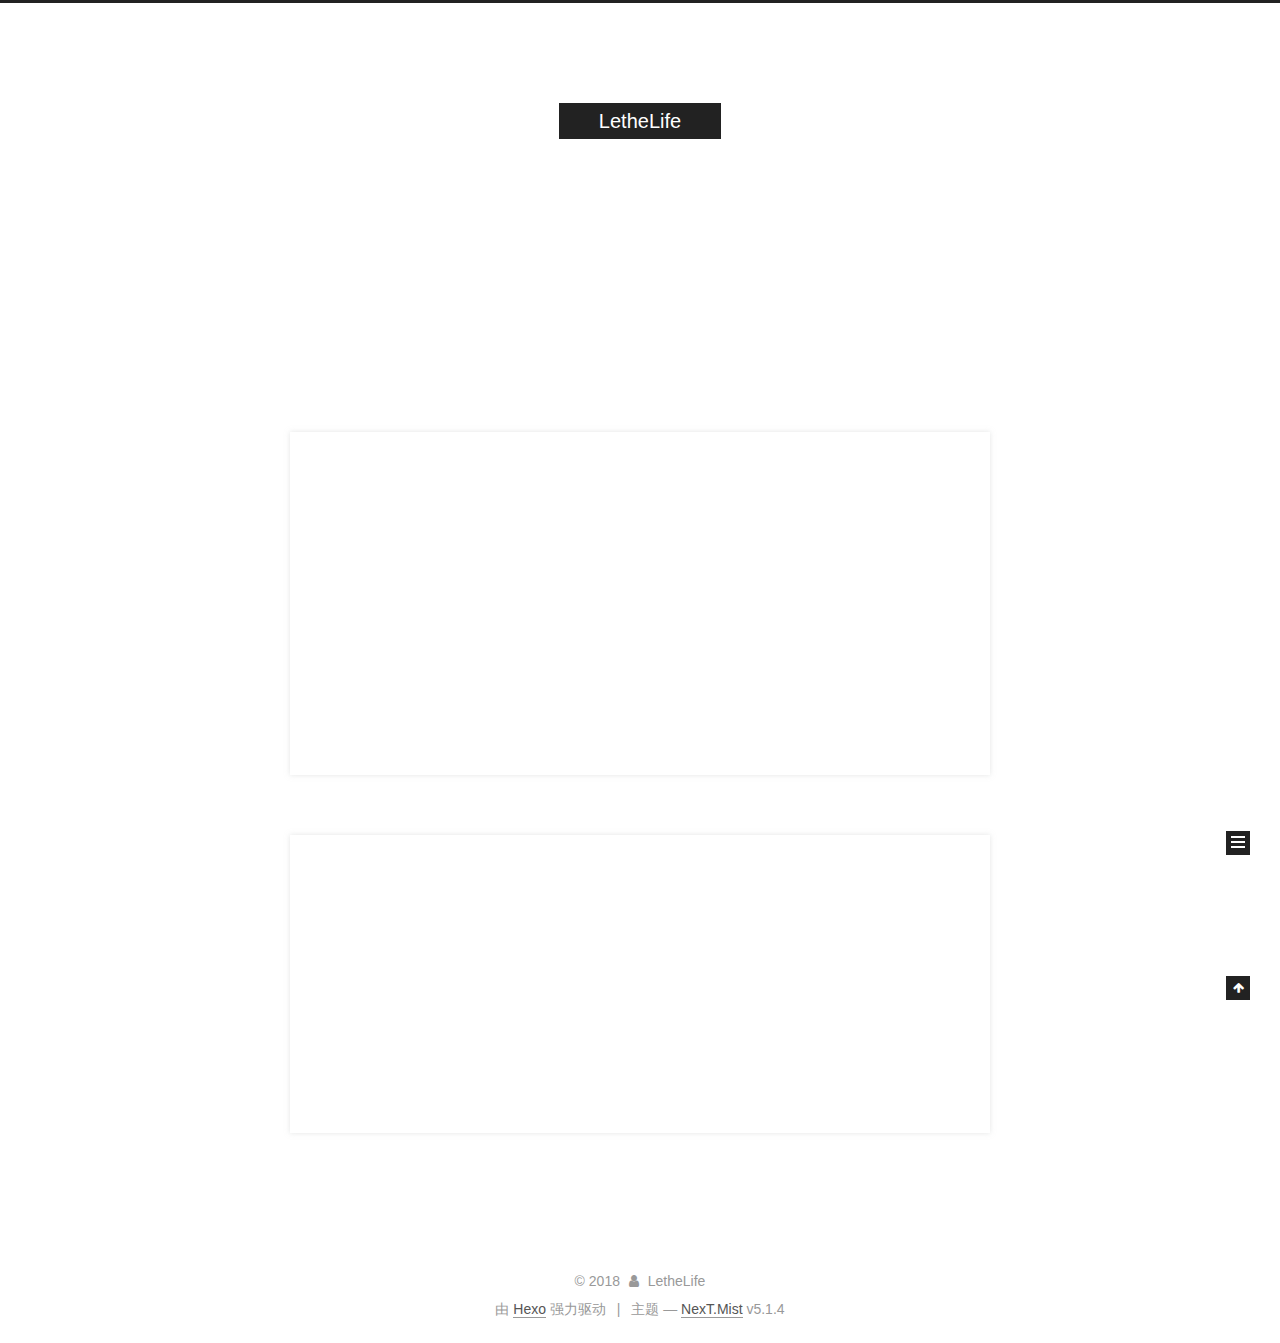
==== index.html @ 77843a6d "Site updated: 2018-02-05 16:29:04" ====
<!DOCTYPE html>



  


<html class="theme-next mist use-motion" lang="zh-Hans">
<head>
  <meta charset="UTF-8"/>
<meta http-equiv="X-UA-Compatible" content="IE=edge" />
<meta name="viewport" content="width=device-width, initial-scale=1, maximum-scale=1"/>
<meta name="theme-color" content="#222">









<meta http-equiv="Cache-Control" content="no-transform" />
<meta http-equiv="Cache-Control" content="no-siteapp" />
















  
  
  <link href="/lib/fancybox/source/jquery.fancybox.css?v=2.1.5" rel="stylesheet" type="text/css" />







<link href="/lib/font-awesome/css/font-awesome.min.css?v=4.6.2" rel="stylesheet" type="text/css" />

<link href="/css/main.css?v=5.1.4" rel="stylesheet" type="text/css" />


  <link rel="apple-touch-icon" sizes="180x180" href="/images/apple-touch-icon-next.png?v=5.1.4">


  <link rel="icon" type="image/png" sizes="32x32" href="/images/favicon-32x32-next.png?v=5.1.4">


  <link rel="icon" type="image/png" sizes="16x16" href="/images/favicon-16x16-next.png?v=5.1.4">


  <link rel="mask-icon" href="/images/logo.svg?v=5.1.4" color="#222">





  <meta name="keywords" content="信息安全, 渗透测试, 逆向工程, python" />










<meta name="description" content="热爱技术，热爱生活的猿。">
<meta property="og:type" content="website">
<meta property="og:title" content="LetheLife">
<meta property="og:url" content="http://yoursite.com/index.html">
<meta property="og:site_name" content="LetheLife">
<meta property="og:description" content="热爱技术，热爱生活的猿。">
<meta property="og:locale" content="zh-Hans">
<meta name="twitter:card" content="summary">
<meta name="twitter:title" content="LetheLife">
<meta name="twitter:description" content="热爱技术，热爱生活的猿。">



<script type="text/javascript" id="hexo.configurations">
  var NexT = window.NexT || {};
  var CONFIG = {
    root: '/',
    scheme: 'Mist',
    version: '5.1.4',
    sidebar: {"display":"always","offset":12,"b2t":false,"scrollpercent":false,"onmobile":false},
    fancybox: true,
    tabs: true,
    motion: {"enable":true,"async":false,"transition":{"post_block":"fadeIn","post_header":"slideDownIn","post_body":"slideDownIn","coll_header":"slideLeftIn","sidebar":"slideUpIn"}},
    duoshuo: {
      userId: '0',
      author: '博主'
    },
    algolia: {
      applicationID: '',
      apiKey: '',
      indexName: '',
      hits: {"per_page":10},
      labels: {"input_placeholder":"Search for Posts","hits_empty":"We didn't find any results for the search: ${query}","hits_stats":"${hits} results found in ${time} ms"}
    }
  };
</script>



  <link rel="canonical" href="http://yoursite.com/"/>





  <title>LetheLife - 一只热带雨林的猿</title>
  








</head>

<body itemscope itemtype="http://schema.org/WebPage" lang="zh-Hans">

  
  

  <div class="container  
  page-home">
    <div class="headband"></div>

    <header id="header" class="header" itemscope itemtype="http://schema.org/WPHeader">
      <div class="header-inner"><div class="site-brand-wrapper">
  <div class="site-meta ">
    

    <div class="custom-logo-site-title">
      <a href="/"  class="brand" rel="start">
        <span class="logo-line-before"><i></i></span>
        <span class="site-title">LetheLife</span>
        <span class="logo-line-after"><i></i></span>
      </a>
    </div>
      
        <p class="site-subtitle">一只热带雨林的猿</p>
      
  </div>

  <div class="site-nav-toggle">
    <button>
      <span class="btn-bar"></span>
      <span class="btn-bar"></span>
      <span class="btn-bar"></span>
    </button>
  </div>
</div>

<nav class="site-nav">
  

  
    <ul id="menu" class="menu">
      
        
        <li class="menu-item menu-item-home">
          <a href="/" rel="section">
            
              <i class="menu-item-icon fa fa-fw fa-home"></i> <br />
            
            首页
          </a>
        </li>
      
        
        <li class="menu-item menu-item-archives">
          <a href="/archives/" rel="section">
            
              <i class="menu-item-icon fa fa-fw fa-archive"></i> <br />
            
            归档
          </a>
        </li>
      

      
    </ul>
  

  
</nav>



 </div>
    </header>

    <main id="main" class="main">
      <div class="main-inner">
        <div class="content-wrap">
          <div id="content" class="content">
            
  <section id="posts" class="posts-expand">
    
      

  

  
  
  

  <article class="post post-type-normal" itemscope itemtype="http://schema.org/Article">
  
  
  
  <div class="post-block">
    <link itemprop="mainEntityOfPage" href="http://yoursite.com/2018/02/05/nihao/">

    <span hidden itemprop="author" itemscope itemtype="http://schema.org/Person">
      <meta itemprop="name" content="LetheLife">
      <meta itemprop="description" content="">
      <meta itemprop="image" content="/images/avatar.jpg">
    </span>

    <span hidden itemprop="publisher" itemscope itemtype="http://schema.org/Organization">
      <meta itemprop="name" content="LetheLife">
    </span>

    
      <header class="post-header">

        
        
          <h1 class="post-title" itemprop="name headline">
                
                <a class="post-title-link" href="/2018/02/05/nihao/" itemprop="url">nihao</a></h1>
        

        <div class="post-meta">
          <span class="post-time">
            
              <span class="post-meta-item-icon">
                <i class="fa fa-calendar-o"></i>
              </span>
              
                <span class="post-meta-item-text">发表于</span>
              
              <time title="创建于" itemprop="dateCreated datePublished" datetime="2018-02-05T02:34:15+08:00">
                2018-02-05
              </time>
            

            

            
          </span>

          

          
            
          

          
          

          

          

          

        </div>
      </header>
    

    
    
    
    <div class="post-body" itemprop="articleBody">

      
      

      
        
          
          
          
          <!--noindex-->
          <div class="post-button text-center">
            <a class="btn" href="/2018/02/05/nihao/#more" rel="contents">
              阅读全文 &raquo;
            </a>
          </div>
          <!--/noindex-->
        
      
    </div>
    
    
    

    

    

    

    <footer class="post-footer">
      

      

      

      
      
        <div class="post-eof"></div>
      
    </footer>
  </div>
  
  
  
  </article>


    
      

  

  
  
  

  <article class="post post-type-normal" itemscope itemtype="http://schema.org/Article">
  
  
  
  <div class="post-block">
    <link itemprop="mainEntityOfPage" href="http://yoursite.com/2018/02/05/hello-world/">

    <span hidden itemprop="author" itemscope itemtype="http://schema.org/Person">
      <meta itemprop="name" content="LetheLife">
      <meta itemprop="description" content="">
      <meta itemprop="image" content="/images/avatar.jpg">
    </span>

    <span hidden itemprop="publisher" itemscope itemtype="http://schema.org/Organization">
      <meta itemprop="name" content="LetheLife">
    </span>

    
      <header class="post-header">

        
        
          <h1 class="post-title" itemprop="name headline">
                
                <a class="post-title-link" href="/2018/02/05/hello-world/" itemprop="url">Hello World</a></h1>
        

        <div class="post-meta">
          <span class="post-time">
            
              <span class="post-meta-item-icon">
                <i class="fa fa-calendar-o"></i>
              </span>
              
                <span class="post-meta-item-text">发表于</span>
              
              <time title="创建于" itemprop="dateCreated datePublished" datetime="2018-02-05T01:29:08+08:00">
                2018-02-05
              </time>
            

            

            
          </span>

          

          
            
          

          
          

          

          

          

        </div>
      </header>
    

    
    
    
    <div class="post-body" itemprop="articleBody">

      
      

      
        
          
          Welcome to Hexo! This is your very first post. Check documentation for more info. If you get any problems when using Hexo, you can find the answer in 
          ...
          <!--noindex-->
          <div class="post-button text-center">
            <a class="btn" href="/2018/02/05/hello-world/#more" rel="contents">
              阅读全文 &raquo;
            </a>
          </div>
          <!--/noindex-->
        
      
    </div>
    
    
    

    

    

    

    <footer class="post-footer">
      

      

      

      
      
        <div class="post-eof"></div>
      
    </footer>
  </div>
  
  
  
  </article>


    
  </section>

  


          </div>
          


          

        </div>
        
          
  
  <div class="sidebar-toggle">
    <div class="sidebar-toggle-line-wrap">
      <span class="sidebar-toggle-line sidebar-toggle-line-first"></span>
      <span class="sidebar-toggle-line sidebar-toggle-line-middle"></span>
      <span class="sidebar-toggle-line sidebar-toggle-line-last"></span>
    </div>
  </div>

  <aside id="sidebar" class="sidebar">
    
    <div class="sidebar-inner">

      

      

      <section class="site-overview-wrap sidebar-panel sidebar-panel-active">
        <div class="site-overview">
          <div class="site-author motion-element" itemprop="author" itemscope itemtype="http://schema.org/Person">
            
              <img class="site-author-image" itemprop="image"
                src="/images/avatar.jpg"
                alt="LetheLife" />
            
              <p class="site-author-name" itemprop="name">LetheLife</p>
              <p class="site-description motion-element" itemprop="description">热爱技术，热爱生活的猿。</p>
          </div>

          <nav class="site-state motion-element">

            
              <div class="site-state-item site-state-posts">
              
                <a href="/archives/">
              
                  <span class="site-state-item-count">2</span>
                  <span class="site-state-item-name">日志</span>
                </a>
              </div>
            

            

            

          </nav>

          

          

          
          

          
          
            <div class="links-of-blogroll motion-element links-of-blogroll-block">
              <div class="links-of-blogroll-title">
                <i class="fa  fa-fw fa-link"></i>
                友情链接
              </div>
              <ul class="links-of-blogroll-list">
                
                  <li class="links-of-blogroll-item">
                    <a href="http://nobgr.me/" title="Nobgr" target="_blank">Nobgr</a>
                  </li>
                
              </ul>
            </div>
          

          

        </div>
      </section>

      

      

    </div>
  </aside>


        
      </div>
    </main>

    <footer id="footer" class="footer">
      <div class="footer-inner">
        <div class="copyright">&copy; <span itemprop="copyrightYear">2018</span>
  <span class="with-love">
    <i class="fa fa-user"></i>
  </span>
  <span class="author" itemprop="copyrightHolder">LetheLife</span>

  
</div>


  <div class="powered-by">由 <a class="theme-link" target="_blank" href="https://hexo.io">Hexo</a> 强力驱动</div>



  <span class="post-meta-divider">|</span>



  <div class="theme-info">主题 &mdash; <a class="theme-link" target="_blank" href="https://github.com/iissnan/hexo-theme-next">NexT.Mist</a> v5.1.4</div>




        







        
      </div>
    </footer>

    
      <div class="back-to-top">
        <i class="fa fa-arrow-up"></i>
        
      </div>
    

    

  </div>

  

<script type="text/javascript">
  if (Object.prototype.toString.call(window.Promise) !== '[object Function]') {
    window.Promise = null;
  }
</script>









  












  
  
    <script type="text/javascript" src="/lib/jquery/index.js?v=2.1.3"></script>
  

  
  
    <script type="text/javascript" src="/lib/fastclick/lib/fastclick.min.js?v=1.0.6"></script>
  

  
  
    <script type="text/javascript" src="/lib/jquery_lazyload/jquery.lazyload.js?v=1.9.7"></script>
  

  
  
    <script type="text/javascript" src="/lib/velocity/velocity.min.js?v=1.2.1"></script>
  

  
  
    <script type="text/javascript" src="/lib/velocity/velocity.ui.min.js?v=1.2.1"></script>
  

  
  
    <script type="text/javascript" src="/lib/fancybox/source/jquery.fancybox.pack.js?v=2.1.5"></script>
  


  


  <script type="text/javascript" src="/js/src/utils.js?v=5.1.4"></script>

  <script type="text/javascript" src="/js/src/motion.js?v=5.1.4"></script>



  
  

  

  


  <script type="text/javascript" src="/js/src/bootstrap.js?v=5.1.4"></script>



  


  




	





  





  












  





  

  

  

  
  

  

  

  

</body>
</html>
---- css/main.css ----
/* normalize.css v3.0.2 | MIT License | git.io/normalize */
html {
  font-family: sans-serif; /* 1 */
  -ms-text-size-adjust: 100%; /* 2 */
  -webkit-text-size-adjust: 100%; /* 2 */
}
body {
  margin: 0;
}
article,
aside,
details,
figcaption,
figure,
footer,
header,
hgroup,
main,
menu,
nav,
section,
summary {
  display: block;
}
audio,
canvas,
progress,
video {
  display: inline-block; /* 1 */
  vertical-align: baseline; /* 2 */
}
audio:not([controls]) {
  display: none;
  height: 0;
}
[hidden],
template {
  display: none;
}
a {
  background-color: transparent;
}
a:active,
a:hover {
  outline: 0;
}
abbr[title] {
  border-bottom: 1px dotted;
}
b,
strong {
  font-weight: bold;
}
dfn {
  font-style: italic;
}
h1 {
  font-size: 2em;
  margin: 0.67em 0;
}
mark {
  background: #ff0;
  color: #000;
}
small {
  font-size: 80%;
}
sub,
sup {
  font-size: 75%;
  line-height: 0;
  position: relative;
  vertical-align: baseline;
}
sup {
  top: -0.5em;
}
sub {
  bottom: -0.25em;
}
img {
  border: 0;
}
svg:not(:root) {
  overflow: hidden;
}
figure {
  margin: 1em 40px;
}
hr {
  -moz-box-sizing: content-box;
  box-sizing: content-box;
  height: 0;
}
pre {
  overflow: auto;
}
code,
kbd,
pre,
samp {
  font-family: monospace, monospace;
  font-size: 1em;
}
button,
input,
optgroup,
select,
textarea {
  color: inherit; /* 1 */
  font: inherit; /* 2 */
  margin: 0; /* 3 */
}
button {
  overflow: visible;
}
button,
select {
  text-transform: none;
}
button,
html input[type="button"],
input[type="reset"],
input[type="submit"] {
  -webkit-appearance: button; /* 2 */
  cursor: pointer; /* 3 */
}
button[disabled],
html input[disabled] {
  cursor: default;
}
button::-moz-focus-inner,
input::-moz-focus-inner {
  border: 0;
  padding: 0;
}
input {
  line-height: normal;
}
input[type="checkbox"],
input[type="radio"] {
  box-sizing: border-box; /* 1 */
  padding: 0; /* 2 */
}
input[type="number"]::-webkit-inner-spin-button,
input[type="number"]::-webkit-outer-spin-button {
  height: auto;
}
input[type="search"] {
  -webkit-appearance: textfield; /* 1 */
  -moz-box-sizing: content-box;
  -webkit-box-sizing: content-box; /* 2 */
  box-sizing: content-box;
}
input[type="search"]::-webkit-search-cancel-button,
input[type="search"]::-webkit-search-decoration {
  -webkit-appearance: none;
}
fieldset {
  border: 1px solid #c0c0c0;
  margin: 0 2px;
  padding: 0.35em 0.625em 0.75em;
}
legend {
  border: 0; /* 1 */
  padding: 0; /* 2 */
}
textarea {
  overflow: auto;
}
optgroup {
  font-weight: bold;
}
table {
  border-collapse: collapse;
  border-spacing: 0;
}
td,
th {
  padding: 0;
}
::selection {
  background: #262a30;
  color: #fff;
}
body {
  position: relative;
  font-family: 'Lato', "PingFang SC", "Microsoft YaHei", sans-serif;
  font-size: 14px;
  line-height: 2;
  color: #555;
  background: #fff;
}
@media (max-width: 767px) {
  body {
    padding-right: 0 !important;
  }
}
@media (min-width: 768px) and (max-width: 991px) {
  body {
    padding-right: 0 !important;
  }
}
@media (min-width: 1600px) {
  body {
    font-size: 16px;
  }
}
h1,
h2,
h3,
h4,
h5,
h6 {
  margin: 0;
  padding: 0;
  font-weight: bold;
  line-height: 1.5;
  font-family: 'Lato', "PingFang SC", "Microsoft YaHei", sans-serif;
}
h2,
h3,
h4,
h5,
h6 {
  margin: 20px 0 15px;
}
h1 {
  font-size: 22px;
}
@media (max-width: 767px) {
  h1 {
    font-size: 18px;
  }
}
h2 {
  font-size: 20px;
}
@media (max-width: 767px) {
  h2 {
    font-size: 16px;
  }
}
h3 {
  font-size: 18px;
}
@media (max-width: 767px) {
  h3 {
    font-size: 14px;
  }
}
h4 {
  font-size: 16px;
}
@media (max-width: 767px) {
  h4 {
    font-size: 12px;
  }
}
h5 {
  font-size: 14px;
}
@media (max-width: 767px) {
  h5 {
    font-size: 10px;
  }
}
h6 {
  font-size: 12px;
}
@media (max-width: 767px) {
  h6 {
    font-size: 8px;
  }
}
p {
  margin: 0 0 20px 0;
}
a {
  color: #555;
  text-decoration: none;
  outline: none;
  border-bottom: 1px solid #999;
  word-wrap: break-word;
}
a:hover {
  color: #222;
  border-bottom-color: #222;
}
blockquote {
  margin: 0;
  padding: 0;
}
img {
  display: block;
  margin: auto;
  max-width: 100%;
  height: auto;
}
hr {
  margin: 40px 0;
  height: 3px;
  border: none;
  background-color: #ddd;
  background-image: repeating-linear-gradient(-45deg, #fff, #fff 4px, transparent 4px, transparent 8px);
}
blockquote {
  padding: 0 15px;
  color: #666;
  border-left: 4px solid #ddd;
}
blockquote cite::before {
  content: "-";
  padding: 0 5px;
}
dt {
  font-weight: 700;
}
dd {
  margin: 0;
  padding: 0;
}
kbd {
  border: 1px solid #ccc;
  border-radius: 0.2em;
  box-shadow: 0.1em 0.1em 0.2em rgba(0,0,0,0.1);
  background-color: #f9f9f9;
  font-family: inherit;
  background-image: -webkit-linear-gradient(top, #eee, #fff, #eee);
  padding: 0.1em 0.3em;
  white-space: nowrap;
}
.text-left {
  text-align: left;
}
.text-center {
  text-align: center;
}
.text-right {
  text-align: right;
}
.text-justify {
  text-align: justify;
}
.text-nowrap {
  white-space: nowrap;
}
.text-lowercase {
  text-transform: lowercase;
}
.text-uppercase {
  text-transform: uppercase;
}
.text-capitalize {
  text-transform: capitalize;
}
.center-block {
  display: block;
  margin-left: auto;
  margin-right: auto;
}
.clearfix:before,
.clearfix:after {
  content: " ";
  display: table;
}
.clearfix:after {
  clear: both;
}
.pullquote {
  width: 45%;
}
.pullquote.left {
  float: left;
  margin-left: 5px;
  margin-right: 10px;
}
.pullquote.right {
  float: right;
  margin-left: 10px;
  margin-right: 5px;
}
.affix.affix.affix {
  position: fixed;
}
.translation {
  margin-top: -20px;
  font-size: 14px;
  color: #999;
}
.scrollbar-measure {
  width: 100px;
  height: 100px;
  overflow: scroll;
  position: absolute;
  top: -9999px;
}
.use-motion .motion-element {
  opacity: 0;
}
table {
  margin: 20px 0;
  width: 100%;
  border-collapse: collapse;
  border-spacing: 0;
  border: 1px solid #ddd;
  font-size: 14px;
  table-layout: fixed;
  word-wrap: break-all;
}
table>tbody>tr:nth-of-type(odd) {
  background-color: #f9f9f9;
}
table>tbody>tr:hover {
  background-color: #f5f5f5;
}
caption,
th,
td {
  padding: 8px;
  text-align: left;
  vertical-align: middle;
  font-weight: normal;
}
th,
td {
  border-bottom: 3px solid #ddd;
  border-right: 1px solid #eee;
}
th {
  padding-bottom: 10px;
  font-weight: 700;
}
td {
  border-bottom-width: 1px;
}
html,
body {
  height: 100%;
}
.container {
  position: relative;
  min-height: 100%;
}
.header-inner {
  margin: 0 auto;
  padding: 100px 0 70px;
  width: 700px;
}
@media (min-width: 1600px) {
  .container .header-inner {
    width: 900px;
  }
}
.main {
  padding-bottom: 150px;
}
.main-inner {
  margin: 0 auto;
  width: 700px;
}
@media (min-width: 1600px) {
  .container .main-inner {
    width: 900px;
  }
}
.footer {
  position: absolute;
  left: 0;
  bottom: 0;
  width: 100%;
  min-height: 50px;
}
.footer-inner {
  box-sizing: border-box;
  margin: 20px auto;
  width: 700px;
}
@media (min-width: 1600px) {
  .container .footer-inner {
    width: 900px;
  }
}
pre,
.highlight {
  overflow: auto;
  margin: 20px 0;
  padding: 0;
  font-size: 13px;
  color: #4d4d4c;
  background: #f7f7f7;
  line-height: 1.6;
}
pre,
code {
  font-family: consolas, Menlo, "PingFang SC", "Microsoft YaHei", monospace;
}
code {
  padding: 2px 4px;
  word-wrap: break-word;
  color: #555;
  background: #eee;
  border-radius: 3px;
  font-size: 13px;
}
pre {
  padding: 10px;
}
pre code {
  padding: 0;
  color: #4d4d4c;
  background: none;
  text-shadow: none;
}
.highlight {
  border-radius: 1px;
}
.highlight pre {
  border: none;
  margin: 0;
  padding: 10px 0;
}
.highlight table {
  margin: 0;
  width: auto;
  border: none;
}
.highlight td {
  border: none;
  padding: 0;
}
.highlight figcaption {
  font-size: 1em;
  color: #4d4d4c;
  line-height: 1em;
  margin-bottom: 1em;
}
.highlight figcaption:before,
.highlight figcaption:after {
  content: " ";
  display: table;
}
.highlight figcaption:after {
  clear: both;
}
.highlight figcaption a {
  float: right;
  color: #4d4d4c;
}
.highlight figcaption a:hover {
  border-bottom-color: #4d4d4c;
}
.highlight .gutter pre {
  padding-left: 10px;
  padding-right: 10px;
  color: #869194;
  text-align: right;
  background-color: #eff2f3;
}
.highlight .code pre {
  width: 100%;
  padding-left: 10px;
  padding-right: 10px;
  background-color: #f7f7f7;
}
.highlight .line {
  height: 20px;
}
.gutter {
  -webkit-user-select: none;
  -moz-user-select: none;
  -ms-user-select: none;
  user-select: none;
}
.gist table {
  width: auto;
}
.gist table td {
  border: none;
}
pre .deletion {
  background: #fdd;
}
pre .addition {
  background: #dfd;
}
pre .meta {
  color: #8959a8;
}
pre .comment {
  color: #8e908c;
}
pre .variable,
pre .attribute,
pre .tag,
pre .regexp,
pre .ruby .constant,
pre .xml .tag .title,
pre .xml .pi,
pre .xml .doctype,
pre .html .doctype,
pre .css .id,
pre .css .class,
pre .css .pseudo {
  color: #c82829;
}
pre .number,
pre .preprocessor,
pre .built_in,
pre .literal,
pre .params,
pre .constant,
pre .command {
  color: #f5871f;
}
pre .ruby .class .title,
pre .css .rules .attribute,
pre .string,
pre .value,
pre .inheritance,
pre .header,
pre .ruby .symbol,
pre .xml .cdata,
pre .special,
pre .number,
pre .formula {
  color: #718c00;
}
pre .title,
pre .css .hexcolor {
  color: #3e999f;
}
pre .function,
pre .python .decorator,
pre .python .title,
pre .ruby .function .title,
pre .ruby .title .keyword,
pre .perl .sub,
pre .javascript .title,
pre .coffeescript .title {
  color: #4271ae;
}
pre .keyword,
pre .javascript .function {
  color: #8959a8;
}
.full-image.full-image.full-image.full-image {
  border: none;
  max-width: 100%;
  width: auto;
  margin: 20px auto 25px;
}
@media (min-width: 992px) {
  .full-image.full-image.full-image.full-image {
    max-width: none;
    width: 110%;
    margin: 25px -5%;
  }
}
.blockquote-center,
.page-home .post-type-quote blockquote,
.page-post-detail .post-type-quote blockquote {
  position: relative;
  margin: 40px 0;
  padding: 0;
  border-left: none;
  text-align: center;
}
.blockquote-center::before,
.page-home .post-type-quote blockquote::before,
.page-post-detail .post-type-quote blockquote::before,
.blockquote-center::after,
.page-home .post-type-quote blockquote::after,
.page-post-detail .post-type-quote blockquote::after {
  position: absolute;
  content: ' ';
  display: block;
  width: 100%;
  height: 24px;
  opacity: 0.2;
  background-repeat: no-repeat;
  background-position: 0 -6px;
  background-size: 22px 22px;
}
.blockquote-center::before,
.page-home .post-type-quote blockquote::before,
.page-post-detail .post-type-quote blockquote::before {
  top: -20px;
  background-image: url("../images/quote-l.svg");
  border-top: 1px solid #ccc;
}
.blockquote-center::after,
.page-home .post-type-quote blockquote::after,
.page-post-detail .post-type-quote blockquote::after {
  bottom: -20px;
  background-image: url("../images/quote-r.svg");
  border-bottom: 1px solid #ccc;
  background-position: 100% 8px;
}
.blockquote-center p,
.page-home .post-type-quote blockquote p,
.page-post-detail .post-type-quote blockquote p,
.blockquote-center div,
.page-home .post-type-quote blockquote div,
.page-post-detail .post-type-quote blockquote div {
  text-align: center;
}
.post .post-body .group-picture img {
  box-sizing: border-box;
  padding: 0 3px;
  border: none;
}
.post .group-picture-row {
  overflow: hidden;
  margin-top: 6px;
}
.post .group-picture-row:first-child {
  margin-top: 0;
}
.post .group-picture-column {
  float: left;
}
.page-post-detail .post-body .group-picture-column {
  float: none;
  margin-top: 10px;
  width: auto !important;
}
.page-post-detail .post-body .group-picture-column img {
  margin: 0 auto;
}
.page-archive .group-picture-container {
  overflow: hidden;
}
.page-archive .group-picture-row {
  float: left;
}
.page-archive .group-picture-row:first-child {
  margin-top: 6px;
}
.page-archive .group-picture-column {
  max-width: 150px;
  max-height: 150px;
}
.post-body .note {
  position: relative;
  padding: 15px;
  margin-bottom: 20px;
  border: 1px solid #eee;
  border-left-width: 5px;
  border-radius: 3px;
}
.post-body .note h2,
.post-body .note h3,
.post-body .note h4,
.post-body .note h5,
.post-body .note h6 {
  margin-top: 0;
  margin-bottom: 0;
  border-bottom: initial;
  padding-top: 0 !important;
}
.post-body .note p:first-child,
.post-body .note ul:first-child,
.post-body .note ol:first-child,
.post-body .note table:first-child,
.post-body .note pre:first-child,
.post-body .note blockquote:first-child {
  margin-top: 0;
}
.post-body .note p:last-child,
.post-body .note ul:last-child,
.post-body .note ol:last-child,
.post-body .note table:last-child,
.post-body .note pre:last-child,
.post-body .note blockquote:last-child {
  margin-bottom: 0;
}
.post-body .note.default {
  border-left-color: #777;
}
.post-body .note.default h2,
.post-body .note.default h3,
.post-body .note.default h4,
.post-body .note.default h5,
.post-body .note.default h6 {
  color: #777;
}
.post-body .note.primary {
  border-left-color: #6f42c1;
}
.post-body .note.primary h2,
.post-body .note.primary h3,
.post-body .note.primary h4,
.post-body .note.primary h5,
.post-body .note.primary h6 {
  color: #6f42c1;
}
.post-body .note.info {
  border-left-color: #428bca;
}
.post-body .note.info h2,
.post-body .note.info h3,
.post-body .note.info h4,
.post-body .note.info h5,
.post-body .note.info h6 {
  color: #428bca;
}
.post-body .note.success {
  border-left-color: #5cb85c;
}
.post-body .note.success h2,
.post-body .note.success h3,
.post-body .note.success h4,
.post-body .note.success h5,
.post-body .note.success h6 {
  color: #5cb85c;
}
.post-body .note.warning {
  border-left-color: #f0ad4e;
}
.post-body .note.warning h2,
.post-body .note.warning h3,
.post-body .note.warning h4,
.post-body .note.warning h5,
.post-body .note.warning h6 {
  color: #f0ad4e;
}
.post-body .note.danger {
  border-left-color: #d9534f;
}
.post-body .note.danger h2,
.post-body .note.danger h3,
.post-body .note.danger h4,
.post-body .note.danger h5,
.post-body .note.danger h6 {
  color: #d9534f;
}
.post-body .label {
  display: inline;
  padding: 0 2px;
  white-space: nowrap;
}
.post-body .label.default {
  background-color: #f0f0f0;
}
.post-body .label.primary {
  background-color: #efe6f7;
}
.post-body .label.info {
  background-color: #e5f2f8;
}
.post-body .label.success {
  background-color: #e7f4e9;
}
.post-body .label.warning {
  background-color: #fcf6e1;
}
.post-body .label.danger {
  background-color: #fae8eb;
}
.post-body .tabs {
  position: relative;
  display: block;
  margin-bottom: 20px;
  padding-top: 10px;
}
.post-body .tabs ul.nav-tabs {
  margin: 0;
  padding: 0;
  display: flex;
  margin-bottom: -1px;
}
@media (max-width: 413px) {
  .post-body .tabs ul.nav-tabs {
    display: block;
    margin-bottom: 5px;
  }
}
.post-body .tabs ul.nav-tabs li.tab {
  list-style-type: none !important;
  margin: 0 0.25em 0 0;
  border-top: 3px solid transparent;
  border-left: 1px solid transparent;
  border-right: 1px solid transparent;
}
@media (max-width: 413px) {
  .post-body .tabs ul.nav-tabs li.tab {
    margin: initial;
    border-top: 1px solid transparent;
    border-left: 3px solid transparent;
    border-right: 1px solid transparent;
    border-bottom: 1px solid transparent;
  }
}
.post-body .tabs ul.nav-tabs li.tab a {
  outline: 0;
  border-bottom: initial;
  display: block;
  line-height: 1.8em;
  padding: 0.25em 0.75em;
  transition-duration: 0.2s;
  transition-timing-function: ease-out;
  transition-delay: 0s;
}
.post-body .tabs ul.nav-tabs li.tab a i {
  width: 1.285714285714286em;
}
.post-body .tabs ul.nav-tabs li.tab.active {
  border-top: 3px solid #fc6423;
  border-left: 1px solid #ddd;
  border-right: 1px solid #ddd;
  background-color: #fff;
}
@media (max-width: 413px) {
  .post-body .tabs ul.nav-tabs li.tab.active {
    border-top: 1px solid #ddd;
    border-left: 3px solid #fc6423;
    border-right: 1px solid #ddd;
    border-bottom: 1px solid #ddd;
  }
}
.post-body .tabs ul.nav-tabs li.tab.active a {
  cursor: default;
  color: #555;
}
.post-body .tabs .tab-content {
  background-color: #fff;
}
.post-body .tabs .tab-content .tab-pane {
  border: 1px solid #ddd;
  padding: 20px 20px 0 20px;
}
.post-body .tabs .tab-content .tab-pane:not(.active) {
  display: none !important;
}
.post-body .tabs .tab-content .tab-pane.active {
  display: block !important;
}
.btn {
  display: inline-block;
  padding: 0 20px;
  font-size: 14px;
  color: #fff;
  background: #222;
  border: 2px solid #222;
  text-decoration: none;
  border-radius: 0;
  transition-property: background-color;
  transition-duration: 0.2s;
  transition-timing-function: ease-in-out;
  transition-delay: 0s;
  line-height: 2;
}
.btn:hover {
  border-color: #222;
  color: #222;
  background: #fff;
}
.btn +.btn {
  margin: 0 0 8px 8px;
}
.btn .fa-fw {
  width: 1.285714285714286em;
  text-align: left;
}
.btn-bar {
  display: block;
  width: 22px;
  height: 2px;
  background: #555;
  border-radius: 1px;
}
.btn-bar+.btn-bar {
  margin-top: 4px;
}
.pagination {
  margin: 120px 0 40px;
  text-align: center;
  border-top: 1px solid #eee;
}
.page-number-basic,
.pagination .prev,
.pagination .next,
.pagination .page-number,
.pagination .space {
  display: inline-block;
  position: relative;
  top: -1px;
  margin: 0 10px;
  padding: 0 11px;
}
@media (max-width: 767px) {
  .page-number-basic,
  .pagination .prev,
  .pagination .next,
  .pagination .page-number,
  .pagination .space {
    margin: 0 5px;
  }
}
.pagination .prev,
.pagination .next,
.pagination .page-number {
  border-bottom: 0;
  border-top: 1px solid #eee;
  transition-property: border-color;
  transition-duration: 0.2s;
  transition-timing-function: ease-in-out;
  transition-delay: 0s;
}
.pagination .prev:hover,
.pagination .next:hover,
.pagination .page-number:hover {
  border-top-color: #222;
}
.pagination .space {
  padding: 0;
  margin: 0;
}
.pagination .prev {
  margin-left: 0;
}
.pagination .next {
  margin-right: 0;
}
.pagination .page-number.current {
  color: #fff;
  background: #ccc;
  border-top-color: #ccc;
}
@media (max-width: 767px) {
  .pagination {
    border-top: none;
  }
  .pagination .prev,
  .pagination .next,
  .pagination .page-number {
    margin-bottom: 10px;
    border-top: 0;
    border-bottom: 1px solid #eee;
    padding: 0 10px;
  }
  .pagination .prev:hover,
  .pagination .next:hover,
  .pagination .page-number:hover {
    border-bottom-color: #222;
  }
}
.comments {
  margin: 60px 20px 0;
}
.tag-cloud {
  text-align: center;
}
.tag-cloud a {
  display: inline-block;
  margin: 10px;
}
.back-to-top {
  box-sizing: border-box;
  position: fixed;
  bottom: -100px;
  right: 30px;
  z-index: 1050;
  padding: 0 6px;
  width: 24px;
  background: #222;
  font-size: 12px;
  opacity: 1;
  color: #fff;
  cursor: pointer;
  text-align: center;
  -webkit-transform: translateZ(0);
  transition-property: bottom;
  transition-duration: 0.2s;
  transition-timing-function: ease-in-out;
  transition-delay: 0s;
}
@media (min-width: 768px) and (max-width: 991px) {
  .back-to-top {
    display: none !important;
  }
}
@media (max-width: 767px) {
  .back-to-top {
    display: none !important;
  }
}
.back-to-top.back-to-top-on {
  bottom: 19px;
}
.header {
  background: transparent;
}
.header-inner {
  position: relative;
}
.headband {
  height: 3px;
  background: #222;
}
.site-meta {
  margin: 0;
  text-align: center;
}
@media (max-width: 767px) {
  .site-meta {
    text-align: center;
  }
}
.brand {
  position: relative;
  display: inline-block;
  padding: 0 40px;
  color: #fff;
  background: #222;
  border-bottom: none;
}
.brand:hover {
  color: #fff;
}
.logo {
  display: inline-block;
  margin-right: 5px;
  line-height: 36px;
  vertical-align: top;
}
.site-title {
  display: inline-block;
  vertical-align: top;
  line-height: 36px;
  font-size: 20px;
  font-weight: normal;
  font-family: 'Lato', "PingFang SC", "Microsoft YaHei", sans-serif;
}
.site-subtitle {
  margin-top: 10px;
  font-size: 13px;
  color: #999;
}
.use-motion .brand {
  opacity: 0;
}
.use-motion .logo,
.use-motion .site-title,
.use-motion .site-subtitle {
  opacity: 0;
  position: relative;
  top: -10px;
}
.site-nav-toggle {
  display: none;
  position: absolute;
  top: 10px;
  left: 10px;
}
@media (max-width: 767px) {
  .site-nav-toggle {
    display: block;
  }
}
.site-nav-toggle button {
  margin-top: 2px;
  padding: 9px 10px;
  background: transparent;
  border: none;
}
@media (max-width: 767px) {
  .site-nav {
    display: none;
    margin: 0 -10px;
    padding: 0 10px;
    clear: both;
    border-top: 1px solid #ddd;
  }
}
@media (min-width: 768px) and (max-width: 991px) {
  .site-nav {
    display: block !important;
  }
}
@media (min-width: 992px) {
  .site-nav {
    display: block !important;
  }
}
.menu {
  margin-top: 20px;
  padding-left: 0;
  text-align: center;
}
.menu .menu-item {
  display: inline-block;
  margin: 0 10px;
  list-style: none;
}
@media screen and (max-width: 767px) {
  .menu .menu-item {
    margin-top: 10px;
  }
}
.menu .menu-item a {
  display: block;
  font-size: 13px;
  line-height: inherit;
  border-bottom: 1px solid transparent;
  transition-property: border-color;
  transition-duration: 0.2s;
  transition-timing-function: ease-in-out;
  transition-delay: 0s;
}
.menu .menu-item a:hover {
  border-bottom-color: #222;
}
.menu .menu-item .fa {
  margin-right: 5px;
}
.use-motion .menu-item {
  opacity: 0;
}
.post-body {
  font-family: 'Lato', "PingFang SC", "Microsoft YaHei", sans-serif;
}
@media (max-width: 767px) {
  .post-body {
    word-break: break-word;
  }
}
.post-body .fancybox img {
  display: block !important;
  margin: 0 auto;
  cursor: pointer;
  cursor: zoom-in;
  cursor: -webkit-zoom-in;
}
.post-body .image-caption,
.post-body .figure .caption {
  margin: -20px auto 15px;
  text-align: center;
  font-size: 14px;
  color: #999;
  font-weight: bold;
  line-height: 1;
}
.post-sticky-flag {
  display: inline-block;
  font-size: 16px;
  -ms-transform: rotate(30deg);
  -webkit-transform: rotate(30deg);
  -moz-transform: rotate(30deg);
  -ms-transform: rotate(30deg);
  -o-transform: rotate(30deg);
  transform: rotate(30deg);
}
.use-motion .post-block,
.use-motion .pagination,
.use-motion .comments {
  opacity: 0;
}
.use-motion .post-header {
  opacity: 0;
}
.use-motion .post-body {
  opacity: 0;
}
.use-motion .collection-title {
  opacity: 0;
}
.posts-expand {
  padding-top: 40px;
}
@media (max-width: 767px) {
  .posts-expand {
    margin: 0 20px;
  }
  .post-body pre .gutter pre {
    padding-right: 10px;
  }
  .post-body .highlight {
    margin-left: 0px;
    margin-right: 0px;
    padding: 0;
  }
  .post-body .highlight .gutter pre {
    padding-right: 10px;
  }
}
@media (min-width: 992px) {
  .posts-expand .post-body {
    text-align: justify;
  }
}
.posts-expand .post-body h2,
.posts-expand .post-body h3,
.posts-expand .post-body h4,
.posts-expand .post-body h5,
.posts-expand .post-body h6 {
  padding-top: 10px;
}
.posts-expand .post-body h2 .header-anchor,
.posts-expand .post-body h3 .header-anchor,
.posts-expand .post-body h4 .header-anchor,
.posts-expand .post-body h5 .header-anchor,
.posts-expand .post-body h6 .header-anchor {
  float: right;
  margin-left: 10px;
  color: #ccc;
  border-bottom-style: none;
  visibility: hidden;
}
.posts-expand .post-body h2 .header-anchor:hover,
.posts-expand .post-body h3 .header-anchor:hover,
.posts-expand .post-body h4 .header-anchor:hover,
.posts-expand .post-body h5 .header-anchor:hover,
.posts-expand .post-body h6 .header-anchor:hover {
  color: inherit;
}
.posts-expand .post-body h2:hover .header-anchor,
.posts-expand .post-body h3:hover .header-anchor,
.posts-expand .post-body h4:hover .header-anchor,
.posts-expand .post-body h5:hover .header-anchor,
.posts-expand .post-body h6:hover .header-anchor {
  visibility: visible;
}
.posts-expand .post-body ul li {
  list-style: circle;
}
.posts-expand .post-body img {
  box-sizing: border-box;
  margin: auto;
  padding: 3px;
  border: 1px solid #ddd;
}
.posts-expand .post-body .fancybox img {
  margin: 0 auto 25px;
}
@media (max-width: 767px) {
  .posts-collapse {
    margin: 0 20px;
  }
  .posts-collapse .post-title,
  .posts-collapse .post-meta {
    display: block;
    width: auto;
    text-align: left;
  }
}
.posts-collapse {
  position: relative;
  z-index: 1010;
  margin-left: 55px;
}
.posts-collapse::after {
  content: " ";
  position: absolute;
  top: 20px;
  left: 0;
  margin-left: -2px;
  width: 4px;
  height: 100%;
  background: #f5f5f5;
  z-index: -1;
}
@media (max-width: 767px) {
  .posts-collapse {
    margin: 0 20px;
  }
}
.posts-collapse .collection-title {
  position: relative;
  margin: 60px 0;
}
.posts-collapse .collection-title h1,
.posts-collapse .collection-title h2 {
  margin-left: 20px;
}
.posts-collapse .collection-title small {
  color: #bbb;
  margin-left: 5px;
}
.posts-collapse .collection-title::before {
  content: " ";
  position: absolute;
  left: 0;
  top: 50%;
  margin-left: -4px;
  margin-top: -4px;
  width: 8px;
  height: 8px;
  background: #bbb;
  border-radius: 50%;
}
.posts-collapse .post {
  margin: 30px 0;
}
.posts-collapse .post-header {
  position: relative;
  transition-duration: 0.2s;
  transition-timing-function: ease-in-out;
  transition-delay: 0s;
  transition-property: border;
  border-bottom: 1px dashed #ccc;
}
.posts-collapse .post-header::before {
  content: " ";
  position: absolute;
  left: 0;
  top: 12px;
  width: 6px;
  height: 6px;
  margin-left: -4px;
  background: #bbb;
  border-radius: 50%;
  border: 1px solid #fff;
  transition-duration: 0.2s;
  transition-timing-function: ease-in-out;
  transition-delay: 0s;
  transition-property: background;
}
.posts-collapse .post-header:hover {
  border-bottom-color: #666;
}
.posts-collapse .post-header:hover::before {
  background: #222;
}
.posts-collapse .post-meta {
  position: absolute;
  font-size: 12px;
  left: 20px;
  top: 5px;
}
.posts-collapse .post-comments-count {
  display: none;
}
.posts-collapse .post-title {
  margin-left: 60px;
  font-size: 16px;
  font-weight: normal;
  line-height: inherit;
}
.posts-collapse .post-title::after {
  margin-left: 3px;
  opacity: 0.6;
}
.posts-collapse .post-title a {
  color: #666;
  border-bottom: none;
}
.page-home .post-type-quote .post-header,
.page-post-detail .post-type-quote .post-header,
.page-home .post-type-quote .post-tags,
.page-post-detail .post-type-quote .post-tags {
  display: none;
}
.posts-expand .post-title {
  text-align: center;
  word-break: break-word;
  font-weight: 400;
}
.posts-expand .post-title-link {
  display: inline-block;
  position: relative;
  color: #555;
  border-bottom: none;
  line-height: 1.2;
  vertical-align: top;
}
.posts-expand .post-title-link::before {
  content: "";
  position: absolute;
  width: 100%;
  height: 2px;
  bottom: 0;
  left: 0;
  background-color: #000;
  visibility: hidden;
  -webkit-transform: scaleX(0);
  -moz-transform: scaleX(0);
  -ms-transform: scaleX(0);
  -o-transform: scaleX(0);
  transform: scaleX(0);
  transition-duration: 0.2s;
  transition-timing-function: ease-in-out;
  transition-delay: 0s;
}
.posts-expand .post-title-link:hover::before {
  visibility: visible;
  -webkit-transform: scaleX(1);
  -moz-transform: scaleX(1);
  -ms-transform: scaleX(1);
  -o-transform: scaleX(1);
  transform: scaleX(1);
}
.posts-expand .post-title-link .fa {
  font-size: 16px;
}
.posts-expand .post-meta {
  margin: 3px 0 60px 0;
  color: #999;
  font-family: 'Lato', "PingFang SC", "Microsoft YaHei", sans-serif;
  font-size: 12px;
  text-align: center;
}
.posts-expand .post-meta .post-category-list {
  display: inline-block;
  margin: 0;
  padding: 3px;
}
.posts-expand .post-meta .post-category-list-link {
  color: #999;
}
.posts-expand .post-meta .post-description {
  font-size: 14px;
  margin-top: 2px;
}
.post-meta-divider {
  margin: 0 0.5em;
}
.post-meta-item-icon {
  margin-right: 3px;
}
@media (min-width: 768px) and (max-width: 991px) {
  .post-meta-item-icon {
    display: inline-block;
  }
}
@media (max-width: 767px) {
  .post-meta-item-icon {
    display: inline-block;
  }
}
@media (min-width: 768px) and (max-width: 991px) {
  .post-meta-item-text {
    display: none;
  }
}
@media (max-width: 767px) {
  .post-meta-item-text {
    display: none;
  }
}
@media (max-width: 767px) {
  .posts-expand .post-comments-count {
    display: none;
  }
}
.post-button {
  margin-top: 40px;
}
.posts-expand .post-tags {
  margin-top: 40px;
  text-align: center;
}
.posts-expand .post-tags a {
  display: inline-block;
  margin-right: 10px;
  font-size: 13px;
}
.post-nav {
  display: table;
  margin-top: 15px;
  width: 100%;
  border-top: 1px solid #eee;
}
.post-nav-divider {
  display: table-cell;
  width: 10%;
}
.post-nav-item {
  display: table-cell;
  padding: 10px 0 0 0;
  width: 45%;
  vertical-align: top;
}
.post-nav-item a {
  position: relative;
  display: block;
  line-height: 25px;
  font-size: 14px;
  color: #555;
  border-bottom: none;
}
.post-nav-item a:hover {
  color: #222;
  border-bottom: none;
}
.post-nav-item a:active {
  top: 2px;
}
.post-nav-item .fa {
  position: absolute;
  top: 8px;
  left: 0;
  font-size: 12px;
}
.post-nav-next a {
  padding-left: 15px;
}
.post-nav-prev {
  text-align: right;
}
.post-nav-prev a {
  padding-right: 15px;
}
.post-nav-prev .fa {
  right: 0;
  left: auto;
}
.posts-expand .post-eof {
  display: block;
  margin: 80px auto 60px;
  width: 8%;
  height: 1px;
  background: #ccc;
  text-align: center;
}
.post:last-child .post-eof.post-eof.post-eof {
  display: none;
}
.post-gallery {
  display: table;
  table-layout: fixed;
  width: 100%;
  border-collapse: separate;
}
.post-gallery-row {
  display: table-row;
}
.post-gallery .post-gallery-img {
  display: table-cell;
  text-align: center;
  vertical-align: middle;
  border: none;
}
.post-gallery .post-gallery-img img {
  max-width: 100%;
  max-height: 100%;
  border: none;
}
.fancybox-close,
.fancybox-close:hover {
  border: none;
}
.rtl.post-body p,
.rtl.post-body a,
.rtl.post-body h1,
.rtl.post-body h2,
.rtl.post-body h3,
.rtl.post-body h4,
.rtl.post-body h5,
.rtl.post-body h6,
.rtl.post-body li,
.rtl.post-body ul,
.rtl.post-body ol {
  direction: rtl;
  font-family: UKIJ Ekran;
}
.rtl.post-title {
  font-family: UKIJ Ekran;
}
.sidebar {
  position: fixed;
  right: 0;
  top: 0;
  bottom: 0;
  width: 0;
  z-index: 1040;
  box-shadow: inset 0 2px 6px #000;
  background: #222;
  -webkit-transform: translateZ(0);
}
.sidebar a {
  color: #999;
  border-bottom-color: #555;
}
.sidebar a:hover {
  color: #eee;
}
@media (min-width: 768px) and (max-width: 991px) {
  .sidebar {
    display: none !important;
  }
}
@media (max-width: 767px) {
  .sidebar {
    display: none !important;
  }
}
.sidebar-inner {
  position: relative;
  padding: 20px 10px;
  color: #999;
  text-align: center;
}
.site-overview-wrap {
  overflow: hidden;
}
.site-overview {
  overflow-y: auto;
  overflow-x: hidden;
}
.sidebar-toggle {
  position: fixed;
  right: 30px;
  bottom: 45px;
  width: 14px;
  height: 14px;
  padding: 5px;
  background: #222;
  line-height: 0;
  z-index: 1050;
  cursor: pointer;
  -webkit-transform: translateZ(0);
}
@media (min-width: 768px) and (max-width: 991px) {
  .sidebar-toggle {
    display: none !important;
  }
}
@media (max-width: 767px) {
  .sidebar-toggle {
    display: none !important;
  }
}
.sidebar-toggle-line {
  position: relative;
  display: inline-block;
  vertical-align: top;
  height: 2px;
  width: 100%;
  background: #fff;
  margin-top: 3px;
}
.sidebar-toggle-line:first-child {
  margin-top: 0;
}
.site-author-image {
  display: block;
  margin: 0 auto;
  padding: 2px;
  max-width: 96px;
  height: auto;
  border: 2px solid #333;
}
.site-author-name {
  margin: 5px 0 0;
  text-align: center;
  color: #f5f5f5;
  font-weight: normal;
}
.site-description {
  margin-top: 5px;
  text-align: center;
  font-size: 14px;
  color: #999;
}
.site-author-image {
  display: block;
  margin: 0 auto;
  padding: 2px;
  max-width: 96px;
  height: auto;
  border: 2px solid #333;
/* 头像圆形 */
  border-radius: 80px;
  -webkit-border-radius: 80px;
  -moz-border-radius: 80px;
  box-shadow: inset 0 -1px 0 #333 sf;
/* 设置循环动画 [animation: (play)动画名称 (2s)动画播放时长单位秒或微秒 (ase-out)动画播放的速度曲线为以低速结束 
    (1s)等待1秒然后开始动画 (1)动画播放次数(infinite为循环播放) ]*/
/* 鼠标经过头像旋转360度 */
  -webkit-transition: -webkit-transform 1s ease-out;
  -moz-transition: -moz-transform 1s ease-out;
  transition: transform 1s ease-out;
}
img:hover {
/* 鼠标经过停止头像旋转 
  -webkit-animation-play-state:paused;
  animation-play-state:paused;*/
/* 鼠标经过头像旋转360度 */
  -webkit-transform: rotateZ(360deg);
  -moz-transform: rotateZ(360deg);
  -webkit-transform: rotateZ(360deg);
  -moz-transform: rotateZ(360deg);
  -ms-transform: rotateZ(360deg);
  -o-transform: rotateZ(360deg);
  transform: rotateZ(360deg);
}
@-webkit-keyframes play {
  0% {
    -webkit-transform: rotateZ(0deg);
  }
  100% {
    -webkit-transform: rotateZ(-360deg);
  }
}
@-moz-keyframes play {
  0% {
    -moz-transform: rotateZ(0deg);
  }
  100% {
    -moz-transform: rotateZ(-360deg);
  }
}
@-moz-keyframes play {
  0% {
    -webkit-transform: rotateZ(0deg);
    -moz-transform: rotateZ(0deg);
    -ms-transform: rotateZ(0deg);
    -o-transform: rotateZ(0deg);
    transform: rotateZ(0deg);
  }
  100% {
    -webkit-transform: rotateZ(-360deg);
    -moz-transform: rotateZ(-360deg);
    -ms-transform: rotateZ(-360deg);
    -o-transform: rotateZ(-360deg);
    transform: rotateZ(-360deg);
  }
}
@-webkit-keyframes play {
  0% {
    -webkit-transform: rotateZ(0deg);
    -moz-transform: rotateZ(0deg);
    -ms-transform: rotateZ(0deg);
    -o-transform: rotateZ(0deg);
    transform: rotateZ(0deg);
  }
  100% {
    -webkit-transform: rotateZ(-360deg);
    -moz-transform: rotateZ(-360deg);
    -ms-transform: rotateZ(-360deg);
    -o-transform: rotateZ(-360deg);
    transform: rotateZ(-360deg);
  }
}
@-o-keyframes play {
  0% {
    -webkit-transform: rotateZ(0deg);
    -moz-transform: rotateZ(0deg);
    -ms-transform: rotateZ(0deg);
    -o-transform: rotateZ(0deg);
    transform: rotateZ(0deg);
  }
  100% {
    -webkit-transform: rotateZ(-360deg);
    -moz-transform: rotateZ(-360deg);
    -ms-transform: rotateZ(-360deg);
    -o-transform: rotateZ(-360deg);
    transform: rotateZ(-360deg);
  }
}
@keyframes play {
  0% {
    -webkit-transform: rotateZ(0deg);
    -moz-transform: rotateZ(0deg);
    -ms-transform: rotateZ(0deg);
    -o-transform: rotateZ(0deg);
    transform: rotateZ(0deg);
  }
  100% {
    -webkit-transform: rotateZ(-360deg);
    -moz-transform: rotateZ(-360deg);
    -ms-transform: rotateZ(-360deg);
    -o-transform: rotateZ(-360deg);
    transform: rotateZ(-360deg);
  }
}
.site-state {
  overflow: hidden;
  line-height: 1.4;
  white-space: nowrap;
  text-align: center;
}
.site-state-item {
  display: inline-block;
  padding: 0 15px;
  border-left: 1px solid #333;
}
.site-state-item:first-child {
  border-left: none;
}
.site-state-item a {
  border-bottom: none;
}
.site-state-item-count {
  display: block;
  text-align: center;
  color: inherit;
  font-weight: 600;
  font-size: 18px;
}
.site-state-item-name {
  font-size: 13px;
  color: inherit;
}
.feed-link {
  margin-top: 20px;
}
.feed-link a {
  display: inline-block;
  padding: 0 15px;
  color: #fc6423;
  border: 1px solid #fc6423;
  border-radius: 4px;
}
.feed-link a i {
  color: #fc6423;
  font-size: 14px;
}
.feed-link a:hover {
  color: #fff;
  background: #fc6423;
}
.feed-link a:hover i {
  color: #fff;
}
.links-of-author {
  margin-top: 20px;
}
.links-of-author a {
  display: inline-block;
  vertical-align: middle;
  margin-right: 10px;
  margin-bottom: 10px;
  border-bottom-color: #555;
  font-size: 13px;
}
.links-of-author a:before {
  display: inline-block;
  vertical-align: middle;
  margin-right: 3px;
  content: " ";
  width: 4px;
  height: 4px;
  border-radius: 50%;
  background: #deffc4;
}
.links-of-blogroll {
  font-size: 13px;
}
.links-of-blogroll-title {
  margin-top: 20px;
  font-size: 14px;
  font-weight: 600;
}
.links-of-blogroll-list {
  margin: 0;
  padding: 0;
  list-style: none;
}
.links-of-blogroll-item {
  padding: 2px 10px;
}
.links-of-blogroll-item a {
  max-width: 280px;
  box-sizing: border-box;
  display: inline-block;
  overflow: hidden;
  white-space: nowrap;
  text-overflow: ellipsis;
}
.sidebar-nav {
  margin: 0 0 20px;
  padding-left: 0;
}
.sidebar-nav li {
  display: inline-block;
  cursor: pointer;
  border-bottom: 1px solid transparent;
  font-size: 14px;
  color: #555;
}
.sidebar-nav li:hover {
  color: #f5f5f5;
}
.page-post-detail .sidebar-nav-toc {
  padding: 0 5px;
}
.page-post-detail .sidebar-nav-overview {
  margin-left: 10px;
}
.sidebar-nav .sidebar-nav-active {
  color: #87daff;
  border-bottom-color: #87daff;
}
.sidebar-nav .sidebar-nav-active:hover {
  color: #87daff;
}
.sidebar-panel {
  display: none;
}
.sidebar-panel-active {
  display: block;
}
.post-toc-empty {
  font-size: 14px;
  color: #666;
}
.post-toc-wrap {
  overflow: hidden;
}
.post-toc {
  overflow: auto;
}
.post-toc ol {
  margin: 0;
  padding: 0 2px 5px 10px;
  text-align: left;
  list-style: none;
  font-size: 14px;
}
.post-toc ol > ol {
  padding-left: 0;
}
.post-toc ol a {
  transition-duration: 0.2s;
  transition-timing-function: ease-in-out;
  transition-delay: 0s;
  transition-property: all;
  color: #999;
  border-bottom-color: #555;
}
.post-toc ol a:hover {
  color: #ccc;
  border-bottom-color: #ccc;
}
.post-toc .nav-item {
  overflow: hidden;
  text-overflow: ellipsis;
  text-align: justify;
  white-space: nowrap;
  line-height: 1.8;
}
.post-toc .nav .nav-child {
  display: none;
}
.post-toc .nav .active > .nav-child {
  display: block;
}
.post-toc .nav .active-current > .nav-child {
  display: block;
}
.post-toc .nav .active-current > .nav-child > .nav-item {
  display: block;
}
.post-toc .nav .active > a {
  color: #87daff;
  border-bottom-color: #87daff;
}
.post-toc .nav .active-current > a {
  color: #87daff;
}
.post-toc .nav .active-current > a:hover {
  color: #87daff;
}
.footer {
  font-size: 14px;
  color: #999;
}
.footer img {
  border: none;
}
.footer-inner {
  text-align: center;
}
.with-love {
  display: inline-block;
  margin: 0 5px;
}
.powered-by,
.theme-info {
  display: inline-block;
}
.cc-license {
  margin-top: 10px;
  text-align: center;
}
.cc-license .cc-opacity {
  opacity: 0.7;
  border-bottom: none;
}
.cc-license .cc-opacity:hover {
  opacity: 0.9;
}
.cc-license img {
  display: inline-block;
}
.theme-next #ds-thread #ds-reset {
  color: #555;
}
.theme-next #ds-thread #ds-reset .ds-replybox {
  margin-bottom: 30px;
}
.theme-next #ds-thread #ds-reset .ds-replybox .ds-avatar,
.theme-next #ds-reset .ds-avatar img {
  box-shadow: none;
}
.theme-next #ds-thread #ds-reset .ds-textarea-wrapper {
  border-color: #c7d4e1;
  background: none;
  border-top-right-radius: 3px;
  border-top-left-radius: 3px;
}
.theme-next #ds-thread #ds-reset .ds-textarea-wrapper textarea {
  height: 60px;
}
.theme-next #ds-reset .ds-rounded-top {
  border-radius: 0;
}
.theme-next #ds-thread #ds-reset .ds-post-toolbar {
  box-sizing: border-box;
  border: 1px solid #c7d4e1;
  background: #f6f8fa;
}
.theme-next #ds-thread #ds-reset .ds-post-options {
  height: 40px;
  border: none;
  background: none;
}
.theme-next #ds-thread #ds-reset .ds-toolbar-buttons {
  top: 11px;
}
.theme-next #ds-thread #ds-reset .ds-sync {
  top: 5px;
}
.theme-next #ds-thread #ds-reset .ds-post-button {
  top: 4px;
  right: 5px;
  width: 90px;
  height: 30px;
  border: 1px solid #c5ced7;
  border-radius: 3px;
  background-image: linear-gradient(#fbfbfc, #f5f7f9);
  color: #60676d;
}
.theme-next #ds-thread #ds-reset .ds-post-button:hover {
  background-position: 0 -30px;
  color: #60676d;
}
.theme-next #ds-thread #ds-reset .ds-comments-info {
  padding: 10px 0;
}
.theme-next #ds-thread #ds-reset .ds-sort {
  display: none;
}
.theme-next #ds-thread #ds-reset li.ds-tab a.ds-current {
  border: none;
  background: #f6f8fa;
  color: #60676d;
}
.theme-next #ds-thread #ds-reset li.ds-tab a.ds-current:hover {
  background-color: #e9f0f7;
  color: #60676d;
}
.theme-next #ds-thread #ds-reset li.ds-tab a {
  border-radius: 2px;
  padding: 5px;
}
.theme-next #ds-thread #ds-reset .ds-login-buttons p {
  color: #999;
  line-height: 36px;
}
.theme-next #ds-thread #ds-reset .ds-login-buttons .ds-service-list li {
  height: 28px;
}
.theme-next #ds-thread #ds-reset .ds-service-list a {
  background: none;
  padding: 5px;
  border: 1px solid;
  border-radius: 3px;
  text-align: center;
}
.theme-next #ds-thread #ds-reset .ds-service-list a:hover {
  color: #fff;
  background: #666;
}
.theme-next #ds-thread #ds-reset .ds-service-list .ds-weibo {
  color: #fc9b00;
  border-color: #fc9b00;
}
.theme-next #ds-thread #ds-reset .ds-service-list .ds-weibo:hover {
  background: #fc9b00;
}
.theme-next #ds-thread #ds-reset .ds-service-list .ds-qq {
  color: #60a3ec;
  border-color: #60a3ec;
}
.theme-next #ds-thread #ds-reset .ds-service-list .ds-qq:hover {
  background: #60a3ec;
}
.theme-next #ds-thread #ds-reset .ds-service-list .ds-renren {
  color: #2e7ac4;
  border-color: #2e7ac4;
}
.theme-next #ds-thread #ds-reset .ds-service-list .ds-renren:hover {
  background: #2e7ac4;
}
.theme-next #ds-thread #ds-reset .ds-service-list .ds-douban {
  color: #37994c;
  border-color: #37994c;
}
.theme-next #ds-thread #ds-reset .ds-service-list .ds-douban:hover {
  background: #37994c;
}
.theme-next #ds-thread #ds-reset .ds-service-list .ds-kaixin {
  color: #fef20d;
  border-color: #fef20d;
}
.theme-next #ds-thread #ds-reset .ds-service-list .ds-kaixin:hover {
  background: #fef20d;
}
.theme-next #ds-thread #ds-reset .ds-service-list .ds-netease {
  color: #f00;
  border-color: #f00;
}
.theme-next #ds-thread #ds-reset .ds-service-list .ds-netease:hover {
  background: #f00;
}
.theme-next #ds-thread #ds-reset .ds-service-list .ds-sohu {
  color: #ffcb05;
  border-color: #ffcb05;
}
.theme-next #ds-thread #ds-reset .ds-service-list .ds-sohu:hover {
  background: #ffcb05;
}
.theme-next #ds-thread #ds-reset .ds-service-list .ds-baidu {
  color: #2831e0;
  border-color: #2831e0;
}
.theme-next #ds-thread #ds-reset .ds-service-list .ds-baidu:hover {
  background: #2831e0;
}
.theme-next #ds-thread #ds-reset .ds-service-list .ds-google {
  color: #166bec;
  border-color: #166bec;
}
.theme-next #ds-thread #ds-reset .ds-service-list .ds-google:hover {
  background: #166bec;
}
.theme-next #ds-thread #ds-reset .ds-service-list .ds-weixin {
  color: #00ce0d;
  border-color: #00ce0d;
}
.theme-next #ds-thread #ds-reset .ds-service-list .ds-weixin:hover {
  background: #00ce0d;
}
.theme-next #ds-thread #ds-reset .ds-service-list .ds-more-services {
  border: none;
}
.theme-next #ds-thread #ds-reset .ds-service-list .ds-more-services:hover {
  background: none;
}
.theme-next #ds-reset .duoshuo-ua-admin {
  display: inline-block;
  color: #f00;
}
.theme-next #ds-reset .duoshuo-ua-platform,
.theme-next #ds-reset .duoshuo-ua-browser {
  color: #ccc;
}
.theme-next #ds-reset .duoshuo-ua-platform .fa,
.theme-next #ds-reset .duoshuo-ua-browser .fa {
  display: inline-block;
  margin-right: 3px;
}
.theme-next #ds-reset .duoshuo-ua-separator {
  display: inline-block;
  margin-left: 5px;
}
.theme-next .this_ua {
  background-color: #ccc !important;
  border-radius: 4px;
  padding: 0 5px !important;
  margin: 1px 1px !important;
  border: 1px solid #bbb !important;
  color: #fff;
  display: inline-block !important;
}
.theme-next .this_ua.admin {
  background-color: #d9534f !important;
  border-color: #d9534f !important;
}
.theme-next .this_ua.platform.iOS,
.theme-next .this_ua.platform.Mac,
.theme-next .this_ua.platform.Windows {
  background-color: #39b3d7 !important;
  border-color: #46b8da !important;
}
.theme-next .this_ua.platform.Linux {
  background-color: #3a3a3a !important;
  border-color: #1f1f1f !important;
}
.theme-next .this_ua.platform.Android {
  background-color: #00c47d !important;
  border-color: #01b171 !important;
}
.theme-next .this_ua.browser.Mobile,
.theme-next .this_ua.browser.Chrome {
  background-color: #5cb85c !important;
  border-color: #4cae4c !important;
}
.theme-next .this_ua.browser.Firefox {
  background-color: #f0ad4e !important;
  border-color: #eea236 !important;
}
.theme-next .this_ua.browser.Maxthon,
.theme-next .this_ua.browser.IE {
  background-color: #428bca !important;
  border-color: #357ebd !important;
}
.theme-next .this_ua.browser.baidu,
.theme-next .this_ua.browser.UCBrowser,
.theme-next .this_ua.browser.Opera {
  background-color: #d9534f !important;
  border-color: #d43f3a !important;
}
.theme-next .this_ua.browser.Android,
.theme-next .this_ua.browser.QQBrowser {
  background-color: #78ace9 !important;
  border-color: #4cae4c !important;
}
.post-spread {
  margin-top: 20px;
  text-align: center;
}
.jiathis_style {
  display: inline-block;
}
.jiathis_style a {
  border: none;
}
.fa {
  font-family: FontAwesome !important;
}
.post-spread {
  margin-top: 20px;
  text-align: center;
}
.bdshare-slide-button-box a {
  border: none;
}
.bdsharebuttonbox {
  display: inline-block;
}
.bdsharebuttonbox a {
  border: none;
}
.local-search-pop-overlay {
  position: fixed;
  width: 100%;
  height: 100%;
  top: 0;
  left: 0;
  z-index: 2080;
  background-color: rgba(0,0,0,0.3);
}
.local-search-popup {
  display: none;
  position: fixed;
  top: 10%;
  left: 50%;
  margin-left: -350px;
  width: 700px;
  height: 80%;
  padding: 0;
  background: #fff;
  color: #333;
  z-index: 9999;
  border-radius: 5px;
}
@media (max-width: 767px) {
  .local-search-popup {
    padding: 0;
    top: 0;
    left: 0;
    margin: 0;
    width: 100%;
    height: 100%;
    border-radius: 0;
  }
}
.local-search-popup ul.search-result-list {
  padding: 0;
  margin: 0 5px;
}
.local-search-popup p.search-result {
  border-bottom: 1px dashed #ccc;
  padding: 5px 0;
}
.local-search-popup a.search-result-title {
  font-weight: bold;
  font-size: 16px;
}
.local-search-popup .search-keyword {
  border-bottom: 1px dashed #f00;
  font-weight: bold;
  color: #f00;
}
.local-search-popup .local-search-header {
  padding: 5px;
  height: 36px;
  background: #f5f5f5;
  border-top-left-radius: 5px;
  border-top-right-radius: 5px;
}
.local-search-popup #local-search-result {
  overflow: auto;
  position: relative;
  padding: 5px 25px;
  height: calc(100% - 55px);
}
.local-search-popup .local-search-input-wrapper {
  display: inline-block;
  width: calc(100% - 90px);
  height: 36px;
  line-height: 36px;
  padding: 0 5px;
}
.local-search-popup .local-search-input-wrapper input {
  padding: 8px 0;
  height: 20px;
  display: block;
  width: 100%;
  outline: none;
  border: none;
  background: transparent;
  vertical-align: middle;
}
.local-search-popup .search-icon,
.local-search-popup .popup-btn-close {
  display: inline-block;
  font-size: 18px;
  color: #999;
  height: 36px;
  width: 18px;
  padding-left: 10px;
  padding-right: 10px;
}
.local-search-popup .search-icon {
  float: left;
}
.local-search-popup .popup-btn-close {
  border-left: 1px solid #eee;
  float: right;
  cursor: pointer;
}
.local-search-popup #no-result {
  position: absolute;
  left: 50%;
  top: 50%;
  -webkit-transform: translate(-50%, -50%);
  -webkit-transform: translate(-50%, -50%);
  -moz-transform: translate(-50%, -50%);
  -ms-transform: translate(-50%, -50%);
  -o-transform: translate(-50%, -50%);
  transform: translate(-50%, -50%);
  color: #ccc;
}
.site-uv,
.site-pv,
.page-pv {
  display: inline-block;
}
.site-uv .busuanzi-value,
.site-pv .busuanzi-value,
.page-pv .busuanzi-value {
  margin: 0 5px;
}
.site-uv {
  margin-right: 10px;
}
.site-uv::after {
  content: "|";
  padding-left: 10px;
}
.page-archive .archive-page-counter {
  position: relative;
  top: 3px;
  left: 20px;
}
@media (max-width: 767px) {
  .page-archive .archive-page-counter {
    top: 5px;
  }
}
.page-archive .posts-collapse .archive-move-on {
  position: absolute;
  top: 11px;
  left: 0;
  margin-left: -6px;
  width: 10px;
  height: 10px;
  opacity: 0.5;
  background: #555;
  border: 1px solid #fff;
  border-radius: 50%;
}
.category-all-page .category-all-title {
  text-align: center;
}
.category-all-page .category-all {
  margin-top: 20px;
}
.category-all-page .category-list {
  margin: 0;
  padding: 0;
  list-style: none;
}
.category-all-page .category-list-item {
  margin: 5px 10px;
}
.category-all-page .category-list-count {
  color: #bbb;
}
.category-all-page .category-list-count:before {
  display: inline;
  content: " (";
}
.category-all-page .category-list-count:after {
  display: inline;
  content: ") ";
}
.category-all-page .category-list-child {
  padding-left: 10px;
}
#schedule ul#event-list {
  padding-left: 30px;
}
#schedule ul#event-list hr {
  margin: 20px 0 45px 0 !important;
  background: #222;
}
#schedule ul#event-list hr:after {
  display: inline-block;
  content: 'NOW';
  background: #222;
  color: #fff;
  font-weight: bold;
  text-align: right;
  padding: 0 5px;
}
#schedule ul#event-list li.event {
  margin: 20px 0px;
  background: #f9f9f9;
  padding-left: 10px;
  min-height: 40px;
}
#schedule ul#event-list li.event h2.event-summary {
  margin: 0;
  padding-bottom: 3px;
}
#schedule ul#event-list li.event h2.event-summary:before {
  display: inline-block;
  font-family: FontAwesome;
  font-size: 8px;
  content: '\f111';
  vertical-align: middle;
  margin-right: 25px;
  color: #bbb;
}
#schedule ul#event-list li.event span.event-relative-time {
  display: inline-block;
  font-size: 12px;
  font-weight: 400;
  padding-left: 12px;
  color: #bbb;
}
#schedule ul#event-list li.event span.event-details {
  display: block;
  color: #bbb;
  margin-left: 56px;
  padding-top: 3px;
  padding-bottom: 6px;
  text-indent: -24px;
  line-height: 18px;
}
#schedule ul#event-list li.event span.event-details:before {
  text-indent: 0;
  display: inline-block;
  width: 14px;
  font-family: FontAwesome;
  text-align: center;
  margin-right: 9px;
  color: #bbb;
}
#schedule ul#event-list li.event span.event-details.event-location:before {
  content: '\f041';
}
#schedule ul#event-list li.event span.event-details.event-duration:before {
  content: '\f017';
}
#schedule ul#event-list li.event-past {
  background: #fcfcfc;
}
#schedule ul#event-list li.event-past > * {
  opacity: 0.6;
}
#schedule ul#event-list li.event-past h2.event-summary {
  color: #bbb;
}
#schedule ul#event-list li.event-past h2.event-summary:before {
  color: #dfdfdf;
}
#schedule ul#event-list li.event-now {
  background: #222;
  color: #fff;
  padding: 15px 0 15px 10px;
}
#schedule ul#event-list li.event-now h2.event-summary:before {
  -webkit-transform: scale(1.2);
  -moz-transform: scale(1.2);
  -ms-transform: scale(1.2);
  -o-transform: scale(1.2);
  transform: scale(1.2);
  color: #fff;
  animation: dot-flash 1s alternate infinite ease-in-out;
}
#schedule ul#event-list li.event-now * {
  color: #fff !important;
}
@-moz-keyframes dot-flash {
  from {
    opacity: 1;
    -webkit-transform: scale(1.1);
    -moz-transform: scale(1.1);
    -ms-transform: scale(1.1);
    -o-transform: scale(1.1);
    transform: scale(1.1);
  }
  to {
    opacity: 0;
    -webkit-transform: scale(1);
    -moz-transform: scale(1);
    -ms-transform: scale(1);
    -o-transform: scale(1);
    transform: scale(1);
  }
}
@-webkit-keyframes dot-flash {
  from {
    opacity: 1;
    -webkit-transform: scale(1.1);
    -moz-transform: scale(1.1);
    -ms-transform: scale(1.1);
    -o-transform: scale(1.1);
    transform: scale(1.1);
  }
  to {
    opacity: 0;
    -webkit-transform: scale(1);
    -moz-transform: scale(1);
    -ms-transform: scale(1);
    -o-transform: scale(1);
    transform: scale(1);
  }
}
@-o-keyframes dot-flash {
  from {
    opacity: 1;
    -webkit-transform: scale(1.1);
    -moz-transform: scale(1.1);
    -ms-transform: scale(1.1);
    -o-transform: scale(1.1);
    transform: scale(1.1);
  }
  to {
    opacity: 0;
    -webkit-transform: scale(1);
    -moz-transform: scale(1);
    -ms-transform: scale(1);
    -o-transform: scale(1);
    transform: scale(1);
  }
}
@keyframes dot-flash {
  from {
    opacity: 1;
    -webkit-transform: scale(1.1);
    -moz-transform: scale(1.1);
    -ms-transform: scale(1.1);
    -o-transform: scale(1.1);
    transform: scale(1.1);
  }
  to {
    opacity: 0;
    -webkit-transform: scale(1);
    -moz-transform: scale(1);
    -ms-transform: scale(1);
    -o-transform: scale(1);
    transform: scale(1);
  }
}
.page-post-detail .sidebar-toggle-line {
  background: #87daff;
}
.page-post-detail .comments {
  overflow: hidden;
}
@media (max-width: 767px) {
  .header-inner,
  .container .main-inner,
  .footer-inner {
    width: auto;
  }
}
embed {
  display: block;
  margin: 0px auto 25px auto;
}
.custom-logo .site-meta-headline {
  text-align: center;
}
.custom-logo .brand {
  background: none;
}
.custom-logo .site-title {
  margin: 10px auto 0;
  font-size: 24px;
  color: #222;
}
.custom-logo .site-title a {
  border: none;
}
.custom-logo-image {
  margin: 0 auto;
  padding: 5px;
  max-width: 150px;
  background: #fff;
}
@media (max-width: 767px) {
  .site-nav {
    position: absolute;
    left: 0;
    top: 52px;
    margin: 0;
    width: 100%;
    padding: 0;
    background: #fff;
    border-bottom: 1px solid #ddd;
    z-index: 1030;
  }
}
@media (max-width: 767px) {
  .menu {
    text-align: left;
  }
}
@media (max-width: 767px) {
  .menu .menu-item {
    display: block;
    margin: 0 10px;
    vertical-align: top;
  }
}
@media (max-width: 767px) {
  .menu .menu-item br {
    display: none;
  }
}
@media (max-width: 767px) {
  .menu .menu-item a {
    padding: 5px 10px;
  }
}
.menu .menu-item .fa {
  margin-right: 0;
}
.site-search form {
  display: none;
}
.links-of-blogroll-inline .links-of-blogroll-item {
  display: inline-block;
}
.post {
  margin-top: 60px;
  margin-bottom: 60px;
  padding: 25px;
  -webkit-box-shadow: 0 0 5px rgba(202,203,203,0.5);
  -moz-box-shadow: 0 0 5px rgba(202,203,204,0.5);
}
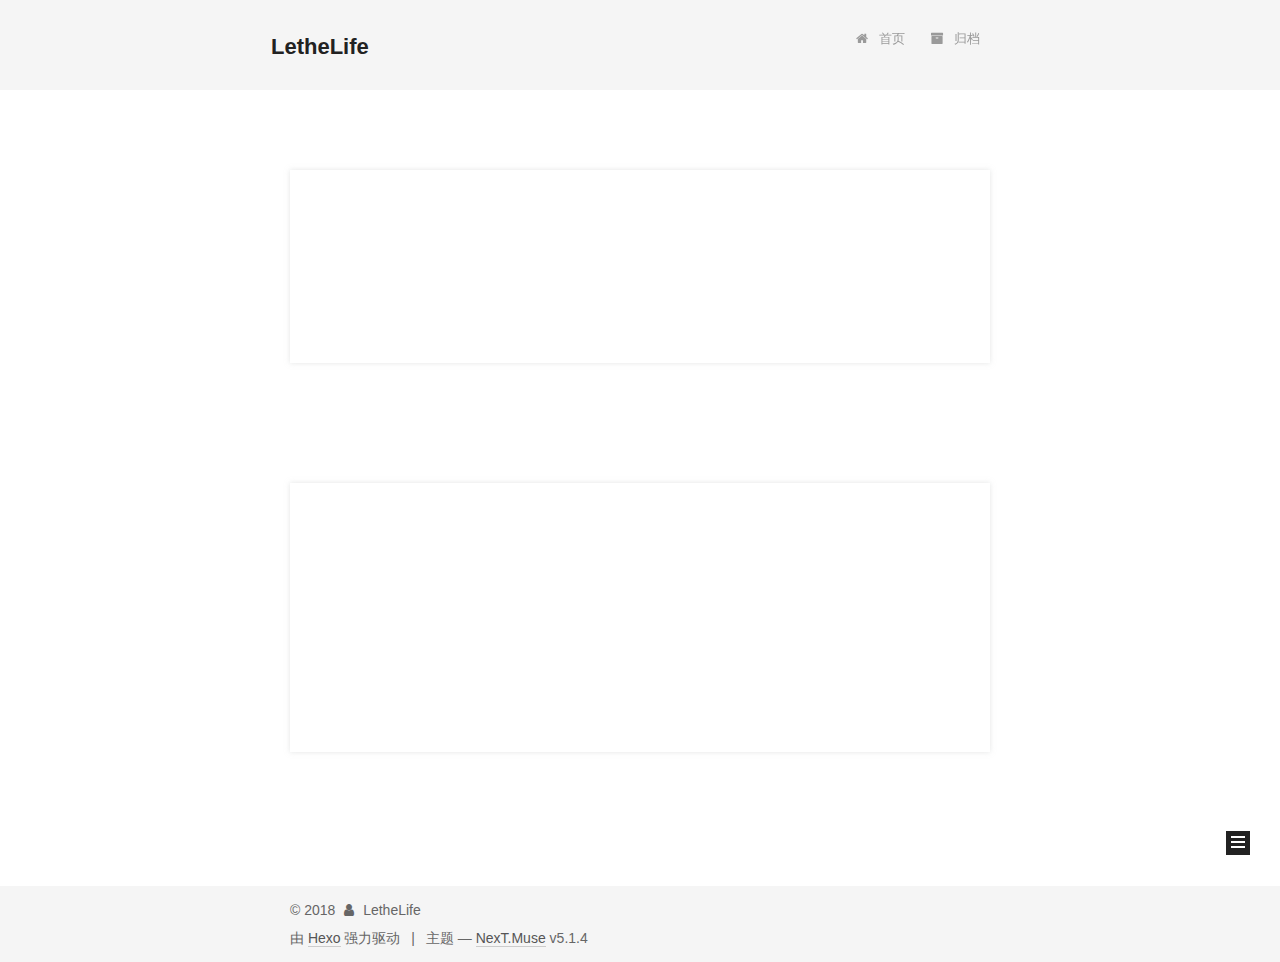
==== commit fd00ad19: "Site updated: 2018-02-05 17:03:55" ====
--- a/index.html
+++ b/index.html
@@ -5,7 +5,7 @@
   
 
 
-<html class="theme-next mist use-motion" lang="zh-Hans">
+<html class="theme-next muse use-motion" lang="zh-Hans">
 <head>
   <meta charset="UTF-8"/>
 <meta http-equiv="X-UA-Compatible" content="IE=edge" />
@@ -96,7 +96,7 @@
   var NexT = window.NexT || {};
   var CONFIG = {
     root: '/',
-    scheme: 'Mist',
+    scheme: 'Muse',
     version: '5.1.4',
     sidebar: {"display":"always","offset":12,"b2t":false,"scrollpercent":false,"onmobile":false},
     fancybox: true,
@@ -592,7 +592,7 @@
 
 
 
-  <div class="theme-info">主题 &mdash; <a class="theme-link" target="_blank" href="https://github.com/iissnan/hexo-theme-next">NexT.Mist</a> v5.1.4</div>
+  <div class="theme-info">主题 &mdash; <a class="theme-link" target="_blank" href="https://github.com/iissnan/hexo-theme-next">NexT.Muse</a> v5.1.4</div>
 
 
 
--- a/css/main.css
+++ b/css/main.css
@@ -226,51 +226,51 @@
   margin: 20px 0 15px;
 }
 h1 {
+  font-size: 24px;
+}
+@media (max-width: 767px) {
+  h1 {
+    font-size: 20px;
+  }
+}
+h2 {
   font-size: 22px;
 }
 @media (max-width: 767px) {
-  h1 {
+  h2 {
     font-size: 18px;
   }
 }
-h2 {
+h3 {
   font-size: 20px;
 }
 @media (max-width: 767px) {
-  h2 {
+  h3 {
     font-size: 16px;
   }
 }
-h3 {
+h4 {
   font-size: 18px;
 }
 @media (max-width: 767px) {
-  h3 {
+  h4 {
     font-size: 14px;
   }
 }
-h4 {
+h5 {
   font-size: 16px;
 }
 @media (max-width: 767px) {
-  h4 {
+  h5 {
     font-size: 12px;
   }
 }
-h5 {
+h6 {
   font-size: 14px;
 }
 @media (max-width: 767px) {
-  h5 {
+  h6 {
     font-size: 10px;
-  }
-}
-h6 {
-  font-size: 12px;
-}
-@media (max-width: 767px) {
-  h6 {
-    font-size: 8px;
   }
 }
 p {
@@ -940,8 +940,8 @@
   display: inline-block;
   padding: 0 20px;
   font-size: 14px;
-  color: #fff;
-  background: #222;
+  color: #555;
+  background: transparent;
   border: 2px solid #222;
   text-decoration: none;
   border-radius: 0;
@@ -1101,7 +1101,7 @@
 }
 .site-meta {
   margin: 0;
-  text-align: center;
+  text-align: left;
 }
 @media (max-width: 767px) {
   .site-meta {
@@ -1112,12 +1112,12 @@
   position: relative;
   display: inline-block;
   padding: 0 40px;
-  color: #fff;
+  color: #222;
   background: #222;
   border-bottom: none;
 }
 .brand:hover {
-  color: #fff;
+  color: #222;
 }
 .logo {
   display: inline-block;
@@ -1348,7 +1348,7 @@
 .posts-collapse {
   position: relative;
   z-index: 1010;
-  margin-left: 55px;
+  margin-left: 0;
 }
 .posts-collapse::after {
   content: " ";
@@ -1934,7 +1934,7 @@
   width: 4px;
   height: 4px;
   border-radius: 50%;
-  background: #deffc4;
+  background: #ff0613;
 }
 .links-of-blogroll {
   font-size: 13px;
@@ -2697,80 +2697,324 @@
 .page-post-detail .comments {
   overflow: hidden;
 }
-@media (max-width: 767px) {
-  .header-inner,
-  .container .main-inner,
+h1,
+h2,
+h3,
+h4,
+h5,
+h6 {
+  margin: 20px 0 10px;
+}
+p {
+  margin: 0 0 25px 0;
+}
+a {
+  border-bottom-color: #ccc;
+}
+hr {
+  margin: 20px 0;
+  height: 2px;
+}
+.main-inner {
+  margin-top: 80px;
+}
+.header {
+  background: #f5f5f5;
+}
+.header-inner {
+  padding: 25px 0 20px;
+}
+.header-inner:before,
+.header-inner:after {
+  content: " ";
+  display: table;
+}
+.header-inner:after {
+  clear: both;
+}
+@media (max-width: 767px) {
+  .header-inner {
+    width: auto;
+    margin-bottom: 50px;
+    padding: 10px;
+  }
+}
+.site-meta {
+  float: left;
+  margin-left: -20px;
+  line-height: normal;
+}
+@media (max-width: 767px) {
+  .site-meta {
+    margin-left: 10px;
+  }
+}
+.site-meta .brand {
+  padding: 2px 1px;
+  background: none;
+}
+@media (max-width: 767px) {
+  .site-meta .brand {
+    display: block;
+  }
+}
+.site-meta .logo {
+  display: none;
+}
+.site-meta .site-title {
+  font-size: 22px;
+  font-weight: bolder;
+}
+@media (max-width: 767px) {
+  .site-meta .site-title {
+    line-height: 34px;
+  }
+}
+.logo-line-before,
+.logo-line-after {
+  display: block;
+  overflow: hidden;
+  margin: 0 auto;
+  width: 75%;
+}
+@media (max-width: 767px) {
+  .logo-line-before,
+  .logo-line-after {
+    display: none;
+  }
+}
+.logo-line-before i,
+.logo-line-after i {
+  position: relative;
+  display: block;
+  height: 2px;
+  background: #222;
+}
+@media (max-width: 767px) {
+  .logo-line-before i,
+  .logo-line-after i {
+    height: 3px;
+  }
+}
+.use-motion .logo-line-before i {
+  left: -100%;
+}
+.use-motion .logo-line-after i {
+  right: -100%;
+}
+.site-subtitle {
+  display: none;
+}
+.site-nav-toggle {
+  position: static;
+  float: right;
+}
+.menu {
+  float: right;
+  margin: 8px 0 0 0;
+}
+@media (max-width: 767px) {
+  .menu {
+    margin: 20px 0 0 0;
+    padding: 0;
+  }
+}
+.menu br {
+  display: none;
+}
+.menu .menu-item {
+  margin: 0;
+}
+@media (max-width: 767px) {
+  .menu .menu-item {
+    display: block;
+  }
+}
+.menu .menu-item a {
+  padding: 0 10px;
+  background: none;
+  border: none;
+  border-radius: 2px;
+  transition-property: background;
+}
+@media (max-width: 767px) {
+  .menu .menu-item a {
+    text-align: left;
+  }
+}
+.menu .menu-item a:hover {
+  background: #e1e1e1;
+}
+.menu a::before {
+  display: none;
+}
+@media (max-width: 767px) {
+  .menu a::before {
+    display: block;
+  }
+}
+@media (max-width: 767px) {
+  .menu {
+    float: none;
+  }
+}
+.site-search form {
+  display: none;
+}
+.posts-expand {
+  padding-top: 0;
+}
+.posts-expand .post-title,
+.posts-expand .post-meta {
+  text-align: left;
+}
+@media (max-width: 767px) {
+  .posts-expand .post-title,
+  .posts-expand .post-meta {
+    text-align: center;
+  }
+}
+.posts-expand .post-eof {
+  display: none;
+}
+.posts-expand .post {
+  margin-top: 120px;
+}
+.posts-expand .post:first-child {
+  margin-top: 0;
+}
+.posts-expand .post-meta {
+  margin-top: 5px;
+  margin-bottom: 20px;
+}
+.posts-expand .post-title {
+  position: relative;
+  font-size: 26px;
+  font-weight: 400;
+}
+@media (max-width: 767px) {
+  .posts-expand .post-title {
+    font-size: 22px;
+  }
+}
+@media (min-width: 1600px) {
+  .posts-expand .post-title {
+    font-size: 26px;
+  }
+}
+.posts-expand .post-title:hover:before {
+  background: #222;
+}
+@media (max-width: 767px) {
+  .posts-expand .post-body {
+    font-size: 12px;
+  }
+}
+.posts-expand .post-body img {
+  margin: 0;
+}
+.posts-expand .post-tags {
+  text-align: left;
+}
+.posts-expand .post-tags a {
+  padding: 1px 5px;
+  background: #f5f5f5;
+  border-bottom: none;
+}
+.posts-expand .post-tags a:hover {
+  background: #ccc;
+}
+.posts-expand .post-nav {
+  margin-top: 40px;
+}
+.post-button {
+  margin-top: 20px;
+  text-align: left;
+}
+.post-button a {
+  padding: 0;
+  font-size: 14px;
+  background: none;
+  border: none;
+  border-bottom: 2px solid #666;
+  transition-property: border;
+}
+@media (max-width: 767px) {
+  .post-button a {
+    font-size: 12px;
+  }
+}
+@media (min-width: 1600px) {
+  .post-button a {
+    font-size: 16px;
+  }
+}
+.post-button a:hover {
+  border-bottom-color: #222;
+}
+.links-of-blogroll-inline .links-of-blogroll-item {
+  display: inline-block;
+}
+.btn {
+  padding: 0 10px;
+  border-width: 2px;
+  border-radius: 0;
+}
+.headband {
+  display: none;
+}
+.site-search {
+  position: relative;
+  float: right;
+  margin-top: 5px;
+  padding-top: 3px;
+}
+@media (max-width: 767px) {
+  .site-search {
+    float: none;
+    padding: 0 10px;
+  }
+}
+@media (max-width: 767px) {
+  .container .main-inner {
+    width: auto;
+  }
+}
+.page-post-detail .post-title,
+.page-post-detail .post-meta {
+  text-align: center;
+}
+.page-post-detail .post-title:before {
+  display: none;
+}
+.page-post-detail .post-meta {
+  margin-bottom: 60px;
+}
+.pagination {
+  margin: 120px 0 0;
+  text-align: left;
+}
+@media (max-width: 767px) {
+  .pagination {
+    margin: 80px 10px 0;
+    text-align: center;
+  }
+}
+.footer {
+  margin-top: 80px;
+  padding: 10px 0;
+  background: #f5f5f5;
+  color: #666;
+}
+.footer-inner {
+  margin: 0 auto;
+  text-align: left;
+}
+@media (max-width: 767px) {
   .footer-inner {
     width: auto;
-  }
-}
-embed {
-  display: block;
-  margin: 0px auto 25px auto;
-}
-.custom-logo .site-meta-headline {
-  text-align: center;
-}
-.custom-logo .brand {
-  background: none;
-}
-.custom-logo .site-title {
-  margin: 10px auto 0;
-  font-size: 24px;
-  color: #222;
-}
-.custom-logo .site-title a {
-  border: none;
-}
-.custom-logo-image {
-  margin: 0 auto;
-  padding: 5px;
-  max-width: 150px;
-  background: #fff;
-}
-@media (max-width: 767px) {
-  .site-nav {
-    position: absolute;
-    left: 0;
-    top: 52px;
-    margin: 0;
-    width: 100%;
-    padding: 0;
-    background: #fff;
-    border-bottom: 1px solid #ddd;
-    z-index: 1030;
-  }
-}
-@media (max-width: 767px) {
-  .menu {
-    text-align: left;
-  }
-}
-@media (max-width: 767px) {
-  .menu .menu-item {
-    display: block;
-    margin: 0 10px;
-    vertical-align: top;
-  }
-}
-@media (max-width: 767px) {
-  .menu .menu-item br {
-    display: none;
-  }
-}
-@media (max-width: 767px) {
-  .menu .menu-item a {
-    padding: 5px 10px;
-  }
-}
-.menu .menu-item .fa {
-  margin-right: 0;
-}
-.site-search form {
-  display: none;
-}
-.links-of-blogroll-inline .links-of-blogroll-item {
-  display: inline-block;
+    text-align: center;
+  }
 }
 .post {
   margin-top: 60px;
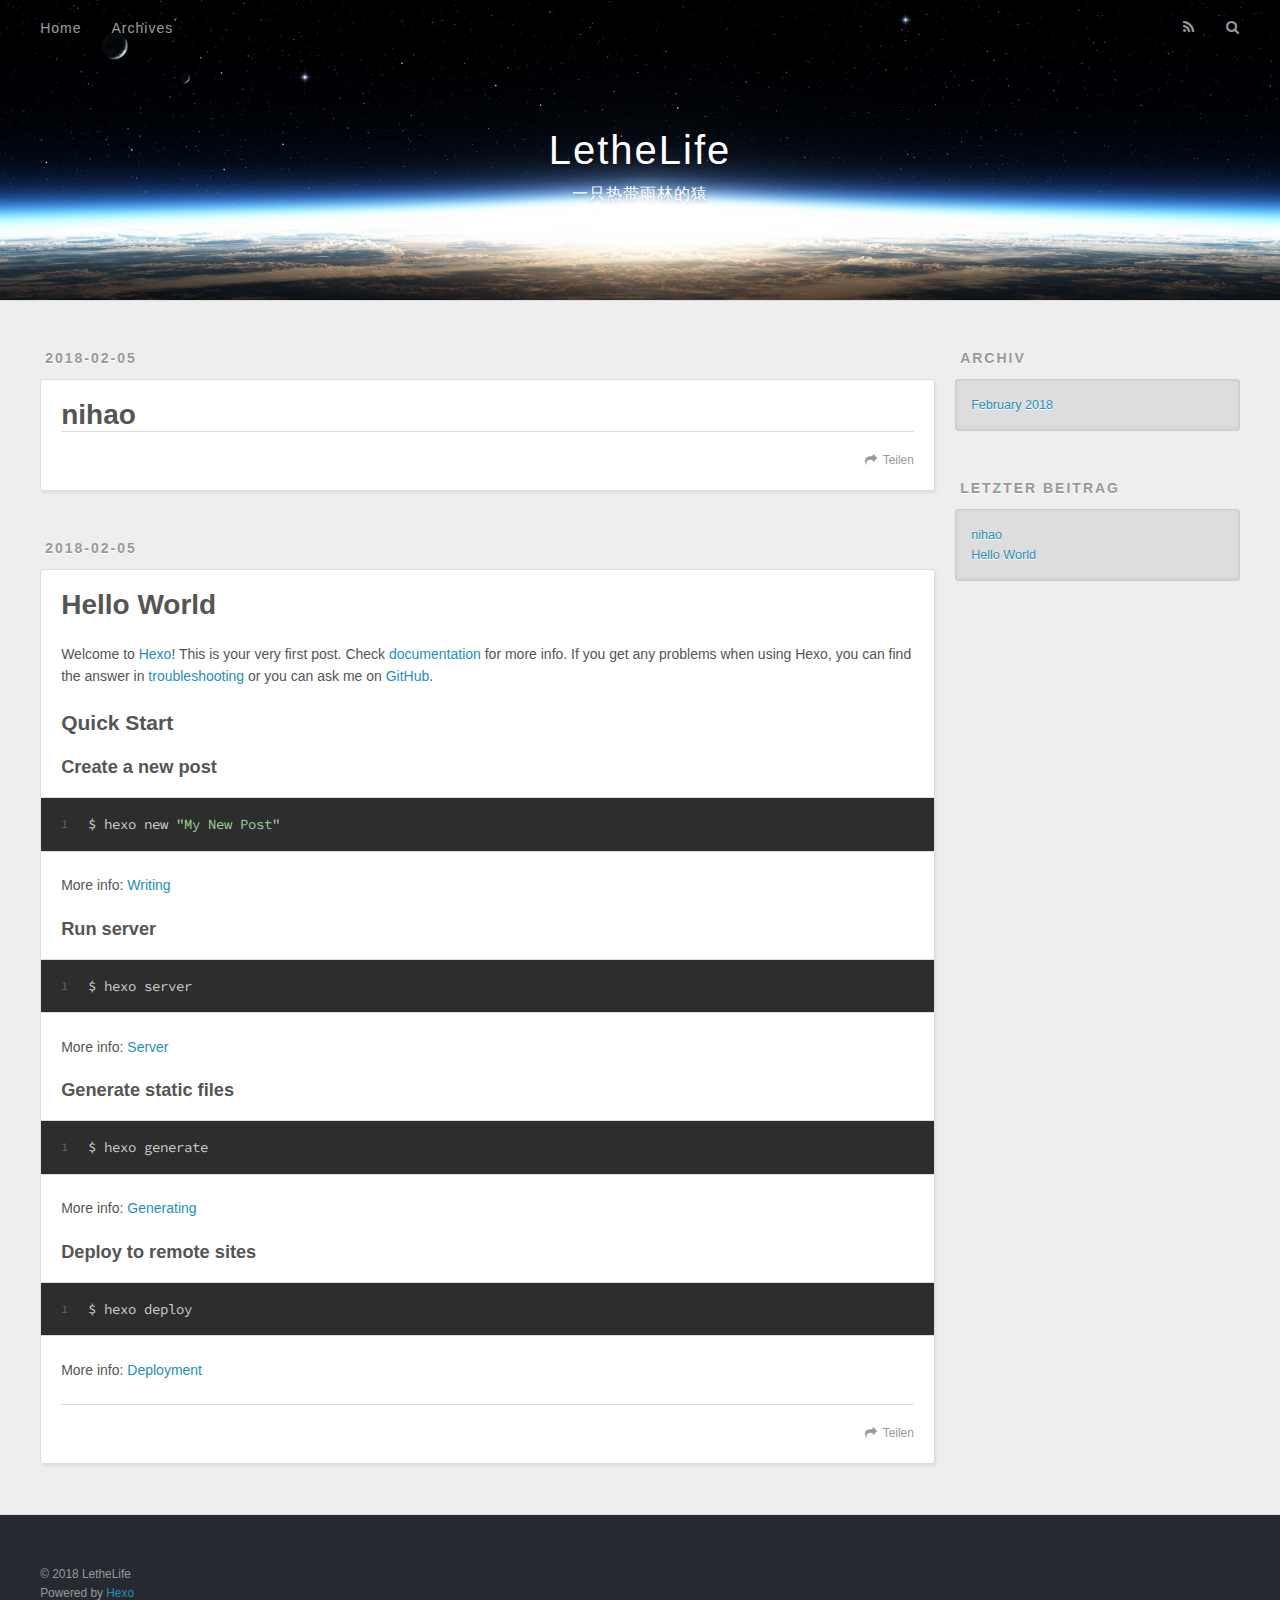
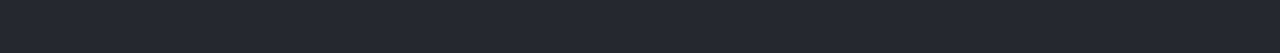
==== commit 81663f0f: "Site updated: 2018-02-05 17:06:37" ====
--- a/index.html
+++ b/index.html
@@ -1,85 +1,13 @@
 <!DOCTYPE html>
-
-
-
-  
-
-
-<html class="theme-next muse use-motion" lang="zh-Hans">
+<html>
 <head>
-  <meta charset="UTF-8"/>
-<meta http-equiv="X-UA-Compatible" content="IE=edge" />
-<meta name="viewport" content="width=device-width, initial-scale=1, maximum-scale=1"/>
-<meta name="theme-color" content="#222">
-
-
-
-
-
-
-
-
-
-<meta http-equiv="Cache-Control" content="no-transform" />
-<meta http-equiv="Cache-Control" content="no-siteapp" />
-
-
-
-
-
-
-
-
-
-
-
-
-
-
-
-
-  
-  
-  <link href="/lib/fancybox/source/jquery.fancybox.css?v=2.1.5" rel="stylesheet" type="text/css" />
-
-
-
-
-
-
-
-<link href="/lib/font-awesome/css/font-awesome.min.css?v=4.6.2" rel="stylesheet" type="text/css" />
-
-<link href="/css/main.css?v=5.1.4" rel="stylesheet" type="text/css" />
-
-
-  <link rel="apple-touch-icon" sizes="180x180" href="/images/apple-touch-icon-next.png?v=5.1.4">
-
-
-  <link rel="icon" type="image/png" sizes="32x32" href="/images/favicon-32x32-next.png?v=5.1.4">
-
-
-  <link rel="icon" type="image/png" sizes="16x16" href="/images/favicon-16x16-next.png?v=5.1.4">
-
-
-  <link rel="mask-icon" href="/images/logo.svg?v=5.1.4" color="#222">
-
-
-
-
-
-  <meta name="keywords" content="信息安全, 渗透测试, 逆向工程, python" />
-
-
-
-
-
-
-
-
-
-
-<meta name="description" content="热爱技术，热爱生活的猿。">
+  <meta charset="utf-8">
+  
+
+  
+  <title>LetheLife</title>
+  <meta name="viewport" content="width=device-width, initial-scale=1, maximum-scale=1">
+  <meta name="description" content="热爱技术，热爱生活的猿。">
 <meta property="og:type" content="website">
 <meta property="og:title" content="LetheLife">
 <meta property="og:url" content="http://yoursite.com/index.html">
@@ -89,671 +17,215 @@
 <meta name="twitter:card" content="summary">
 <meta name="twitter:title" content="LetheLife">
 <meta name="twitter:description" content="热爱技术，热爱生活的猿。">
-
-
-
-<script type="text/javascript" id="hexo.configurations">
-  var NexT = window.NexT || {};
-  var CONFIG = {
-    root: '/',
-    scheme: 'Muse',
-    version: '5.1.4',
-    sidebar: {"display":"always","offset":12,"b2t":false,"scrollpercent":false,"onmobile":false},
-    fancybox: true,
-    tabs: true,
-    motion: {"enable":true,"async":false,"transition":{"post_block":"fadeIn","post_header":"slideDownIn","post_body":"slideDownIn","coll_header":"slideLeftIn","sidebar":"slideUpIn"}},
-    duoshuo: {
-      userId: '0',
-      author: '博主'
-    },
-    algolia: {
-      applicationID: '',
-      apiKey: '',
-      indexName: '',
-      hits: {"per_page":10},
-      labels: {"input_placeholder":"Search for Posts","hits_empty":"We didn't find any results for the search: ${query}","hits_stats":"${hits} results found in ${time} ms"}
-    }
-  };
-</script>
-
-
-
-  <link rel="canonical" href="http://yoursite.com/"/>
-
-
-
-
-
-  <title>LetheLife - 一只热带雨林的猿</title>
-  
-
-
-
-
-
-
-
-
+  
+    <link rel="alternate" href="/atom.xml" title="LetheLife" type="application/atom+xml">
+  
+  
+    <link rel="icon" href="/favicon.png">
+  
+  
+    <link href="//fonts.googleapis.com/css?family=Source+Code+Pro" rel="stylesheet" type="text/css">
+  
+  <link rel="stylesheet" href="/css/style.css">
 </head>
 
-<body itemscope itemtype="http://schema.org/WebPage" lang="zh-Hans">
-
-  
-  
-
-  <div class="container  
-  page-home">
-    <div class="headband"></div>
-
-    <header id="header" class="header" itemscope itemtype="http://schema.org/WPHeader">
-      <div class="header-inner"><div class="site-brand-wrapper">
-  <div class="site-meta ">
-    
-
-    <div class="custom-logo-site-title">
-      <a href="/"  class="brand" rel="start">
-        <span class="logo-line-before"><i></i></span>
-        <span class="site-title">LetheLife</span>
-        <span class="logo-line-after"><i></i></span>
-      </a>
-    </div>
-      
-        <p class="site-subtitle">一只热带雨林的猿</p>
-      
-  </div>
-
-  <div class="site-nav-toggle">
-    <button>
-      <span class="btn-bar"></span>
-      <span class="btn-bar"></span>
-      <span class="btn-bar"></span>
-    </button>
-  </div>
-</div>
-
-<nav class="site-nav">
-  
-
-  
-    <ul id="menu" class="menu">
-      
-        
-        <li class="menu-item menu-item-home">
-          <a href="/" rel="section">
-            
-              <i class="menu-item-icon fa fa-fw fa-home"></i> <br />
-            
-            首页
-          </a>
-        </li>
-      
-        
-        <li class="menu-item menu-item-archives">
-          <a href="/archives/" rel="section">
-            
-              <i class="menu-item-icon fa fa-fw fa-archive"></i> <br />
-            
-            归档
-          </a>
-        </li>
-      
-
-      
-    </ul>
-  
-
+<body>
+  <div id="container">
+    <div id="wrap">
+      <header id="header">
+  <div id="banner"></div>
+  <div id="header-outer" class="outer">
+    <div id="header-title" class="inner">
+      <h1 id="logo-wrap">
+        <a href="/" id="logo">LetheLife</a>
+      </h1>
+      
+        <h2 id="subtitle-wrap">
+          <a href="/" id="subtitle">一只热带雨林的猿</a>
+        </h2>
+      
+    </div>
+    <div id="header-inner" class="inner">
+      <nav id="main-nav">
+        <a id="main-nav-toggle" class="nav-icon"></a>
+        
+          <a class="main-nav-link" href="/">Home</a>
+        
+          <a class="main-nav-link" href="/archives">Archives</a>
+        
+      </nav>
+      <nav id="sub-nav">
+        
+          <a id="nav-rss-link" class="nav-icon" href="/atom.xml" title="RSS Feed"></a>
+        
+        <a id="nav-search-btn" class="nav-icon" title="Suche"></a>
+      </nav>
+      <div id="search-form-wrap">
+        <form action="//google.com/search" method="get" accept-charset="UTF-8" class="search-form"><input type="search" name="q" class="search-form-input" placeholder="Search"><button type="submit" class="search-form-submit">&#xF002;</button><input type="hidden" name="sitesearch" value="http://yoursite.com"></form>
+      </div>
+    </div>
+  </div>
+</header>
+      <div class="outer">
+        <section id="main">
+  
+    <article id="post-nihao" class="article article-type-post" itemscope itemprop="blogPost">
+  <div class="article-meta">
+    <a href="/2018/02/05/nihao/" class="article-date">
+  <time datetime="2018-02-04T18:34:15.000Z" itemprop="datePublished">2018-02-05</time>
+</a>
+    
+  </div>
+  <div class="article-inner">
+    
+    
+      <header class="article-header">
+        
+  
+    <h1 itemprop="name">
+      <a class="article-title" href="/2018/02/05/nihao/">nihao</a>
+    </h1>
+  
+
+      </header>
+    
+    <div class="article-entry" itemprop="articleBody">
+      
+        
+      
+    </div>
+    <footer class="article-footer">
+      <a data-url="http://yoursite.com/2018/02/05/nihao/" data-id="cjd9zl4tq0000psuo5i3b5a7e" class="article-share-link">Teilen</a>
+      
+      
+    </footer>
+  </div>
+  
+</article>
+
+
+  
+    <article id="post-hello-world" class="article article-type-post" itemscope itemprop="blogPost">
+  <div class="article-meta">
+    <a href="/2018/02/05/hello-world/" class="article-date">
+  <time datetime="2018-02-04T17:29:08.056Z" itemprop="datePublished">2018-02-05</time>
+</a>
+    
+  </div>
+  <div class="article-inner">
+    
+    
+      <header class="article-header">
+        
+  
+    <h1 itemprop="name">
+      <a class="article-title" href="/2018/02/05/hello-world/">Hello World</a>
+    </h1>
+  
+
+      </header>
+    
+    <div class="article-entry" itemprop="articleBody">
+      
+        <p>Welcome to <a href="https://hexo.io/" target="_blank" rel="noopener">Hexo</a>! This is your very first post. Check <a href="https://hexo.io/docs/" target="_blank" rel="noopener">documentation</a> for more info. If you get any problems when using Hexo, you can find the answer in <a href="https://hexo.io/docs/troubleshooting.html" target="_blank" rel="noopener">troubleshooting</a> or you can ask me on <a href="https://github.com/hexojs/hexo/issues" target="_blank" rel="noopener">GitHub</a>.</p>
+<h2 id="Quick-Start"><a href="#Quick-Start" class="headerlink" title="Quick Start"></a>Quick Start</h2><h3 id="Create-a-new-post"><a href="#Create-a-new-post" class="headerlink" title="Create a new post"></a>Create a new post</h3><figure class="highlight bash"><table><tr><td class="gutter"><pre><span class="line">1</span><br></pre></td><td class="code"><pre><span class="line">$ hexo new <span class="string">"My New Post"</span></span><br></pre></td></tr></table></figure>
+<p>More info: <a href="https://hexo.io/docs/writing.html" target="_blank" rel="noopener">Writing</a></p>
+<h3 id="Run-server"><a href="#Run-server" class="headerlink" title="Run server"></a>Run server</h3><figure class="highlight bash"><table><tr><td class="gutter"><pre><span class="line">1</span><br></pre></td><td class="code"><pre><span class="line">$ hexo server</span><br></pre></td></tr></table></figure>
+<p>More info: <a href="https://hexo.io/docs/server.html" target="_blank" rel="noopener">Server</a></p>
+<h3 id="Generate-static-files"><a href="#Generate-static-files" class="headerlink" title="Generate static files"></a>Generate static files</h3><figure class="highlight bash"><table><tr><td class="gutter"><pre><span class="line">1</span><br></pre></td><td class="code"><pre><span class="line">$ hexo generate</span><br></pre></td></tr></table></figure>
+<p>More info: <a href="https://hexo.io/docs/generating.html" target="_blank" rel="noopener">Generating</a></p>
+<h3 id="Deploy-to-remote-sites"><a href="#Deploy-to-remote-sites" class="headerlink" title="Deploy to remote sites"></a>Deploy to remote sites</h3><figure class="highlight bash"><table><tr><td class="gutter"><pre><span class="line">1</span><br></pre></td><td class="code"><pre><span class="line">$ hexo deploy</span><br></pre></td></tr></table></figure>
+<p>More info: <a href="https://hexo.io/docs/deployment.html" target="_blank" rel="noopener">Deployment</a></p>
+
+      
+    </div>
+    <footer class="article-footer">
+      <a data-url="http://yoursite.com/2018/02/05/hello-world/" data-id="cjd9zl4u40001psuotc9mwzdo" class="article-share-link">Teilen</a>
+      
+      
+    </footer>
+  </div>
+  
+</article>
+
+
+  
+
+
+</section>
+        
+          <aside id="sidebar">
+  
+    
+
+  
+    
+
+  
+    
+  
+    
+  <div class="widget-wrap">
+    <h3 class="widget-title">Archiv</h3>
+    <div class="widget">
+      <ul class="archive-list"><li class="archive-list-item"><a class="archive-list-link" href="/archives/2018/02/">February 2018</a></li></ul>
+    </div>
+  </div>
+
+
+  
+    
+  <div class="widget-wrap">
+    <h3 class="widget-title">letzter Beitrag</h3>
+    <div class="widget">
+      <ul>
+        
+          <li>
+            <a href="/2018/02/05/nihao/">nihao</a>
+          </li>
+        
+          <li>
+            <a href="/2018/02/05/hello-world/">Hello World</a>
+          </li>
+        
+      </ul>
+    </div>
+  </div>
+
+  
+</aside>
+        
+      </div>
+      <footer id="footer">
+  
+  <div class="outer">
+    <div id="footer-info" class="inner">
+      &copy; 2018 LetheLife<br>
+      Powered by <a href="http://hexo.io/" target="_blank">Hexo</a>
+    </div>
+  </div>
+</footer>
+    </div>
+    <nav id="mobile-nav">
+  
+    <a href="/" class="mobile-nav-link">Home</a>
+  
+    <a href="/archives" class="mobile-nav-link">Archives</a>
   
 </nav>
-
-
-
- </div>
-    </header>
-
-    <main id="main" class="main">
-      <div class="main-inner">
-        <div class="content-wrap">
-          <div id="content" class="content">
-            
-  <section id="posts" class="posts-expand">
-    
-      
-
-  
-
-  
-  
-  
-
-  <article class="post post-type-normal" itemscope itemtype="http://schema.org/Article">
-  
-  
-  
-  <div class="post-block">
-    <link itemprop="mainEntityOfPage" href="http://yoursite.com/2018/02/05/nihao/">
-
-    <span hidden itemprop="author" itemscope itemtype="http://schema.org/Person">
-      <meta itemprop="name" content="LetheLife">
-      <meta itemprop="description" content="">
-      <meta itemprop="image" content="/images/avatar.jpg">
-    </span>
-
-    <span hidden itemprop="publisher" itemscope itemtype="http://schema.org/Organization">
-      <meta itemprop="name" content="LetheLife">
-    </span>
-
-    
-      <header class="post-header">
-
-        
-        
-          <h1 class="post-title" itemprop="name headline">
-                
-                <a class="post-title-link" href="/2018/02/05/nihao/" itemprop="url">nihao</a></h1>
-        
-
-        <div class="post-meta">
-          <span class="post-time">
-            
-              <span class="post-meta-item-icon">
-                <i class="fa fa-calendar-o"></i>
-              </span>
-              
-                <span class="post-meta-item-text">发表于</span>
-              
-              <time title="创建于" itemprop="dateCreated datePublished" datetime="2018-02-05T02:34:15+08:00">
-                2018-02-05
-              </time>
-            
-
-            
-
-            
-          </span>
-
-          
-
-          
-            
-          
-
-          
-          
-
-          
-
-          
-
-          
-
-        </div>
-      </header>
-    
-
-    
-    
-    
-    <div class="post-body" itemprop="articleBody">
-
-      
-      
-
-      
-        
-          
-          
-          
-          <!--noindex-->
-          <div class="post-button text-center">
-            <a class="btn" href="/2018/02/05/nihao/#more" rel="contents">
-              阅读全文 &raquo;
-            </a>
-          </div>
-          <!--/noindex-->
-        
-      
-    </div>
-    
-    
-    
-
-    
-
-    
-
-    
-
-    <footer class="post-footer">
-      
-
-      
-
-      
-
-      
-      
-        <div class="post-eof"></div>
-      
-    </footer>
-  </div>
-  
-  
-  
-  </article>
-
-
-    
-      
-
-  
-
-  
-  
-  
-
-  <article class="post post-type-normal" itemscope itemtype="http://schema.org/Article">
-  
-  
-  
-  <div class="post-block">
-    <link itemprop="mainEntityOfPage" href="http://yoursite.com/2018/02/05/hello-world/">
-
-    <span hidden itemprop="author" itemscope itemtype="http://schema.org/Person">
-      <meta itemprop="name" content="LetheLife">
-      <meta itemprop="description" content="">
-      <meta itemprop="image" content="/images/avatar.jpg">
-    </span>
-
-    <span hidden itemprop="publisher" itemscope itemtype="http://schema.org/Organization">
-      <meta itemprop="name" content="LetheLife">
-    </span>
-
-    
-      <header class="post-header">
-
-        
-        
-          <h1 class="post-title" itemprop="name headline">
-                
-                <a class="post-title-link" href="/2018/02/05/hello-world/" itemprop="url">Hello World</a></h1>
-        
-
-        <div class="post-meta">
-          <span class="post-time">
-            
-              <span class="post-meta-item-icon">
-                <i class="fa fa-calendar-o"></i>
-              </span>
-              
-                <span class="post-meta-item-text">发表于</span>
-              
-              <time title="创建于" itemprop="dateCreated datePublished" datetime="2018-02-05T01:29:08+08:00">
-                2018-02-05
-              </time>
-            
-
-            
-
-            
-          </span>
-
-          
-
-          
-            
-          
-
-          
-          
-
-          
-
-          
-
-          
-
-        </div>
-      </header>
-    
-
-    
-    
-    
-    <div class="post-body" itemprop="articleBody">
-
-      
-      
-
-      
-        
-          
-          Welcome to Hexo! This is your very first post. Check documentation for more info. If you get any problems when using Hexo, you can find the answer in 
-          ...
-          <!--noindex-->
-          <div class="post-button text-center">
-            <a class="btn" href="/2018/02/05/hello-world/#more" rel="contents">
-              阅读全文 &raquo;
-            </a>
-          </div>
-          <!--/noindex-->
-        
-      
-    </div>
-    
-    
-    
-
-    
-
-    
-
-    
-
-    <footer class="post-footer">
-      
-
-      
-
-      
-
-      
-      
-        <div class="post-eof"></div>
-      
-    </footer>
-  </div>
-  
-  
-  
-  </article>
-
-
-    
-  </section>
-
-  
-
-
-          </div>
-          
-
-
-          
-
-        </div>
-        
-          
-  
-  <div class="sidebar-toggle">
-    <div class="sidebar-toggle-line-wrap">
-      <span class="sidebar-toggle-line sidebar-toggle-line-first"></span>
-      <span class="sidebar-toggle-line sidebar-toggle-line-middle"></span>
-      <span class="sidebar-toggle-line sidebar-toggle-line-last"></span>
-    </div>
-  </div>
-
-  <aside id="sidebar" class="sidebar">
-    
-    <div class="sidebar-inner">
-
-      
-
-      
-
-      <section class="site-overview-wrap sidebar-panel sidebar-panel-active">
-        <div class="site-overview">
-          <div class="site-author motion-element" itemprop="author" itemscope itemtype="http://schema.org/Person">
-            
-              <img class="site-author-image" itemprop="image"
-                src="/images/avatar.jpg"
-                alt="LetheLife" />
-            
-              <p class="site-author-name" itemprop="name">LetheLife</p>
-              <p class="site-description motion-element" itemprop="description">热爱技术，热爱生活的猿。</p>
-          </div>
-
-          <nav class="site-state motion-element">
-
-            
-              <div class="site-state-item site-state-posts">
-              
-                <a href="/archives/">
-              
-                  <span class="site-state-item-count">2</span>
-                  <span class="site-state-item-name">日志</span>
-                </a>
-              </div>
-            
-
-            
-
-            
-
-          </nav>
-
-          
-
-          
-
-          
-          
-
-          
-          
-            <div class="links-of-blogroll motion-element links-of-blogroll-block">
-              <div class="links-of-blogroll-title">
-                <i class="fa  fa-fw fa-link"></i>
-                友情链接
-              </div>
-              <ul class="links-of-blogroll-list">
-                
-                  <li class="links-of-blogroll-item">
-                    <a href="http://nobgr.me/" title="Nobgr" target="_blank">Nobgr</a>
-                  </li>
-                
-              </ul>
-            </div>
-          
-
-          
-
-        </div>
-      </section>
-
-      
-
-      
-
-    </div>
-  </aside>
-
-
-        
-      </div>
-    </main>
-
-    <footer id="footer" class="footer">
-      <div class="footer-inner">
-        <div class="copyright">&copy; <span itemprop="copyrightYear">2018</span>
-  <span class="with-love">
-    <i class="fa fa-user"></i>
-  </span>
-  <span class="author" itemprop="copyrightHolder">LetheLife</span>
-
-  
-</div>
-
-
-  <div class="powered-by">由 <a class="theme-link" target="_blank" href="https://hexo.io">Hexo</a> 强力驱动</div>
-
-
-
-  <span class="post-meta-divider">|</span>
-
-
-
-  <div class="theme-info">主题 &mdash; <a class="theme-link" target="_blank" href="https://github.com/iissnan/hexo-theme-next">NexT.Muse</a> v5.1.4</div>
-
-
-
-
-        
-
-
-
-
-
-
-
-        
-      </div>
-    </footer>
-
-    
-      <div class="back-to-top">
-        <i class="fa fa-arrow-up"></i>
-        
-      </div>
-    
-
-    
-
-  </div>
-
-  
-
-<script type="text/javascript">
-  if (Object.prototype.toString.call(window.Promise) !== '[object Function]') {
-    window.Promise = null;
-  }
-</script>
-
-
-
-
-
-
-
-
-
-  
-
-
-
-
-
-
-
-
-
-
-
-
-  
-  
-    <script type="text/javascript" src="/lib/jquery/index.js?v=2.1.3"></script>
-  
-
-  
-  
-    <script type="text/javascript" src="/lib/fastclick/lib/fastclick.min.js?v=1.0.6"></script>
-  
-
-  
-  
-    <script type="text/javascript" src="/lib/jquery_lazyload/jquery.lazyload.js?v=1.9.7"></script>
-  
-
-  
-  
-    <script type="text/javascript" src="/lib/velocity/velocity.min.js?v=1.2.1"></script>
-  
-
-  
-  
-    <script type="text/javascript" src="/lib/velocity/velocity.ui.min.js?v=1.2.1"></script>
-  
-
-  
-  
-    <script type="text/javascript" src="/lib/fancybox/source/jquery.fancybox.pack.js?v=2.1.5"></script>
-  
-
-
-  
-
-
-  <script type="text/javascript" src="/js/src/utils.js?v=5.1.4"></script>
-
-  <script type="text/javascript" src="/js/src/motion.js?v=5.1.4"></script>
-
-
-
-  
-  
-
-  
-
-  
-
-
-  <script type="text/javascript" src="/js/src/bootstrap.js?v=5.1.4"></script>
-
-
-
-  
-
-
-  
-
-
-
-
-	
-
-
-
-
-
-  
-
-
-
-
-
-  
-
-
-
-
-
-
-
-
-
-
-
-
-  
-
-
-
-
-
-  
-
-  
-
-  
-
-  
-  
-
-  
-
-  
-
-  
-
+    
+
+<script src="//ajax.googleapis.com/ajax/libs/jquery/2.0.3/jquery.min.js"></script>
+
+
+  <link rel="stylesheet" href="/fancybox/jquery.fancybox.css">
+  <script src="/fancybox/jquery.fancybox.pack.js"></script>
+
+
+<script src="/js/script.js"></script>
+
+
+
+  </div>
 </body>
-</html>
+</html>--- a/css/style.css
+++ b/css/style.css
@@ -0,0 +1,1374 @@
+body {
+  width: 100%;
+}
+body:before,
+body:after {
+  content: "";
+  display: table;
+}
+body:after {
+  clear: both;
+}
+html,
+body,
+div,
+span,
+applet,
+object,
+iframe,
+h1,
+h2,
+h3,
+h4,
+h5,
+h6,
+p,
+blockquote,
+pre,
+a,
+abbr,
+acronym,
+address,
+big,
+cite,
+code,
+del,
+dfn,
+em,
+img,
+ins,
+kbd,
+q,
+s,
+samp,
+small,
+strike,
+strong,
+sub,
+sup,
+tt,
+var,
+dl,
+dt,
+dd,
+ol,
+ul,
+li,
+fieldset,
+form,
+label,
+legend,
+table,
+caption,
+tbody,
+tfoot,
+thead,
+tr,
+th,
+td {
+  margin: 0;
+  padding: 0;
+  border: 0;
+  outline: 0;
+  font-weight: inherit;
+  font-style: inherit;
+  font-family: inherit;
+  font-size: 100%;
+  vertical-align: baseline;
+}
+body {
+  line-height: 1;
+  color: #000;
+  background: #fff;
+}
+ol,
+ul {
+  list-style: none;
+}
+table {
+  border-collapse: separate;
+  border-spacing: 0;
+  vertical-align: middle;
+}
+caption,
+th,
+td {
+  text-align: left;
+  font-weight: normal;
+  vertical-align: middle;
+}
+a img {
+  border: none;
+}
+input,
+button {
+  margin: 0;
+  padding: 0;
+}
+input::-moz-focus-inner,
+button::-moz-focus-inner {
+  border: 0;
+  padding: 0;
+}
+@font-face {
+  font-family: FontAwesome;
+  font-style: normal;
+  font-weight: normal;
+  src: url("fonts/fontawesome-webfont.eot?v=#4.0.3");
+  src: url("fonts/fontawesome-webfont.eot?#iefix&v=#4.0.3") format("embedded-opentype"), url("fonts/fontawesome-webfont.woff?v=#4.0.3") format("woff"), url("fonts/fontawesome-webfont.ttf?v=#4.0.3") format("truetype"), url("fonts/fontawesome-webfont.svg#fontawesomeregular?v=#4.0.3") format("svg");
+}
+html,
+body,
+#container {
+  height: 100%;
+}
+body {
+  background: #eee;
+  font: 14px -apple-system, BlinkMacSystemFont, "Segoe UI", "Roboto", "Oxygen", "Ubuntu", "Cantarell", "Fira Sans", "Droid Sans", "Helvetica Neue", sans-serif;
+  -webkit-text-size-adjust: 100%;
+}
+.outer {
+  max-width: 1220px;
+  margin: 0 auto;
+  padding: 0 20px;
+}
+.outer:before,
+.outer:after {
+  content: "";
+  display: table;
+}
+.outer:after {
+  clear: both;
+}
+.inner {
+  display: inline;
+  float: left;
+  width: 98.33333333333333%;
+  margin: 0 0.833333333333333%;
+}
+.left,
+.alignleft {
+  float: left;
+}
+.right,
+.alignright {
+  float: right;
+}
+.clear {
+  clear: both;
+}
+#container {
+  position: relative;
+}
+.mobile-nav-on {
+  overflow: hidden;
+}
+#wrap {
+  height: 100%;
+  width: 100%;
+  position: absolute;
+  top: 0;
+  left: 0;
+  -webkit-transition: 0.2s ease-out;
+  -moz-transition: 0.2s ease-out;
+  -ms-transition: 0.2s ease-out;
+  transition: 0.2s ease-out;
+  z-index: 1;
+  background: #eee;
+}
+.mobile-nav-on #wrap {
+  left: 280px;
+}
+@media screen and (min-width: 768px) {
+  #main {
+    display: inline;
+    float: left;
+    width: 73.33333333333333%;
+    margin: 0 0.833333333333333%;
+  }
+}
+.article-date,
+.article-category-link,
+.archive-year,
+.widget-title {
+  text-decoration: none;
+  text-transform: uppercase;
+  letter-spacing: 2px;
+  color: #999;
+  margin-bottom: 1em;
+  margin-left: 5px;
+  line-height: 1em;
+  text-shadow: 0 1px #fff;
+  font-weight: bold;
+}
+.article-inner,
+.archive-article-inner {
+  background: #fff;
+  -webkit-box-shadow: 1px 2px 3px #ddd;
+  box-shadow: 1px 2px 3px #ddd;
+  border: 1px solid #ddd;
+  border-radius: 3px;
+}
+.article-entry h1,
+.widget h1 {
+  font-size: 2em;
+}
+.article-entry h2,
+.widget h2 {
+  font-size: 1.5em;
+}
+.article-entry h3,
+.widget h3 {
+  font-size: 1.3em;
+}
+.article-entry h4,
+.widget h4 {
+  font-size: 1.2em;
+}
+.article-entry h5,
+.widget h5 {
+  font-size: 1em;
+}
+.article-entry h6,
+.widget h6 {
+  font-size: 1em;
+  color: #999;
+}
+.article-entry hr,
+.widget hr {
+  border: 1px dashed #ddd;
+}
+.article-entry strong,
+.widget strong {
+  font-weight: bold;
+}
+.article-entry em,
+.widget em,
+.article-entry cite,
+.widget cite {
+  font-style: italic;
+}
+.article-entry sup,
+.widget sup,
+.article-entry sub,
+.widget sub {
+  font-size: 0.75em;
+  line-height: 0;
+  position: relative;
+  vertical-align: baseline;
+}
+.article-entry sup,
+.widget sup {
+  top: -0.5em;
+}
+.article-entry sub,
+.widget sub {
+  bottom: -0.2em;
+}
+.article-entry small,
+.widget small {
+  font-size: 0.85em;
+}
+.article-entry acronym,
+.widget acronym,
+.article-entry abbr,
+.widget abbr {
+  border-bottom: 1px dotted;
+}
+.article-entry ul,
+.widget ul,
+.article-entry ol,
+.widget ol,
+.article-entry dl,
+.widget dl {
+  margin: 0 20px;
+  line-height: 1.6em;
+}
+.article-entry ul ul,
+.widget ul ul,
+.article-entry ol ul,
+.widget ol ul,
+.article-entry ul ol,
+.widget ul ol,
+.article-entry ol ol,
+.widget ol ol {
+  margin-top: 0;
+  margin-bottom: 0;
+}
+.article-entry ul,
+.widget ul {
+  list-style: disc;
+}
+.article-entry ol,
+.widget ol {
+  list-style: decimal;
+}
+.article-entry dt,
+.widget dt {
+  font-weight: bold;
+}
+#header {
+  height: 300px;
+  position: relative;
+  border-bottom: 1px solid #ddd;
+}
+#header:before,
+#header:after {
+  content: "";
+  position: absolute;
+  left: 0;
+  right: 0;
+  height: 40px;
+}
+#header:before {
+  top: 0;
+  background: -webkit-linear-gradient(rgba(0,0,0,0.2), transparent);
+  background: -moz-linear-gradient(rgba(0,0,0,0.2), transparent);
+  background: -ms-linear-gradient(rgba(0,0,0,0.2), transparent);
+  background: linear-gradient(rgba(0,0,0,0.2), transparent);
+}
+#header:after {
+  bottom: 0;
+  background: -webkit-linear-gradient(transparent, rgba(0,0,0,0.2));
+  background: -moz-linear-gradient(transparent, rgba(0,0,0,0.2));
+  background: -ms-linear-gradient(transparent, rgba(0,0,0,0.2));
+  background: linear-gradient(transparent, rgba(0,0,0,0.2));
+}
+#header-outer {
+  height: 100%;
+  position: relative;
+}
+#header-inner {
+  position: relative;
+  overflow: hidden;
+}
+#banner {
+  position: absolute;
+  top: 0;
+  left: 0;
+  width: 100%;
+  height: 100%;
+  background: url("images/banner.jpg") center #000;
+  -webkit-background-size: cover;
+  -moz-background-size: cover;
+  background-size: cover;
+  z-index: -1;
+}
+#header-title {
+  text-align: center;
+  height: 40px;
+  position: absolute;
+  top: 50%;
+  left: 0;
+  margin-top: -20px;
+}
+#logo,
+#subtitle {
+  text-decoration: none;
+  color: #fff;
+  font-weight: 300;
+  text-shadow: 0 1px 4px rgba(0,0,0,0.3);
+}
+#logo {
+  font-size: 40px;
+  line-height: 40px;
+  letter-spacing: 2px;
+}
+#subtitle {
+  font-size: 16px;
+  line-height: 16px;
+  letter-spacing: 1px;
+}
+#subtitle-wrap {
+  margin-top: 16px;
+}
+#main-nav {
+  float: left;
+  margin-left: -15px;
+}
+.nav-icon,
+.main-nav-link {
+  float: left;
+  color: #fff;
+  opacity: 0.6;
+  text-decoration: none;
+  text-shadow: 0 1px rgba(0,0,0,0.2);
+  -webkit-transition: opacity 0.2s;
+  -moz-transition: opacity 0.2s;
+  -ms-transition: opacity 0.2s;
+  transition: opacity 0.2s;
+  display: block;
+  padding: 20px 15px;
+}
+.nav-icon:hover,
+.main-nav-link:hover {
+  opacity: 1;
+}
+.nav-icon {
+  font-family: FontAwesome;
+  text-align: center;
+  font-size: 14px;
+  width: 14px;
+  height: 14px;
+  padding: 20px 15px;
+  position: relative;
+  cursor: pointer;
+}
+.main-nav-link {
+  font-weight: 300;
+  letter-spacing: 1px;
+}
+@media screen and (max-width: 479px) {
+  .main-nav-link {
+    display: none;
+  }
+}
+#main-nav-toggle {
+  display: none;
+}
+#main-nav-toggle:before {
+  content: "\f0c9";
+}
+@media screen and (max-width: 479px) {
+  #main-nav-toggle {
+    display: block;
+  }
+}
+#sub-nav {
+  float: right;
+  margin-right: -15px;
+}
+#nav-rss-link:before {
+  content: "\f09e";
+}
+#nav-search-btn:before {
+  content: "\f002";
+}
+#search-form-wrap {
+  position: absolute;
+  top: 15px;
+  width: 150px;
+  height: 30px;
+  right: -150px;
+  opacity: 0;
+  -webkit-transition: 0.2s ease-out;
+  -moz-transition: 0.2s ease-out;
+  -ms-transition: 0.2s ease-out;
+  transition: 0.2s ease-out;
+}
+#search-form-wrap.on {
+  opacity: 1;
+  right: 0;
+}
+@media screen and (max-width: 479px) {
+  #search-form-wrap {
+    width: 100%;
+    right: -100%;
+  }
+}
+.search-form {
+  position: absolute;
+  top: 0;
+  left: 0;
+  right: 0;
+  background: #fff;
+  padding: 5px 15px;
+  border-radius: 15px;
+  -webkit-box-shadow: 0 0 10px rgba(0,0,0,0.3);
+  box-shadow: 0 0 10px rgba(0,0,0,0.3);
+}
+.search-form-input {
+  border: none;
+  background: none;
+  color: #555;
+  width: 100%;
+  font: 13px -apple-system, BlinkMacSystemFont, "Segoe UI", "Roboto", "Oxygen", "Ubuntu", "Cantarell", "Fira Sans", "Droid Sans", "Helvetica Neue", sans-serif;
+  outline: none;
+}
+.search-form-input::-webkit-search-results-decoration,
+.search-form-input::-webkit-search-cancel-button {
+  -webkit-appearance: none;
+}
+.search-form-submit {
+  position: absolute;
+  top: 50%;
+  right: 10px;
+  margin-top: -7px;
+  font: 13px FontAwesome;
+  border: none;
+  background: none;
+  color: #bbb;
+  cursor: pointer;
+}
+.search-form-submit:hover,
+.search-form-submit:focus {
+  color: #777;
+}
+.article {
+  margin: 50px 0;
+}
+.article-inner {
+  overflow: hidden;
+}
+.article-meta:before,
+.article-meta:after {
+  content: "";
+  display: table;
+}
+.article-meta:after {
+  clear: both;
+}
+.article-date {
+  float: left;
+}
+.article-category {
+  float: left;
+  line-height: 1em;
+  color: #ccc;
+  text-shadow: 0 1px #fff;
+  margin-left: 8px;
+}
+.article-category:before {
+  content: "\2022";
+}
+.article-category-link {
+  margin: 0 12px 1em;
+}
+.article-header {
+  padding: 20px 20px 0;
+}
+.article-title {
+  text-decoration: none;
+  font-size: 2em;
+  font-weight: bold;
+  color: #555;
+  line-height: 1.1em;
+  -webkit-transition: color 0.2s;
+  -moz-transition: color 0.2s;
+  -ms-transition: color 0.2s;
+  transition: color 0.2s;
+}
+a.article-title:hover {
+  color: #258fb8;
+}
+.article-entry {
+  color: #555;
+  padding: 0 20px;
+}
+.article-entry:before,
+.article-entry:after {
+  content: "";
+  display: table;
+}
+.article-entry:after {
+  clear: both;
+}
+.article-entry p,
+.article-entry table {
+  line-height: 1.6em;
+  margin: 1.6em 0;
+}
+.article-entry h1,
+.article-entry h2,
+.article-entry h3,
+.article-entry h4,
+.article-entry h5,
+.article-entry h6 {
+  font-weight: bold;
+}
+.article-entry h1,
+.article-entry h2,
+.article-entry h3,
+.article-entry h4,
+.article-entry h5,
+.article-entry h6 {
+  line-height: 1.1em;
+  margin: 1.1em 0;
+}
+.article-entry a {
+  color: #258fb8;
+  text-decoration: none;
+}
+.article-entry a:hover {
+  text-decoration: underline;
+}
+.article-entry ul,
+.article-entry ol,
+.article-entry dl {
+  margin-top: 1.6em;
+  margin-bottom: 1.6em;
+}
+.article-entry img,
+.article-entry video {
+  max-width: 100%;
+  height: auto;
+  display: block;
+  margin: auto;
+}
+.article-entry iframe {
+  border: none;
+}
+.article-entry table {
+  width: 100%;
+  border-collapse: collapse;
+  border-spacing: 0;
+}
+.article-entry th {
+  font-weight: bold;
+  border-bottom: 3px solid #ddd;
+  padding-bottom: 0.5em;
+}
+.article-entry td {
+  border-bottom: 1px solid #ddd;
+  padding: 10px 0;
+}
+.article-entry blockquote {
+  font-family: Georgia, "Times New Roman", serif;
+  font-size: 1.4em;
+  margin: 1.6em 20px;
+  text-align: center;
+}
+.article-entry blockquote footer {
+  font-size: 14px;
+  margin: 1.6em 0;
+  font-family: -apple-system, BlinkMacSystemFont, "Segoe UI", "Roboto", "Oxygen", "Ubuntu", "Cantarell", "Fira Sans", "Droid Sans", "Helvetica Neue", sans-serif;
+}
+.article-entry blockquote footer cite:before {
+  content: "—";
+  padding: 0 0.5em;
+}
+.article-entry .pullquote {
+  text-align: left;
+  width: 45%;
+  margin: 0;
+}
+.article-entry .pullquote.left {
+  margin-left: 0.5em;
+  margin-right: 1em;
+}
+.article-entry .pullquote.right {
+  margin-right: 0.5em;
+  margin-left: 1em;
+}
+.article-entry .caption {
+  color: #999;
+  display: block;
+  font-size: 0.9em;
+  margin-top: 0.5em;
+  position: relative;
+  text-align: center;
+}
+.article-entry .video-container {
+  position: relative;
+  padding-top: 56.25%;
+  height: 0;
+  overflow: hidden;
+}
+.article-entry .video-container iframe,
+.article-entry .video-container object,
+.article-entry .video-container embed {
+  position: absolute;
+  top: 0;
+  left: 0;
+  width: 100%;
+  height: 100%;
+  margin-top: 0;
+}
+.article-more-link a {
+  display: inline-block;
+  line-height: 1em;
+  padding: 6px 15px;
+  border-radius: 15px;
+  background: #eee;
+  color: #999;
+  text-shadow: 0 1px #fff;
+  text-decoration: none;
+}
+.article-more-link a:hover {
+  background: #258fb8;
+  color: #fff;
+  text-decoration: none;
+  text-shadow: 0 1px #1e7293;
+}
+.article-footer {
+  font-size: 0.85em;
+  line-height: 1.6em;
+  border-top: 1px solid #ddd;
+  padding-top: 1.6em;
+  margin: 0 20px 20px;
+}
+.article-footer:before,
+.article-footer:after {
+  content: "";
+  display: table;
+}
+.article-footer:after {
+  clear: both;
+}
+.article-footer a {
+  color: #999;
+  text-decoration: none;
+}
+.article-footer a:hover {
+  color: #555;
+}
+.article-tag-list-item {
+  float: left;
+  margin-right: 10px;
+}
+.article-tag-list-link:before {
+  content: "#";
+}
+.article-comment-link {
+  float: right;
+}
+.article-comment-link:before {
+  content: "\f075";
+  font-family: FontAwesome;
+  padding-right: 8px;
+}
+.article-share-link {
+  cursor: pointer;
+  float: right;
+  margin-left: 20px;
+}
+.article-share-link:before {
+  content: "\f064";
+  font-family: FontAwesome;
+  padding-right: 6px;
+}
+#article-nav {
+  position: relative;
+}
+#article-nav:before,
+#article-nav:after {
+  content: "";
+  display: table;
+}
+#article-nav:after {
+  clear: both;
+}
+@media screen and (min-width: 768px) {
+  #article-nav {
+    margin: 50px 0;
+  }
+  #article-nav:before {
+    width: 8px;
+    height: 8px;
+    position: absolute;
+    top: 50%;
+    left: 50%;
+    margin-top: -4px;
+    margin-left: -4px;
+    content: "";
+    border-radius: 50%;
+    background: #ddd;
+    -webkit-box-shadow: 0 1px 2px #fff;
+    box-shadow: 0 1px 2px #fff;
+  }
+}
+.article-nav-link-wrap {
+  text-decoration: none;
+  text-shadow: 0 1px #fff;
+  color: #999;
+  -webkit-box-sizing: border-box;
+  -moz-box-sizing: border-box;
+  box-sizing: border-box;
+  margin-top: 50px;
+  text-align: center;
+  display: block;
+}
+.article-nav-link-wrap:hover {
+  color: #555;
+}
+@media screen and (min-width: 768px) {
+  .article-nav-link-wrap {
+    width: 50%;
+    margin-top: 0;
+  }
+}
+@media screen and (min-width: 768px) {
+  #article-nav-newer {
+    float: left;
+    text-align: right;
+    padding-right: 20px;
+  }
+}
+@media screen and (min-width: 768px) {
+  #article-nav-older {
+    float: right;
+    text-align: left;
+    padding-left: 20px;
+  }
+}
+.article-nav-caption {
+  text-transform: uppercase;
+  letter-spacing: 2px;
+  color: #ddd;
+  line-height: 1em;
+  font-weight: bold;
+}
+#article-nav-newer .article-nav-caption {
+  margin-right: -2px;
+}
+.article-nav-title {
+  font-size: 0.85em;
+  line-height: 1.6em;
+  margin-top: 0.5em;
+}
+.article-share-box {
+  position: absolute;
+  display: none;
+  background: #fff;
+  -webkit-box-shadow: 1px 2px 10px rgba(0,0,0,0.2);
+  box-shadow: 1px 2px 10px rgba(0,0,0,0.2);
+  border-radius: 3px;
+  margin-left: -145px;
+  overflow: hidden;
+  z-index: 1;
+}
+.article-share-box.on {
+  display: block;
+}
+.article-share-input {
+  width: 100%;
+  background: none;
+  -webkit-box-sizing: border-box;
+  -moz-box-sizing: border-box;
+  box-sizing: border-box;
+  font: 14px -apple-system, BlinkMacSystemFont, "Segoe UI", "Roboto", "Oxygen", "Ubuntu", "Cantarell", "Fira Sans", "Droid Sans", "Helvetica Neue", sans-serif;
+  padding: 0 15px;
+  color: #555;
+  outline: none;
+  border: 1px solid #ddd;
+  border-radius: 3px 3px 0 0;
+  height: 36px;
+  line-height: 36px;
+}
+.article-share-links {
+  background: #eee;
+}
+.article-share-links:before,
+.article-share-links:after {
+  content: "";
+  display: table;
+}
+.article-share-links:after {
+  clear: both;
+}
+.article-share-twitter,
+.article-share-facebook,
+.article-share-pinterest,
+.article-share-google {
+  width: 50px;
+  height: 36px;
+  display: block;
+  float: left;
+  position: relative;
+  color: #999;
+  text-shadow: 0 1px #fff;
+}
+.article-share-twitter:before,
+.article-share-facebook:before,
+.article-share-pinterest:before,
+.article-share-google:before {
+  font-size: 20px;
+  font-family: FontAwesome;
+  width: 20px;
+  height: 20px;
+  position: absolute;
+  top: 50%;
+  left: 50%;
+  margin-top: -10px;
+  margin-left: -10px;
+  text-align: center;
+}
+.article-share-twitter:hover,
+.article-share-facebook:hover,
+.article-share-pinterest:hover,
+.article-share-google:hover {
+  color: #fff;
+}
+.article-share-twitter:before {
+  content: "\f099";
+}
+.article-share-twitter:hover {
+  background: #00aced;
+  text-shadow: 0 1px #008abe;
+}
+.article-share-facebook:before {
+  content: "\f09a";
+}
+.article-share-facebook:hover {
+  background: #3b5998;
+  text-shadow: 0 1px #2f477a;
+}
+.article-share-pinterest:before {
+  content: "\f0d2";
+}
+.article-share-pinterest:hover {
+  background: #cb2027;
+  text-shadow: 0 1px #a21a1f;
+}
+.article-share-google:before {
+  content: "\f0d5";
+}
+.article-share-google:hover {
+  background: #dd4b39;
+  text-shadow: 0 1px #be3221;
+}
+.article-gallery {
+  background: #000;
+  position: relative;
+}
+.article-gallery-photos {
+  position: relative;
+  overflow: hidden;
+}
+.article-gallery-img {
+  display: none;
+  max-width: 100%;
+}
+.article-gallery-img:first-child {
+  display: block;
+}
+.article-gallery-img.loaded {
+  position: absolute;
+  display: block;
+}
+.article-gallery-img img {
+  display: block;
+  max-width: 100%;
+  margin: 0 auto;
+}
+#comments {
+  background: #fff;
+  -webkit-box-shadow: 1px 2px 3px #ddd;
+  box-shadow: 1px 2px 3px #ddd;
+  padding: 20px;
+  border: 1px solid #ddd;
+  border-radius: 3px;
+  margin: 50px 0;
+}
+#comments a {
+  color: #258fb8;
+}
+.archives-wrap {
+  margin: 50px 0;
+}
+.archives:before,
+.archives:after {
+  content: "";
+  display: table;
+}
+.archives:after {
+  clear: both;
+}
+.archive-year-wrap {
+  margin-bottom: 1em;
+}
+.archives {
+  -webkit-column-gap: 10px;
+  -moz-column-gap: 10px;
+  column-gap: 10px;
+}
+@media screen and (min-width: 480px) and (max-width: 767px) {
+  .archives {
+    -webkit-column-count: 2;
+    -moz-column-count: 2;
+    column-count: 2;
+  }
+}
+@media screen and (min-width: 768px) {
+  .archives {
+    -webkit-column-count: 3;
+    -moz-column-count: 3;
+    column-count: 3;
+  }
+}
+.archive-article {
+  -webkit-column-break-inside: avoid;
+  page-break-inside: avoid;
+  overflow: hidden;
+  break-inside: avoid-column;
+}
+.archive-article-inner {
+  padding: 10px;
+  margin-bottom: 15px;
+}
+.archive-article-title {
+  text-decoration: none;
+  font-weight: bold;
+  color: #555;
+  -webkit-transition: color 0.2s;
+  -moz-transition: color 0.2s;
+  -ms-transition: color 0.2s;
+  transition: color 0.2s;
+  line-height: 1.6em;
+}
+.archive-article-title:hover {
+  color: #258fb8;
+}
+.archive-article-footer {
+  margin-top: 1em;
+}
+.archive-article-date {
+  color: #999;
+  text-decoration: none;
+  font-size: 0.85em;
+  line-height: 1em;
+  margin-bottom: 0.5em;
+  display: block;
+}
+#page-nav {
+  margin: 50px auto;
+  background: #fff;
+  -webkit-box-shadow: 1px 2px 3px #ddd;
+  box-shadow: 1px 2px 3px #ddd;
+  border: 1px solid #ddd;
+  border-radius: 3px;
+  text-align: center;
+  color: #999;
+  overflow: hidden;
+}
+#page-nav:before,
+#page-nav:after {
+  content: "";
+  display: table;
+}
+#page-nav:after {
+  clear: both;
+}
+#page-nav a,
+#page-nav span {
+  padding: 10px 20px;
+  line-height: 1;
+  height: 2ex;
+}
+#page-nav a {
+  color: #999;
+  text-decoration: none;
+}
+#page-nav a:hover {
+  background: #999;
+  color: #fff;
+}
+#page-nav .prev {
+  float: left;
+}
+#page-nav .next {
+  float: right;
+}
+#page-nav .page-number {
+  display: inline-block;
+}
+@media screen and (max-width: 479px) {
+  #page-nav .page-number {
+    display: none;
+  }
+}
+#page-nav .current {
+  color: #555;
+  font-weight: bold;
+}
+#page-nav .space {
+  color: #ddd;
+}
+#footer {
+  background: #262a30;
+  padding: 50px 0;
+  border-top: 1px solid #ddd;
+  color: #999;
+}
+#footer a {
+  color: #258fb8;
+  text-decoration: none;
+}
+#footer a:hover {
+  text-decoration: underline;
+}
+#footer-info {
+  line-height: 1.6em;
+  font-size: 0.85em;
+}
+.article-entry pre,
+.article-entry .highlight {
+  background: #2d2d2d;
+  margin: 0 -20px;
+  padding: 15px 20px;
+  border-style: solid;
+  border-color: #ddd;
+  border-width: 1px 0;
+  overflow: auto;
+  color: #ccc;
+  line-height: 22.400000000000002px;
+}
+.article-entry .highlight .gutter pre,
+.article-entry .gist .gist-file .gist-data .line-numbers {
+  color: #666;
+  font-size: 0.85em;
+}
+.article-entry pre,
+.article-entry code {
+  font-family: "Source Code Pro", Consolas, Monaco, Menlo, Consolas, monospace;
+}
+.article-entry code {
+  background: #eee;
+  text-shadow: 0 1px #fff;
+  padding: 0 0.3em;
+}
+.article-entry pre code {
+  background: none;
+  text-shadow: none;
+  padding: 0;
+}
+.article-entry .highlight pre {
+  border: none;
+  margin: 0;
+  padding: 0;
+}
+.article-entry .highlight table {
+  margin: 0;
+  width: auto;
+}
+.article-entry .highlight td {
+  border: none;
+  padding: 0;
+}
+.article-entry .highlight figcaption {
+  font-size: 0.85em;
+  color: #999;
+  line-height: 1em;
+  margin-bottom: 1em;
+}
+.article-entry .highlight figcaption:before,
+.article-entry .highlight figcaption:after {
+  content: "";
+  display: table;
+}
+.article-entry .highlight figcaption:after {
+  clear: both;
+}
+.article-entry .highlight figcaption a {
+  float: right;
+}
+.article-entry .highlight .gutter pre {
+  text-align: right;
+  padding-right: 20px;
+}
+.article-entry .highlight .line {
+  height: 22.400000000000002px;
+}
+.article-entry .highlight .line.marked {
+  background: #515151;
+}
+.article-entry .gist {
+  margin: 0 -20px;
+  border-style: solid;
+  border-color: #ddd;
+  border-width: 1px 0;
+  background: #2d2d2d;
+  padding: 15px 20px 15px 0;
+}
+.article-entry .gist .gist-file {
+  border: none;
+  font-family: "Source Code Pro", Consolas, Monaco, Menlo, Consolas, monospace;
+  margin: 0;
+}
+.article-entry .gist .gist-file .gist-data {
+  background: none;
+  border: none;
+}
+.article-entry .gist .gist-file .gist-data .line-numbers {
+  background: none;
+  border: none;
+  padding: 0 20px 0 0;
+}
+.article-entry .gist .gist-file .gist-data .line-data {
+  padding: 0 !important;
+}
+.article-entry .gist .gist-file .highlight {
+  margin: 0;
+  padding: 0;
+  border: none;
+}
+.article-entry .gist .gist-file .gist-meta {
+  background: #2d2d2d;
+  color: #999;
+  font: 0.85em -apple-system, BlinkMacSystemFont, "Segoe UI", "Roboto", "Oxygen", "Ubuntu", "Cantarell", "Fira Sans", "Droid Sans", "Helvetica Neue", sans-serif;
+  text-shadow: 0 0;
+  padding: 0;
+  margin-top: 1em;
+  margin-left: 20px;
+}
+.article-entry .gist .gist-file .gist-meta a {
+  color: #258fb8;
+  font-weight: normal;
+}
+.article-entry .gist .gist-file .gist-meta a:hover {
+  text-decoration: underline;
+}
+pre .comment,
+pre .title {
+  color: #999;
+}
+pre .variable,
+pre .attribute,
+pre .tag,
+pre .regexp,
+pre .ruby .constant,
+pre .xml .tag .title,
+pre .xml .pi,
+pre .xml .doctype,
+pre .html .doctype,
+pre .css .id,
+pre .css .class,
+pre .css .pseudo {
+  color: #f2777a;
+}
+pre .number,
+pre .preprocessor,
+pre .built_in,
+pre .literal,
+pre .params,
+pre .constant {
+  color: #f99157;
+}
+pre .class,
+pre .ruby .class .title,
+pre .css .rules .attribute {
+  color: #9c9;
+}
+pre .string,
+pre .value,
+pre .inheritance,
+pre .header,
+pre .ruby .symbol,
+pre .xml .cdata {
+  color: #9c9;
+}
+pre .css .hexcolor {
+  color: #6cc;
+}
+pre .function,
+pre .python .decorator,
+pre .python .title,
+pre .ruby .function .title,
+pre .ruby .title .keyword,
+pre .perl .sub,
+pre .javascript .title,
+pre .coffeescript .title {
+  color: #69c;
+}
+pre .keyword,
+pre .javascript .function {
+  color: #c9c;
+}
+@media screen and (max-width: 479px) {
+  #mobile-nav {
+    position: absolute;
+    top: 0;
+    left: 0;
+    width: 280px;
+    height: 100%;
+    background: #191919;
+    border-right: 1px solid #fff;
+  }
+}
+@media screen and (max-width: 479px) {
+  .mobile-nav-link {
+    display: block;
+    color: #999;
+    text-decoration: none;
+    padding: 15px 20px;
+    font-weight: bold;
+  }
+  .mobile-nav-link:hover {
+    color: #fff;
+  }
+}
+@media screen and (min-width: 768px) {
+  #sidebar {
+    display: inline;
+    float: left;
+    width: 23.333333333333332%;
+    margin: 0 0.833333333333333%;
+  }
+}
+.widget-wrap {
+  margin: 50px 0;
+}
+.widget {
+  color: #777;
+  text-shadow: 0 1px #fff;
+  background: #ddd;
+  -webkit-box-shadow: 0 -1px 4px #ccc inset;
+  box-shadow: 0 -1px 4px #ccc inset;
+  border: 1px solid #ccc;
+  padding: 15px;
+  border-radius: 3px;
+}
+.widget a {
+  color: #258fb8;
+  text-decoration: none;
+}
+.widget a:hover {
+  text-decoration: underline;
+}
+.widget ul ul,
+.widget ol ul,
+.widget dl ul,
+.widget ul ol,
+.widget ol ol,
+.widget dl ol,
+.widget ul dl,
+.widget ol dl,
+.widget dl dl {
+  margin-left: 15px;
+  list-style: disc;
+}
+.widget {
+  line-height: 1.6em;
+  word-wrap: break-word;
+  font-size: 0.9em;
+}
+.widget ul,
+.widget ol {
+  list-style: none;
+  margin: 0;
+}
+.widget ul ul,
+.widget ol ul,
+.widget ul ol,
+.widget ol ol {
+  margin: 0 20px;
+}
+.widget ul ul,
+.widget ol ul {
+  list-style: disc;
+}
+.widget ul ol,
+.widget ol ol {
+  list-style: decimal;
+}
+.category-list-count,
+.tag-list-count,
+.archive-list-count {
+  padding-left: 5px;
+  color: #999;
+  font-size: 0.85em;
+}
+.category-list-count:before,
+.tag-list-count:before,
+.archive-list-count:before {
+  content: "(";
+}
+.category-list-count:after,
+.tag-list-count:after,
+.archive-list-count:after {
+  content: ")";
+}
+.tagcloud a {
+  margin-right: 5px;
+  display: inline-block;
+}
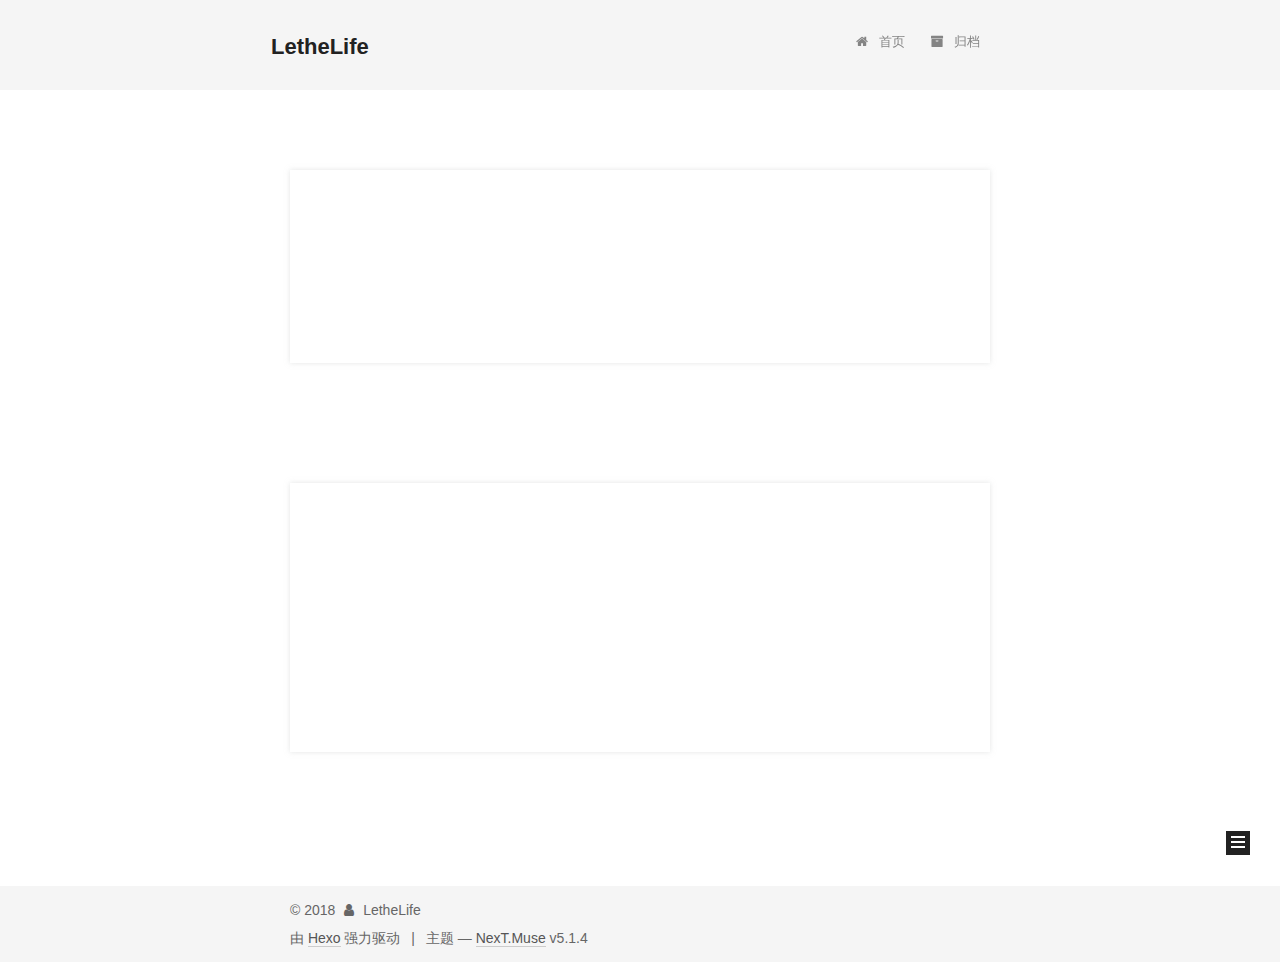
==== commit 12cd0ee2: "Site updated: 2018-02-05 17:07:48" ====
--- a/index.html
+++ b/index.html
@@ -1,13 +1,85 @@
 <!DOCTYPE html>
-<html>
+
+
+
+  
+
+
+<html class="theme-next muse use-motion" lang="zh-Hans">
 <head>
-  <meta charset="utf-8">
-  
-
-  
-  <title>LetheLife</title>
-  <meta name="viewport" content="width=device-width, initial-scale=1, maximum-scale=1">
-  <meta name="description" content="热爱技术，热爱生活的猿。">
+  <meta charset="UTF-8"/>
+<meta http-equiv="X-UA-Compatible" content="IE=edge" />
+<meta name="viewport" content="width=device-width, initial-scale=1, maximum-scale=1"/>
+<meta name="theme-color" content="#222">
+
+
+
+
+
+
+
+
+
+<meta http-equiv="Cache-Control" content="no-transform" />
+<meta http-equiv="Cache-Control" content="no-siteapp" />
+
+
+
+
+
+
+
+
+
+
+
+
+
+
+
+
+  
+  
+  <link href="/lib/fancybox/source/jquery.fancybox.css?v=2.1.5" rel="stylesheet" type="text/css" />
+
+
+
+
+
+
+
+<link href="/lib/font-awesome/css/font-awesome.min.css?v=4.6.2" rel="stylesheet" type="text/css" />
+
+<link href="/css/main.css?v=5.1.4" rel="stylesheet" type="text/css" />
+
+
+  <link rel="apple-touch-icon" sizes="180x180" href="/images/apple-touch-icon-next.png?v=5.1.4">
+
+
+  <link rel="icon" type="image/png" sizes="32x32" href="/images/favicon-32x32-next.png?v=5.1.4">
+
+
+  <link rel="icon" type="image/png" sizes="16x16" href="/images/favicon-16x16-next.png?v=5.1.4">
+
+
+  <link rel="mask-icon" href="/images/logo.svg?v=5.1.4" color="#222">
+
+
+
+
+
+  <meta name="keywords" content="信息安全, 渗透测试, 逆向工程, python" />
+
+
+
+
+
+
+
+
+
+
+<meta name="description" content="热爱技术，热爱生活的猿。">
 <meta property="og:type" content="website">
 <meta property="og:title" content="LetheLife">
 <meta property="og:url" content="http://yoursite.com/index.html">
@@ -17,215 +89,671 @@
 <meta name="twitter:card" content="summary">
 <meta name="twitter:title" content="LetheLife">
 <meta name="twitter:description" content="热爱技术，热爱生活的猿。">
-  
-    <link rel="alternate" href="/atom.xml" title="LetheLife" type="application/atom+xml">
-  
-  
-    <link rel="icon" href="/favicon.png">
-  
-  
-    <link href="//fonts.googleapis.com/css?family=Source+Code+Pro" rel="stylesheet" type="text/css">
-  
-  <link rel="stylesheet" href="/css/style.css">
+
+
+
+<script type="text/javascript" id="hexo.configurations">
+  var NexT = window.NexT || {};
+  var CONFIG = {
+    root: '/',
+    scheme: 'Muse',
+    version: '5.1.4',
+    sidebar: {"display":"always","offset":12,"b2t":false,"scrollpercent":false,"onmobile":false},
+    fancybox: true,
+    tabs: true,
+    motion: {"enable":true,"async":false,"transition":{"post_block":"fadeIn","post_header":"slideDownIn","post_body":"slideDownIn","coll_header":"slideLeftIn","sidebar":"slideUpIn"}},
+    duoshuo: {
+      userId: '0',
+      author: '博主'
+    },
+    algolia: {
+      applicationID: '',
+      apiKey: '',
+      indexName: '',
+      hits: {"per_page":10},
+      labels: {"input_placeholder":"Search for Posts","hits_empty":"We didn't find any results for the search: ${query}","hits_stats":"${hits} results found in ${time} ms"}
+    }
+  };
+</script>
+
+
+
+  <link rel="canonical" href="http://yoursite.com/"/>
+
+
+
+
+
+  <title>LetheLife - 一只热带雨林的猿</title>
+  
+
+
+
+
+
+
+
+
 </head>
 
-<body>
-  <div id="container">
-    <div id="wrap">
-      <header id="header">
-  <div id="banner"></div>
-  <div id="header-outer" class="outer">
-    <div id="header-title" class="inner">
-      <h1 id="logo-wrap">
-        <a href="/" id="logo">LetheLife</a>
-      </h1>
-      
-        <h2 id="subtitle-wrap">
-          <a href="/" id="subtitle">一只热带雨林的猿</a>
-        </h2>
-      
+<body itemscope itemtype="http://schema.org/WebPage" lang="zh-Hans">
+
+  
+  
+
+  <div class="container  
+  page-home">
+    <div class="headband"></div>
+
+    <header id="header" class="header" itemscope itemtype="http://schema.org/WPHeader">
+      <div class="header-inner"><div class="site-brand-wrapper">
+  <div class="site-meta ">
+    
+
+    <div class="custom-logo-site-title">
+      <a href="/"  class="brand" rel="start">
+        <span class="logo-line-before"><i></i></span>
+        <span class="site-title">LetheLife</span>
+        <span class="logo-line-after"><i></i></span>
+      </a>
     </div>
-    <div id="header-inner" class="inner">
-      <nav id="main-nav">
-        <a id="main-nav-toggle" class="nav-icon"></a>
-        
-          <a class="main-nav-link" href="/">Home</a>
-        
-          <a class="main-nav-link" href="/archives">Archives</a>
-        
-      </nav>
-      <nav id="sub-nav">
-        
-          <a id="nav-rss-link" class="nav-icon" href="/atom.xml" title="RSS Feed"></a>
-        
-        <a id="nav-search-btn" class="nav-icon" title="Suche"></a>
-      </nav>
-      <div id="search-form-wrap">
-        <form action="//google.com/search" method="get" accept-charset="UTF-8" class="search-form"><input type="search" name="q" class="search-form-input" placeholder="Search"><button type="submit" class="search-form-submit">&#xF002;</button><input type="hidden" name="sitesearch" value="http://yoursite.com"></form>
-      </div>
+      
+        <p class="site-subtitle">一只热带雨林的猿</p>
+      
+  </div>
+
+  <div class="site-nav-toggle">
+    <button>
+      <span class="btn-bar"></span>
+      <span class="btn-bar"></span>
+      <span class="btn-bar"></span>
+    </button>
+  </div>
+</div>
+
+<nav class="site-nav">
+  
+
+  
+    <ul id="menu" class="menu">
+      
+        
+        <li class="menu-item menu-item-home">
+          <a href="/" rel="section">
+            
+              <i class="menu-item-icon fa fa-fw fa-home"></i> <br />
+            
+            首页
+          </a>
+        </li>
+      
+        
+        <li class="menu-item menu-item-archives">
+          <a href="/archives/" rel="section">
+            
+              <i class="menu-item-icon fa fa-fw fa-archive"></i> <br />
+            
+            归档
+          </a>
+        </li>
+      
+
+      
+    </ul>
+  
+
+  
+</nav>
+
+
+
+ </div>
+    </header>
+
+    <main id="main" class="main">
+      <div class="main-inner">
+        <div class="content-wrap">
+          <div id="content" class="content">
+            
+  <section id="posts" class="posts-expand">
+    
+      
+
+  
+
+  
+  
+  
+
+  <article class="post post-type-normal" itemscope itemtype="http://schema.org/Article">
+  
+  
+  
+  <div class="post-block">
+    <link itemprop="mainEntityOfPage" href="http://yoursite.com/2018/02/05/nihao/">
+
+    <span hidden itemprop="author" itemscope itemtype="http://schema.org/Person">
+      <meta itemprop="name" content="LetheLife">
+      <meta itemprop="description" content="">
+      <meta itemprop="image" content="/images/avatar.jpg">
+    </span>
+
+    <span hidden itemprop="publisher" itemscope itemtype="http://schema.org/Organization">
+      <meta itemprop="name" content="LetheLife">
+    </span>
+
+    
+      <header class="post-header">
+
+        
+        
+          <h1 class="post-title" itemprop="name headline">
+                
+                <a class="post-title-link" href="/2018/02/05/nihao/" itemprop="url">nihao</a></h1>
+        
+
+        <div class="post-meta">
+          <span class="post-time">
+            
+              <span class="post-meta-item-icon">
+                <i class="fa fa-calendar-o"></i>
+              </span>
+              
+                <span class="post-meta-item-text">发表于</span>
+              
+              <time title="创建于" itemprop="dateCreated datePublished" datetime="2018-02-05T02:34:15+08:00">
+                2018-02-05
+              </time>
+            
+
+            
+
+            
+          </span>
+
+          
+
+          
+            
+          
+
+          
+          
+
+          
+
+          
+
+          
+
+        </div>
+      </header>
+    
+
+    
+    
+    
+    <div class="post-body" itemprop="articleBody">
+
+      
+      
+
+      
+        
+          
+          
+          
+          <!--noindex-->
+          <div class="post-button text-center">
+            <a class="btn" href="/2018/02/05/nihao/#more" rel="contents">
+              阅读全文 &raquo;
+            </a>
+          </div>
+          <!--/noindex-->
+        
+      
+    </div>
+    
+    
+    
+
+    
+
+    
+
+    
+
+    <footer class="post-footer">
+      
+
+      
+
+      
+
+      
+      
+        <div class="post-eof"></div>
+      
+    </footer>
+  </div>
+  
+  
+  
+  </article>
+
+
+    
+      
+
+  
+
+  
+  
+  
+
+  <article class="post post-type-normal" itemscope itemtype="http://schema.org/Article">
+  
+  
+  
+  <div class="post-block">
+    <link itemprop="mainEntityOfPage" href="http://yoursite.com/2018/02/05/hello-world/">
+
+    <span hidden itemprop="author" itemscope itemtype="http://schema.org/Person">
+      <meta itemprop="name" content="LetheLife">
+      <meta itemprop="description" content="">
+      <meta itemprop="image" content="/images/avatar.jpg">
+    </span>
+
+    <span hidden itemprop="publisher" itemscope itemtype="http://schema.org/Organization">
+      <meta itemprop="name" content="LetheLife">
+    </span>
+
+    
+      <header class="post-header">
+
+        
+        
+          <h1 class="post-title" itemprop="name headline">
+                
+                <a class="post-title-link" href="/2018/02/05/hello-world/" itemprop="url">Hello World</a></h1>
+        
+
+        <div class="post-meta">
+          <span class="post-time">
+            
+              <span class="post-meta-item-icon">
+                <i class="fa fa-calendar-o"></i>
+              </span>
+              
+                <span class="post-meta-item-text">发表于</span>
+              
+              <time title="创建于" itemprop="dateCreated datePublished" datetime="2018-02-05T01:29:08+08:00">
+                2018-02-05
+              </time>
+            
+
+            
+
+            
+          </span>
+
+          
+
+          
+            
+          
+
+          
+          
+
+          
+
+          
+
+          
+
+        </div>
+      </header>
+    
+
+    
+    
+    
+    <div class="post-body" itemprop="articleBody">
+
+      
+      
+
+      
+        
+          
+          Welcome to Hexo! This is your very first post. Check documentation for more info. If you get any problems when using Hexo, you can find the answer in 
+          ...
+          <!--noindex-->
+          <div class="post-button text-center">
+            <a class="btn" href="/2018/02/05/hello-world/#more" rel="contents">
+              阅读全文 &raquo;
+            </a>
+          </div>
+          <!--/noindex-->
+        
+      
+    </div>
+    
+    
+    
+
+    
+
+    
+
+    
+
+    <footer class="post-footer">
+      
+
+      
+
+      
+
+      
+      
+        <div class="post-eof"></div>
+      
+    </footer>
+  </div>
+  
+  
+  
+  </article>
+
+
+    
+  </section>
+
+  
+
+
+          </div>
+          
+
+
+          
+
+        </div>
+        
+          
+  
+  <div class="sidebar-toggle">
+    <div class="sidebar-toggle-line-wrap">
+      <span class="sidebar-toggle-line sidebar-toggle-line-first"></span>
+      <span class="sidebar-toggle-line sidebar-toggle-line-middle"></span>
+      <span class="sidebar-toggle-line sidebar-toggle-line-last"></span>
     </div>
   </div>
-</header>
-      <div class="outer">
-        <section id="main">
-  
-    <article id="post-nihao" class="article article-type-post" itemscope itemprop="blogPost">
-  <div class="article-meta">
-    <a href="/2018/02/05/nihao/" class="article-date">
-  <time datetime="2018-02-04T18:34:15.000Z" itemprop="datePublished">2018-02-05</time>
-</a>
-    
+
+  <aside id="sidebar" class="sidebar">
+    
+    <div class="sidebar-inner">
+
+      
+
+      
+
+      <section class="site-overview-wrap sidebar-panel sidebar-panel-active">
+        <div class="site-overview">
+          <div class="site-author motion-element" itemprop="author" itemscope itemtype="http://schema.org/Person">
+            
+              <img class="site-author-image" itemprop="image"
+                src="/images/avatar.jpg"
+                alt="LetheLife" />
+            
+              <p class="site-author-name" itemprop="name">LetheLife</p>
+              <p class="site-description motion-element" itemprop="description">热爱技术，热爱生活的猿。</p>
+          </div>
+
+          <nav class="site-state motion-element">
+
+            
+              <div class="site-state-item site-state-posts">
+              
+                <a href="/archives/">
+              
+                  <span class="site-state-item-count">2</span>
+                  <span class="site-state-item-name">日志</span>
+                </a>
+              </div>
+            
+
+            
+
+            
+
+          </nav>
+
+          
+
+          
+
+          
+          
+
+          
+          
+            <div class="links-of-blogroll motion-element links-of-blogroll-block">
+              <div class="links-of-blogroll-title">
+                <i class="fa  fa-fw fa-link"></i>
+                友情链接
+              </div>
+              <ul class="links-of-blogroll-list">
+                
+                  <li class="links-of-blogroll-item">
+                    <a href="http://nobgr.me/" title="Nobgr" target="_blank">Nobgr</a>
+                  </li>
+                
+              </ul>
+            </div>
+          
+
+          
+
+        </div>
+      </section>
+
+      
+
+      
+
+    </div>
+  </aside>
+
+
+        
+      </div>
+    </main>
+
+    <footer id="footer" class="footer">
+      <div class="footer-inner">
+        <div class="copyright">&copy; <span itemprop="copyrightYear">2018</span>
+  <span class="with-love">
+    <i class="fa fa-user"></i>
+  </span>
+  <span class="author" itemprop="copyrightHolder">LetheLife</span>
+
+  
+</div>
+
+
+  <div class="powered-by">由 <a class="theme-link" target="_blank" href="https://hexo.io">Hexo</a> 强力驱动</div>
+
+
+
+  <span class="post-meta-divider">|</span>
+
+
+
+  <div class="theme-info">主题 &mdash; <a class="theme-link" target="_blank" href="https://github.com/iissnan/hexo-theme-next">NexT.Muse</a> v5.1.4</div>
+
+
+
+
+        
+
+
+
+
+
+
+
+        
+      </div>
+    </footer>
+
+    
+      <div class="back-to-top">
+        <i class="fa fa-arrow-up"></i>
+        
+      </div>
+    
+
+    
+
   </div>
-  <div class="article-inner">
-    
-    
-      <header class="article-header">
-        
-  
-    <h1 itemprop="name">
-      <a class="article-title" href="/2018/02/05/nihao/">nihao</a>
-    </h1>
-  
-
-      </header>
-    
-    <div class="article-entry" itemprop="articleBody">
-      
-        
-      
-    </div>
-    <footer class="article-footer">
-      <a data-url="http://yoursite.com/2018/02/05/nihao/" data-id="cjd9zl4tq0000psuo5i3b5a7e" class="article-share-link">Teilen</a>
-      
-      
-    </footer>
-  </div>
-  
-</article>
-
-
-  
-    <article id="post-hello-world" class="article article-type-post" itemscope itemprop="blogPost">
-  <div class="article-meta">
-    <a href="/2018/02/05/hello-world/" class="article-date">
-  <time datetime="2018-02-04T17:29:08.056Z" itemprop="datePublished">2018-02-05</time>
-</a>
-    
-  </div>
-  <div class="article-inner">
-    
-    
-      <header class="article-header">
-        
-  
-    <h1 itemprop="name">
-      <a class="article-title" href="/2018/02/05/hello-world/">Hello World</a>
-    </h1>
-  
-
-      </header>
-    
-    <div class="article-entry" itemprop="articleBody">
-      
-        <p>Welcome to <a href="https://hexo.io/" target="_blank" rel="noopener">Hexo</a>! This is your very first post. Check <a href="https://hexo.io/docs/" target="_blank" rel="noopener">documentation</a> for more info. If you get any problems when using Hexo, you can find the answer in <a href="https://hexo.io/docs/troubleshooting.html" target="_blank" rel="noopener">troubleshooting</a> or you can ask me on <a href="https://github.com/hexojs/hexo/issues" target="_blank" rel="noopener">GitHub</a>.</p>
-<h2 id="Quick-Start"><a href="#Quick-Start" class="headerlink" title="Quick Start"></a>Quick Start</h2><h3 id="Create-a-new-post"><a href="#Create-a-new-post" class="headerlink" title="Create a new post"></a>Create a new post</h3><figure class="highlight bash"><table><tr><td class="gutter"><pre><span class="line">1</span><br></pre></td><td class="code"><pre><span class="line">$ hexo new <span class="string">"My New Post"</span></span><br></pre></td></tr></table></figure>
-<p>More info: <a href="https://hexo.io/docs/writing.html" target="_blank" rel="noopener">Writing</a></p>
-<h3 id="Run-server"><a href="#Run-server" class="headerlink" title="Run server"></a>Run server</h3><figure class="highlight bash"><table><tr><td class="gutter"><pre><span class="line">1</span><br></pre></td><td class="code"><pre><span class="line">$ hexo server</span><br></pre></td></tr></table></figure>
-<p>More info: <a href="https://hexo.io/docs/server.html" target="_blank" rel="noopener">Server</a></p>
-<h3 id="Generate-static-files"><a href="#Generate-static-files" class="headerlink" title="Generate static files"></a>Generate static files</h3><figure class="highlight bash"><table><tr><td class="gutter"><pre><span class="line">1</span><br></pre></td><td class="code"><pre><span class="line">$ hexo generate</span><br></pre></td></tr></table></figure>
-<p>More info: <a href="https://hexo.io/docs/generating.html" target="_blank" rel="noopener">Generating</a></p>
-<h3 id="Deploy-to-remote-sites"><a href="#Deploy-to-remote-sites" class="headerlink" title="Deploy to remote sites"></a>Deploy to remote sites</h3><figure class="highlight bash"><table><tr><td class="gutter"><pre><span class="line">1</span><br></pre></td><td class="code"><pre><span class="line">$ hexo deploy</span><br></pre></td></tr></table></figure>
-<p>More info: <a href="https://hexo.io/docs/deployment.html" target="_blank" rel="noopener">Deployment</a></p>
-
-      
-    </div>
-    <footer class="article-footer">
-      <a data-url="http://yoursite.com/2018/02/05/hello-world/" data-id="cjd9zl4u40001psuotc9mwzdo" class="article-share-link">Teilen</a>
-      
-      
-    </footer>
-  </div>
-  
-</article>
-
-
-  
-
-
-</section>
-        
-          <aside id="sidebar">
-  
-    
-
-  
-    
-
-  
-    
-  
-    
-  <div class="widget-wrap">
-    <h3 class="widget-title">Archiv</h3>
-    <div class="widget">
-      <ul class="archive-list"><li class="archive-list-item"><a class="archive-list-link" href="/archives/2018/02/">February 2018</a></li></ul>
-    </div>
-  </div>
-
-
-  
-    
-  <div class="widget-wrap">
-    <h3 class="widget-title">letzter Beitrag</h3>
-    <div class="widget">
-      <ul>
-        
-          <li>
-            <a href="/2018/02/05/nihao/">nihao</a>
-          </li>
-        
-          <li>
-            <a href="/2018/02/05/hello-world/">Hello World</a>
-          </li>
-        
-      </ul>
-    </div>
-  </div>
-
-  
-</aside>
-        
-      </div>
-      <footer id="footer">
-  
-  <div class="outer">
-    <div id="footer-info" class="inner">
-      &copy; 2018 LetheLife<br>
-      Powered by <a href="http://hexo.io/" target="_blank">Hexo</a>
-    </div>
-  </div>
-</footer>
-    </div>
-    <nav id="mobile-nav">
-  
-    <a href="/" class="mobile-nav-link">Home</a>
-  
-    <a href="/archives" class="mobile-nav-link">Archives</a>
-  
-</nav>
-    
-
-<script src="//ajax.googleapis.com/ajax/libs/jquery/2.0.3/jquery.min.js"></script>
-
-
-  <link rel="stylesheet" href="/fancybox/jquery.fancybox.css">
-  <script src="/fancybox/jquery.fancybox.pack.js"></script>
-
-
-<script src="/js/script.js"></script>
-
-
-
-  </div>
+
+  
+
+<script type="text/javascript">
+  if (Object.prototype.toString.call(window.Promise) !== '[object Function]') {
+    window.Promise = null;
+  }
+</script>
+
+
+
+
+
+
+
+
+
+  
+
+
+
+
+
+
+
+
+
+
+
+
+  
+  
+    <script type="text/javascript" src="/lib/jquery/index.js?v=2.1.3"></script>
+  
+
+  
+  
+    <script type="text/javascript" src="/lib/fastclick/lib/fastclick.min.js?v=1.0.6"></script>
+  
+
+  
+  
+    <script type="text/javascript" src="/lib/jquery_lazyload/jquery.lazyload.js?v=1.9.7"></script>
+  
+
+  
+  
+    <script type="text/javascript" src="/lib/velocity/velocity.min.js?v=1.2.1"></script>
+  
+
+  
+  
+    <script type="text/javascript" src="/lib/velocity/velocity.ui.min.js?v=1.2.1"></script>
+  
+
+  
+  
+    <script type="text/javascript" src="/lib/fancybox/source/jquery.fancybox.pack.js?v=2.1.5"></script>
+  
+
+
+  
+
+
+  <script type="text/javascript" src="/js/src/utils.js?v=5.1.4"></script>
+
+  <script type="text/javascript" src="/js/src/motion.js?v=5.1.4"></script>
+
+
+
+  
+  
+
+  
+
+  
+
+
+  <script type="text/javascript" src="/js/src/bootstrap.js?v=5.1.4"></script>
+
+
+
+  
+
+
+  
+
+
+
+
+	
+
+
+
+
+
+  
+
+
+
+
+
+  
+
+
+
+
+
+
+
+
+
+
+
+
+  
+
+
+
+
+
+  
+
+  
+
+  
+
+  
+  
+
+  
+
+  
+
+  
+
 </body>
-</html>+</html>
--- a/css/main.css
+++ b/css/main.css
@@ -0,0 +1,3025 @@
+/* normalize.css v3.0.2 | MIT License | git.io/normalize */
+html {
+  font-family: sans-serif; /* 1 */
+  -ms-text-size-adjust: 100%; /* 2 */
+  -webkit-text-size-adjust: 100%; /* 2 */
+}
+body {
+  margin: 0;
+}
+article,
+aside,
+details,
+figcaption,
+figure,
+footer,
+header,
+hgroup,
+main,
+menu,
+nav,
+section,
+summary {
+  display: block;
+}
+audio,
+canvas,
+progress,
+video {
+  display: inline-block; /* 1 */
+  vertical-align: baseline; /* 2 */
+}
+audio:not([controls]) {
+  display: none;
+  height: 0;
+}
+[hidden],
+template {
+  display: none;
+}
+a {
+  background-color: transparent;
+}
+a:active,
+a:hover {
+  outline: 0;
+}
+abbr[title] {
+  border-bottom: 1px dotted;
+}
+b,
+strong {
+  font-weight: bold;
+}
+dfn {
+  font-style: italic;
+}
+h1 {
+  font-size: 2em;
+  margin: 0.67em 0;
+}
+mark {
+  background: #ff0;
+  color: #000;
+}
+small {
+  font-size: 80%;
+}
+sub,
+sup {
+  font-size: 75%;
+  line-height: 0;
+  position: relative;
+  vertical-align: baseline;
+}
+sup {
+  top: -0.5em;
+}
+sub {
+  bottom: -0.25em;
+}
+img {
+  border: 0;
+}
+svg:not(:root) {
+  overflow: hidden;
+}
+figure {
+  margin: 1em 40px;
+}
+hr {
+  -moz-box-sizing: content-box;
+  box-sizing: content-box;
+  height: 0;
+}
+pre {
+  overflow: auto;
+}
+code,
+kbd,
+pre,
+samp {
+  font-family: monospace, monospace;
+  font-size: 1em;
+}
+button,
+input,
+optgroup,
+select,
+textarea {
+  color: inherit; /* 1 */
+  font: inherit; /* 2 */
+  margin: 0; /* 3 */
+}
+button {
+  overflow: visible;
+}
+button,
+select {
+  text-transform: none;
+}
+button,
+html input[type="button"],
+input[type="reset"],
+input[type="submit"] {
+  -webkit-appearance: button; /* 2 */
+  cursor: pointer; /* 3 */
+}
+button[disabled],
+html input[disabled] {
+  cursor: default;
+}
+button::-moz-focus-inner,
+input::-moz-focus-inner {
+  border: 0;
+  padding: 0;
+}
+input {
+  line-height: normal;
+}
+input[type="checkbox"],
+input[type="radio"] {
+  box-sizing: border-box; /* 1 */
+  padding: 0; /* 2 */
+}
+input[type="number"]::-webkit-inner-spin-button,
+input[type="number"]::-webkit-outer-spin-button {
+  height: auto;
+}
+input[type="search"] {
+  -webkit-appearance: textfield; /* 1 */
+  -moz-box-sizing: content-box;
+  -webkit-box-sizing: content-box; /* 2 */
+  box-sizing: content-box;
+}
+input[type="search"]::-webkit-search-cancel-button,
+input[type="search"]::-webkit-search-decoration {
+  -webkit-appearance: none;
+}
+fieldset {
+  border: 1px solid #c0c0c0;
+  margin: 0 2px;
+  padding: 0.35em 0.625em 0.75em;
+}
+legend {
+  border: 0; /* 1 */
+  padding: 0; /* 2 */
+}
+textarea {
+  overflow: auto;
+}
+optgroup {
+  font-weight: bold;
+}
+table {
+  border-collapse: collapse;
+  border-spacing: 0;
+}
+td,
+th {
+  padding: 0;
+}
+::selection {
+  background: #262a30;
+  color: #fff;
+}
+body {
+  position: relative;
+  font-family: 'Lato', "PingFang SC", "Microsoft YaHei", sans-serif;
+  font-size: 14px;
+  line-height: 2;
+  color: #555;
+  background: #fff;
+}
+@media (max-width: 767px) {
+  body {
+    padding-right: 0 !important;
+  }
+}
+@media (min-width: 768px) and (max-width: 991px) {
+  body {
+    padding-right: 0 !important;
+  }
+}
+@media (min-width: 1600px) {
+  body {
+    font-size: 16px;
+  }
+}
+h1,
+h2,
+h3,
+h4,
+h5,
+h6 {
+  margin: 0;
+  padding: 0;
+  font-weight: bold;
+  line-height: 1.5;
+  font-family: 'Lato', "PingFang SC", "Microsoft YaHei", sans-serif;
+}
+h2,
+h3,
+h4,
+h5,
+h6 {
+  margin: 20px 0 15px;
+}
+h1 {
+  font-size: 24px;
+}
+@media (max-width: 767px) {
+  h1 {
+    font-size: 20px;
+  }
+}
+h2 {
+  font-size: 22px;
+}
+@media (max-width: 767px) {
+  h2 {
+    font-size: 18px;
+  }
+}
+h3 {
+  font-size: 20px;
+}
+@media (max-width: 767px) {
+  h3 {
+    font-size: 16px;
+  }
+}
+h4 {
+  font-size: 18px;
+}
+@media (max-width: 767px) {
+  h4 {
+    font-size: 14px;
+  }
+}
+h5 {
+  font-size: 16px;
+}
+@media (max-width: 767px) {
+  h5 {
+    font-size: 12px;
+  }
+}
+h6 {
+  font-size: 14px;
+}
+@media (max-width: 767px) {
+  h6 {
+    font-size: 10px;
+  }
+}
+p {
+  margin: 0 0 20px 0;
+}
+a {
+  color: #555;
+  text-decoration: none;
+  outline: none;
+  border-bottom: 1px solid #999;
+  word-wrap: break-word;
+}
+a:hover {
+  color: #222;
+  border-bottom-color: #222;
+}
+blockquote {
+  margin: 0;
+  padding: 0;
+}
+img {
+  display: block;
+  margin: auto;
+  max-width: 100%;
+  height: auto;
+}
+hr {
+  margin: 40px 0;
+  height: 3px;
+  border: none;
+  background-color: #ddd;
+  background-image: repeating-linear-gradient(-45deg, #fff, #fff 4px, transparent 4px, transparent 8px);
+}
+blockquote {
+  padding: 0 15px;
+  color: #666;
+  border-left: 4px solid #ddd;
+}
+blockquote cite::before {
+  content: "-";
+  padding: 0 5px;
+}
+dt {
+  font-weight: 700;
+}
+dd {
+  margin: 0;
+  padding: 0;
+}
+kbd {
+  border: 1px solid #ccc;
+  border-radius: 0.2em;
+  box-shadow: 0.1em 0.1em 0.2em rgba(0,0,0,0.1);
+  background-color: #f9f9f9;
+  font-family: inherit;
+  background-image: -webkit-linear-gradient(top, #eee, #fff, #eee);
+  padding: 0.1em 0.3em;
+  white-space: nowrap;
+}
+.text-left {
+  text-align: left;
+}
+.text-center {
+  text-align: center;
+}
+.text-right {
+  text-align: right;
+}
+.text-justify {
+  text-align: justify;
+}
+.text-nowrap {
+  white-space: nowrap;
+}
+.text-lowercase {
+  text-transform: lowercase;
+}
+.text-uppercase {
+  text-transform: uppercase;
+}
+.text-capitalize {
+  text-transform: capitalize;
+}
+.center-block {
+  display: block;
+  margin-left: auto;
+  margin-right: auto;
+}
+.clearfix:before,
+.clearfix:after {
+  content: " ";
+  display: table;
+}
+.clearfix:after {
+  clear: both;
+}
+.pullquote {
+  width: 45%;
+}
+.pullquote.left {
+  float: left;
+  margin-left: 5px;
+  margin-right: 10px;
+}
+.pullquote.right {
+  float: right;
+  margin-left: 10px;
+  margin-right: 5px;
+}
+.affix.affix.affix {
+  position: fixed;
+}
+.translation {
+  margin-top: -20px;
+  font-size: 14px;
+  color: #999;
+}
+.scrollbar-measure {
+  width: 100px;
+  height: 100px;
+  overflow: scroll;
+  position: absolute;
+  top: -9999px;
+}
+.use-motion .motion-element {
+  opacity: 0;
+}
+table {
+  margin: 20px 0;
+  width: 100%;
+  border-collapse: collapse;
+  border-spacing: 0;
+  border: 1px solid #ddd;
+  font-size: 14px;
+  table-layout: fixed;
+  word-wrap: break-all;
+}
+table>tbody>tr:nth-of-type(odd) {
+  background-color: #f9f9f9;
+}
+table>tbody>tr:hover {
+  background-color: #f5f5f5;
+}
+caption,
+th,
+td {
+  padding: 8px;
+  text-align: left;
+  vertical-align: middle;
+  font-weight: normal;
+}
+th,
+td {
+  border-bottom: 3px solid #ddd;
+  border-right: 1px solid #eee;
+}
+th {
+  padding-bottom: 10px;
+  font-weight: 700;
+}
+td {
+  border-bottom-width: 1px;
+}
+html,
+body {
+  height: 100%;
+}
+.container {
+  position: relative;
+  min-height: 100%;
+}
+.header-inner {
+  margin: 0 auto;
+  padding: 100px 0 70px;
+  width: 700px;
+}
+@media (min-width: 1600px) {
+  .container .header-inner {
+    width: 900px;
+  }
+}
+.main {
+  padding-bottom: 150px;
+}
+.main-inner {
+  margin: 0 auto;
+  width: 700px;
+}
+@media (min-width: 1600px) {
+  .container .main-inner {
+    width: 900px;
+  }
+}
+.footer {
+  position: absolute;
+  left: 0;
+  bottom: 0;
+  width: 100%;
+  min-height: 50px;
+}
+.footer-inner {
+  box-sizing: border-box;
+  margin: 20px auto;
+  width: 700px;
+}
+@media (min-width: 1600px) {
+  .container .footer-inner {
+    width: 900px;
+  }
+}
+pre,
+.highlight {
+  overflow: auto;
+  margin: 20px 0;
+  padding: 0;
+  font-size: 13px;
+  color: #4d4d4c;
+  background: #f7f7f7;
+  line-height: 1.6;
+}
+pre,
+code {
+  font-family: consolas, Menlo, "PingFang SC", "Microsoft YaHei", monospace;
+}
+code {
+  padding: 2px 4px;
+  word-wrap: break-word;
+  color: #555;
+  background: #eee;
+  border-radius: 3px;
+  font-size: 13px;
+}
+pre {
+  padding: 10px;
+}
+pre code {
+  padding: 0;
+  color: #4d4d4c;
+  background: none;
+  text-shadow: none;
+}
+.highlight {
+  border-radius: 1px;
+}
+.highlight pre {
+  border: none;
+  margin: 0;
+  padding: 10px 0;
+}
+.highlight table {
+  margin: 0;
+  width: auto;
+  border: none;
+}
+.highlight td {
+  border: none;
+  padding: 0;
+}
+.highlight figcaption {
+  font-size: 1em;
+  color: #4d4d4c;
+  line-height: 1em;
+  margin-bottom: 1em;
+}
+.highlight figcaption:before,
+.highlight figcaption:after {
+  content: " ";
+  display: table;
+}
+.highlight figcaption:after {
+  clear: both;
+}
+.highlight figcaption a {
+  float: right;
+  color: #4d4d4c;
+}
+.highlight figcaption a:hover {
+  border-bottom-color: #4d4d4c;
+}
+.highlight .gutter pre {
+  padding-left: 10px;
+  padding-right: 10px;
+  color: #869194;
+  text-align: right;
+  background-color: #eff2f3;
+}
+.highlight .code pre {
+  width: 100%;
+  padding-left: 10px;
+  padding-right: 10px;
+  background-color: #f7f7f7;
+}
+.highlight .line {
+  height: 20px;
+}
+.gutter {
+  -webkit-user-select: none;
+  -moz-user-select: none;
+  -ms-user-select: none;
+  user-select: none;
+}
+.gist table {
+  width: auto;
+}
+.gist table td {
+  border: none;
+}
+pre .deletion {
+  background: #fdd;
+}
+pre .addition {
+  background: #dfd;
+}
+pre .meta {
+  color: #8959a8;
+}
+pre .comment {
+  color: #8e908c;
+}
+pre .variable,
+pre .attribute,
+pre .tag,
+pre .regexp,
+pre .ruby .constant,
+pre .xml .tag .title,
+pre .xml .pi,
+pre .xml .doctype,
+pre .html .doctype,
+pre .css .id,
+pre .css .class,
+pre .css .pseudo {
+  color: #c82829;
+}
+pre .number,
+pre .preprocessor,
+pre .built_in,
+pre .literal,
+pre .params,
+pre .constant,
+pre .command {
+  color: #f5871f;
+}
+pre .ruby .class .title,
+pre .css .rules .attribute,
+pre .string,
+pre .value,
+pre .inheritance,
+pre .header,
+pre .ruby .symbol,
+pre .xml .cdata,
+pre .special,
+pre .number,
+pre .formula {
+  color: #718c00;
+}
+pre .title,
+pre .css .hexcolor {
+  color: #3e999f;
+}
+pre .function,
+pre .python .decorator,
+pre .python .title,
+pre .ruby .function .title,
+pre .ruby .title .keyword,
+pre .perl .sub,
+pre .javascript .title,
+pre .coffeescript .title {
+  color: #4271ae;
+}
+pre .keyword,
+pre .javascript .function {
+  color: #8959a8;
+}
+.full-image.full-image.full-image.full-image {
+  border: none;
+  max-width: 100%;
+  width: auto;
+  margin: 20px auto 25px;
+}
+@media (min-width: 992px) {
+  .full-image.full-image.full-image.full-image {
+    max-width: none;
+    width: 110%;
+    margin: 25px -5%;
+  }
+}
+.blockquote-center,
+.page-home .post-type-quote blockquote,
+.page-post-detail .post-type-quote blockquote {
+  position: relative;
+  margin: 40px 0;
+  padding: 0;
+  border-left: none;
+  text-align: center;
+}
+.blockquote-center::before,
+.page-home .post-type-quote blockquote::before,
+.page-post-detail .post-type-quote blockquote::before,
+.blockquote-center::after,
+.page-home .post-type-quote blockquote::after,
+.page-post-detail .post-type-quote blockquote::after {
+  position: absolute;
+  content: ' ';
+  display: block;
+  width: 100%;
+  height: 24px;
+  opacity: 0.2;
+  background-repeat: no-repeat;
+  background-position: 0 -6px;
+  background-size: 22px 22px;
+}
+.blockquote-center::before,
+.page-home .post-type-quote blockquote::before,
+.page-post-detail .post-type-quote blockquote::before {
+  top: -20px;
+  background-image: url("../images/quote-l.svg");
+  border-top: 1px solid #ccc;
+}
+.blockquote-center::after,
+.page-home .post-type-quote blockquote::after,
+.page-post-detail .post-type-quote blockquote::after {
+  bottom: -20px;
+  background-image: url("../images/quote-r.svg");
+  border-bottom: 1px solid #ccc;
+  background-position: 100% 8px;
+}
+.blockquote-center p,
+.page-home .post-type-quote blockquote p,
+.page-post-detail .post-type-quote blockquote p,
+.blockquote-center div,
+.page-home .post-type-quote blockquote div,
+.page-post-detail .post-type-quote blockquote div {
+  text-align: center;
+}
+.post .post-body .group-picture img {
+  box-sizing: border-box;
+  padding: 0 3px;
+  border: none;
+}
+.post .group-picture-row {
+  overflow: hidden;
+  margin-top: 6px;
+}
+.post .group-picture-row:first-child {
+  margin-top: 0;
+}
+.post .group-picture-column {
+  float: left;
+}
+.page-post-detail .post-body .group-picture-column {
+  float: none;
+  margin-top: 10px;
+  width: auto !important;
+}
+.page-post-detail .post-body .group-picture-column img {
+  margin: 0 auto;
+}
+.page-archive .group-picture-container {
+  overflow: hidden;
+}
+.page-archive .group-picture-row {
+  float: left;
+}
+.page-archive .group-picture-row:first-child {
+  margin-top: 6px;
+}
+.page-archive .group-picture-column {
+  max-width: 150px;
+  max-height: 150px;
+}
+.post-body .note {
+  position: relative;
+  padding: 15px;
+  margin-bottom: 20px;
+  border: 1px solid #eee;
+  border-left-width: 5px;
+  border-radius: 3px;
+}
+.post-body .note h2,
+.post-body .note h3,
+.post-body .note h4,
+.post-body .note h5,
+.post-body .note h6 {
+  margin-top: 0;
+  margin-bottom: 0;
+  border-bottom: initial;
+  padding-top: 0 !important;
+}
+.post-body .note p:first-child,
+.post-body .note ul:first-child,
+.post-body .note ol:first-child,
+.post-body .note table:first-child,
+.post-body .note pre:first-child,
+.post-body .note blockquote:first-child {
+  margin-top: 0;
+}
+.post-body .note p:last-child,
+.post-body .note ul:last-child,
+.post-body .note ol:last-child,
+.post-body .note table:last-child,
+.post-body .note pre:last-child,
+.post-body .note blockquote:last-child {
+  margin-bottom: 0;
+}
+.post-body .note.default {
+  border-left-color: #777;
+}
+.post-body .note.default h2,
+.post-body .note.default h3,
+.post-body .note.default h4,
+.post-body .note.default h5,
+.post-body .note.default h6 {
+  color: #777;
+}
+.post-body .note.primary {
+  border-left-color: #6f42c1;
+}
+.post-body .note.primary h2,
+.post-body .note.primary h3,
+.post-body .note.primary h4,
+.post-body .note.primary h5,
+.post-body .note.primary h6 {
+  color: #6f42c1;
+}
+.post-body .note.info {
+  border-left-color: #428bca;
+}
+.post-body .note.info h2,
+.post-body .note.info h3,
+.post-body .note.info h4,
+.post-body .note.info h5,
+.post-body .note.info h6 {
+  color: #428bca;
+}
+.post-body .note.success {
+  border-left-color: #5cb85c;
+}
+.post-body .note.success h2,
+.post-body .note.success h3,
+.post-body .note.success h4,
+.post-body .note.success h5,
+.post-body .note.success h6 {
+  color: #5cb85c;
+}
+.post-body .note.warning {
+  border-left-color: #f0ad4e;
+}
+.post-body .note.warning h2,
+.post-body .note.warning h3,
+.post-body .note.warning h4,
+.post-body .note.warning h5,
+.post-body .note.warning h6 {
+  color: #f0ad4e;
+}
+.post-body .note.danger {
+  border-left-color: #d9534f;
+}
+.post-body .note.danger h2,
+.post-body .note.danger h3,
+.post-body .note.danger h4,
+.post-body .note.danger h5,
+.post-body .note.danger h6 {
+  color: #d9534f;
+}
+.post-body .label {
+  display: inline;
+  padding: 0 2px;
+  white-space: nowrap;
+}
+.post-body .label.default {
+  background-color: #f0f0f0;
+}
+.post-body .label.primary {
+  background-color: #efe6f7;
+}
+.post-body .label.info {
+  background-color: #e5f2f8;
+}
+.post-body .label.success {
+  background-color: #e7f4e9;
+}
+.post-body .label.warning {
+  background-color: #fcf6e1;
+}
+.post-body .label.danger {
+  background-color: #fae8eb;
+}
+.post-body .tabs {
+  position: relative;
+  display: block;
+  margin-bottom: 20px;
+  padding-top: 10px;
+}
+.post-body .tabs ul.nav-tabs {
+  margin: 0;
+  padding: 0;
+  display: flex;
+  margin-bottom: -1px;
+}
+@media (max-width: 413px) {
+  .post-body .tabs ul.nav-tabs {
+    display: block;
+    margin-bottom: 5px;
+  }
+}
+.post-body .tabs ul.nav-tabs li.tab {
+  list-style-type: none !important;
+  margin: 0 0.25em 0 0;
+  border-top: 3px solid transparent;
+  border-left: 1px solid transparent;
+  border-right: 1px solid transparent;
+}
+@media (max-width: 413px) {
+  .post-body .tabs ul.nav-tabs li.tab {
+    margin: initial;
+    border-top: 1px solid transparent;
+    border-left: 3px solid transparent;
+    border-right: 1px solid transparent;
+    border-bottom: 1px solid transparent;
+  }
+}
+.post-body .tabs ul.nav-tabs li.tab a {
+  outline: 0;
+  border-bottom: initial;
+  display: block;
+  line-height: 1.8em;
+  padding: 0.25em 0.75em;
+  transition-duration: 0.2s;
+  transition-timing-function: ease-out;
+  transition-delay: 0s;
+}
+.post-body .tabs ul.nav-tabs li.tab a i {
+  width: 1.285714285714286em;
+}
+.post-body .tabs ul.nav-tabs li.tab.active {
+  border-top: 3px solid #fc6423;
+  border-left: 1px solid #ddd;
+  border-right: 1px solid #ddd;
+  background-color: #fff;
+}
+@media (max-width: 413px) {
+  .post-body .tabs ul.nav-tabs li.tab.active {
+    border-top: 1px solid #ddd;
+    border-left: 3px solid #fc6423;
+    border-right: 1px solid #ddd;
+    border-bottom: 1px solid #ddd;
+  }
+}
+.post-body .tabs ul.nav-tabs li.tab.active a {
+  cursor: default;
+  color: #555;
+}
+.post-body .tabs .tab-content {
+  background-color: #fff;
+}
+.post-body .tabs .tab-content .tab-pane {
+  border: 1px solid #ddd;
+  padding: 20px 20px 0 20px;
+}
+.post-body .tabs .tab-content .tab-pane:not(.active) {
+  display: none !important;
+}
+.post-body .tabs .tab-content .tab-pane.active {
+  display: block !important;
+}
+.btn {
+  display: inline-block;
+  padding: 0 20px;
+  font-size: 14px;
+  color: #555;
+  background: transparent;
+  border: 2px solid #222;
+  text-decoration: none;
+  border-radius: 0;
+  transition-property: background-color;
+  transition-duration: 0.2s;
+  transition-timing-function: ease-in-out;
+  transition-delay: 0s;
+  line-height: 2;
+}
+.btn:hover {
+  border-color: #222;
+  color: #222;
+  background: #fff;
+}
+.btn +.btn {
+  margin: 0 0 8px 8px;
+}
+.btn .fa-fw {
+  width: 1.285714285714286em;
+  text-align: left;
+}
+.btn-bar {
+  display: block;
+  width: 22px;
+  height: 2px;
+  background: #555;
+  border-radius: 1px;
+}
+.btn-bar+.btn-bar {
+  margin-top: 4px;
+}
+.pagination {
+  margin: 120px 0 40px;
+  text-align: center;
+  border-top: 1px solid #eee;
+}
+.page-number-basic,
+.pagination .prev,
+.pagination .next,
+.pagination .page-number,
+.pagination .space {
+  display: inline-block;
+  position: relative;
+  top: -1px;
+  margin: 0 10px;
+  padding: 0 11px;
+}
+@media (max-width: 767px) {
+  .page-number-basic,
+  .pagination .prev,
+  .pagination .next,
+  .pagination .page-number,
+  .pagination .space {
+    margin: 0 5px;
+  }
+}
+.pagination .prev,
+.pagination .next,
+.pagination .page-number {
+  border-bottom: 0;
+  border-top: 1px solid #eee;
+  transition-property: border-color;
+  transition-duration: 0.2s;
+  transition-timing-function: ease-in-out;
+  transition-delay: 0s;
+}
+.pagination .prev:hover,
+.pagination .next:hover,
+.pagination .page-number:hover {
+  border-top-color: #222;
+}
+.pagination .space {
+  padding: 0;
+  margin: 0;
+}
+.pagination .prev {
+  margin-left: 0;
+}
+.pagination .next {
+  margin-right: 0;
+}
+.pagination .page-number.current {
+  color: #fff;
+  background: #ccc;
+  border-top-color: #ccc;
+}
+@media (max-width: 767px) {
+  .pagination {
+    border-top: none;
+  }
+  .pagination .prev,
+  .pagination .next,
+  .pagination .page-number {
+    margin-bottom: 10px;
+    border-top: 0;
+    border-bottom: 1px solid #eee;
+    padding: 0 10px;
+  }
+  .pagination .prev:hover,
+  .pagination .next:hover,
+  .pagination .page-number:hover {
+    border-bottom-color: #222;
+  }
+}
+.comments {
+  margin: 60px 20px 0;
+}
+.tag-cloud {
+  text-align: center;
+}
+.tag-cloud a {
+  display: inline-block;
+  margin: 10px;
+}
+.back-to-top {
+  box-sizing: border-box;
+  position: fixed;
+  bottom: -100px;
+  right: 30px;
+  z-index: 1050;
+  padding: 0 6px;
+  width: 24px;
+  background: #222;
+  font-size: 12px;
+  opacity: 1;
+  color: #fff;
+  cursor: pointer;
+  text-align: center;
+  -webkit-transform: translateZ(0);
+  transition-property: bottom;
+  transition-duration: 0.2s;
+  transition-timing-function: ease-in-out;
+  transition-delay: 0s;
+}
+@media (min-width: 768px) and (max-width: 991px) {
+  .back-to-top {
+    display: none !important;
+  }
+}
+@media (max-width: 767px) {
+  .back-to-top {
+    display: none !important;
+  }
+}
+.back-to-top.back-to-top-on {
+  bottom: 19px;
+}
+.header {
+  background: transparent;
+}
+.header-inner {
+  position: relative;
+}
+.headband {
+  height: 3px;
+  background: #222;
+}
+.site-meta {
+  margin: 0;
+  text-align: left;
+}
+@media (max-width: 767px) {
+  .site-meta {
+    text-align: center;
+  }
+}
+.brand {
+  position: relative;
+  display: inline-block;
+  padding: 0 40px;
+  color: #222;
+  background: #222;
+  border-bottom: none;
+}
+.brand:hover {
+  color: #222;
+}
+.logo {
+  display: inline-block;
+  margin-right: 5px;
+  line-height: 36px;
+  vertical-align: top;
+}
+.site-title {
+  display: inline-block;
+  vertical-align: top;
+  line-height: 36px;
+  font-size: 20px;
+  font-weight: normal;
+  font-family: 'Lato', "PingFang SC", "Microsoft YaHei", sans-serif;
+}
+.site-subtitle {
+  margin-top: 10px;
+  font-size: 13px;
+  color: #999;
+}
+.use-motion .brand {
+  opacity: 0;
+}
+.use-motion .logo,
+.use-motion .site-title,
+.use-motion .site-subtitle {
+  opacity: 0;
+  position: relative;
+  top: -10px;
+}
+.site-nav-toggle {
+  display: none;
+  position: absolute;
+  top: 10px;
+  left: 10px;
+}
+@media (max-width: 767px) {
+  .site-nav-toggle {
+    display: block;
+  }
+}
+.site-nav-toggle button {
+  margin-top: 2px;
+  padding: 9px 10px;
+  background: transparent;
+  border: none;
+}
+@media (max-width: 767px) {
+  .site-nav {
+    display: none;
+    margin: 0 -10px;
+    padding: 0 10px;
+    clear: both;
+    border-top: 1px solid #ddd;
+  }
+}
+@media (min-width: 768px) and (max-width: 991px) {
+  .site-nav {
+    display: block !important;
+  }
+}
+@media (min-width: 992px) {
+  .site-nav {
+    display: block !important;
+  }
+}
+.menu {
+  margin-top: 20px;
+  padding-left: 0;
+  text-align: center;
+}
+.menu .menu-item {
+  display: inline-block;
+  margin: 0 10px;
+  list-style: none;
+}
+@media screen and (max-width: 767px) {
+  .menu .menu-item {
+    margin-top: 10px;
+  }
+}
+.menu .menu-item a {
+  display: block;
+  font-size: 13px;
+  line-height: inherit;
+  border-bottom: 1px solid transparent;
+  transition-property: border-color;
+  transition-duration: 0.2s;
+  transition-timing-function: ease-in-out;
+  transition-delay: 0s;
+}
+.menu .menu-item a:hover {
+  border-bottom-color: #222;
+}
+.menu .menu-item .fa {
+  margin-right: 5px;
+}
+.use-motion .menu-item {
+  opacity: 0;
+}
+.post-body {
+  font-family: 'Lato', "PingFang SC", "Microsoft YaHei", sans-serif;
+}
+@media (max-width: 767px) {
+  .post-body {
+    word-break: break-word;
+  }
+}
+.post-body .fancybox img {
+  display: block !important;
+  margin: 0 auto;
+  cursor: pointer;
+  cursor: zoom-in;
+  cursor: -webkit-zoom-in;
+}
+.post-body .image-caption,
+.post-body .figure .caption {
+  margin: -20px auto 15px;
+  text-align: center;
+  font-size: 14px;
+  color: #999;
+  font-weight: bold;
+  line-height: 1;
+}
+.post-sticky-flag {
+  display: inline-block;
+  font-size: 16px;
+  -ms-transform: rotate(30deg);
+  -webkit-transform: rotate(30deg);
+  -moz-transform: rotate(30deg);
+  -ms-transform: rotate(30deg);
+  -o-transform: rotate(30deg);
+  transform: rotate(30deg);
+}
+.use-motion .post-block,
+.use-motion .pagination,
+.use-motion .comments {
+  opacity: 0;
+}
+.use-motion .post-header {
+  opacity: 0;
+}
+.use-motion .post-body {
+  opacity: 0;
+}
+.use-motion .collection-title {
+  opacity: 0;
+}
+.posts-expand {
+  padding-top: 40px;
+}
+@media (max-width: 767px) {
+  .posts-expand {
+    margin: 0 20px;
+  }
+  .post-body pre .gutter pre {
+    padding-right: 10px;
+  }
+  .post-body .highlight {
+    margin-left: 0px;
+    margin-right: 0px;
+    padding: 0;
+  }
+  .post-body .highlight .gutter pre {
+    padding-right: 10px;
+  }
+}
+@media (min-width: 992px) {
+  .posts-expand .post-body {
+    text-align: justify;
+  }
+}
+.posts-expand .post-body h2,
+.posts-expand .post-body h3,
+.posts-expand .post-body h4,
+.posts-expand .post-body h5,
+.posts-expand .post-body h6 {
+  padding-top: 10px;
+}
+.posts-expand .post-body h2 .header-anchor,
+.posts-expand .post-body h3 .header-anchor,
+.posts-expand .post-body h4 .header-anchor,
+.posts-expand .post-body h5 .header-anchor,
+.posts-expand .post-body h6 .header-anchor {
+  float: right;
+  margin-left: 10px;
+  color: #ccc;
+  border-bottom-style: none;
+  visibility: hidden;
+}
+.posts-expand .post-body h2 .header-anchor:hover,
+.posts-expand .post-body h3 .header-anchor:hover,
+.posts-expand .post-body h4 .header-anchor:hover,
+.posts-expand .post-body h5 .header-anchor:hover,
+.posts-expand .post-body h6 .header-anchor:hover {
+  color: inherit;
+}
+.posts-expand .post-body h2:hover .header-anchor,
+.posts-expand .post-body h3:hover .header-anchor,
+.posts-expand .post-body h4:hover .header-anchor,
+.posts-expand .post-body h5:hover .header-anchor,
+.posts-expand .post-body h6:hover .header-anchor {
+  visibility: visible;
+}
+.posts-expand .post-body ul li {
+  list-style: circle;
+}
+.posts-expand .post-body img {
+  box-sizing: border-box;
+  margin: auto;
+  padding: 3px;
+  border: 1px solid #ddd;
+}
+.posts-expand .post-body .fancybox img {
+  margin: 0 auto 25px;
+}
+@media (max-width: 767px) {
+  .posts-collapse {
+    margin: 0 20px;
+  }
+  .posts-collapse .post-title,
+  .posts-collapse .post-meta {
+    display: block;
+    width: auto;
+    text-align: left;
+  }
+}
+.posts-collapse {
+  position: relative;
+  z-index: 1010;
+  margin-left: 0;
+}
+.posts-collapse::after {
+  content: " ";
+  position: absolute;
+  top: 20px;
+  left: 0;
+  margin-left: -2px;
+  width: 4px;
+  height: 100%;
+  background: #f5f5f5;
+  z-index: -1;
+}
+@media (max-width: 767px) {
+  .posts-collapse {
+    margin: 0 20px;
+  }
+}
+.posts-collapse .collection-title {
+  position: relative;
+  margin: 60px 0;
+}
+.posts-collapse .collection-title h1,
+.posts-collapse .collection-title h2 {
+  margin-left: 20px;
+}
+.posts-collapse .collection-title small {
+  color: #bbb;
+  margin-left: 5px;
+}
+.posts-collapse .collection-title::before {
+  content: " ";
+  position: absolute;
+  left: 0;
+  top: 50%;
+  margin-left: -4px;
+  margin-top: -4px;
+  width: 8px;
+  height: 8px;
+  background: #bbb;
+  border-radius: 50%;
+}
+.posts-collapse .post {
+  margin: 30px 0;
+}
+.posts-collapse .post-header {
+  position: relative;
+  transition-duration: 0.2s;
+  transition-timing-function: ease-in-out;
+  transition-delay: 0s;
+  transition-property: border;
+  border-bottom: 1px dashed #ccc;
+}
+.posts-collapse .post-header::before {
+  content: " ";
+  position: absolute;
+  left: 0;
+  top: 12px;
+  width: 6px;
+  height: 6px;
+  margin-left: -4px;
+  background: #bbb;
+  border-radius: 50%;
+  border: 1px solid #fff;
+  transition-duration: 0.2s;
+  transition-timing-function: ease-in-out;
+  transition-delay: 0s;
+  transition-property: background;
+}
+.posts-collapse .post-header:hover {
+  border-bottom-color: #666;
+}
+.posts-collapse .post-header:hover::before {
+  background: #222;
+}
+.posts-collapse .post-meta {
+  position: absolute;
+  font-size: 12px;
+  left: 20px;
+  top: 5px;
+}
+.posts-collapse .post-comments-count {
+  display: none;
+}
+.posts-collapse .post-title {
+  margin-left: 60px;
+  font-size: 16px;
+  font-weight: normal;
+  line-height: inherit;
+}
+.posts-collapse .post-title::after {
+  margin-left: 3px;
+  opacity: 0.6;
+}
+.posts-collapse .post-title a {
+  color: #666;
+  border-bottom: none;
+}
+.page-home .post-type-quote .post-header,
+.page-post-detail .post-type-quote .post-header,
+.page-home .post-type-quote .post-tags,
+.page-post-detail .post-type-quote .post-tags {
+  display: none;
+}
+.posts-expand .post-title {
+  text-align: center;
+  word-break: break-word;
+  font-weight: 400;
+}
+.posts-expand .post-title-link {
+  display: inline-block;
+  position: relative;
+  color: #555;
+  border-bottom: none;
+  line-height: 1.2;
+  vertical-align: top;
+}
+.posts-expand .post-title-link::before {
+  content: "";
+  position: absolute;
+  width: 100%;
+  height: 2px;
+  bottom: 0;
+  left: 0;
+  background-color: #000;
+  visibility: hidden;
+  -webkit-transform: scaleX(0);
+  -moz-transform: scaleX(0);
+  -ms-transform: scaleX(0);
+  -o-transform: scaleX(0);
+  transform: scaleX(0);
+  transition-duration: 0.2s;
+  transition-timing-function: ease-in-out;
+  transition-delay: 0s;
+}
+.posts-expand .post-title-link:hover::before {
+  visibility: visible;
+  -webkit-transform: scaleX(1);
+  -moz-transform: scaleX(1);
+  -ms-transform: scaleX(1);
+  -o-transform: scaleX(1);
+  transform: scaleX(1);
+}
+.posts-expand .post-title-link .fa {
+  font-size: 16px;
+}
+.posts-expand .post-meta {
+  margin: 3px 0 60px 0;
+  color: #999;
+  font-family: 'Lato', "PingFang SC", "Microsoft YaHei", sans-serif;
+  font-size: 12px;
+  text-align: center;
+}
+.posts-expand .post-meta .post-category-list {
+  display: inline-block;
+  margin: 0;
+  padding: 3px;
+}
+.posts-expand .post-meta .post-category-list-link {
+  color: #999;
+}
+.posts-expand .post-meta .post-description {
+  font-size: 14px;
+  margin-top: 2px;
+}
+.post-meta-divider {
+  margin: 0 0.5em;
+}
+.post-meta-item-icon {
+  margin-right: 3px;
+}
+@media (min-width: 768px) and (max-width: 991px) {
+  .post-meta-item-icon {
+    display: inline-block;
+  }
+}
+@media (max-width: 767px) {
+  .post-meta-item-icon {
+    display: inline-block;
+  }
+}
+@media (min-width: 768px) and (max-width: 991px) {
+  .post-meta-item-text {
+    display: none;
+  }
+}
+@media (max-width: 767px) {
+  .post-meta-item-text {
+    display: none;
+  }
+}
+@media (max-width: 767px) {
+  .posts-expand .post-comments-count {
+    display: none;
+  }
+}
+.post-button {
+  margin-top: 40px;
+}
+.posts-expand .post-tags {
+  margin-top: 40px;
+  text-align: center;
+}
+.posts-expand .post-tags a {
+  display: inline-block;
+  margin-right: 10px;
+  font-size: 13px;
+}
+.post-nav {
+  display: table;
+  margin-top: 15px;
+  width: 100%;
+  border-top: 1px solid #eee;
+}
+.post-nav-divider {
+  display: table-cell;
+  width: 10%;
+}
+.post-nav-item {
+  display: table-cell;
+  padding: 10px 0 0 0;
+  width: 45%;
+  vertical-align: top;
+}
+.post-nav-item a {
+  position: relative;
+  display: block;
+  line-height: 25px;
+  font-size: 14px;
+  color: #555;
+  border-bottom: none;
+}
+.post-nav-item a:hover {
+  color: #222;
+  border-bottom: none;
+}
+.post-nav-item a:active {
+  top: 2px;
+}
+.post-nav-item .fa {
+  position: absolute;
+  top: 8px;
+  left: 0;
+  font-size: 12px;
+}
+.post-nav-next a {
+  padding-left: 15px;
+}
+.post-nav-prev {
+  text-align: right;
+}
+.post-nav-prev a {
+  padding-right: 15px;
+}
+.post-nav-prev .fa {
+  right: 0;
+  left: auto;
+}
+.posts-expand .post-eof {
+  display: block;
+  margin: 80px auto 60px;
+  width: 8%;
+  height: 1px;
+  background: #ccc;
+  text-align: center;
+}
+.post:last-child .post-eof.post-eof.post-eof {
+  display: none;
+}
+.post-gallery {
+  display: table;
+  table-layout: fixed;
+  width: 100%;
+  border-collapse: separate;
+}
+.post-gallery-row {
+  display: table-row;
+}
+.post-gallery .post-gallery-img {
+  display: table-cell;
+  text-align: center;
+  vertical-align: middle;
+  border: none;
+}
+.post-gallery .post-gallery-img img {
+  max-width: 100%;
+  max-height: 100%;
+  border: none;
+}
+.fancybox-close,
+.fancybox-close:hover {
+  border: none;
+}
+.rtl.post-body p,
+.rtl.post-body a,
+.rtl.post-body h1,
+.rtl.post-body h2,
+.rtl.post-body h3,
+.rtl.post-body h4,
+.rtl.post-body h5,
+.rtl.post-body h6,
+.rtl.post-body li,
+.rtl.post-body ul,
+.rtl.post-body ol {
+  direction: rtl;
+  font-family: UKIJ Ekran;
+}
+.rtl.post-title {
+  font-family: UKIJ Ekran;
+}
+.sidebar {
+  position: fixed;
+  right: 0;
+  top: 0;
+  bottom: 0;
+  width: 0;
+  z-index: 1040;
+  box-shadow: inset 0 2px 6px #000;
+  background: #222;
+  -webkit-transform: translateZ(0);
+}
+.sidebar a {
+  color: #999;
+  border-bottom-color: #555;
+}
+.sidebar a:hover {
+  color: #eee;
+}
+@media (min-width: 768px) and (max-width: 991px) {
+  .sidebar {
+    display: none !important;
+  }
+}
+@media (max-width: 767px) {
+  .sidebar {
+    display: none !important;
+  }
+}
+.sidebar-inner {
+  position: relative;
+  padding: 20px 10px;
+  color: #999;
+  text-align: center;
+}
+.site-overview-wrap {
+  overflow: hidden;
+}
+.site-overview {
+  overflow-y: auto;
+  overflow-x: hidden;
+}
+.sidebar-toggle {
+  position: fixed;
+  right: 30px;
+  bottom: 45px;
+  width: 14px;
+  height: 14px;
+  padding: 5px;
+  background: #222;
+  line-height: 0;
+  z-index: 1050;
+  cursor: pointer;
+  -webkit-transform: translateZ(0);
+}
+@media (min-width: 768px) and (max-width: 991px) {
+  .sidebar-toggle {
+    display: none !important;
+  }
+}
+@media (max-width: 767px) {
+  .sidebar-toggle {
+    display: none !important;
+  }
+}
+.sidebar-toggle-line {
+  position: relative;
+  display: inline-block;
+  vertical-align: top;
+  height: 2px;
+  width: 100%;
+  background: #fff;
+  margin-top: 3px;
+}
+.sidebar-toggle-line:first-child {
+  margin-top: 0;
+}
+.site-author-image {
+  display: block;
+  margin: 0 auto;
+  padding: 2px;
+  max-width: 96px;
+  height: auto;
+  border: 2px solid #333;
+}
+.site-author-name {
+  margin: 5px 0 0;
+  text-align: center;
+  color: #f5f5f5;
+  font-weight: normal;
+}
+.site-description {
+  margin-top: 5px;
+  text-align: center;
+  font-size: 14px;
+  color: #999;
+}
+.site-author-image {
+  display: block;
+  margin: 0 auto;
+  padding: 2px;
+  max-width: 96px;
+  height: auto;
+  border: 2px solid #333;
+/* 头像圆形 */
+  border-radius: 80px;
+  -webkit-border-radius: 80px;
+  -moz-border-radius: 80px;
+  box-shadow: inset 0 -1px 0 #333 sf;
+/* 设置循环动画 [animation: (play)动画名称 (2s)动画播放时长单位秒或微秒 (ase-out)动画播放的速度曲线为以低速结束 
+    (1s)等待1秒然后开始动画 (1)动画播放次数(infinite为循环播放) ]*/
+/* 鼠标经过头像旋转360度 */
+  -webkit-transition: -webkit-transform 1s ease-out;
+  -moz-transition: -moz-transform 1s ease-out;
+  transition: transform 1s ease-out;
+}
+img:hover {
+/* 鼠标经过停止头像旋转 
+  -webkit-animation-play-state:paused;
+  animation-play-state:paused;*/
+/* 鼠标经过头像旋转360度 */
+  -webkit-transform: rotateZ(360deg);
+  -moz-transform: rotateZ(360deg);
+  -webkit-transform: rotateZ(360deg);
+  -moz-transform: rotateZ(360deg);
+  -ms-transform: rotateZ(360deg);
+  -o-transform: rotateZ(360deg);
+  transform: rotateZ(360deg);
+}
+@-webkit-keyframes play {
+  0% {
+    -webkit-transform: rotateZ(0deg);
+  }
+  100% {
+    -webkit-transform: rotateZ(-360deg);
+  }
+}
+@-moz-keyframes play {
+  0% {
+    -moz-transform: rotateZ(0deg);
+  }
+  100% {
+    -moz-transform: rotateZ(-360deg);
+  }
+}
+@-moz-keyframes play {
+  0% {
+    -webkit-transform: rotateZ(0deg);
+    -moz-transform: rotateZ(0deg);
+    -ms-transform: rotateZ(0deg);
+    -o-transform: rotateZ(0deg);
+    transform: rotateZ(0deg);
+  }
+  100% {
+    -webkit-transform: rotateZ(-360deg);
+    -moz-transform: rotateZ(-360deg);
+    -ms-transform: rotateZ(-360deg);
+    -o-transform: rotateZ(-360deg);
+    transform: rotateZ(-360deg);
+  }
+}
+@-webkit-keyframes play {
+  0% {
+    -webkit-transform: rotateZ(0deg);
+    -moz-transform: rotateZ(0deg);
+    -ms-transform: rotateZ(0deg);
+    -o-transform: rotateZ(0deg);
+    transform: rotateZ(0deg);
+  }
+  100% {
+    -webkit-transform: rotateZ(-360deg);
+    -moz-transform: rotateZ(-360deg);
+    -ms-transform: rotateZ(-360deg);
+    -o-transform: rotateZ(-360deg);
+    transform: rotateZ(-360deg);
+  }
+}
+@-o-keyframes play {
+  0% {
+    -webkit-transform: rotateZ(0deg);
+    -moz-transform: rotateZ(0deg);
+    -ms-transform: rotateZ(0deg);
+    -o-transform: rotateZ(0deg);
+    transform: rotateZ(0deg);
+  }
+  100% {
+    -webkit-transform: rotateZ(-360deg);
+    -moz-transform: rotateZ(-360deg);
+    -ms-transform: rotateZ(-360deg);
+    -o-transform: rotateZ(-360deg);
+    transform: rotateZ(-360deg);
+  }
+}
+@keyframes play {
+  0% {
+    -webkit-transform: rotateZ(0deg);
+    -moz-transform: rotateZ(0deg);
+    -ms-transform: rotateZ(0deg);
+    -o-transform: rotateZ(0deg);
+    transform: rotateZ(0deg);
+  }
+  100% {
+    -webkit-transform: rotateZ(-360deg);
+    -moz-transform: rotateZ(-360deg);
+    -ms-transform: rotateZ(-360deg);
+    -o-transform: rotateZ(-360deg);
+    transform: rotateZ(-360deg);
+  }
+}
+.site-state {
+  overflow: hidden;
+  line-height: 1.4;
+  white-space: nowrap;
+  text-align: center;
+}
+.site-state-item {
+  display: inline-block;
+  padding: 0 15px;
+  border-left: 1px solid #333;
+}
+.site-state-item:first-child {
+  border-left: none;
+}
+.site-state-item a {
+  border-bottom: none;
+}
+.site-state-item-count {
+  display: block;
+  text-align: center;
+  color: inherit;
+  font-weight: 600;
+  font-size: 18px;
+}
+.site-state-item-name {
+  font-size: 13px;
+  color: inherit;
+}
+.feed-link {
+  margin-top: 20px;
+}
+.feed-link a {
+  display: inline-block;
+  padding: 0 15px;
+  color: #fc6423;
+  border: 1px solid #fc6423;
+  border-radius: 4px;
+}
+.feed-link a i {
+  color: #fc6423;
+  font-size: 14px;
+}
+.feed-link a:hover {
+  color: #fff;
+  background: #fc6423;
+}
+.feed-link a:hover i {
+  color: #fff;
+}
+.links-of-author {
+  margin-top: 20px;
+}
+.links-of-author a {
+  display: inline-block;
+  vertical-align: middle;
+  margin-right: 10px;
+  margin-bottom: 10px;
+  border-bottom-color: #555;
+  font-size: 13px;
+}
+.links-of-author a:before {
+  display: inline-block;
+  vertical-align: middle;
+  margin-right: 3px;
+  content: " ";
+  width: 4px;
+  height: 4px;
+  border-radius: 50%;
+  background: #ff0613;
+}
+.links-of-blogroll {
+  font-size: 13px;
+}
+.links-of-blogroll-title {
+  margin-top: 20px;
+  font-size: 14px;
+  font-weight: 600;
+}
+.links-of-blogroll-list {
+  margin: 0;
+  padding: 0;
+  list-style: none;
+}
+.links-of-blogroll-item {
+  padding: 2px 10px;
+}
+.links-of-blogroll-item a {
+  max-width: 280px;
+  box-sizing: border-box;
+  display: inline-block;
+  overflow: hidden;
+  white-space: nowrap;
+  text-overflow: ellipsis;
+}
+.sidebar-nav {
+  margin: 0 0 20px;
+  padding-left: 0;
+}
+.sidebar-nav li {
+  display: inline-block;
+  cursor: pointer;
+  border-bottom: 1px solid transparent;
+  font-size: 14px;
+  color: #555;
+}
+.sidebar-nav li:hover {
+  color: #f5f5f5;
+}
+.page-post-detail .sidebar-nav-toc {
+  padding: 0 5px;
+}
+.page-post-detail .sidebar-nav-overview {
+  margin-left: 10px;
+}
+.sidebar-nav .sidebar-nav-active {
+  color: #87daff;
+  border-bottom-color: #87daff;
+}
+.sidebar-nav .sidebar-nav-active:hover {
+  color: #87daff;
+}
+.sidebar-panel {
+  display: none;
+}
+.sidebar-panel-active {
+  display: block;
+}
+.post-toc-empty {
+  font-size: 14px;
+  color: #666;
+}
+.post-toc-wrap {
+  overflow: hidden;
+}
+.post-toc {
+  overflow: auto;
+}
+.post-toc ol {
+  margin: 0;
+  padding: 0 2px 5px 10px;
+  text-align: left;
+  list-style: none;
+  font-size: 14px;
+}
+.post-toc ol > ol {
+  padding-left: 0;
+}
+.post-toc ol a {
+  transition-duration: 0.2s;
+  transition-timing-function: ease-in-out;
+  transition-delay: 0s;
+  transition-property: all;
+  color: #999;
+  border-bottom-color: #555;
+}
+.post-toc ol a:hover {
+  color: #ccc;
+  border-bottom-color: #ccc;
+}
+.post-toc .nav-item {
+  overflow: hidden;
+  text-overflow: ellipsis;
+  text-align: justify;
+  white-space: nowrap;
+  line-height: 1.8;
+}
+.post-toc .nav .nav-child {
+  display: none;
+}
+.post-toc .nav .active > .nav-child {
+  display: block;
+}
+.post-toc .nav .active-current > .nav-child {
+  display: block;
+}
+.post-toc .nav .active-current > .nav-child > .nav-item {
+  display: block;
+}
+.post-toc .nav .active > a {
+  color: #87daff;
+  border-bottom-color: #87daff;
+}
+.post-toc .nav .active-current > a {
+  color: #87daff;
+}
+.post-toc .nav .active-current > a:hover {
+  color: #87daff;
+}
+.footer {
+  font-size: 14px;
+  color: #999;
+}
+.footer img {
+  border: none;
+}
+.footer-inner {
+  text-align: center;
+}
+.with-love {
+  display: inline-block;
+  margin: 0 5px;
+}
+.powered-by,
+.theme-info {
+  display: inline-block;
+}
+.cc-license {
+  margin-top: 10px;
+  text-align: center;
+}
+.cc-license .cc-opacity {
+  opacity: 0.7;
+  border-bottom: none;
+}
+.cc-license .cc-opacity:hover {
+  opacity: 0.9;
+}
+.cc-license img {
+  display: inline-block;
+}
+.theme-next #ds-thread #ds-reset {
+  color: #555;
+}
+.theme-next #ds-thread #ds-reset .ds-replybox {
+  margin-bottom: 30px;
+}
+.theme-next #ds-thread #ds-reset .ds-replybox .ds-avatar,
+.theme-next #ds-reset .ds-avatar img {
+  box-shadow: none;
+}
+.theme-next #ds-thread #ds-reset .ds-textarea-wrapper {
+  border-color: #c7d4e1;
+  background: none;
+  border-top-right-radius: 3px;
+  border-top-left-radius: 3px;
+}
+.theme-next #ds-thread #ds-reset .ds-textarea-wrapper textarea {
+  height: 60px;
+}
+.theme-next #ds-reset .ds-rounded-top {
+  border-radius: 0;
+}
+.theme-next #ds-thread #ds-reset .ds-post-toolbar {
+  box-sizing: border-box;
+  border: 1px solid #c7d4e1;
+  background: #f6f8fa;
+}
+.theme-next #ds-thread #ds-reset .ds-post-options {
+  height: 40px;
+  border: none;
+  background: none;
+}
+.theme-next #ds-thread #ds-reset .ds-toolbar-buttons {
+  top: 11px;
+}
+.theme-next #ds-thread #ds-reset .ds-sync {
+  top: 5px;
+}
+.theme-next #ds-thread #ds-reset .ds-post-button {
+  top: 4px;
+  right: 5px;
+  width: 90px;
+  height: 30px;
+  border: 1px solid #c5ced7;
+  border-radius: 3px;
+  background-image: linear-gradient(#fbfbfc, #f5f7f9);
+  color: #60676d;
+}
+.theme-next #ds-thread #ds-reset .ds-post-button:hover {
+  background-position: 0 -30px;
+  color: #60676d;
+}
+.theme-next #ds-thread #ds-reset .ds-comments-info {
+  padding: 10px 0;
+}
+.theme-next #ds-thread #ds-reset .ds-sort {
+  display: none;
+}
+.theme-next #ds-thread #ds-reset li.ds-tab a.ds-current {
+  border: none;
+  background: #f6f8fa;
+  color: #60676d;
+}
+.theme-next #ds-thread #ds-reset li.ds-tab a.ds-current:hover {
+  background-color: #e9f0f7;
+  color: #60676d;
+}
+.theme-next #ds-thread #ds-reset li.ds-tab a {
+  border-radius: 2px;
+  padding: 5px;
+}
+.theme-next #ds-thread #ds-reset .ds-login-buttons p {
+  color: #999;
+  line-height: 36px;
+}
+.theme-next #ds-thread #ds-reset .ds-login-buttons .ds-service-list li {
+  height: 28px;
+}
+.theme-next #ds-thread #ds-reset .ds-service-list a {
+  background: none;
+  padding: 5px;
+  border: 1px solid;
+  border-radius: 3px;
+  text-align: center;
+}
+.theme-next #ds-thread #ds-reset .ds-service-list a:hover {
+  color: #fff;
+  background: #666;
+}
+.theme-next #ds-thread #ds-reset .ds-service-list .ds-weibo {
+  color: #fc9b00;
+  border-color: #fc9b00;
+}
+.theme-next #ds-thread #ds-reset .ds-service-list .ds-weibo:hover {
+  background: #fc9b00;
+}
+.theme-next #ds-thread #ds-reset .ds-service-list .ds-qq {
+  color: #60a3ec;
+  border-color: #60a3ec;
+}
+.theme-next #ds-thread #ds-reset .ds-service-list .ds-qq:hover {
+  background: #60a3ec;
+}
+.theme-next #ds-thread #ds-reset .ds-service-list .ds-renren {
+  color: #2e7ac4;
+  border-color: #2e7ac4;
+}
+.theme-next #ds-thread #ds-reset .ds-service-list .ds-renren:hover {
+  background: #2e7ac4;
+}
+.theme-next #ds-thread #ds-reset .ds-service-list .ds-douban {
+  color: #37994c;
+  border-color: #37994c;
+}
+.theme-next #ds-thread #ds-reset .ds-service-list .ds-douban:hover {
+  background: #37994c;
+}
+.theme-next #ds-thread #ds-reset .ds-service-list .ds-kaixin {
+  color: #fef20d;
+  border-color: #fef20d;
+}
+.theme-next #ds-thread #ds-reset .ds-service-list .ds-kaixin:hover {
+  background: #fef20d;
+}
+.theme-next #ds-thread #ds-reset .ds-service-list .ds-netease {
+  color: #f00;
+  border-color: #f00;
+}
+.theme-next #ds-thread #ds-reset .ds-service-list .ds-netease:hover {
+  background: #f00;
+}
+.theme-next #ds-thread #ds-reset .ds-service-list .ds-sohu {
+  color: #ffcb05;
+  border-color: #ffcb05;
+}
+.theme-next #ds-thread #ds-reset .ds-service-list .ds-sohu:hover {
+  background: #ffcb05;
+}
+.theme-next #ds-thread #ds-reset .ds-service-list .ds-baidu {
+  color: #2831e0;
+  border-color: #2831e0;
+}
+.theme-next #ds-thread #ds-reset .ds-service-list .ds-baidu:hover {
+  background: #2831e0;
+}
+.theme-next #ds-thread #ds-reset .ds-service-list .ds-google {
+  color: #166bec;
+  border-color: #166bec;
+}
+.theme-next #ds-thread #ds-reset .ds-service-list .ds-google:hover {
+  background: #166bec;
+}
+.theme-next #ds-thread #ds-reset .ds-service-list .ds-weixin {
+  color: #00ce0d;
+  border-color: #00ce0d;
+}
+.theme-next #ds-thread #ds-reset .ds-service-list .ds-weixin:hover {
+  background: #00ce0d;
+}
+.theme-next #ds-thread #ds-reset .ds-service-list .ds-more-services {
+  border: none;
+}
+.theme-next #ds-thread #ds-reset .ds-service-list .ds-more-services:hover {
+  background: none;
+}
+.theme-next #ds-reset .duoshuo-ua-admin {
+  display: inline-block;
+  color: #f00;
+}
+.theme-next #ds-reset .duoshuo-ua-platform,
+.theme-next #ds-reset .duoshuo-ua-browser {
+  color: #ccc;
+}
+.theme-next #ds-reset .duoshuo-ua-platform .fa,
+.theme-next #ds-reset .duoshuo-ua-browser .fa {
+  display: inline-block;
+  margin-right: 3px;
+}
+.theme-next #ds-reset .duoshuo-ua-separator {
+  display: inline-block;
+  margin-left: 5px;
+}
+.theme-next .this_ua {
+  background-color: #ccc !important;
+  border-radius: 4px;
+  padding: 0 5px !important;
+  margin: 1px 1px !important;
+  border: 1px solid #bbb !important;
+  color: #fff;
+  display: inline-block !important;
+}
+.theme-next .this_ua.admin {
+  background-color: #d9534f !important;
+  border-color: #d9534f !important;
+}
+.theme-next .this_ua.platform.iOS,
+.theme-next .this_ua.platform.Mac,
+.theme-next .this_ua.platform.Windows {
+  background-color: #39b3d7 !important;
+  border-color: #46b8da !important;
+}
+.theme-next .this_ua.platform.Linux {
+  background-color: #3a3a3a !important;
+  border-color: #1f1f1f !important;
+}
+.theme-next .this_ua.platform.Android {
+  background-color: #00c47d !important;
+  border-color: #01b171 !important;
+}
+.theme-next .this_ua.browser.Mobile,
+.theme-next .this_ua.browser.Chrome {
+  background-color: #5cb85c !important;
+  border-color: #4cae4c !important;
+}
+.theme-next .this_ua.browser.Firefox {
+  background-color: #f0ad4e !important;
+  border-color: #eea236 !important;
+}
+.theme-next .this_ua.browser.Maxthon,
+.theme-next .this_ua.browser.IE {
+  background-color: #428bca !important;
+  border-color: #357ebd !important;
+}
+.theme-next .this_ua.browser.baidu,
+.theme-next .this_ua.browser.UCBrowser,
+.theme-next .this_ua.browser.Opera {
+  background-color: #d9534f !important;
+  border-color: #d43f3a !important;
+}
+.theme-next .this_ua.browser.Android,
+.theme-next .this_ua.browser.QQBrowser {
+  background-color: #78ace9 !important;
+  border-color: #4cae4c !important;
+}
+.post-spread {
+  margin-top: 20px;
+  text-align: center;
+}
+.jiathis_style {
+  display: inline-block;
+}
+.jiathis_style a {
+  border: none;
+}
+.fa {
+  font-family: FontAwesome !important;
+}
+.post-spread {
+  margin-top: 20px;
+  text-align: center;
+}
+.bdshare-slide-button-box a {
+  border: none;
+}
+.bdsharebuttonbox {
+  display: inline-block;
+}
+.bdsharebuttonbox a {
+  border: none;
+}
+.local-search-pop-overlay {
+  position: fixed;
+  width: 100%;
+  height: 100%;
+  top: 0;
+  left: 0;
+  z-index: 2080;
+  background-color: rgba(0,0,0,0.3);
+}
+.local-search-popup {
+  display: none;
+  position: fixed;
+  top: 10%;
+  left: 50%;
+  margin-left: -350px;
+  width: 700px;
+  height: 80%;
+  padding: 0;
+  background: #fff;
+  color: #333;
+  z-index: 9999;
+  border-radius: 5px;
+}
+@media (max-width: 767px) {
+  .local-search-popup {
+    padding: 0;
+    top: 0;
+    left: 0;
+    margin: 0;
+    width: 100%;
+    height: 100%;
+    border-radius: 0;
+  }
+}
+.local-search-popup ul.search-result-list {
+  padding: 0;
+  margin: 0 5px;
+}
+.local-search-popup p.search-result {
+  border-bottom: 1px dashed #ccc;
+  padding: 5px 0;
+}
+.local-search-popup a.search-result-title {
+  font-weight: bold;
+  font-size: 16px;
+}
+.local-search-popup .search-keyword {
+  border-bottom: 1px dashed #f00;
+  font-weight: bold;
+  color: #f00;
+}
+.local-search-popup .local-search-header {
+  padding: 5px;
+  height: 36px;
+  background: #f5f5f5;
+  border-top-left-radius: 5px;
+  border-top-right-radius: 5px;
+}
+.local-search-popup #local-search-result {
+  overflow: auto;
+  position: relative;
+  padding: 5px 25px;
+  height: calc(100% - 55px);
+}
+.local-search-popup .local-search-input-wrapper {
+  display: inline-block;
+  width: calc(100% - 90px);
+  height: 36px;
+  line-height: 36px;
+  padding: 0 5px;
+}
+.local-search-popup .local-search-input-wrapper input {
+  padding: 8px 0;
+  height: 20px;
+  display: block;
+  width: 100%;
+  outline: none;
+  border: none;
+  background: transparent;
+  vertical-align: middle;
+}
+.local-search-popup .search-icon,
+.local-search-popup .popup-btn-close {
+  display: inline-block;
+  font-size: 18px;
+  color: #999;
+  height: 36px;
+  width: 18px;
+  padding-left: 10px;
+  padding-right: 10px;
+}
+.local-search-popup .search-icon {
+  float: left;
+}
+.local-search-popup .popup-btn-close {
+  border-left: 1px solid #eee;
+  float: right;
+  cursor: pointer;
+}
+.local-search-popup #no-result {
+  position: absolute;
+  left: 50%;
+  top: 50%;
+  -webkit-transform: translate(-50%, -50%);
+  -webkit-transform: translate(-50%, -50%);
+  -moz-transform: translate(-50%, -50%);
+  -ms-transform: translate(-50%, -50%);
+  -o-transform: translate(-50%, -50%);
+  transform: translate(-50%, -50%);
+  color: #ccc;
+}
+.site-uv,
+.site-pv,
+.page-pv {
+  display: inline-block;
+}
+.site-uv .busuanzi-value,
+.site-pv .busuanzi-value,
+.page-pv .busuanzi-value {
+  margin: 0 5px;
+}
+.site-uv {
+  margin-right: 10px;
+}
+.site-uv::after {
+  content: "|";
+  padding-left: 10px;
+}
+.page-archive .archive-page-counter {
+  position: relative;
+  top: 3px;
+  left: 20px;
+}
+@media (max-width: 767px) {
+  .page-archive .archive-page-counter {
+    top: 5px;
+  }
+}
+.page-archive .posts-collapse .archive-move-on {
+  position: absolute;
+  top: 11px;
+  left: 0;
+  margin-left: -6px;
+  width: 10px;
+  height: 10px;
+  opacity: 0.5;
+  background: #555;
+  border: 1px solid #fff;
+  border-radius: 50%;
+}
+.category-all-page .category-all-title {
+  text-align: center;
+}
+.category-all-page .category-all {
+  margin-top: 20px;
+}
+.category-all-page .category-list {
+  margin: 0;
+  padding: 0;
+  list-style: none;
+}
+.category-all-page .category-list-item {
+  margin: 5px 10px;
+}
+.category-all-page .category-list-count {
+  color: #bbb;
+}
+.category-all-page .category-list-count:before {
+  display: inline;
+  content: " (";
+}
+.category-all-page .category-list-count:after {
+  display: inline;
+  content: ") ";
+}
+.category-all-page .category-list-child {
+  padding-left: 10px;
+}
+#schedule ul#event-list {
+  padding-left: 30px;
+}
+#schedule ul#event-list hr {
+  margin: 20px 0 45px 0 !important;
+  background: #222;
+}
+#schedule ul#event-list hr:after {
+  display: inline-block;
+  content: 'NOW';
+  background: #222;
+  color: #fff;
+  font-weight: bold;
+  text-align: right;
+  padding: 0 5px;
+}
+#schedule ul#event-list li.event {
+  margin: 20px 0px;
+  background: #f9f9f9;
+  padding-left: 10px;
+  min-height: 40px;
+}
+#schedule ul#event-list li.event h2.event-summary {
+  margin: 0;
+  padding-bottom: 3px;
+}
+#schedule ul#event-list li.event h2.event-summary:before {
+  display: inline-block;
+  font-family: FontAwesome;
+  font-size: 8px;
+  content: '\f111';
+  vertical-align: middle;
+  margin-right: 25px;
+  color: #bbb;
+}
+#schedule ul#event-list li.event span.event-relative-time {
+  display: inline-block;
+  font-size: 12px;
+  font-weight: 400;
+  padding-left: 12px;
+  color: #bbb;
+}
+#schedule ul#event-list li.event span.event-details {
+  display: block;
+  color: #bbb;
+  margin-left: 56px;
+  padding-top: 3px;
+  padding-bottom: 6px;
+  text-indent: -24px;
+  line-height: 18px;
+}
+#schedule ul#event-list li.event span.event-details:before {
+  text-indent: 0;
+  display: inline-block;
+  width: 14px;
+  font-family: FontAwesome;
+  text-align: center;
+  margin-right: 9px;
+  color: #bbb;
+}
+#schedule ul#event-list li.event span.event-details.event-location:before {
+  content: '\f041';
+}
+#schedule ul#event-list li.event span.event-details.event-duration:before {
+  content: '\f017';
+}
+#schedule ul#event-list li.event-past {
+  background: #fcfcfc;
+}
+#schedule ul#event-list li.event-past > * {
+  opacity: 0.6;
+}
+#schedule ul#event-list li.event-past h2.event-summary {
+  color: #bbb;
+}
+#schedule ul#event-list li.event-past h2.event-summary:before {
+  color: #dfdfdf;
+}
+#schedule ul#event-list li.event-now {
+  background: #222;
+  color: #fff;
+  padding: 15px 0 15px 10px;
+}
+#schedule ul#event-list li.event-now h2.event-summary:before {
+  -webkit-transform: scale(1.2);
+  -moz-transform: scale(1.2);
+  -ms-transform: scale(1.2);
+  -o-transform: scale(1.2);
+  transform: scale(1.2);
+  color: #fff;
+  animation: dot-flash 1s alternate infinite ease-in-out;
+}
+#schedule ul#event-list li.event-now * {
+  color: #fff !important;
+}
+@-moz-keyframes dot-flash {
+  from {
+    opacity: 1;
+    -webkit-transform: scale(1.1);
+    -moz-transform: scale(1.1);
+    -ms-transform: scale(1.1);
+    -o-transform: scale(1.1);
+    transform: scale(1.1);
+  }
+  to {
+    opacity: 0;
+    -webkit-transform: scale(1);
+    -moz-transform: scale(1);
+    -ms-transform: scale(1);
+    -o-transform: scale(1);
+    transform: scale(1);
+  }
+}
+@-webkit-keyframes dot-flash {
+  from {
+    opacity: 1;
+    -webkit-transform: scale(1.1);
+    -moz-transform: scale(1.1);
+    -ms-transform: scale(1.1);
+    -o-transform: scale(1.1);
+    transform: scale(1.1);
+  }
+  to {
+    opacity: 0;
+    -webkit-transform: scale(1);
+    -moz-transform: scale(1);
+    -ms-transform: scale(1);
+    -o-transform: scale(1);
+    transform: scale(1);
+  }
+}
+@-o-keyframes dot-flash {
+  from {
+    opacity: 1;
+    -webkit-transform: scale(1.1);
+    -moz-transform: scale(1.1);
+    -ms-transform: scale(1.1);
+    -o-transform: scale(1.1);
+    transform: scale(1.1);
+  }
+  to {
+    opacity: 0;
+    -webkit-transform: scale(1);
+    -moz-transform: scale(1);
+    -ms-transform: scale(1);
+    -o-transform: scale(1);
+    transform: scale(1);
+  }
+}
+@keyframes dot-flash {
+  from {
+    opacity: 1;
+    -webkit-transform: scale(1.1);
+    -moz-transform: scale(1.1);
+    -ms-transform: scale(1.1);
+    -o-transform: scale(1.1);
+    transform: scale(1.1);
+  }
+  to {
+    opacity: 0;
+    -webkit-transform: scale(1);
+    -moz-transform: scale(1);
+    -ms-transform: scale(1);
+    -o-transform: scale(1);
+    transform: scale(1);
+  }
+}
+.page-post-detail .sidebar-toggle-line {
+  background: #87daff;
+}
+.page-post-detail .comments {
+  overflow: hidden;
+}
+h1,
+h2,
+h3,
+h4,
+h5,
+h6 {
+  margin: 20px 0 10px;
+}
+p {
+  margin: 0 0 25px 0;
+}
+a {
+  border-bottom-color: #ccc;
+}
+hr {
+  margin: 20px 0;
+  height: 2px;
+}
+.main-inner {
+  margin-top: 80px;
+}
+.header {
+  background: #f5f5f5;
+}
+.header-inner {
+  padding: 25px 0 20px;
+}
+.header-inner:before,
+.header-inner:after {
+  content: " ";
+  display: table;
+}
+.header-inner:after {
+  clear: both;
+}
+@media (max-width: 767px) {
+  .header-inner {
+    width: auto;
+    margin-bottom: 50px;
+    padding: 10px;
+  }
+}
+.site-meta {
+  float: left;
+  margin-left: -20px;
+  line-height: normal;
+}
+@media (max-width: 767px) {
+  .site-meta {
+    margin-left: 10px;
+  }
+}
+.site-meta .brand {
+  padding: 2px 1px;
+  background: none;
+}
+@media (max-width: 767px) {
+  .site-meta .brand {
+    display: block;
+  }
+}
+.site-meta .logo {
+  display: none;
+}
+.site-meta .site-title {
+  font-size: 22px;
+  font-weight: bolder;
+}
+@media (max-width: 767px) {
+  .site-meta .site-title {
+    line-height: 34px;
+  }
+}
+.logo-line-before,
+.logo-line-after {
+  display: block;
+  overflow: hidden;
+  margin: 0 auto;
+  width: 75%;
+}
+@media (max-width: 767px) {
+  .logo-line-before,
+  .logo-line-after {
+    display: none;
+  }
+}
+.logo-line-before i,
+.logo-line-after i {
+  position: relative;
+  display: block;
+  height: 2px;
+  background: #222;
+}
+@media (max-width: 767px) {
+  .logo-line-before i,
+  .logo-line-after i {
+    height: 3px;
+  }
+}
+.use-motion .logo-line-before i {
+  left: -100%;
+}
+.use-motion .logo-line-after i {
+  right: -100%;
+}
+.site-subtitle {
+  display: none;
+}
+.site-nav-toggle {
+  position: static;
+  float: right;
+}
+.menu {
+  float: right;
+  margin: 8px 0 0 0;
+}
+@media (max-width: 767px) {
+  .menu {
+    margin: 20px 0 0 0;
+    padding: 0;
+  }
+}
+.menu br {
+  display: none;
+}
+.menu .menu-item {
+  margin: 0;
+}
+@media (max-width: 767px) {
+  .menu .menu-item {
+    display: block;
+  }
+}
+.menu .menu-item a {
+  padding: 0 10px;
+  background: none;
+  border: none;
+  border-radius: 2px;
+  transition-property: background;
+}
+@media (max-width: 767px) {
+  .menu .menu-item a {
+    text-align: left;
+  }
+}
+.menu .menu-item a:hover {
+  background: #e1e1e1;
+}
+.menu a::before {
+  display: none;
+}
+@media (max-width: 767px) {
+  .menu a::before {
+    display: block;
+  }
+}
+@media (max-width: 767px) {
+  .menu {
+    float: none;
+  }
+}
+.site-search form {
+  display: none;
+}
+.posts-expand {
+  padding-top: 0;
+}
+.posts-expand .post-title,
+.posts-expand .post-meta {
+  text-align: left;
+}
+@media (max-width: 767px) {
+  .posts-expand .post-title,
+  .posts-expand .post-meta {
+    text-align: center;
+  }
+}
+.posts-expand .post-eof {
+  display: none;
+}
+.posts-expand .post {
+  margin-top: 120px;
+}
+.posts-expand .post:first-child {
+  margin-top: 0;
+}
+.posts-expand .post-meta {
+  margin-top: 5px;
+  margin-bottom: 20px;
+}
+.posts-expand .post-title {
+  position: relative;
+  font-size: 26px;
+  font-weight: 400;
+}
+@media (max-width: 767px) {
+  .posts-expand .post-title {
+    font-size: 22px;
+  }
+}
+@media (min-width: 1600px) {
+  .posts-expand .post-title {
+    font-size: 26px;
+  }
+}
+.posts-expand .post-title:hover:before {
+  background: #222;
+}
+@media (max-width: 767px) {
+  .posts-expand .post-body {
+    font-size: 12px;
+  }
+}
+.posts-expand .post-body img {
+  margin: 0;
+}
+.posts-expand .post-tags {
+  text-align: left;
+}
+.posts-expand .post-tags a {
+  padding: 1px 5px;
+  background: #f5f5f5;
+  border-bottom: none;
+}
+.posts-expand .post-tags a:hover {
+  background: #ccc;
+}
+.posts-expand .post-nav {
+  margin-top: 40px;
+}
+.post-button {
+  margin-top: 20px;
+  text-align: left;
+}
+.post-button a {
+  padding: 0;
+  font-size: 14px;
+  background: none;
+  border: none;
+  border-bottom: 2px solid #666;
+  transition-property: border;
+}
+@media (max-width: 767px) {
+  .post-button a {
+    font-size: 12px;
+  }
+}
+@media (min-width: 1600px) {
+  .post-button a {
+    font-size: 16px;
+  }
+}
+.post-button a:hover {
+  border-bottom-color: #222;
+}
+.links-of-blogroll-inline .links-of-blogroll-item {
+  display: inline-block;
+}
+.btn {
+  padding: 0 10px;
+  border-width: 2px;
+  border-radius: 0;
+}
+.headband {
+  display: none;
+}
+.site-search {
+  position: relative;
+  float: right;
+  margin-top: 5px;
+  padding-top: 3px;
+}
+@media (max-width: 767px) {
+  .site-search {
+    float: none;
+    padding: 0 10px;
+  }
+}
+@media (max-width: 767px) {
+  .container .main-inner {
+    width: auto;
+  }
+}
+.page-post-detail .post-title,
+.page-post-detail .post-meta {
+  text-align: center;
+}
+.page-post-detail .post-title:before {
+  display: none;
+}
+.page-post-detail .post-meta {
+  margin-bottom: 60px;
+}
+.pagination {
+  margin: 120px 0 0;
+  text-align: left;
+}
+@media (max-width: 767px) {
+  .pagination {
+    margin: 80px 10px 0;
+    text-align: center;
+  }
+}
+.footer {
+  margin-top: 80px;
+  padding: 10px 0;
+  background: #f5f5f5;
+  color: #666;
+}
+.footer-inner {
+  margin: 0 auto;
+  text-align: left;
+}
+@media (max-width: 767px) {
+  .footer-inner {
+    width: auto;
+    text-align: center;
+  }
+}
+.post {
+  margin-top: 60px;
+  margin-bottom: 60px;
+  padding: 25px;
+  -webkit-box-shadow: 0 0 5px rgba(202,203,203,0.5);
+  -moz-box-shadow: 0 0 5px rgba(202,203,204,0.5);
+}
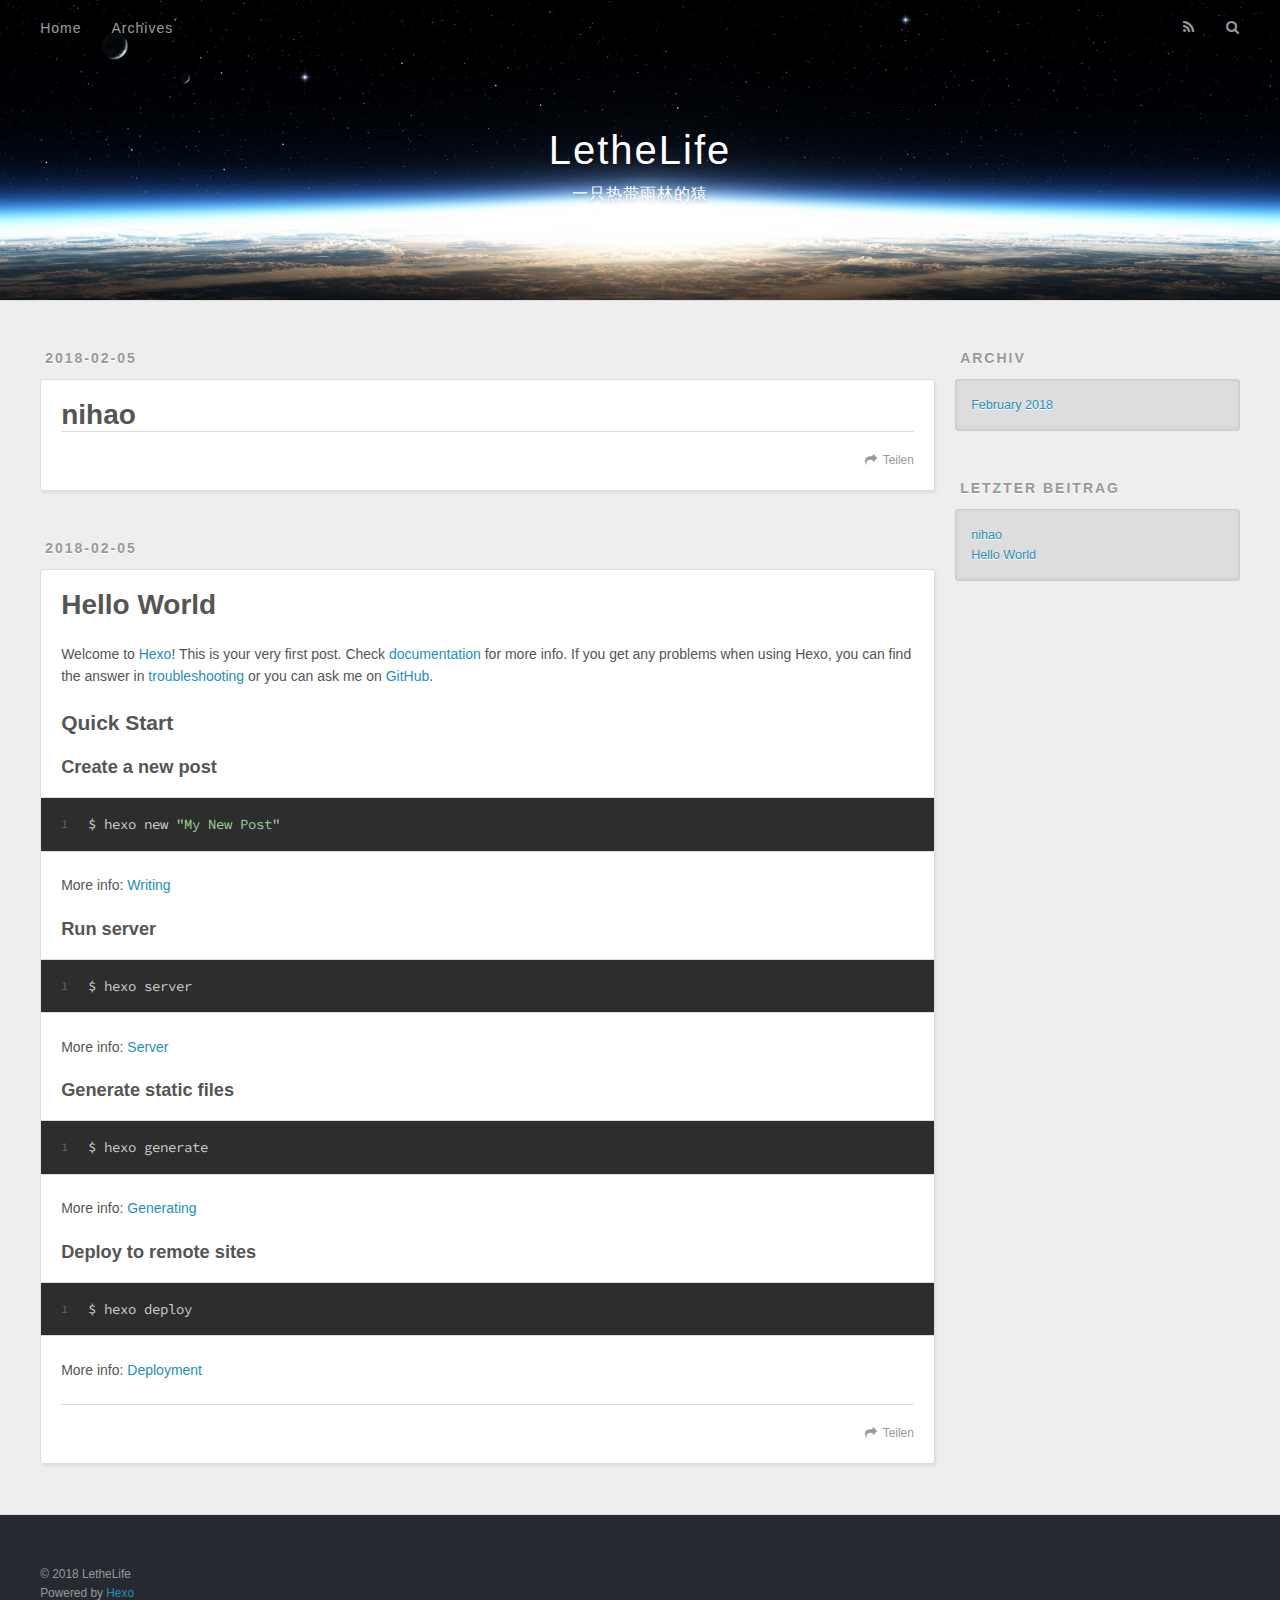
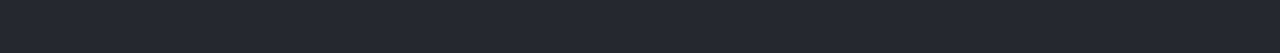
==== commit 76a2978e: "Site updated: 2018-02-05 17:10:09" ====
--- a/index.html
+++ b/index.html
@@ -1,85 +1,13 @@
 <!DOCTYPE html>
-
-
-
-  
-
-
-<html class="theme-next muse use-motion" lang="zh-Hans">
+<html>
 <head>
-  <meta charset="UTF-8"/>
-<meta http-equiv="X-UA-Compatible" content="IE=edge" />
-<meta name="viewport" content="width=device-width, initial-scale=1, maximum-scale=1"/>
-<meta name="theme-color" content="#222">
-
-
-
-
-
-
-
-
-
-<meta http-equiv="Cache-Control" content="no-transform" />
-<meta http-equiv="Cache-Control" content="no-siteapp" />
-
-
-
-
-
-
-
-
-
-
-
-
-
-
-
-
-  
-  
-  <link href="/lib/fancybox/source/jquery.fancybox.css?v=2.1.5" rel="stylesheet" type="text/css" />
-
-
-
-
-
-
-
-<link href="/lib/font-awesome/css/font-awesome.min.css?v=4.6.2" rel="stylesheet" type="text/css" />
-
-<link href="/css/main.css?v=5.1.4" rel="stylesheet" type="text/css" />
-
-
-  <link rel="apple-touch-icon" sizes="180x180" href="/images/apple-touch-icon-next.png?v=5.1.4">
-
-
-  <link rel="icon" type="image/png" sizes="32x32" href="/images/favicon-32x32-next.png?v=5.1.4">
-
-
-  <link rel="icon" type="image/png" sizes="16x16" href="/images/favicon-16x16-next.png?v=5.1.4">
-
-
-  <link rel="mask-icon" href="/images/logo.svg?v=5.1.4" color="#222">
-
-
-
-
-
-  <meta name="keywords" content="信息安全, 渗透测试, 逆向工程, python" />
-
-
-
-
-
-
-
-
-
-
-<meta name="description" content="热爱技术，热爱生活的猿。">
+  <meta charset="utf-8">
+  
+
+  
+  <title>LetheLife</title>
+  <meta name="viewport" content="width=device-width, initial-scale=1, maximum-scale=1">
+  <meta name="description" content="热爱技术，热爱生活的猿。">
 <meta property="og:type" content="website">
 <meta property="og:title" content="LetheLife">
 <meta property="og:url" content="http://yoursite.com/index.html">
@@ -89,671 +17,215 @@
 <meta name="twitter:card" content="summary">
 <meta name="twitter:title" content="LetheLife">
 <meta name="twitter:description" content="热爱技术，热爱生活的猿。">
-
-
-
-<script type="text/javascript" id="hexo.configurations">
-  var NexT = window.NexT || {};
-  var CONFIG = {
-    root: '/',
-    scheme: 'Muse',
-    version: '5.1.4',
-    sidebar: {"display":"always","offset":12,"b2t":false,"scrollpercent":false,"onmobile":false},
-    fancybox: true,
-    tabs: true,
-    motion: {"enable":true,"async":false,"transition":{"post_block":"fadeIn","post_header":"slideDownIn","post_body":"slideDownIn","coll_header":"slideLeftIn","sidebar":"slideUpIn"}},
-    duoshuo: {
-      userId: '0',
-      author: '博主'
-    },
-    algolia: {
-      applicationID: '',
-      apiKey: '',
-      indexName: '',
-      hits: {"per_page":10},
-      labels: {"input_placeholder":"Search for Posts","hits_empty":"We didn't find any results for the search: ${query}","hits_stats":"${hits} results found in ${time} ms"}
-    }
-  };
-</script>
-
-
-
-  <link rel="canonical" href="http://yoursite.com/"/>
-
-
-
-
-
-  <title>LetheLife - 一只热带雨林的猿</title>
-  
-
-
-
-
-
-
-
-
+  
+    <link rel="alternate" href="/atom.xml" title="LetheLife" type="application/atom+xml">
+  
+  
+    <link rel="icon" href="/favicon.png">
+  
+  
+    <link href="//fonts.googleapis.com/css?family=Source+Code+Pro" rel="stylesheet" type="text/css">
+  
+  <link rel="stylesheet" href="/css/style.css">
 </head>
 
-<body itemscope itemtype="http://schema.org/WebPage" lang="zh-Hans">
-
-  
-  
-
-  <div class="container  
-  page-home">
-    <div class="headband"></div>
-
-    <header id="header" class="header" itemscope itemtype="http://schema.org/WPHeader">
-      <div class="header-inner"><div class="site-brand-wrapper">
-  <div class="site-meta ">
-    
-
-    <div class="custom-logo-site-title">
-      <a href="/"  class="brand" rel="start">
-        <span class="logo-line-before"><i></i></span>
-        <span class="site-title">LetheLife</span>
-        <span class="logo-line-after"><i></i></span>
-      </a>
-    </div>
-      
-        <p class="site-subtitle">一只热带雨林的猿</p>
-      
-  </div>
-
-  <div class="site-nav-toggle">
-    <button>
-      <span class="btn-bar"></span>
-      <span class="btn-bar"></span>
-      <span class="btn-bar"></span>
-    </button>
-  </div>
-</div>
-
-<nav class="site-nav">
-  
-
-  
-    <ul id="menu" class="menu">
-      
-        
-        <li class="menu-item menu-item-home">
-          <a href="/" rel="section">
-            
-              <i class="menu-item-icon fa fa-fw fa-home"></i> <br />
-            
-            首页
-          </a>
-        </li>
-      
-        
-        <li class="menu-item menu-item-archives">
-          <a href="/archives/" rel="section">
-            
-              <i class="menu-item-icon fa fa-fw fa-archive"></i> <br />
-            
-            归档
-          </a>
-        </li>
-      
-
-      
-    </ul>
-  
-
+<body>
+  <div id="container">
+    <div id="wrap">
+      <header id="header">
+  <div id="banner"></div>
+  <div id="header-outer" class="outer">
+    <div id="header-title" class="inner">
+      <h1 id="logo-wrap">
+        <a href="/" id="logo">LetheLife</a>
+      </h1>
+      
+        <h2 id="subtitle-wrap">
+          <a href="/" id="subtitle">一只热带雨林的猿</a>
+        </h2>
+      
+    </div>
+    <div id="header-inner" class="inner">
+      <nav id="main-nav">
+        <a id="main-nav-toggle" class="nav-icon"></a>
+        
+          <a class="main-nav-link" href="/">Home</a>
+        
+          <a class="main-nav-link" href="/archives">Archives</a>
+        
+      </nav>
+      <nav id="sub-nav">
+        
+          <a id="nav-rss-link" class="nav-icon" href="/atom.xml" title="RSS Feed"></a>
+        
+        <a id="nav-search-btn" class="nav-icon" title="Suche"></a>
+      </nav>
+      <div id="search-form-wrap">
+        <form action="//google.com/search" method="get" accept-charset="UTF-8" class="search-form"><input type="search" name="q" class="search-form-input" placeholder="Search"><button type="submit" class="search-form-submit">&#xF002;</button><input type="hidden" name="sitesearch" value="http://yoursite.com"></form>
+      </div>
+    </div>
+  </div>
+</header>
+      <div class="outer">
+        <section id="main">
+  
+    <article id="post-nihao" class="article article-type-post" itemscope itemprop="blogPost">
+  <div class="article-meta">
+    <a href="/2018/02/05/nihao/" class="article-date">
+  <time datetime="2018-02-04T18:34:15.000Z" itemprop="datePublished">2018-02-05</time>
+</a>
+    
+  </div>
+  <div class="article-inner">
+    
+    
+      <header class="article-header">
+        
+  
+    <h1 itemprop="name">
+      <a class="article-title" href="/2018/02/05/nihao/">nihao</a>
+    </h1>
+  
+
+      </header>
+    
+    <div class="article-entry" itemprop="articleBody">
+      
+        
+      
+    </div>
+    <footer class="article-footer">
+      <a data-url="http://yoursite.com/2018/02/05/nihao/" data-id="cjd9zl4tq0000psuo5i3b5a7e" class="article-share-link">Teilen</a>
+      
+      
+    </footer>
+  </div>
+  
+</article>
+
+
+  
+    <article id="post-hello-world" class="article article-type-post" itemscope itemprop="blogPost">
+  <div class="article-meta">
+    <a href="/2018/02/05/hello-world/" class="article-date">
+  <time datetime="2018-02-04T17:29:08.056Z" itemprop="datePublished">2018-02-05</time>
+</a>
+    
+  </div>
+  <div class="article-inner">
+    
+    
+      <header class="article-header">
+        
+  
+    <h1 itemprop="name">
+      <a class="article-title" href="/2018/02/05/hello-world/">Hello World</a>
+    </h1>
+  
+
+      </header>
+    
+    <div class="article-entry" itemprop="articleBody">
+      
+        <p>Welcome to <a href="https://hexo.io/" target="_blank" rel="noopener">Hexo</a>! This is your very first post. Check <a href="https://hexo.io/docs/" target="_blank" rel="noopener">documentation</a> for more info. If you get any problems when using Hexo, you can find the answer in <a href="https://hexo.io/docs/troubleshooting.html" target="_blank" rel="noopener">troubleshooting</a> or you can ask me on <a href="https://github.com/hexojs/hexo/issues" target="_blank" rel="noopener">GitHub</a>.</p>
+<h2 id="Quick-Start"><a href="#Quick-Start" class="headerlink" title="Quick Start"></a>Quick Start</h2><h3 id="Create-a-new-post"><a href="#Create-a-new-post" class="headerlink" title="Create a new post"></a>Create a new post</h3><figure class="highlight bash"><table><tr><td class="gutter"><pre><span class="line">1</span><br></pre></td><td class="code"><pre><span class="line">$ hexo new <span class="string">"My New Post"</span></span><br></pre></td></tr></table></figure>
+<p>More info: <a href="https://hexo.io/docs/writing.html" target="_blank" rel="noopener">Writing</a></p>
+<h3 id="Run-server"><a href="#Run-server" class="headerlink" title="Run server"></a>Run server</h3><figure class="highlight bash"><table><tr><td class="gutter"><pre><span class="line">1</span><br></pre></td><td class="code"><pre><span class="line">$ hexo server</span><br></pre></td></tr></table></figure>
+<p>More info: <a href="https://hexo.io/docs/server.html" target="_blank" rel="noopener">Server</a></p>
+<h3 id="Generate-static-files"><a href="#Generate-static-files" class="headerlink" title="Generate static files"></a>Generate static files</h3><figure class="highlight bash"><table><tr><td class="gutter"><pre><span class="line">1</span><br></pre></td><td class="code"><pre><span class="line">$ hexo generate</span><br></pre></td></tr></table></figure>
+<p>More info: <a href="https://hexo.io/docs/generating.html" target="_blank" rel="noopener">Generating</a></p>
+<h3 id="Deploy-to-remote-sites"><a href="#Deploy-to-remote-sites" class="headerlink" title="Deploy to remote sites"></a>Deploy to remote sites</h3><figure class="highlight bash"><table><tr><td class="gutter"><pre><span class="line">1</span><br></pre></td><td class="code"><pre><span class="line">$ hexo deploy</span><br></pre></td></tr></table></figure>
+<p>More info: <a href="https://hexo.io/docs/deployment.html" target="_blank" rel="noopener">Deployment</a></p>
+
+      
+    </div>
+    <footer class="article-footer">
+      <a data-url="http://yoursite.com/2018/02/05/hello-world/" data-id="cjd9zl4u40001psuotc9mwzdo" class="article-share-link">Teilen</a>
+      
+      
+    </footer>
+  </div>
+  
+</article>
+
+
+  
+
+
+</section>
+        
+          <aside id="sidebar">
+  
+    
+
+  
+    
+
+  
+    
+  
+    
+  <div class="widget-wrap">
+    <h3 class="widget-title">Archiv</h3>
+    <div class="widget">
+      <ul class="archive-list"><li class="archive-list-item"><a class="archive-list-link" href="/archives/2018/02/">February 2018</a></li></ul>
+    </div>
+  </div>
+
+
+  
+    
+  <div class="widget-wrap">
+    <h3 class="widget-title">letzter Beitrag</h3>
+    <div class="widget">
+      <ul>
+        
+          <li>
+            <a href="/2018/02/05/nihao/">nihao</a>
+          </li>
+        
+          <li>
+            <a href="/2018/02/05/hello-world/">Hello World</a>
+          </li>
+        
+      </ul>
+    </div>
+  </div>
+
+  
+</aside>
+        
+      </div>
+      <footer id="footer">
+  
+  <div class="outer">
+    <div id="footer-info" class="inner">
+      &copy; 2018 LetheLife<br>
+      Powered by <a href="http://hexo.io/" target="_blank">Hexo</a>
+    </div>
+  </div>
+</footer>
+    </div>
+    <nav id="mobile-nav">
+  
+    <a href="/" class="mobile-nav-link">Home</a>
+  
+    <a href="/archives" class="mobile-nav-link">Archives</a>
   
 </nav>
-
-
-
- </div>
-    </header>
-
-    <main id="main" class="main">
-      <div class="main-inner">
-        <div class="content-wrap">
-          <div id="content" class="content">
-            
-  <section id="posts" class="posts-expand">
-    
-      
-
-  
-
-  
-  
-  
-
-  <article class="post post-type-normal" itemscope itemtype="http://schema.org/Article">
-  
-  
-  
-  <div class="post-block">
-    <link itemprop="mainEntityOfPage" href="http://yoursite.com/2018/02/05/nihao/">
-
-    <span hidden itemprop="author" itemscope itemtype="http://schema.org/Person">
-      <meta itemprop="name" content="LetheLife">
-      <meta itemprop="description" content="">
-      <meta itemprop="image" content="/images/avatar.jpg">
-    </span>
-
-    <span hidden itemprop="publisher" itemscope itemtype="http://schema.org/Organization">
-      <meta itemprop="name" content="LetheLife">
-    </span>
-
-    
-      <header class="post-header">
-
-        
-        
-          <h1 class="post-title" itemprop="name headline">
-                
-                <a class="post-title-link" href="/2018/02/05/nihao/" itemprop="url">nihao</a></h1>
-        
-
-        <div class="post-meta">
-          <span class="post-time">
-            
-              <span class="post-meta-item-icon">
-                <i class="fa fa-calendar-o"></i>
-              </span>
-              
-                <span class="post-meta-item-text">发表于</span>
-              
-              <time title="创建于" itemprop="dateCreated datePublished" datetime="2018-02-05T02:34:15+08:00">
-                2018-02-05
-              </time>
-            
-
-            
-
-            
-          </span>
-
-          
-
-          
-            
-          
-
-          
-          
-
-          
-
-          
-
-          
-
-        </div>
-      </header>
-    
-
-    
-    
-    
-    <div class="post-body" itemprop="articleBody">
-
-      
-      
-
-      
-        
-          
-          
-          
-          <!--noindex-->
-          <div class="post-button text-center">
-            <a class="btn" href="/2018/02/05/nihao/#more" rel="contents">
-              阅读全文 &raquo;
-            </a>
-          </div>
-          <!--/noindex-->
-        
-      
-    </div>
-    
-    
-    
-
-    
-
-    
-
-    
-
-    <footer class="post-footer">
-      
-
-      
-
-      
-
-      
-      
-        <div class="post-eof"></div>
-      
-    </footer>
-  </div>
-  
-  
-  
-  </article>
-
-
-    
-      
-
-  
-
-  
-  
-  
-
-  <article class="post post-type-normal" itemscope itemtype="http://schema.org/Article">
-  
-  
-  
-  <div class="post-block">
-    <link itemprop="mainEntityOfPage" href="http://yoursite.com/2018/02/05/hello-world/">
-
-    <span hidden itemprop="author" itemscope itemtype="http://schema.org/Person">
-      <meta itemprop="name" content="LetheLife">
-      <meta itemprop="description" content="">
-      <meta itemprop="image" content="/images/avatar.jpg">
-    </span>
-
-    <span hidden itemprop="publisher" itemscope itemtype="http://schema.org/Organization">
-      <meta itemprop="name" content="LetheLife">
-    </span>
-
-    
-      <header class="post-header">
-
-        
-        
-          <h1 class="post-title" itemprop="name headline">
-                
-                <a class="post-title-link" href="/2018/02/05/hello-world/" itemprop="url">Hello World</a></h1>
-        
-
-        <div class="post-meta">
-          <span class="post-time">
-            
-              <span class="post-meta-item-icon">
-                <i class="fa fa-calendar-o"></i>
-              </span>
-              
-                <span class="post-meta-item-text">发表于</span>
-              
-              <time title="创建于" itemprop="dateCreated datePublished" datetime="2018-02-05T01:29:08+08:00">
-                2018-02-05
-              </time>
-            
-
-            
-
-            
-          </span>
-
-          
-
-          
-            
-          
-
-          
-          
-
-          
-
-          
-
-          
-
-        </div>
-      </header>
-    
-
-    
-    
-    
-    <div class="post-body" itemprop="articleBody">
-
-      
-      
-
-      
-        
-          
-          Welcome to Hexo! This is your very first post. Check documentation for more info. If you get any problems when using Hexo, you can find the answer in 
-          ...
-          <!--noindex-->
-          <div class="post-button text-center">
-            <a class="btn" href="/2018/02/05/hello-world/#more" rel="contents">
-              阅读全文 &raquo;
-            </a>
-          </div>
-          <!--/noindex-->
-        
-      
-    </div>
-    
-    
-    
-
-    
-
-    
-
-    
-
-    <footer class="post-footer">
-      
-
-      
-
-      
-
-      
-      
-        <div class="post-eof"></div>
-      
-    </footer>
-  </div>
-  
-  
-  
-  </article>
-
-
-    
-  </section>
-
-  
-
-
-          </div>
-          
-
-
-          
-
-        </div>
-        
-          
-  
-  <div class="sidebar-toggle">
-    <div class="sidebar-toggle-line-wrap">
-      <span class="sidebar-toggle-line sidebar-toggle-line-first"></span>
-      <span class="sidebar-toggle-line sidebar-toggle-line-middle"></span>
-      <span class="sidebar-toggle-line sidebar-toggle-line-last"></span>
-    </div>
-  </div>
-
-  <aside id="sidebar" class="sidebar">
-    
-    <div class="sidebar-inner">
-
-      
-
-      
-
-      <section class="site-overview-wrap sidebar-panel sidebar-panel-active">
-        <div class="site-overview">
-          <div class="site-author motion-element" itemprop="author" itemscope itemtype="http://schema.org/Person">
-            
-              <img class="site-author-image" itemprop="image"
-                src="/images/avatar.jpg"
-                alt="LetheLife" />
-            
-              <p class="site-author-name" itemprop="name">LetheLife</p>
-              <p class="site-description motion-element" itemprop="description">热爱技术，热爱生活的猿。</p>
-          </div>
-
-          <nav class="site-state motion-element">
-
-            
-              <div class="site-state-item site-state-posts">
-              
-                <a href="/archives/">
-              
-                  <span class="site-state-item-count">2</span>
-                  <span class="site-state-item-name">日志</span>
-                </a>
-              </div>
-            
-
-            
-
-            
-
-          </nav>
-
-          
-
-          
-
-          
-          
-
-          
-          
-            <div class="links-of-blogroll motion-element links-of-blogroll-block">
-              <div class="links-of-blogroll-title">
-                <i class="fa  fa-fw fa-link"></i>
-                友情链接
-              </div>
-              <ul class="links-of-blogroll-list">
-                
-                  <li class="links-of-blogroll-item">
-                    <a href="http://nobgr.me/" title="Nobgr" target="_blank">Nobgr</a>
-                  </li>
-                
-              </ul>
-            </div>
-          
-
-          
-
-        </div>
-      </section>
-
-      
-
-      
-
-    </div>
-  </aside>
-
-
-        
-      </div>
-    </main>
-
-    <footer id="footer" class="footer">
-      <div class="footer-inner">
-        <div class="copyright">&copy; <span itemprop="copyrightYear">2018</span>
-  <span class="with-love">
-    <i class="fa fa-user"></i>
-  </span>
-  <span class="author" itemprop="copyrightHolder">LetheLife</span>
-
-  
-</div>
-
-
-  <div class="powered-by">由 <a class="theme-link" target="_blank" href="https://hexo.io">Hexo</a> 强力驱动</div>
-
-
-
-  <span class="post-meta-divider">|</span>
-
-
-
-  <div class="theme-info">主题 &mdash; <a class="theme-link" target="_blank" href="https://github.com/iissnan/hexo-theme-next">NexT.Muse</a> v5.1.4</div>
-
-
-
-
-        
-
-
-
-
-
-
-
-        
-      </div>
-    </footer>
-
-    
-      <div class="back-to-top">
-        <i class="fa fa-arrow-up"></i>
-        
-      </div>
-    
-
-    
-
-  </div>
-
-  
-
-<script type="text/javascript">
-  if (Object.prototype.toString.call(window.Promise) !== '[object Function]') {
-    window.Promise = null;
-  }
-</script>
-
-
-
-
-
-
-
-
-
-  
-
-
-
-
-
-
-
-
-
-
-
-
-  
-  
-    <script type="text/javascript" src="/lib/jquery/index.js?v=2.1.3"></script>
-  
-
-  
-  
-    <script type="text/javascript" src="/lib/fastclick/lib/fastclick.min.js?v=1.0.6"></script>
-  
-
-  
-  
-    <script type="text/javascript" src="/lib/jquery_lazyload/jquery.lazyload.js?v=1.9.7"></script>
-  
-
-  
-  
-    <script type="text/javascript" src="/lib/velocity/velocity.min.js?v=1.2.1"></script>
-  
-
-  
-  
-    <script type="text/javascript" src="/lib/velocity/velocity.ui.min.js?v=1.2.1"></script>
-  
-
-  
-  
-    <script type="text/javascript" src="/lib/fancybox/source/jquery.fancybox.pack.js?v=2.1.5"></script>
-  
-
-
-  
-
-
-  <script type="text/javascript" src="/js/src/utils.js?v=5.1.4"></script>
-
-  <script type="text/javascript" src="/js/src/motion.js?v=5.1.4"></script>
-
-
-
-  
-  
-
-  
-
-  
-
-
-  <script type="text/javascript" src="/js/src/bootstrap.js?v=5.1.4"></script>
-
-
-
-  
-
-
-  
-
-
-
-
-	
-
-
-
-
-
-  
-
-
-
-
-
-  
-
-
-
-
-
-
-
-
-
-
-
-
-  
-
-
-
-
-
-  
-
-  
-
-  
-
-  
-  
-
-  
-
-  
-
-  
-
+    
+
+<script src="//ajax.googleapis.com/ajax/libs/jquery/2.0.3/jquery.min.js"></script>
+
+
+  <link rel="stylesheet" href="/fancybox/jquery.fancybox.css">
+  <script src="/fancybox/jquery.fancybox.pack.js"></script>
+
+
+<script src="/js/script.js"></script>
+
+
+
+  </div>
 </body>
-</html>
+</html>--- a/css/style.css
+++ b/css/style.css
@@ -0,0 +1,1374 @@
+body {
+  width: 100%;
+}
+body:before,
+body:after {
+  content: "";
+  display: table;
+}
+body:after {
+  clear: both;
+}
+html,
+body,
+div,
+span,
+applet,
+object,
+iframe,
+h1,
+h2,
+h3,
+h4,
+h5,
+h6,
+p,
+blockquote,
+pre,
+a,
+abbr,
+acronym,
+address,
+big,
+cite,
+code,
+del,
+dfn,
+em,
+img,
+ins,
+kbd,
+q,
+s,
+samp,
+small,
+strike,
+strong,
+sub,
+sup,
+tt,
+var,
+dl,
+dt,
+dd,
+ol,
+ul,
+li,
+fieldset,
+form,
+label,
+legend,
+table,
+caption,
+tbody,
+tfoot,
+thead,
+tr,
+th,
+td {
+  margin: 0;
+  padding: 0;
+  border: 0;
+  outline: 0;
+  font-weight: inherit;
+  font-style: inherit;
+  font-family: inherit;
+  font-size: 100%;
+  vertical-align: baseline;
+}
+body {
+  line-height: 1;
+  color: #000;
+  background: #fff;
+}
+ol,
+ul {
+  list-style: none;
+}
+table {
+  border-collapse: separate;
+  border-spacing: 0;
+  vertical-align: middle;
+}
+caption,
+th,
+td {
+  text-align: left;
+  font-weight: normal;
+  vertical-align: middle;
+}
+a img {
+  border: none;
+}
+input,
+button {
+  margin: 0;
+  padding: 0;
+}
+input::-moz-focus-inner,
+button::-moz-focus-inner {
+  border: 0;
+  padding: 0;
+}
+@font-face {
+  font-family: FontAwesome;
+  font-style: normal;
+  font-weight: normal;
+  src: url("fonts/fontawesome-webfont.eot?v=#4.0.3");
+  src: url("fonts/fontawesome-webfont.eot?#iefix&v=#4.0.3") format("embedded-opentype"), url("fonts/fontawesome-webfont.woff?v=#4.0.3") format("woff"), url("fonts/fontawesome-webfont.ttf?v=#4.0.3") format("truetype"), url("fonts/fontawesome-webfont.svg#fontawesomeregular?v=#4.0.3") format("svg");
+}
+html,
+body,
+#container {
+  height: 100%;
+}
+body {
+  background: #eee;
+  font: 14px -apple-system, BlinkMacSystemFont, "Segoe UI", "Roboto", "Oxygen", "Ubuntu", "Cantarell", "Fira Sans", "Droid Sans", "Helvetica Neue", sans-serif;
+  -webkit-text-size-adjust: 100%;
+}
+.outer {
+  max-width: 1220px;
+  margin: 0 auto;
+  padding: 0 20px;
+}
+.outer:before,
+.outer:after {
+  content: "";
+  display: table;
+}
+.outer:after {
+  clear: both;
+}
+.inner {
+  display: inline;
+  float: left;
+  width: 98.33333333333333%;
+  margin: 0 0.833333333333333%;
+}
+.left,
+.alignleft {
+  float: left;
+}
+.right,
+.alignright {
+  float: right;
+}
+.clear {
+  clear: both;
+}
+#container {
+  position: relative;
+}
+.mobile-nav-on {
+  overflow: hidden;
+}
+#wrap {
+  height: 100%;
+  width: 100%;
+  position: absolute;
+  top: 0;
+  left: 0;
+  -webkit-transition: 0.2s ease-out;
+  -moz-transition: 0.2s ease-out;
+  -ms-transition: 0.2s ease-out;
+  transition: 0.2s ease-out;
+  z-index: 1;
+  background: #eee;
+}
+.mobile-nav-on #wrap {
+  left: 280px;
+}
+@media screen and (min-width: 768px) {
+  #main {
+    display: inline;
+    float: left;
+    width: 73.33333333333333%;
+    margin: 0 0.833333333333333%;
+  }
+}
+.article-date,
+.article-category-link,
+.archive-year,
+.widget-title {
+  text-decoration: none;
+  text-transform: uppercase;
+  letter-spacing: 2px;
+  color: #999;
+  margin-bottom: 1em;
+  margin-left: 5px;
+  line-height: 1em;
+  text-shadow: 0 1px #fff;
+  font-weight: bold;
+}
+.article-inner,
+.archive-article-inner {
+  background: #fff;
+  -webkit-box-shadow: 1px 2px 3px #ddd;
+  box-shadow: 1px 2px 3px #ddd;
+  border: 1px solid #ddd;
+  border-radius: 3px;
+}
+.article-entry h1,
+.widget h1 {
+  font-size: 2em;
+}
+.article-entry h2,
+.widget h2 {
+  font-size: 1.5em;
+}
+.article-entry h3,
+.widget h3 {
+  font-size: 1.3em;
+}
+.article-entry h4,
+.widget h4 {
+  font-size: 1.2em;
+}
+.article-entry h5,
+.widget h5 {
+  font-size: 1em;
+}
+.article-entry h6,
+.widget h6 {
+  font-size: 1em;
+  color: #999;
+}
+.article-entry hr,
+.widget hr {
+  border: 1px dashed #ddd;
+}
+.article-entry strong,
+.widget strong {
+  font-weight: bold;
+}
+.article-entry em,
+.widget em,
+.article-entry cite,
+.widget cite {
+  font-style: italic;
+}
+.article-entry sup,
+.widget sup,
+.article-entry sub,
+.widget sub {
+  font-size: 0.75em;
+  line-height: 0;
+  position: relative;
+  vertical-align: baseline;
+}
+.article-entry sup,
+.widget sup {
+  top: -0.5em;
+}
+.article-entry sub,
+.widget sub {
+  bottom: -0.2em;
+}
+.article-entry small,
+.widget small {
+  font-size: 0.85em;
+}
+.article-entry acronym,
+.widget acronym,
+.article-entry abbr,
+.widget abbr {
+  border-bottom: 1px dotted;
+}
+.article-entry ul,
+.widget ul,
+.article-entry ol,
+.widget ol,
+.article-entry dl,
+.widget dl {
+  margin: 0 20px;
+  line-height: 1.6em;
+}
+.article-entry ul ul,
+.widget ul ul,
+.article-entry ol ul,
+.widget ol ul,
+.article-entry ul ol,
+.widget ul ol,
+.article-entry ol ol,
+.widget ol ol {
+  margin-top: 0;
+  margin-bottom: 0;
+}
+.article-entry ul,
+.widget ul {
+  list-style: disc;
+}
+.article-entry ol,
+.widget ol {
+  list-style: decimal;
+}
+.article-entry dt,
+.widget dt {
+  font-weight: bold;
+}
+#header {
+  height: 300px;
+  position: relative;
+  border-bottom: 1px solid #ddd;
+}
+#header:before,
+#header:after {
+  content: "";
+  position: absolute;
+  left: 0;
+  right: 0;
+  height: 40px;
+}
+#header:before {
+  top: 0;
+  background: -webkit-linear-gradient(rgba(0,0,0,0.2), transparent);
+  background: -moz-linear-gradient(rgba(0,0,0,0.2), transparent);
+  background: -ms-linear-gradient(rgba(0,0,0,0.2), transparent);
+  background: linear-gradient(rgba(0,0,0,0.2), transparent);
+}
+#header:after {
+  bottom: 0;
+  background: -webkit-linear-gradient(transparent, rgba(0,0,0,0.2));
+  background: -moz-linear-gradient(transparent, rgba(0,0,0,0.2));
+  background: -ms-linear-gradient(transparent, rgba(0,0,0,0.2));
+  background: linear-gradient(transparent, rgba(0,0,0,0.2));
+}
+#header-outer {
+  height: 100%;
+  position: relative;
+}
+#header-inner {
+  position: relative;
+  overflow: hidden;
+}
+#banner {
+  position: absolute;
+  top: 0;
+  left: 0;
+  width: 100%;
+  height: 100%;
+  background: url("images/banner.jpg") center #000;
+  -webkit-background-size: cover;
+  -moz-background-size: cover;
+  background-size: cover;
+  z-index: -1;
+}
+#header-title {
+  text-align: center;
+  height: 40px;
+  position: absolute;
+  top: 50%;
+  left: 0;
+  margin-top: -20px;
+}
+#logo,
+#subtitle {
+  text-decoration: none;
+  color: #fff;
+  font-weight: 300;
+  text-shadow: 0 1px 4px rgba(0,0,0,0.3);
+}
+#logo {
+  font-size: 40px;
+  line-height: 40px;
+  letter-spacing: 2px;
+}
+#subtitle {
+  font-size: 16px;
+  line-height: 16px;
+  letter-spacing: 1px;
+}
+#subtitle-wrap {
+  margin-top: 16px;
+}
+#main-nav {
+  float: left;
+  margin-left: -15px;
+}
+.nav-icon,
+.main-nav-link {
+  float: left;
+  color: #fff;
+  opacity: 0.6;
+  text-decoration: none;
+  text-shadow: 0 1px rgba(0,0,0,0.2);
+  -webkit-transition: opacity 0.2s;
+  -moz-transition: opacity 0.2s;
+  -ms-transition: opacity 0.2s;
+  transition: opacity 0.2s;
+  display: block;
+  padding: 20px 15px;
+}
+.nav-icon:hover,
+.main-nav-link:hover {
+  opacity: 1;
+}
+.nav-icon {
+  font-family: FontAwesome;
+  text-align: center;
+  font-size: 14px;
+  width: 14px;
+  height: 14px;
+  padding: 20px 15px;
+  position: relative;
+  cursor: pointer;
+}
+.main-nav-link {
+  font-weight: 300;
+  letter-spacing: 1px;
+}
+@media screen and (max-width: 479px) {
+  .main-nav-link {
+    display: none;
+  }
+}
+#main-nav-toggle {
+  display: none;
+}
+#main-nav-toggle:before {
+  content: "\f0c9";
+}
+@media screen and (max-width: 479px) {
+  #main-nav-toggle {
+    display: block;
+  }
+}
+#sub-nav {
+  float: right;
+  margin-right: -15px;
+}
+#nav-rss-link:before {
+  content: "\f09e";
+}
+#nav-search-btn:before {
+  content: "\f002";
+}
+#search-form-wrap {
+  position: absolute;
+  top: 15px;
+  width: 150px;
+  height: 30px;
+  right: -150px;
+  opacity: 0;
+  -webkit-transition: 0.2s ease-out;
+  -moz-transition: 0.2s ease-out;
+  -ms-transition: 0.2s ease-out;
+  transition: 0.2s ease-out;
+}
+#search-form-wrap.on {
+  opacity: 1;
+  right: 0;
+}
+@media screen and (max-width: 479px) {
+  #search-form-wrap {
+    width: 100%;
+    right: -100%;
+  }
+}
+.search-form {
+  position: absolute;
+  top: 0;
+  left: 0;
+  right: 0;
+  background: #fff;
+  padding: 5px 15px;
+  border-radius: 15px;
+  -webkit-box-shadow: 0 0 10px rgba(0,0,0,0.3);
+  box-shadow: 0 0 10px rgba(0,0,0,0.3);
+}
+.search-form-input {
+  border: none;
+  background: none;
+  color: #555;
+  width: 100%;
+  font: 13px -apple-system, BlinkMacSystemFont, "Segoe UI", "Roboto", "Oxygen", "Ubuntu", "Cantarell", "Fira Sans", "Droid Sans", "Helvetica Neue", sans-serif;
+  outline: none;
+}
+.search-form-input::-webkit-search-results-decoration,
+.search-form-input::-webkit-search-cancel-button {
+  -webkit-appearance: none;
+}
+.search-form-submit {
+  position: absolute;
+  top: 50%;
+  right: 10px;
+  margin-top: -7px;
+  font: 13px FontAwesome;
+  border: none;
+  background: none;
+  color: #bbb;
+  cursor: pointer;
+}
+.search-form-submit:hover,
+.search-form-submit:focus {
+  color: #777;
+}
+.article {
+  margin: 50px 0;
+}
+.article-inner {
+  overflow: hidden;
+}
+.article-meta:before,
+.article-meta:after {
+  content: "";
+  display: table;
+}
+.article-meta:after {
+  clear: both;
+}
+.article-date {
+  float: left;
+}
+.article-category {
+  float: left;
+  line-height: 1em;
+  color: #ccc;
+  text-shadow: 0 1px #fff;
+  margin-left: 8px;
+}
+.article-category:before {
+  content: "\2022";
+}
+.article-category-link {
+  margin: 0 12px 1em;
+}
+.article-header {
+  padding: 20px 20px 0;
+}
+.article-title {
+  text-decoration: none;
+  font-size: 2em;
+  font-weight: bold;
+  color: #555;
+  line-height: 1.1em;
+  -webkit-transition: color 0.2s;
+  -moz-transition: color 0.2s;
+  -ms-transition: color 0.2s;
+  transition: color 0.2s;
+}
+a.article-title:hover {
+  color: #258fb8;
+}
+.article-entry {
+  color: #555;
+  padding: 0 20px;
+}
+.article-entry:before,
+.article-entry:after {
+  content: "";
+  display: table;
+}
+.article-entry:after {
+  clear: both;
+}
+.article-entry p,
+.article-entry table {
+  line-height: 1.6em;
+  margin: 1.6em 0;
+}
+.article-entry h1,
+.article-entry h2,
+.article-entry h3,
+.article-entry h4,
+.article-entry h5,
+.article-entry h6 {
+  font-weight: bold;
+}
+.article-entry h1,
+.article-entry h2,
+.article-entry h3,
+.article-entry h4,
+.article-entry h5,
+.article-entry h6 {
+  line-height: 1.1em;
+  margin: 1.1em 0;
+}
+.article-entry a {
+  color: #258fb8;
+  text-decoration: none;
+}
+.article-entry a:hover {
+  text-decoration: underline;
+}
+.article-entry ul,
+.article-entry ol,
+.article-entry dl {
+  margin-top: 1.6em;
+  margin-bottom: 1.6em;
+}
+.article-entry img,
+.article-entry video {
+  max-width: 100%;
+  height: auto;
+  display: block;
+  margin: auto;
+}
+.article-entry iframe {
+  border: none;
+}
+.article-entry table {
+  width: 100%;
+  border-collapse: collapse;
+  border-spacing: 0;
+}
+.article-entry th {
+  font-weight: bold;
+  border-bottom: 3px solid #ddd;
+  padding-bottom: 0.5em;
+}
+.article-entry td {
+  border-bottom: 1px solid #ddd;
+  padding: 10px 0;
+}
+.article-entry blockquote {
+  font-family: Georgia, "Times New Roman", serif;
+  font-size: 1.4em;
+  margin: 1.6em 20px;
+  text-align: center;
+}
+.article-entry blockquote footer {
+  font-size: 14px;
+  margin: 1.6em 0;
+  font-family: -apple-system, BlinkMacSystemFont, "Segoe UI", "Roboto", "Oxygen", "Ubuntu", "Cantarell", "Fira Sans", "Droid Sans", "Helvetica Neue", sans-serif;
+}
+.article-entry blockquote footer cite:before {
+  content: "—";
+  padding: 0 0.5em;
+}
+.article-entry .pullquote {
+  text-align: left;
+  width: 45%;
+  margin: 0;
+}
+.article-entry .pullquote.left {
+  margin-left: 0.5em;
+  margin-right: 1em;
+}
+.article-entry .pullquote.right {
+  margin-right: 0.5em;
+  margin-left: 1em;
+}
+.article-entry .caption {
+  color: #999;
+  display: block;
+  font-size: 0.9em;
+  margin-top: 0.5em;
+  position: relative;
+  text-align: center;
+}
+.article-entry .video-container {
+  position: relative;
+  padding-top: 56.25%;
+  height: 0;
+  overflow: hidden;
+}
+.article-entry .video-container iframe,
+.article-entry .video-container object,
+.article-entry .video-container embed {
+  position: absolute;
+  top: 0;
+  left: 0;
+  width: 100%;
+  height: 100%;
+  margin-top: 0;
+}
+.article-more-link a {
+  display: inline-block;
+  line-height: 1em;
+  padding: 6px 15px;
+  border-radius: 15px;
+  background: #eee;
+  color: #999;
+  text-shadow: 0 1px #fff;
+  text-decoration: none;
+}
+.article-more-link a:hover {
+  background: #258fb8;
+  color: #fff;
+  text-decoration: none;
+  text-shadow: 0 1px #1e7293;
+}
+.article-footer {
+  font-size: 0.85em;
+  line-height: 1.6em;
+  border-top: 1px solid #ddd;
+  padding-top: 1.6em;
+  margin: 0 20px 20px;
+}
+.article-footer:before,
+.article-footer:after {
+  content: "";
+  display: table;
+}
+.article-footer:after {
+  clear: both;
+}
+.article-footer a {
+  color: #999;
+  text-decoration: none;
+}
+.article-footer a:hover {
+  color: #555;
+}
+.article-tag-list-item {
+  float: left;
+  margin-right: 10px;
+}
+.article-tag-list-link:before {
+  content: "#";
+}
+.article-comment-link {
+  float: right;
+}
+.article-comment-link:before {
+  content: "\f075";
+  font-family: FontAwesome;
+  padding-right: 8px;
+}
+.article-share-link {
+  cursor: pointer;
+  float: right;
+  margin-left: 20px;
+}
+.article-share-link:before {
+  content: "\f064";
+  font-family: FontAwesome;
+  padding-right: 6px;
+}
+#article-nav {
+  position: relative;
+}
+#article-nav:before,
+#article-nav:after {
+  content: "";
+  display: table;
+}
+#article-nav:after {
+  clear: both;
+}
+@media screen and (min-width: 768px) {
+  #article-nav {
+    margin: 50px 0;
+  }
+  #article-nav:before {
+    width: 8px;
+    height: 8px;
+    position: absolute;
+    top: 50%;
+    left: 50%;
+    margin-top: -4px;
+    margin-left: -4px;
+    content: "";
+    border-radius: 50%;
+    background: #ddd;
+    -webkit-box-shadow: 0 1px 2px #fff;
+    box-shadow: 0 1px 2px #fff;
+  }
+}
+.article-nav-link-wrap {
+  text-decoration: none;
+  text-shadow: 0 1px #fff;
+  color: #999;
+  -webkit-box-sizing: border-box;
+  -moz-box-sizing: border-box;
+  box-sizing: border-box;
+  margin-top: 50px;
+  text-align: center;
+  display: block;
+}
+.article-nav-link-wrap:hover {
+  color: #555;
+}
+@media screen and (min-width: 768px) {
+  .article-nav-link-wrap {
+    width: 50%;
+    margin-top: 0;
+  }
+}
+@media screen and (min-width: 768px) {
+  #article-nav-newer {
+    float: left;
+    text-align: right;
+    padding-right: 20px;
+  }
+}
+@media screen and (min-width: 768px) {
+  #article-nav-older {
+    float: right;
+    text-align: left;
+    padding-left: 20px;
+  }
+}
+.article-nav-caption {
+  text-transform: uppercase;
+  letter-spacing: 2px;
+  color: #ddd;
+  line-height: 1em;
+  font-weight: bold;
+}
+#article-nav-newer .article-nav-caption {
+  margin-right: -2px;
+}
+.article-nav-title {
+  font-size: 0.85em;
+  line-height: 1.6em;
+  margin-top: 0.5em;
+}
+.article-share-box {
+  position: absolute;
+  display: none;
+  background: #fff;
+  -webkit-box-shadow: 1px 2px 10px rgba(0,0,0,0.2);
+  box-shadow: 1px 2px 10px rgba(0,0,0,0.2);
+  border-radius: 3px;
+  margin-left: -145px;
+  overflow: hidden;
+  z-index: 1;
+}
+.article-share-box.on {
+  display: block;
+}
+.article-share-input {
+  width: 100%;
+  background: none;
+  -webkit-box-sizing: border-box;
+  -moz-box-sizing: border-box;
+  box-sizing: border-box;
+  font: 14px -apple-system, BlinkMacSystemFont, "Segoe UI", "Roboto", "Oxygen", "Ubuntu", "Cantarell", "Fira Sans", "Droid Sans", "Helvetica Neue", sans-serif;
+  padding: 0 15px;
+  color: #555;
+  outline: none;
+  border: 1px solid #ddd;
+  border-radius: 3px 3px 0 0;
+  height: 36px;
+  line-height: 36px;
+}
+.article-share-links {
+  background: #eee;
+}
+.article-share-links:before,
+.article-share-links:after {
+  content: "";
+  display: table;
+}
+.article-share-links:after {
+  clear: both;
+}
+.article-share-twitter,
+.article-share-facebook,
+.article-share-pinterest,
+.article-share-google {
+  width: 50px;
+  height: 36px;
+  display: block;
+  float: left;
+  position: relative;
+  color: #999;
+  text-shadow: 0 1px #fff;
+}
+.article-share-twitter:before,
+.article-share-facebook:before,
+.article-share-pinterest:before,
+.article-share-google:before {
+  font-size: 20px;
+  font-family: FontAwesome;
+  width: 20px;
+  height: 20px;
+  position: absolute;
+  top: 50%;
+  left: 50%;
+  margin-top: -10px;
+  margin-left: -10px;
+  text-align: center;
+}
+.article-share-twitter:hover,
+.article-share-facebook:hover,
+.article-share-pinterest:hover,
+.article-share-google:hover {
+  color: #fff;
+}
+.article-share-twitter:before {
+  content: "\f099";
+}
+.article-share-twitter:hover {
+  background: #00aced;
+  text-shadow: 0 1px #008abe;
+}
+.article-share-facebook:before {
+  content: "\f09a";
+}
+.article-share-facebook:hover {
+  background: #3b5998;
+  text-shadow: 0 1px #2f477a;
+}
+.article-share-pinterest:before {
+  content: "\f0d2";
+}
+.article-share-pinterest:hover {
+  background: #cb2027;
+  text-shadow: 0 1px #a21a1f;
+}
+.article-share-google:before {
+  content: "\f0d5";
+}
+.article-share-google:hover {
+  background: #dd4b39;
+  text-shadow: 0 1px #be3221;
+}
+.article-gallery {
+  background: #000;
+  position: relative;
+}
+.article-gallery-photos {
+  position: relative;
+  overflow: hidden;
+}
+.article-gallery-img {
+  display: none;
+  max-width: 100%;
+}
+.article-gallery-img:first-child {
+  display: block;
+}
+.article-gallery-img.loaded {
+  position: absolute;
+  display: block;
+}
+.article-gallery-img img {
+  display: block;
+  max-width: 100%;
+  margin: 0 auto;
+}
+#comments {
+  background: #fff;
+  -webkit-box-shadow: 1px 2px 3px #ddd;
+  box-shadow: 1px 2px 3px #ddd;
+  padding: 20px;
+  border: 1px solid #ddd;
+  border-radius: 3px;
+  margin: 50px 0;
+}
+#comments a {
+  color: #258fb8;
+}
+.archives-wrap {
+  margin: 50px 0;
+}
+.archives:before,
+.archives:after {
+  content: "";
+  display: table;
+}
+.archives:after {
+  clear: both;
+}
+.archive-year-wrap {
+  margin-bottom: 1em;
+}
+.archives {
+  -webkit-column-gap: 10px;
+  -moz-column-gap: 10px;
+  column-gap: 10px;
+}
+@media screen and (min-width: 480px) and (max-width: 767px) {
+  .archives {
+    -webkit-column-count: 2;
+    -moz-column-count: 2;
+    column-count: 2;
+  }
+}
+@media screen and (min-width: 768px) {
+  .archives {
+    -webkit-column-count: 3;
+    -moz-column-count: 3;
+    column-count: 3;
+  }
+}
+.archive-article {
+  -webkit-column-break-inside: avoid;
+  page-break-inside: avoid;
+  overflow: hidden;
+  break-inside: avoid-column;
+}
+.archive-article-inner {
+  padding: 10px;
+  margin-bottom: 15px;
+}
+.archive-article-title {
+  text-decoration: none;
+  font-weight: bold;
+  color: #555;
+  -webkit-transition: color 0.2s;
+  -moz-transition: color 0.2s;
+  -ms-transition: color 0.2s;
+  transition: color 0.2s;
+  line-height: 1.6em;
+}
+.archive-article-title:hover {
+  color: #258fb8;
+}
+.archive-article-footer {
+  margin-top: 1em;
+}
+.archive-article-date {
+  color: #999;
+  text-decoration: none;
+  font-size: 0.85em;
+  line-height: 1em;
+  margin-bottom: 0.5em;
+  display: block;
+}
+#page-nav {
+  margin: 50px auto;
+  background: #fff;
+  -webkit-box-shadow: 1px 2px 3px #ddd;
+  box-shadow: 1px 2px 3px #ddd;
+  border: 1px solid #ddd;
+  border-radius: 3px;
+  text-align: center;
+  color: #999;
+  overflow: hidden;
+}
+#page-nav:before,
+#page-nav:after {
+  content: "";
+  display: table;
+}
+#page-nav:after {
+  clear: both;
+}
+#page-nav a,
+#page-nav span {
+  padding: 10px 20px;
+  line-height: 1;
+  height: 2ex;
+}
+#page-nav a {
+  color: #999;
+  text-decoration: none;
+}
+#page-nav a:hover {
+  background: #999;
+  color: #fff;
+}
+#page-nav .prev {
+  float: left;
+}
+#page-nav .next {
+  float: right;
+}
+#page-nav .page-number {
+  display: inline-block;
+}
+@media screen and (max-width: 479px) {
+  #page-nav .page-number {
+    display: none;
+  }
+}
+#page-nav .current {
+  color: #555;
+  font-weight: bold;
+}
+#page-nav .space {
+  color: #ddd;
+}
+#footer {
+  background: #262a30;
+  padding: 50px 0;
+  border-top: 1px solid #ddd;
+  color: #999;
+}
+#footer a {
+  color: #258fb8;
+  text-decoration: none;
+}
+#footer a:hover {
+  text-decoration: underline;
+}
+#footer-info {
+  line-height: 1.6em;
+  font-size: 0.85em;
+}
+.article-entry pre,
+.article-entry .highlight {
+  background: #2d2d2d;
+  margin: 0 -20px;
+  padding: 15px 20px;
+  border-style: solid;
+  border-color: #ddd;
+  border-width: 1px 0;
+  overflow: auto;
+  color: #ccc;
+  line-height: 22.400000000000002px;
+}
+.article-entry .highlight .gutter pre,
+.article-entry .gist .gist-file .gist-data .line-numbers {
+  color: #666;
+  font-size: 0.85em;
+}
+.article-entry pre,
+.article-entry code {
+  font-family: "Source Code Pro", Consolas, Monaco, Menlo, Consolas, monospace;
+}
+.article-entry code {
+  background: #eee;
+  text-shadow: 0 1px #fff;
+  padding: 0 0.3em;
+}
+.article-entry pre code {
+  background: none;
+  text-shadow: none;
+  padding: 0;
+}
+.article-entry .highlight pre {
+  border: none;
+  margin: 0;
+  padding: 0;
+}
+.article-entry .highlight table {
+  margin: 0;
+  width: auto;
+}
+.article-entry .highlight td {
+  border: none;
+  padding: 0;
+}
+.article-entry .highlight figcaption {
+  font-size: 0.85em;
+  color: #999;
+  line-height: 1em;
+  margin-bottom: 1em;
+}
+.article-entry .highlight figcaption:before,
+.article-entry .highlight figcaption:after {
+  content: "";
+  display: table;
+}
+.article-entry .highlight figcaption:after {
+  clear: both;
+}
+.article-entry .highlight figcaption a {
+  float: right;
+}
+.article-entry .highlight .gutter pre {
+  text-align: right;
+  padding-right: 20px;
+}
+.article-entry .highlight .line {
+  height: 22.400000000000002px;
+}
+.article-entry .highlight .line.marked {
+  background: #515151;
+}
+.article-entry .gist {
+  margin: 0 -20px;
+  border-style: solid;
+  border-color: #ddd;
+  border-width: 1px 0;
+  background: #2d2d2d;
+  padding: 15px 20px 15px 0;
+}
+.article-entry .gist .gist-file {
+  border: none;
+  font-family: "Source Code Pro", Consolas, Monaco, Menlo, Consolas, monospace;
+  margin: 0;
+}
+.article-entry .gist .gist-file .gist-data {
+  background: none;
+  border: none;
+}
+.article-entry .gist .gist-file .gist-data .line-numbers {
+  background: none;
+  border: none;
+  padding: 0 20px 0 0;
+}
+.article-entry .gist .gist-file .gist-data .line-data {
+  padding: 0 !important;
+}
+.article-entry .gist .gist-file .highlight {
+  margin: 0;
+  padding: 0;
+  border: none;
+}
+.article-entry .gist .gist-file .gist-meta {
+  background: #2d2d2d;
+  color: #999;
+  font: 0.85em -apple-system, BlinkMacSystemFont, "Segoe UI", "Roboto", "Oxygen", "Ubuntu", "Cantarell", "Fira Sans", "Droid Sans", "Helvetica Neue", sans-serif;
+  text-shadow: 0 0;
+  padding: 0;
+  margin-top: 1em;
+  margin-left: 20px;
+}
+.article-entry .gist .gist-file .gist-meta a {
+  color: #258fb8;
+  font-weight: normal;
+}
+.article-entry .gist .gist-file .gist-meta a:hover {
+  text-decoration: underline;
+}
+pre .comment,
+pre .title {
+  color: #999;
+}
+pre .variable,
+pre .attribute,
+pre .tag,
+pre .regexp,
+pre .ruby .constant,
+pre .xml .tag .title,
+pre .xml .pi,
+pre .xml .doctype,
+pre .html .doctype,
+pre .css .id,
+pre .css .class,
+pre .css .pseudo {
+  color: #f2777a;
+}
+pre .number,
+pre .preprocessor,
+pre .built_in,
+pre .literal,
+pre .params,
+pre .constant {
+  color: #f99157;
+}
+pre .class,
+pre .ruby .class .title,
+pre .css .rules .attribute {
+  color: #9c9;
+}
+pre .string,
+pre .value,
+pre .inheritance,
+pre .header,
+pre .ruby .symbol,
+pre .xml .cdata {
+  color: #9c9;
+}
+pre .css .hexcolor {
+  color: #6cc;
+}
+pre .function,
+pre .python .decorator,
+pre .python .title,
+pre .ruby .function .title,
+pre .ruby .title .keyword,
+pre .perl .sub,
+pre .javascript .title,
+pre .coffeescript .title {
+  color: #69c;
+}
+pre .keyword,
+pre .javascript .function {
+  color: #c9c;
+}
+@media screen and (max-width: 479px) {
+  #mobile-nav {
+    position: absolute;
+    top: 0;
+    left: 0;
+    width: 280px;
+    height: 100%;
+    background: #191919;
+    border-right: 1px solid #fff;
+  }
+}
+@media screen and (max-width: 479px) {
+  .mobile-nav-link {
+    display: block;
+    color: #999;
+    text-decoration: none;
+    padding: 15px 20px;
+    font-weight: bold;
+  }
+  .mobile-nav-link:hover {
+    color: #fff;
+  }
+}
+@media screen and (min-width: 768px) {
+  #sidebar {
+    display: inline;
+    float: left;
+    width: 23.333333333333332%;
+    margin: 0 0.833333333333333%;
+  }
+}
+.widget-wrap {
+  margin: 50px 0;
+}
+.widget {
+  color: #777;
+  text-shadow: 0 1px #fff;
+  background: #ddd;
+  -webkit-box-shadow: 0 -1px 4px #ccc inset;
+  box-shadow: 0 -1px 4px #ccc inset;
+  border: 1px solid #ccc;
+  padding: 15px;
+  border-radius: 3px;
+}
+.widget a {
+  color: #258fb8;
+  text-decoration: none;
+}
+.widget a:hover {
+  text-decoration: underline;
+}
+.widget ul ul,
+.widget ol ul,
+.widget dl ul,
+.widget ul ol,
+.widget ol ol,
+.widget dl ol,
+.widget ul dl,
+.widget ol dl,
+.widget dl dl {
+  margin-left: 15px;
+  list-style: disc;
+}
+.widget {
+  line-height: 1.6em;
+  word-wrap: break-word;
+  font-size: 0.9em;
+}
+.widget ul,
+.widget ol {
+  list-style: none;
+  margin: 0;
+}
+.widget ul ul,
+.widget ol ul,
+.widget ul ol,
+.widget ol ol {
+  margin: 0 20px;
+}
+.widget ul ul,
+.widget ol ul {
+  list-style: disc;
+}
+.widget ul ol,
+.widget ol ol {
+  list-style: decimal;
+}
+.category-list-count,
+.tag-list-count,
+.archive-list-count {
+  padding-left: 5px;
+  color: #999;
+  font-size: 0.85em;
+}
+.category-list-count:before,
+.tag-list-count:before,
+.archive-list-count:before {
+  content: "(";
+}
+.category-list-count:after,
+.tag-list-count:after,
+.archive-list-count:after {
+  content: ")";
+}
+.tagcloud a {
+  margin-right: 5px;
+  display: inline-block;
+}
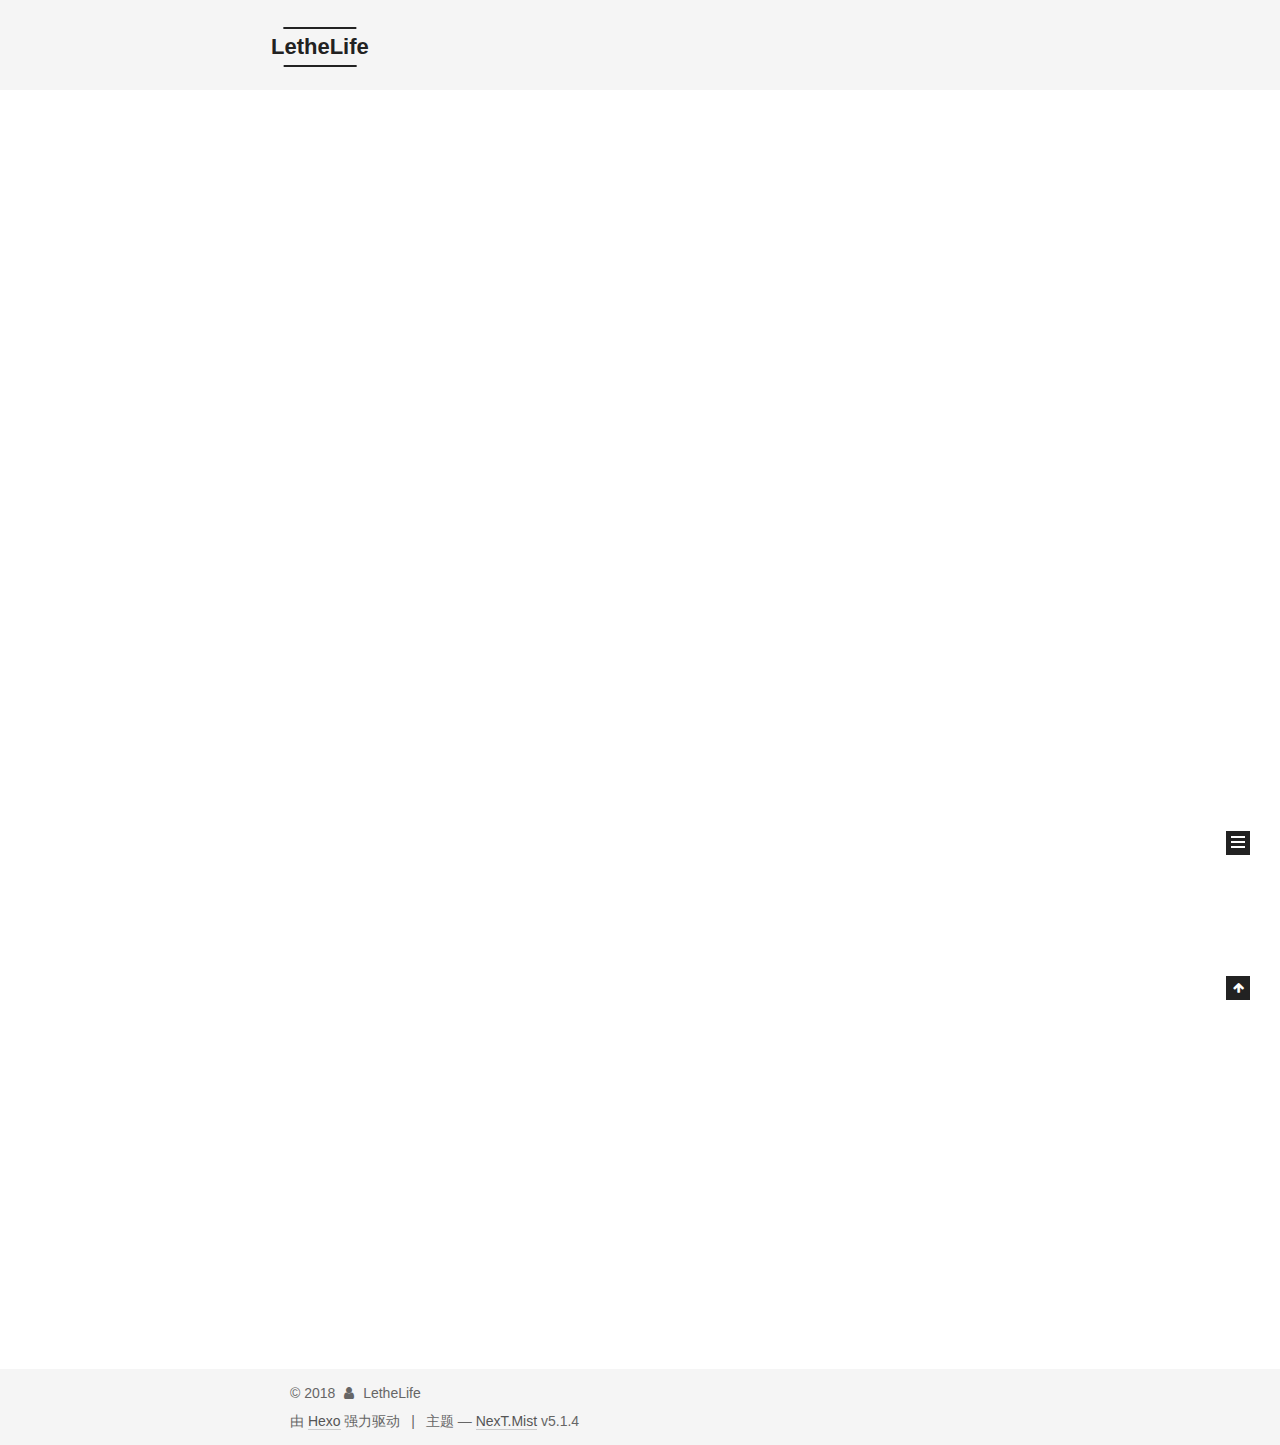
==== commit 0a195d75: "Site updated: 2018-02-05 17:26:27" ====
--- a/index.html
+++ b/index.html
@@ -1,13 +1,85 @@
 <!DOCTYPE html>
-<html>
+
+
+
+  
+
+
+<html class="theme-next mist use-motion" lang="zh-Hans">
 <head>
-  <meta charset="utf-8">
-  
-
-  
-  <title>LetheLife</title>
-  <meta name="viewport" content="width=device-width, initial-scale=1, maximum-scale=1">
-  <meta name="description" content="热爱技术，热爱生活的猿。">
+  <meta charset="UTF-8"/>
+<meta http-equiv="X-UA-Compatible" content="IE=edge" />
+<meta name="viewport" content="width=device-width, initial-scale=1, maximum-scale=1"/>
+<meta name="theme-color" content="#222">
+
+
+
+
+
+
+
+
+
+<meta http-equiv="Cache-Control" content="no-transform" />
+<meta http-equiv="Cache-Control" content="no-siteapp" />
+
+
+
+
+
+
+
+
+
+
+
+
+
+
+
+
+  
+  
+  <link href="/lib/fancybox/source/jquery.fancybox.css?v=2.1.5" rel="stylesheet" type="text/css" />
+
+
+
+
+
+
+
+<link href="/lib/font-awesome/css/font-awesome.min.css?v=4.6.2" rel="stylesheet" type="text/css" />
+
+<link href="/css/main.css?v=5.1.4" rel="stylesheet" type="text/css" />
+
+
+  <link rel="apple-touch-icon" sizes="180x180" href="/images/apple-touch-icon-next.png?v=5.1.4">
+
+
+  <link rel="icon" type="image/png" sizes="32x32" href="/images/favicon-32x32-next.png?v=5.1.4">
+
+
+  <link rel="icon" type="image/png" sizes="16x16" href="/images/favicon-16x16-next.png?v=5.1.4">
+
+
+  <link rel="mask-icon" href="/images/logo.svg?v=5.1.4" color="#222">
+
+
+
+
+
+  <meta name="keywords" content="Hexo, NexT" />
+
+
+
+
+
+
+
+
+
+
+<meta name="description" content="热爱技术，热爱生活的猿。">
 <meta property="og:type" content="website">
 <meta property="og:title" content="LetheLife">
 <meta property="og:url" content="http://yoursite.com/index.html">
@@ -17,117 +89,340 @@
 <meta name="twitter:card" content="summary">
 <meta name="twitter:title" content="LetheLife">
 <meta name="twitter:description" content="热爱技术，热爱生活的猿。">
-  
-    <link rel="alternate" href="/atom.xml" title="LetheLife" type="application/atom+xml">
-  
-  
-    <link rel="icon" href="/favicon.png">
-  
-  
-    <link href="//fonts.googleapis.com/css?family=Source+Code+Pro" rel="stylesheet" type="text/css">
-  
-  <link rel="stylesheet" href="/css/style.css">
+
+
+
+<script type="text/javascript" id="hexo.configurations">
+  var NexT = window.NexT || {};
+  var CONFIG = {
+    root: '/',
+    scheme: 'Mist',
+    version: '5.1.4',
+    sidebar: {"position":"right","display":"always","offset":12,"b2t":false,"scrollpercent":false,"onmobile":false},
+    fancybox: true,
+    tabs: true,
+    motion: {"enable":true,"async":false,"transition":{"post_block":"fadeIn","post_header":"slideDownIn","post_body":"slideDownIn","coll_header":"slideLeftIn","sidebar":"slideUpIn"}},
+    duoshuo: {
+      userId: '0',
+      author: '博主'
+    },
+    algolia: {
+      applicationID: '',
+      apiKey: '',
+      indexName: '',
+      hits: {"per_page":10},
+      labels: {"input_placeholder":"Search for Posts","hits_empty":"We didn't find any results for the search: ${query}","hits_stats":"${hits} results found in ${time} ms"}
+    }
+  };
+</script>
+
+
+
+  <link rel="canonical" href="http://yoursite.com/"/>
+
+
+
+
+
+  <title>LetheLife - 一只热带雨林的猿</title>
+  
+
+
+
+
+
+
+
+
 </head>
 
-<body>
-  <div id="container">
-    <div id="wrap">
-      <header id="header">
-  <div id="banner"></div>
-  <div id="header-outer" class="outer">
-    <div id="header-title" class="inner">
-      <h1 id="logo-wrap">
-        <a href="/" id="logo">LetheLife</a>
-      </h1>
-      
-        <h2 id="subtitle-wrap">
-          <a href="/" id="subtitle">一只热带雨林的猿</a>
-        </h2>
-      
+<body itemscope itemtype="http://schema.org/WebPage" lang="zh-Hans">
+
+  
+  
+    
+  
+
+  <div class="container sidebar-position-right 
+  page-home">
+    <div class="headband"></div>
+
+    <header id="header" class="header" itemscope itemtype="http://schema.org/WPHeader">
+      <div class="header-inner"><div class="site-brand-wrapper">
+  <div class="site-meta ">
+    
+
+    <div class="custom-logo-site-title">
+      <a href="/"  class="brand" rel="start">
+        <span class="logo-line-before"><i></i></span>
+        <span class="site-title">LetheLife</span>
+        <span class="logo-line-after"><i></i></span>
+      </a>
     </div>
-    <div id="header-inner" class="inner">
-      <nav id="main-nav">
-        <a id="main-nav-toggle" class="nav-icon"></a>
-        
-          <a class="main-nav-link" href="/">Home</a>
-        
-          <a class="main-nav-link" href="/archives">Archives</a>
-        
-      </nav>
-      <nav id="sub-nav">
-        
-          <a id="nav-rss-link" class="nav-icon" href="/atom.xml" title="RSS Feed"></a>
-        
-        <a id="nav-search-btn" class="nav-icon" title="Suche"></a>
-      </nav>
-      <div id="search-form-wrap">
-        <form action="//google.com/search" method="get" accept-charset="UTF-8" class="search-form"><input type="search" name="q" class="search-form-input" placeholder="Search"><button type="submit" class="search-form-submit">&#xF002;</button><input type="hidden" name="sitesearch" value="http://yoursite.com"></form>
-      </div>
+      
+        <p class="site-subtitle">一只热带雨林的猿</p>
+      
+  </div>
+
+  <div class="site-nav-toggle">
+    <button>
+      <span class="btn-bar"></span>
+      <span class="btn-bar"></span>
+      <span class="btn-bar"></span>
+    </button>
+  </div>
+</div>
+
+<nav class="site-nav">
+  
+
+  
+    <ul id="menu" class="menu">
+      
+        
+        <li class="menu-item menu-item-home">
+          <a href="/" rel="section">
+            
+              <i class="menu-item-icon fa fa-fw fa-home"></i> <br />
+            
+            首页
+          </a>
+        </li>
+      
+        
+        <li class="menu-item menu-item-archives">
+          <a href="/archives/" rel="section">
+            
+              <i class="menu-item-icon fa fa-fw fa-archive"></i> <br />
+            
+            归档
+          </a>
+        </li>
+      
+
+      
+    </ul>
+  
+
+  
+</nav>
+
+
+
+ </div>
+    </header>
+
+    <main id="main" class="main">
+      <div class="main-inner">
+        <div class="content-wrap">
+          <div id="content" class="content">
+            
+  <section id="posts" class="posts-expand">
+    
+      
+
+  
+
+  
+  
+  
+
+  <article class="post post-type-normal" itemscope itemtype="http://schema.org/Article">
+  
+  
+  
+  <div class="post-block">
+    <link itemprop="mainEntityOfPage" href="http://yoursite.com/2018/02/05/nihao/">
+
+    <span hidden itemprop="author" itemscope itemtype="http://schema.org/Person">
+      <meta itemprop="name" content="LetheLife">
+      <meta itemprop="description" content="">
+      <meta itemprop="image" content="/images/avatar.gif">
+    </span>
+
+    <span hidden itemprop="publisher" itemscope itemtype="http://schema.org/Organization">
+      <meta itemprop="name" content="LetheLife">
+    </span>
+
+    
+      <header class="post-header">
+
+        
+        
+          <h1 class="post-title" itemprop="name headline">
+                
+                <a class="post-title-link" href="/2018/02/05/nihao/" itemprop="url">nihao</a></h1>
+        
+
+        <div class="post-meta">
+          <span class="post-time">
+            
+              <span class="post-meta-item-icon">
+                <i class="fa fa-calendar-o"></i>
+              </span>
+              
+                <span class="post-meta-item-text">发表于</span>
+              
+              <time title="创建于" itemprop="dateCreated datePublished" datetime="2018-02-05T02:34:15+08:00">
+                2018-02-05
+              </time>
+            
+
+            
+
+            
+          </span>
+
+          
+
+          
+            
+          
+
+          
+          
+
+          
+
+          
+
+          
+
+        </div>
+      </header>
+    
+
+    
+    
+    
+    <div class="post-body" itemprop="articleBody">
+
+      
+      
+
+      
+        
+          
+            
+          
+        
+      
     </div>
-  </div>
-</header>
-      <div class="outer">
-        <section id="main">
-  
-    <article id="post-nihao" class="article article-type-post" itemscope itemprop="blogPost">
-  <div class="article-meta">
-    <a href="/2018/02/05/nihao/" class="article-date">
-  <time datetime="2018-02-04T18:34:15.000Z" itemprop="datePublished">2018-02-05</time>
-</a>
-    
-  </div>
-  <div class="article-inner">
-    
-    
-      <header class="article-header">
-        
-  
-    <h1 itemprop="name">
-      <a class="article-title" href="/2018/02/05/nihao/">nihao</a>
-    </h1>
-  
-
-      </header>
-    
-    <div class="article-entry" itemprop="articleBody">
-      
-        
-      
-    </div>
-    <footer class="article-footer">
-      <a data-url="http://yoursite.com/2018/02/05/nihao/" data-id="cjd9zl4tq0000psuo5i3b5a7e" class="article-share-link">Teilen</a>
-      
+    
+    
+    
+
+    
+
+    
+
+    
+
+    <footer class="post-footer">
+      
+
+      
+
+      
+
+      
+      
+        <div class="post-eof"></div>
       
     </footer>
   </div>
   
-</article>
-
-
-  
-    <article id="post-hello-world" class="article article-type-post" itemscope itemprop="blogPost">
-  <div class="article-meta">
-    <a href="/2018/02/05/hello-world/" class="article-date">
-  <time datetime="2018-02-04T17:29:08.056Z" itemprop="datePublished">2018-02-05</time>
-</a>
-    
-  </div>
-  <div class="article-inner">
-    
-    
-      <header class="article-header">
-        
-  
-    <h1 itemprop="name">
-      <a class="article-title" href="/2018/02/05/hello-world/">Hello World</a>
-    </h1>
-  
-
+  
+  
+  </article>
+
+
+    
+      
+
+  
+
+  
+  
+  
+
+  <article class="post post-type-normal" itemscope itemtype="http://schema.org/Article">
+  
+  
+  
+  <div class="post-block">
+    <link itemprop="mainEntityOfPage" href="http://yoursite.com/2018/02/05/hello-world/">
+
+    <span hidden itemprop="author" itemscope itemtype="http://schema.org/Person">
+      <meta itemprop="name" content="LetheLife">
+      <meta itemprop="description" content="">
+      <meta itemprop="image" content="/images/avatar.gif">
+    </span>
+
+    <span hidden itemprop="publisher" itemscope itemtype="http://schema.org/Organization">
+      <meta itemprop="name" content="LetheLife">
+    </span>
+
+    
+      <header class="post-header">
+
+        
+        
+          <h1 class="post-title" itemprop="name headline">
+                
+                <a class="post-title-link" href="/2018/02/05/hello-world/" itemprop="url">Hello World</a></h1>
+        
+
+        <div class="post-meta">
+          <span class="post-time">
+            
+              <span class="post-meta-item-icon">
+                <i class="fa fa-calendar-o"></i>
+              </span>
+              
+                <span class="post-meta-item-text">发表于</span>
+              
+              <time title="创建于" itemprop="dateCreated datePublished" datetime="2018-02-05T01:29:08+08:00">
+                2018-02-05
+              </time>
+            
+
+            
+
+            
+          </span>
+
+          
+
+          
+            
+          
+
+          
+          
+
+          
+
+          
+
+          
+
+        </div>
       </header>
     
-    <div class="article-entry" itemprop="articleBody">
-      
-        <p>Welcome to <a href="https://hexo.io/" target="_blank" rel="noopener">Hexo</a>! This is your very first post. Check <a href="https://hexo.io/docs/" target="_blank" rel="noopener">documentation</a> for more info. If you get any problems when using Hexo, you can find the answer in <a href="https://hexo.io/docs/troubleshooting.html" target="_blank" rel="noopener">troubleshooting</a> or you can ask me on <a href="https://github.com/hexojs/hexo/issues" target="_blank" rel="noopener">GitHub</a>.</p>
+
+    
+    
+    
+    <div class="post-body" itemprop="articleBody">
+
+      
+      
+
+      
+        
+          
+            <p>Welcome to <a href="https://hexo.io/" target="_blank" rel="noopener">Hexo</a>! This is your very first post. Check <a href="https://hexo.io/docs/" target="_blank" rel="noopener">documentation</a> for more info. If you get any problems when using Hexo, you can find the answer in <a href="https://hexo.io/docs/troubleshooting.html" target="_blank" rel="noopener">troubleshooting</a> or you can ask me on <a href="https://github.com/hexojs/hexo/issues" target="_blank" rel="noopener">GitHub</a>.</p>
 <h2 id="Quick-Start"><a href="#Quick-Start" class="headerlink" title="Quick Start"></a>Quick Start</h2><h3 id="Create-a-new-post"><a href="#Create-a-new-post" class="headerlink" title="Create a new post"></a>Create a new post</h3><figure class="highlight bash"><table><tr><td class="gutter"><pre><span class="line">1</span><br></pre></td><td class="code"><pre><span class="line">$ hexo new <span class="string">"My New Post"</span></span><br></pre></td></tr></table></figure>
 <p>More info: <a href="https://hexo.io/docs/writing.html" target="_blank" rel="noopener">Writing</a></p>
 <h3 id="Run-server"><a href="#Run-server" class="headerlink" title="Run server"></a>Run server</h3><figure class="highlight bash"><table><tr><td class="gutter"><pre><span class="line">1</span><br></pre></td><td class="code"><pre><span class="line">$ hexo server</span><br></pre></td></tr></table></figure>
@@ -137,95 +432,307 @@
 <h3 id="Deploy-to-remote-sites"><a href="#Deploy-to-remote-sites" class="headerlink" title="Deploy to remote sites"></a>Deploy to remote sites</h3><figure class="highlight bash"><table><tr><td class="gutter"><pre><span class="line">1</span><br></pre></td><td class="code"><pre><span class="line">$ hexo deploy</span><br></pre></td></tr></table></figure>
 <p>More info: <a href="https://hexo.io/docs/deployment.html" target="_blank" rel="noopener">Deployment</a></p>
 
+          
+        
       
     </div>
-    <footer class="article-footer">
-      <a data-url="http://yoursite.com/2018/02/05/hello-world/" data-id="cjd9zl4u40001psuotc9mwzdo" class="article-share-link">Teilen</a>
-      
+    
+    
+    
+
+    
+
+    
+
+    
+
+    <footer class="post-footer">
+      
+
+      
+
+      
+
+      
+      
+        <div class="post-eof"></div>
       
     </footer>
   </div>
   
-</article>
-
-
-  
-
-
-</section>
-        
-          <aside id="sidebar">
-  
-    
-
-  
-    
-
-  
-    
-  
-    
-  <div class="widget-wrap">
-    <h3 class="widget-title">Archiv</h3>
-    <div class="widget">
-      <ul class="archive-list"><li class="archive-list-item"><a class="archive-list-link" href="/archives/2018/02/">February 2018</a></li></ul>
+  
+  
+  </article>
+
+
+    
+  </section>
+
+  
+
+
+          </div>
+          
+
+
+          
+
+        </div>
+        
+          
+  
+  <div class="sidebar-toggle">
+    <div class="sidebar-toggle-line-wrap">
+      <span class="sidebar-toggle-line sidebar-toggle-line-first"></span>
+      <span class="sidebar-toggle-line sidebar-toggle-line-middle"></span>
+      <span class="sidebar-toggle-line sidebar-toggle-line-last"></span>
     </div>
   </div>
 
-
-  
-    
-  <div class="widget-wrap">
-    <h3 class="widget-title">letzter Beitrag</h3>
-    <div class="widget">
-      <ul>
-        
-          <li>
-            <a href="/2018/02/05/nihao/">nihao</a>
-          </li>
-        
-          <li>
-            <a href="/2018/02/05/hello-world/">Hello World</a>
-          </li>
-        
-      </ul>
+  <aside id="sidebar" class="sidebar">
+    
+    <div class="sidebar-inner">
+
+      
+
+      
+
+      <section class="site-overview-wrap sidebar-panel sidebar-panel-active">
+        <div class="site-overview">
+          <div class="site-author motion-element" itemprop="author" itemscope itemtype="http://schema.org/Person">
+            
+              <p class="site-author-name" itemprop="name">LetheLife</p>
+              <p class="site-description motion-element" itemprop="description">热爱技术，热爱生活的猿。</p>
+          </div>
+
+          <nav class="site-state motion-element">
+
+            
+              <div class="site-state-item site-state-posts">
+              
+                <a href="/archives/">
+              
+                  <span class="site-state-item-count">2</span>
+                  <span class="site-state-item-name">日志</span>
+                </a>
+              </div>
+            
+
+            
+
+            
+
+          </nav>
+
+          
+
+          
+
+          
+          
+
+          
+          
+
+          
+
+        </div>
+      </section>
+
+      
+
+      
+
     </div>
+  </aside>
+
+
+        
+      </div>
+    </main>
+
+    <footer id="footer" class="footer">
+      <div class="footer-inner">
+        <div class="copyright">&copy; <span itemprop="copyrightYear">2018</span>
+  <span class="with-love">
+    <i class="fa fa-user"></i>
+  </span>
+  <span class="author" itemprop="copyrightHolder">LetheLife</span>
+
+  
+</div>
+
+
+  <div class="powered-by">由 <a class="theme-link" target="_blank" href="https://hexo.io">Hexo</a> 强力驱动</div>
+
+
+
+  <span class="post-meta-divider">|</span>
+
+
+
+  <div class="theme-info">主题 &mdash; <a class="theme-link" target="_blank" href="https://github.com/iissnan/hexo-theme-next">NexT.Mist</a> v5.1.4</div>
+
+
+
+
+        
+
+
+
+
+
+
+
+        
+      </div>
+    </footer>
+
+    
+      <div class="back-to-top">
+        <i class="fa fa-arrow-up"></i>
+        
+      </div>
+    
+
+    
+
   </div>
 
   
-</aside>
-        
-      </div>
-      <footer id="footer">
-  
-  <div class="outer">
-    <div id="footer-info" class="inner">
-      &copy; 2018 LetheLife<br>
-      Powered by <a href="http://hexo.io/" target="_blank">Hexo</a>
-    </div>
-  </div>
-</footer>
-    </div>
-    <nav id="mobile-nav">
-  
-    <a href="/" class="mobile-nav-link">Home</a>
-  
-    <a href="/archives" class="mobile-nav-link">Archives</a>
-  
-</nav>
-    
-
-<script src="//ajax.googleapis.com/ajax/libs/jquery/2.0.3/jquery.min.js"></script>
-
-
-  <link rel="stylesheet" href="/fancybox/jquery.fancybox.css">
-  <script src="/fancybox/jquery.fancybox.pack.js"></script>
-
-
-<script src="/js/script.js"></script>
-
-
-
-  </div>
+
+<script type="text/javascript">
+  if (Object.prototype.toString.call(window.Promise) !== '[object Function]') {
+    window.Promise = null;
+  }
+</script>
+
+
+
+
+
+
+
+
+
+  
+
+
+
+
+
+
+
+
+
+
+
+
+  
+  
+    <script type="text/javascript" src="/lib/jquery/index.js?v=2.1.3"></script>
+  
+
+  
+  
+    <script type="text/javascript" src="/lib/fastclick/lib/fastclick.min.js?v=1.0.6"></script>
+  
+
+  
+  
+    <script type="text/javascript" src="/lib/jquery_lazyload/jquery.lazyload.js?v=1.9.7"></script>
+  
+
+  
+  
+    <script type="text/javascript" src="/lib/velocity/velocity.min.js?v=1.2.1"></script>
+  
+
+  
+  
+    <script type="text/javascript" src="/lib/velocity/velocity.ui.min.js?v=1.2.1"></script>
+  
+
+  
+  
+    <script type="text/javascript" src="/lib/fancybox/source/jquery.fancybox.pack.js?v=2.1.5"></script>
+  
+
+
+  
+
+
+  <script type="text/javascript" src="/js/src/utils.js?v=5.1.4"></script>
+
+  <script type="text/javascript" src="/js/src/motion.js?v=5.1.4"></script>
+
+
+
+  
+  
+
+  
+
+  
+
+
+  <script type="text/javascript" src="/js/src/bootstrap.js?v=5.1.4"></script>
+
+
+
+  
+
+
+  
+
+
+
+
+	
+
+
+
+
+
+  
+
+
+
+
+
+  
+
+
+
+
+
+
+
+
+
+
+
+
+  
+
+
+
+
+
+  
+
+  
+
+  
+
+  
+  
+
+  
+
+  
+
+  
+
 </body>
-</html>+</html>
--- a/css/main.css
+++ b/css/main.css
@@ -0,0 +1,2906 @@
+/* normalize.css v3.0.2 | MIT License | git.io/normalize */
+html {
+  font-family: sans-serif; /* 1 */
+  -ms-text-size-adjust: 100%; /* 2 */
+  -webkit-text-size-adjust: 100%; /* 2 */
+}
+body {
+  margin: 0;
+}
+article,
+aside,
+details,
+figcaption,
+figure,
+footer,
+header,
+hgroup,
+main,
+menu,
+nav,
+section,
+summary {
+  display: block;
+}
+audio,
+canvas,
+progress,
+video {
+  display: inline-block; /* 1 */
+  vertical-align: baseline; /* 2 */
+}
+audio:not([controls]) {
+  display: none;
+  height: 0;
+}
+[hidden],
+template {
+  display: none;
+}
+a {
+  background-color: transparent;
+}
+a:active,
+a:hover {
+  outline: 0;
+}
+abbr[title] {
+  border-bottom: 1px dotted;
+}
+b,
+strong {
+  font-weight: bold;
+}
+dfn {
+  font-style: italic;
+}
+h1 {
+  font-size: 2em;
+  margin: 0.67em 0;
+}
+mark {
+  background: #ff0;
+  color: #000;
+}
+small {
+  font-size: 80%;
+}
+sub,
+sup {
+  font-size: 75%;
+  line-height: 0;
+  position: relative;
+  vertical-align: baseline;
+}
+sup {
+  top: -0.5em;
+}
+sub {
+  bottom: -0.25em;
+}
+img {
+  border: 0;
+}
+svg:not(:root) {
+  overflow: hidden;
+}
+figure {
+  margin: 1em 40px;
+}
+hr {
+  -moz-box-sizing: content-box;
+  box-sizing: content-box;
+  height: 0;
+}
+pre {
+  overflow: auto;
+}
+code,
+kbd,
+pre,
+samp {
+  font-family: monospace, monospace;
+  font-size: 1em;
+}
+button,
+input,
+optgroup,
+select,
+textarea {
+  color: inherit; /* 1 */
+  font: inherit; /* 2 */
+  margin: 0; /* 3 */
+}
+button {
+  overflow: visible;
+}
+button,
+select {
+  text-transform: none;
+}
+button,
+html input[type="button"],
+input[type="reset"],
+input[type="submit"] {
+  -webkit-appearance: button; /* 2 */
+  cursor: pointer; /* 3 */
+}
+button[disabled],
+html input[disabled] {
+  cursor: default;
+}
+button::-moz-focus-inner,
+input::-moz-focus-inner {
+  border: 0;
+  padding: 0;
+}
+input {
+  line-height: normal;
+}
+input[type="checkbox"],
+input[type="radio"] {
+  box-sizing: border-box; /* 1 */
+  padding: 0; /* 2 */
+}
+input[type="number"]::-webkit-inner-spin-button,
+input[type="number"]::-webkit-outer-spin-button {
+  height: auto;
+}
+input[type="search"] {
+  -webkit-appearance: textfield; /* 1 */
+  -moz-box-sizing: content-box;
+  -webkit-box-sizing: content-box; /* 2 */
+  box-sizing: content-box;
+}
+input[type="search"]::-webkit-search-cancel-button,
+input[type="search"]::-webkit-search-decoration {
+  -webkit-appearance: none;
+}
+fieldset {
+  border: 1px solid #c0c0c0;
+  margin: 0 2px;
+  padding: 0.35em 0.625em 0.75em;
+}
+legend {
+  border: 0; /* 1 */
+  padding: 0; /* 2 */
+}
+textarea {
+  overflow: auto;
+}
+optgroup {
+  font-weight: bold;
+}
+table {
+  border-collapse: collapse;
+  border-spacing: 0;
+}
+td,
+th {
+  padding: 0;
+}
+::selection {
+  background: #262a30;
+  color: #fff;
+}
+body {
+  position: relative;
+  font-family: 'Lato', "PingFang SC", "Microsoft YaHei", sans-serif;
+  font-size: 14px;
+  line-height: 2;
+  color: #555;
+  background: #fff;
+}
+@media (max-width: 767px) {
+  body {
+    padding-right: 0 !important;
+  }
+}
+@media (min-width: 768px) and (max-width: 991px) {
+  body {
+    padding-right: 0 !important;
+  }
+}
+@media (min-width: 1600px) {
+  body {
+    font-size: 16px;
+  }
+}
+h1,
+h2,
+h3,
+h4,
+h5,
+h6 {
+  margin: 0;
+  padding: 0;
+  font-weight: bold;
+  line-height: 1.5;
+  font-family: 'Lato', "PingFang SC", "Microsoft YaHei", sans-serif;
+}
+h2,
+h3,
+h4,
+h5,
+h6 {
+  margin: 20px 0 15px;
+}
+h1 {
+  font-size: 24px;
+}
+@media (max-width: 767px) {
+  h1 {
+    font-size: 20px;
+  }
+}
+h2 {
+  font-size: 22px;
+}
+@media (max-width: 767px) {
+  h2 {
+    font-size: 18px;
+  }
+}
+h3 {
+  font-size: 20px;
+}
+@media (max-width: 767px) {
+  h3 {
+    font-size: 16px;
+  }
+}
+h4 {
+  font-size: 18px;
+}
+@media (max-width: 767px) {
+  h4 {
+    font-size: 14px;
+  }
+}
+h5 {
+  font-size: 16px;
+}
+@media (max-width: 767px) {
+  h5 {
+    font-size: 12px;
+  }
+}
+h6 {
+  font-size: 14px;
+}
+@media (max-width: 767px) {
+  h6 {
+    font-size: 10px;
+  }
+}
+p {
+  margin: 0 0 20px 0;
+}
+a {
+  color: #555;
+  text-decoration: none;
+  outline: none;
+  border-bottom: 1px solid #999;
+  word-wrap: break-word;
+}
+a:hover {
+  color: #222;
+  border-bottom-color: #222;
+}
+blockquote {
+  margin: 0;
+  padding: 0;
+}
+img {
+  display: block;
+  margin: auto;
+  max-width: 100%;
+  height: auto;
+}
+hr {
+  margin: 40px 0;
+  height: 3px;
+  border: none;
+  background-color: #ddd;
+  background-image: repeating-linear-gradient(-45deg, #fff, #fff 4px, transparent 4px, transparent 8px);
+}
+blockquote {
+  padding: 0 15px;
+  color: #666;
+  border-left: 4px solid #ddd;
+}
+blockquote cite::before {
+  content: "-";
+  padding: 0 5px;
+}
+dt {
+  font-weight: 700;
+}
+dd {
+  margin: 0;
+  padding: 0;
+}
+kbd {
+  border: 1px solid #ccc;
+  border-radius: 0.2em;
+  box-shadow: 0.1em 0.1em 0.2em rgba(0,0,0,0.1);
+  background-color: #f9f9f9;
+  font-family: inherit;
+  background-image: -webkit-linear-gradient(top, #eee, #fff, #eee);
+  padding: 0.1em 0.3em;
+  white-space: nowrap;
+}
+.text-left {
+  text-align: left;
+}
+.text-center {
+  text-align: center;
+}
+.text-right {
+  text-align: right;
+}
+.text-justify {
+  text-align: justify;
+}
+.text-nowrap {
+  white-space: nowrap;
+}
+.text-lowercase {
+  text-transform: lowercase;
+}
+.text-uppercase {
+  text-transform: uppercase;
+}
+.text-capitalize {
+  text-transform: capitalize;
+}
+.center-block {
+  display: block;
+  margin-left: auto;
+  margin-right: auto;
+}
+.clearfix:before,
+.clearfix:after {
+  content: " ";
+  display: table;
+}
+.clearfix:after {
+  clear: both;
+}
+.pullquote {
+  width: 45%;
+}
+.pullquote.left {
+  float: left;
+  margin-left: 5px;
+  margin-right: 10px;
+}
+.pullquote.right {
+  float: right;
+  margin-left: 10px;
+  margin-right: 5px;
+}
+.affix.affix.affix {
+  position: fixed;
+}
+.translation {
+  margin-top: -20px;
+  font-size: 14px;
+  color: #999;
+}
+.scrollbar-measure {
+  width: 100px;
+  height: 100px;
+  overflow: scroll;
+  position: absolute;
+  top: -9999px;
+}
+.use-motion .motion-element {
+  opacity: 0;
+}
+table {
+  margin: 20px 0;
+  width: 100%;
+  border-collapse: collapse;
+  border-spacing: 0;
+  border: 1px solid #ddd;
+  font-size: 14px;
+  table-layout: fixed;
+  word-wrap: break-all;
+}
+table>tbody>tr:nth-of-type(odd) {
+  background-color: #f9f9f9;
+}
+table>tbody>tr:hover {
+  background-color: #f5f5f5;
+}
+caption,
+th,
+td {
+  padding: 8px;
+  text-align: left;
+  vertical-align: middle;
+  font-weight: normal;
+}
+th,
+td {
+  border-bottom: 3px solid #ddd;
+  border-right: 1px solid #eee;
+}
+th {
+  padding-bottom: 10px;
+  font-weight: 700;
+}
+td {
+  border-bottom-width: 1px;
+}
+html,
+body {
+  height: 100%;
+}
+.container {
+  position: relative;
+  min-height: 100%;
+}
+.header-inner {
+  margin: 0 auto;
+  padding: 100px 0 70px;
+  width: 700px;
+}
+@media (min-width: 1600px) {
+  .container .header-inner {
+    width: 900px;
+  }
+}
+.main {
+  padding-bottom: 150px;
+}
+.main-inner {
+  margin: 0 auto;
+  width: 700px;
+}
+@media (min-width: 1600px) {
+  .container .main-inner {
+    width: 900px;
+  }
+}
+.footer {
+  position: absolute;
+  left: 0;
+  bottom: 0;
+  width: 100%;
+  min-height: 50px;
+}
+.footer-inner {
+  box-sizing: border-box;
+  margin: 20px auto;
+  width: 700px;
+}
+@media (min-width: 1600px) {
+  .container .footer-inner {
+    width: 900px;
+  }
+}
+pre,
+.highlight {
+  overflow: auto;
+  margin: 20px 0;
+  padding: 0;
+  font-size: 13px;
+  color: #4d4d4c;
+  background: #f7f7f7;
+  line-height: 1.6;
+}
+pre,
+code {
+  font-family: consolas, Menlo, "PingFang SC", "Microsoft YaHei", monospace;
+}
+code {
+  padding: 2px 4px;
+  word-wrap: break-word;
+  color: #555;
+  background: #eee;
+  border-radius: 3px;
+  font-size: 13px;
+}
+pre {
+  padding: 10px;
+}
+pre code {
+  padding: 0;
+  color: #4d4d4c;
+  background: none;
+  text-shadow: none;
+}
+.highlight {
+  border-radius: 1px;
+}
+.highlight pre {
+  border: none;
+  margin: 0;
+  padding: 10px 0;
+}
+.highlight table {
+  margin: 0;
+  width: auto;
+  border: none;
+}
+.highlight td {
+  border: none;
+  padding: 0;
+}
+.highlight figcaption {
+  font-size: 1em;
+  color: #4d4d4c;
+  line-height: 1em;
+  margin-bottom: 1em;
+}
+.highlight figcaption:before,
+.highlight figcaption:after {
+  content: " ";
+  display: table;
+}
+.highlight figcaption:after {
+  clear: both;
+}
+.highlight figcaption a {
+  float: right;
+  color: #4d4d4c;
+}
+.highlight figcaption a:hover {
+  border-bottom-color: #4d4d4c;
+}
+.highlight .gutter pre {
+  padding-left: 10px;
+  padding-right: 10px;
+  color: #869194;
+  text-align: right;
+  background-color: #eff2f3;
+}
+.highlight .code pre {
+  width: 100%;
+  padding-left: 10px;
+  padding-right: 10px;
+  background-color: #f7f7f7;
+}
+.highlight .line {
+  height: 20px;
+}
+.gutter {
+  -webkit-user-select: none;
+  -moz-user-select: none;
+  -ms-user-select: none;
+  user-select: none;
+}
+.gist table {
+  width: auto;
+}
+.gist table td {
+  border: none;
+}
+pre .deletion {
+  background: #fdd;
+}
+pre .addition {
+  background: #dfd;
+}
+pre .meta {
+  color: #8959a8;
+}
+pre .comment {
+  color: #8e908c;
+}
+pre .variable,
+pre .attribute,
+pre .tag,
+pre .regexp,
+pre .ruby .constant,
+pre .xml .tag .title,
+pre .xml .pi,
+pre .xml .doctype,
+pre .html .doctype,
+pre .css .id,
+pre .css .class,
+pre .css .pseudo {
+  color: #c82829;
+}
+pre .number,
+pre .preprocessor,
+pre .built_in,
+pre .literal,
+pre .params,
+pre .constant,
+pre .command {
+  color: #f5871f;
+}
+pre .ruby .class .title,
+pre .css .rules .attribute,
+pre .string,
+pre .value,
+pre .inheritance,
+pre .header,
+pre .ruby .symbol,
+pre .xml .cdata,
+pre .special,
+pre .number,
+pre .formula {
+  color: #718c00;
+}
+pre .title,
+pre .css .hexcolor {
+  color: #3e999f;
+}
+pre .function,
+pre .python .decorator,
+pre .python .title,
+pre .ruby .function .title,
+pre .ruby .title .keyword,
+pre .perl .sub,
+pre .javascript .title,
+pre .coffeescript .title {
+  color: #4271ae;
+}
+pre .keyword,
+pre .javascript .function {
+  color: #8959a8;
+}
+.full-image.full-image.full-image.full-image {
+  border: none;
+  max-width: 100%;
+  width: auto;
+  margin: 20px auto 25px;
+}
+@media (min-width: 992px) {
+  .full-image.full-image.full-image.full-image {
+    max-width: none;
+    width: 110%;
+    margin: 25px -5%;
+  }
+}
+.blockquote-center,
+.page-home .post-type-quote blockquote,
+.page-post-detail .post-type-quote blockquote {
+  position: relative;
+  margin: 40px 0;
+  padding: 0;
+  border-left: none;
+  text-align: center;
+}
+.blockquote-center::before,
+.page-home .post-type-quote blockquote::before,
+.page-post-detail .post-type-quote blockquote::before,
+.blockquote-center::after,
+.page-home .post-type-quote blockquote::after,
+.page-post-detail .post-type-quote blockquote::after {
+  position: absolute;
+  content: ' ';
+  display: block;
+  width: 100%;
+  height: 24px;
+  opacity: 0.2;
+  background-repeat: no-repeat;
+  background-position: 0 -6px;
+  background-size: 22px 22px;
+}
+.blockquote-center::before,
+.page-home .post-type-quote blockquote::before,
+.page-post-detail .post-type-quote blockquote::before {
+  top: -20px;
+  background-image: url("../images/quote-l.svg");
+  border-top: 1px solid #ccc;
+}
+.blockquote-center::after,
+.page-home .post-type-quote blockquote::after,
+.page-post-detail .post-type-quote blockquote::after {
+  bottom: -20px;
+  background-image: url("../images/quote-r.svg");
+  border-bottom: 1px solid #ccc;
+  background-position: 100% 8px;
+}
+.blockquote-center p,
+.page-home .post-type-quote blockquote p,
+.page-post-detail .post-type-quote blockquote p,
+.blockquote-center div,
+.page-home .post-type-quote blockquote div,
+.page-post-detail .post-type-quote blockquote div {
+  text-align: center;
+}
+.post .post-body .group-picture img {
+  box-sizing: border-box;
+  padding: 0 3px;
+  border: none;
+}
+.post .group-picture-row {
+  overflow: hidden;
+  margin-top: 6px;
+}
+.post .group-picture-row:first-child {
+  margin-top: 0;
+}
+.post .group-picture-column {
+  float: left;
+}
+.page-post-detail .post-body .group-picture-column {
+  float: none;
+  margin-top: 10px;
+  width: auto !important;
+}
+.page-post-detail .post-body .group-picture-column img {
+  margin: 0 auto;
+}
+.page-archive .group-picture-container {
+  overflow: hidden;
+}
+.page-archive .group-picture-row {
+  float: left;
+}
+.page-archive .group-picture-row:first-child {
+  margin-top: 6px;
+}
+.page-archive .group-picture-column {
+  max-width: 150px;
+  max-height: 150px;
+}
+.post-body .note {
+  position: relative;
+  padding: 15px;
+  margin-bottom: 20px;
+  border: 1px solid #eee;
+  border-left-width: 5px;
+  border-radius: 3px;
+}
+.post-body .note h2,
+.post-body .note h3,
+.post-body .note h4,
+.post-body .note h5,
+.post-body .note h6 {
+  margin-top: 0;
+  margin-bottom: 0;
+  border-bottom: initial;
+  padding-top: 0 !important;
+}
+.post-body .note p:first-child,
+.post-body .note ul:first-child,
+.post-body .note ol:first-child,
+.post-body .note table:first-child,
+.post-body .note pre:first-child,
+.post-body .note blockquote:first-child {
+  margin-top: 0;
+}
+.post-body .note p:last-child,
+.post-body .note ul:last-child,
+.post-body .note ol:last-child,
+.post-body .note table:last-child,
+.post-body .note pre:last-child,
+.post-body .note blockquote:last-child {
+  margin-bottom: 0;
+}
+.post-body .note.default {
+  border-left-color: #777;
+}
+.post-body .note.default h2,
+.post-body .note.default h3,
+.post-body .note.default h4,
+.post-body .note.default h5,
+.post-body .note.default h6 {
+  color: #777;
+}
+.post-body .note.primary {
+  border-left-color: #6f42c1;
+}
+.post-body .note.primary h2,
+.post-body .note.primary h3,
+.post-body .note.primary h4,
+.post-body .note.primary h5,
+.post-body .note.primary h6 {
+  color: #6f42c1;
+}
+.post-body .note.info {
+  border-left-color: #428bca;
+}
+.post-body .note.info h2,
+.post-body .note.info h3,
+.post-body .note.info h4,
+.post-body .note.info h5,
+.post-body .note.info h6 {
+  color: #428bca;
+}
+.post-body .note.success {
+  border-left-color: #5cb85c;
+}
+.post-body .note.success h2,
+.post-body .note.success h3,
+.post-body .note.success h4,
+.post-body .note.success h5,
+.post-body .note.success h6 {
+  color: #5cb85c;
+}
+.post-body .note.warning {
+  border-left-color: #f0ad4e;
+}
+.post-body .note.warning h2,
+.post-body .note.warning h3,
+.post-body .note.warning h4,
+.post-body .note.warning h5,
+.post-body .note.warning h6 {
+  color: #f0ad4e;
+}
+.post-body .note.danger {
+  border-left-color: #d9534f;
+}
+.post-body .note.danger h2,
+.post-body .note.danger h3,
+.post-body .note.danger h4,
+.post-body .note.danger h5,
+.post-body .note.danger h6 {
+  color: #d9534f;
+}
+.post-body .label {
+  display: inline;
+  padding: 0 2px;
+  white-space: nowrap;
+}
+.post-body .label.default {
+  background-color: #f0f0f0;
+}
+.post-body .label.primary {
+  background-color: #efe6f7;
+}
+.post-body .label.info {
+  background-color: #e5f2f8;
+}
+.post-body .label.success {
+  background-color: #e7f4e9;
+}
+.post-body .label.warning {
+  background-color: #fcf6e1;
+}
+.post-body .label.danger {
+  background-color: #fae8eb;
+}
+.post-body .tabs {
+  position: relative;
+  display: block;
+  margin-bottom: 20px;
+  padding-top: 10px;
+}
+.post-body .tabs ul.nav-tabs {
+  margin: 0;
+  padding: 0;
+  display: flex;
+  margin-bottom: -1px;
+}
+@media (max-width: 413px) {
+  .post-body .tabs ul.nav-tabs {
+    display: block;
+    margin-bottom: 5px;
+  }
+}
+.post-body .tabs ul.nav-tabs li.tab {
+  list-style-type: none !important;
+  margin: 0 0.25em 0 0;
+  border-top: 3px solid transparent;
+  border-left: 1px solid transparent;
+  border-right: 1px solid transparent;
+}
+@media (max-width: 413px) {
+  .post-body .tabs ul.nav-tabs li.tab {
+    margin: initial;
+    border-top: 1px solid transparent;
+    border-left: 3px solid transparent;
+    border-right: 1px solid transparent;
+    border-bottom: 1px solid transparent;
+  }
+}
+.post-body .tabs ul.nav-tabs li.tab a {
+  outline: 0;
+  border-bottom: initial;
+  display: block;
+  line-height: 1.8em;
+  padding: 0.25em 0.75em;
+  transition-duration: 0.2s;
+  transition-timing-function: ease-out;
+  transition-delay: 0s;
+}
+.post-body .tabs ul.nav-tabs li.tab a i {
+  width: 1.285714285714286em;
+}
+.post-body .tabs ul.nav-tabs li.tab.active {
+  border-top: 3px solid #fc6423;
+  border-left: 1px solid #ddd;
+  border-right: 1px solid #ddd;
+  background-color: #fff;
+}
+@media (max-width: 413px) {
+  .post-body .tabs ul.nav-tabs li.tab.active {
+    border-top: 1px solid #ddd;
+    border-left: 3px solid #fc6423;
+    border-right: 1px solid #ddd;
+    border-bottom: 1px solid #ddd;
+  }
+}
+.post-body .tabs ul.nav-tabs li.tab.active a {
+  cursor: default;
+  color: #555;
+}
+.post-body .tabs .tab-content {
+  background-color: #fff;
+}
+.post-body .tabs .tab-content .tab-pane {
+  border: 1px solid #ddd;
+  padding: 20px 20px 0 20px;
+}
+.post-body .tabs .tab-content .tab-pane:not(.active) {
+  display: none !important;
+}
+.post-body .tabs .tab-content .tab-pane.active {
+  display: block !important;
+}
+.btn {
+  display: inline-block;
+  padding: 0 20px;
+  font-size: 14px;
+  color: #555;
+  background: transparent;
+  border: 2px solid #222;
+  text-decoration: none;
+  border-radius: 0;
+  transition-property: background-color;
+  transition-duration: 0.2s;
+  transition-timing-function: ease-in-out;
+  transition-delay: 0s;
+  line-height: 2;
+}
+.btn:hover {
+  border-color: #222;
+  color: #222;
+  background: #fff;
+}
+.btn +.btn {
+  margin: 0 0 8px 8px;
+}
+.btn .fa-fw {
+  width: 1.285714285714286em;
+  text-align: left;
+}
+.btn-bar {
+  display: block;
+  width: 22px;
+  height: 2px;
+  background: #555;
+  border-radius: 1px;
+}
+.btn-bar+.btn-bar {
+  margin-top: 4px;
+}
+.pagination {
+  margin: 120px 0 40px;
+  text-align: center;
+  border-top: 1px solid #eee;
+}
+.page-number-basic,
+.pagination .prev,
+.pagination .next,
+.pagination .page-number,
+.pagination .space {
+  display: inline-block;
+  position: relative;
+  top: -1px;
+  margin: 0 10px;
+  padding: 0 11px;
+}
+@media (max-width: 767px) {
+  .page-number-basic,
+  .pagination .prev,
+  .pagination .next,
+  .pagination .page-number,
+  .pagination .space {
+    margin: 0 5px;
+  }
+}
+.pagination .prev,
+.pagination .next,
+.pagination .page-number {
+  border-bottom: 0;
+  border-top: 1px solid #eee;
+  transition-property: border-color;
+  transition-duration: 0.2s;
+  transition-timing-function: ease-in-out;
+  transition-delay: 0s;
+}
+.pagination .prev:hover,
+.pagination .next:hover,
+.pagination .page-number:hover {
+  border-top-color: #222;
+}
+.pagination .space {
+  padding: 0;
+  margin: 0;
+}
+.pagination .prev {
+  margin-left: 0;
+}
+.pagination .next {
+  margin-right: 0;
+}
+.pagination .page-number.current {
+  color: #fff;
+  background: #ccc;
+  border-top-color: #ccc;
+}
+@media (max-width: 767px) {
+  .pagination {
+    border-top: none;
+  }
+  .pagination .prev,
+  .pagination .next,
+  .pagination .page-number {
+    margin-bottom: 10px;
+    border-top: 0;
+    border-bottom: 1px solid #eee;
+    padding: 0 10px;
+  }
+  .pagination .prev:hover,
+  .pagination .next:hover,
+  .pagination .page-number:hover {
+    border-bottom-color: #222;
+  }
+}
+.comments {
+  margin: 60px 20px 0;
+}
+.tag-cloud {
+  text-align: center;
+}
+.tag-cloud a {
+  display: inline-block;
+  margin: 10px;
+}
+.back-to-top {
+  box-sizing: border-box;
+  position: fixed;
+  bottom: -100px;
+  right: 30px;
+  z-index: 1050;
+  padding: 0 6px;
+  width: 24px;
+  background: #222;
+  font-size: 12px;
+  opacity: 1;
+  color: #fff;
+  cursor: pointer;
+  text-align: center;
+  -webkit-transform: translateZ(0);
+  transition-property: bottom;
+  transition-duration: 0.2s;
+  transition-timing-function: ease-in-out;
+  transition-delay: 0s;
+}
+@media (min-width: 768px) and (max-width: 991px) {
+  .back-to-top {
+    display: none !important;
+  }
+}
+@media (max-width: 767px) {
+  .back-to-top {
+    display: none !important;
+  }
+}
+.back-to-top.back-to-top-on {
+  bottom: 19px;
+}
+.header {
+  background: transparent;
+}
+.header-inner {
+  position: relative;
+}
+.headband {
+  height: 3px;
+  background: #222;
+}
+.site-meta {
+  margin: 0;
+  text-align: left;
+}
+@media (max-width: 767px) {
+  .site-meta {
+    text-align: center;
+  }
+}
+.brand {
+  position: relative;
+  display: inline-block;
+  padding: 0 40px;
+  color: #222;
+  background: #222;
+  border-bottom: none;
+}
+.brand:hover {
+  color: #222;
+}
+.logo {
+  display: inline-block;
+  margin-right: 5px;
+  line-height: 36px;
+  vertical-align: top;
+}
+.site-title {
+  display: inline-block;
+  vertical-align: top;
+  line-height: 36px;
+  font-size: 20px;
+  font-weight: normal;
+  font-family: 'Lato', "PingFang SC", "Microsoft YaHei", sans-serif;
+}
+.site-subtitle {
+  margin-top: 10px;
+  font-size: 13px;
+  color: #999;
+}
+.use-motion .brand {
+  opacity: 0;
+}
+.use-motion .logo,
+.use-motion .site-title,
+.use-motion .site-subtitle {
+  opacity: 0;
+  position: relative;
+  top: -10px;
+}
+.site-nav-toggle {
+  display: none;
+  position: absolute;
+  top: 10px;
+  left: 10px;
+}
+@media (max-width: 767px) {
+  .site-nav-toggle {
+    display: block;
+  }
+}
+.site-nav-toggle button {
+  margin-top: 2px;
+  padding: 9px 10px;
+  background: transparent;
+  border: none;
+}
+@media (max-width: 767px) {
+  .site-nav {
+    display: none;
+    margin: 0 -10px;
+    padding: 0 10px;
+    clear: both;
+    border-top: 1px solid #ddd;
+  }
+}
+@media (min-width: 768px) and (max-width: 991px) {
+  .site-nav {
+    display: block !important;
+  }
+}
+@media (min-width: 992px) {
+  .site-nav {
+    display: block !important;
+  }
+}
+.menu {
+  margin-top: 20px;
+  padding-left: 0;
+  text-align: center;
+}
+.menu .menu-item {
+  display: inline-block;
+  margin: 0 10px;
+  list-style: none;
+}
+@media screen and (max-width: 767px) {
+  .menu .menu-item {
+    margin-top: 10px;
+  }
+}
+.menu .menu-item a {
+  display: block;
+  font-size: 13px;
+  line-height: inherit;
+  border-bottom: 1px solid transparent;
+  transition-property: border-color;
+  transition-duration: 0.2s;
+  transition-timing-function: ease-in-out;
+  transition-delay: 0s;
+}
+.menu .menu-item a:hover {
+  border-bottom-color: #222;
+}
+.menu .menu-item .fa {
+  margin-right: 5px;
+}
+.use-motion .menu-item {
+  opacity: 0;
+}
+.post-body {
+  font-family: 'Lato', "PingFang SC", "Microsoft YaHei", sans-serif;
+}
+@media (max-width: 767px) {
+  .post-body {
+    word-break: break-word;
+  }
+}
+.post-body .fancybox img {
+  display: block !important;
+  margin: 0 auto;
+  cursor: pointer;
+  cursor: zoom-in;
+  cursor: -webkit-zoom-in;
+}
+.post-body .image-caption,
+.post-body .figure .caption {
+  margin: -20px auto 15px;
+  text-align: center;
+  font-size: 14px;
+  color: #999;
+  font-weight: bold;
+  line-height: 1;
+}
+.post-sticky-flag {
+  display: inline-block;
+  font-size: 16px;
+  -ms-transform: rotate(30deg);
+  -webkit-transform: rotate(30deg);
+  -moz-transform: rotate(30deg);
+  -ms-transform: rotate(30deg);
+  -o-transform: rotate(30deg);
+  transform: rotate(30deg);
+}
+.use-motion .post-block,
+.use-motion .pagination,
+.use-motion .comments {
+  opacity: 0;
+}
+.use-motion .post-header {
+  opacity: 0;
+}
+.use-motion .post-body {
+  opacity: 0;
+}
+.use-motion .collection-title {
+  opacity: 0;
+}
+.posts-expand {
+  padding-top: 40px;
+}
+@media (max-width: 767px) {
+  .posts-expand {
+    margin: 0 20px;
+  }
+  .post-body pre .gutter pre {
+    padding-right: 10px;
+  }
+  .post-body .highlight {
+    margin-left: 0px;
+    margin-right: 0px;
+    padding: 0;
+  }
+  .post-body .highlight .gutter pre {
+    padding-right: 10px;
+  }
+}
+@media (min-width: 992px) {
+  .posts-expand .post-body {
+    text-align: justify;
+  }
+}
+.posts-expand .post-body h2,
+.posts-expand .post-body h3,
+.posts-expand .post-body h4,
+.posts-expand .post-body h5,
+.posts-expand .post-body h6 {
+  padding-top: 10px;
+}
+.posts-expand .post-body h2 .header-anchor,
+.posts-expand .post-body h3 .header-anchor,
+.posts-expand .post-body h4 .header-anchor,
+.posts-expand .post-body h5 .header-anchor,
+.posts-expand .post-body h6 .header-anchor {
+  float: right;
+  margin-left: 10px;
+  color: #ccc;
+  border-bottom-style: none;
+  visibility: hidden;
+}
+.posts-expand .post-body h2 .header-anchor:hover,
+.posts-expand .post-body h3 .header-anchor:hover,
+.posts-expand .post-body h4 .header-anchor:hover,
+.posts-expand .post-body h5 .header-anchor:hover,
+.posts-expand .post-body h6 .header-anchor:hover {
+  color: inherit;
+}
+.posts-expand .post-body h2:hover .header-anchor,
+.posts-expand .post-body h3:hover .header-anchor,
+.posts-expand .post-body h4:hover .header-anchor,
+.posts-expand .post-body h5:hover .header-anchor,
+.posts-expand .post-body h6:hover .header-anchor {
+  visibility: visible;
+}
+.posts-expand .post-body ul li {
+  list-style: circle;
+}
+.posts-expand .post-body img {
+  box-sizing: border-box;
+  margin: auto;
+  padding: 3px;
+  border: 1px solid #ddd;
+}
+.posts-expand .post-body .fancybox img {
+  margin: 0 auto 25px;
+}
+@media (max-width: 767px) {
+  .posts-collapse {
+    margin: 0 20px;
+  }
+  .posts-collapse .post-title,
+  .posts-collapse .post-meta {
+    display: block;
+    width: auto;
+    text-align: left;
+  }
+}
+.posts-collapse {
+  position: relative;
+  z-index: 1010;
+  margin-left: 0;
+}
+.posts-collapse::after {
+  content: " ";
+  position: absolute;
+  top: 20px;
+  left: 0;
+  margin-left: -2px;
+  width: 4px;
+  height: 100%;
+  background: #f5f5f5;
+  z-index: -1;
+}
+@media (max-width: 767px) {
+  .posts-collapse {
+    margin: 0 20px;
+  }
+}
+.posts-collapse .collection-title {
+  position: relative;
+  margin: 60px 0;
+}
+.posts-collapse .collection-title h1,
+.posts-collapse .collection-title h2 {
+  margin-left: 20px;
+}
+.posts-collapse .collection-title small {
+  color: #bbb;
+  margin-left: 5px;
+}
+.posts-collapse .collection-title::before {
+  content: " ";
+  position: absolute;
+  left: 0;
+  top: 50%;
+  margin-left: -4px;
+  margin-top: -4px;
+  width: 8px;
+  height: 8px;
+  background: #bbb;
+  border-radius: 50%;
+}
+.posts-collapse .post {
+  margin: 30px 0;
+}
+.posts-collapse .post-header {
+  position: relative;
+  transition-duration: 0.2s;
+  transition-timing-function: ease-in-out;
+  transition-delay: 0s;
+  transition-property: border;
+  border-bottom: 1px dashed #ccc;
+}
+.posts-collapse .post-header::before {
+  content: " ";
+  position: absolute;
+  left: 0;
+  top: 12px;
+  width: 6px;
+  height: 6px;
+  margin-left: -4px;
+  background: #bbb;
+  border-radius: 50%;
+  border: 1px solid #fff;
+  transition-duration: 0.2s;
+  transition-timing-function: ease-in-out;
+  transition-delay: 0s;
+  transition-property: background;
+}
+.posts-collapse .post-header:hover {
+  border-bottom-color: #666;
+}
+.posts-collapse .post-header:hover::before {
+  background: #222;
+}
+.posts-collapse .post-meta {
+  position: absolute;
+  font-size: 12px;
+  left: 20px;
+  top: 5px;
+}
+.posts-collapse .post-comments-count {
+  display: none;
+}
+.posts-collapse .post-title {
+  margin-left: 60px;
+  font-size: 16px;
+  font-weight: normal;
+  line-height: inherit;
+}
+.posts-collapse .post-title::after {
+  margin-left: 3px;
+  opacity: 0.6;
+}
+.posts-collapse .post-title a {
+  color: #666;
+  border-bottom: none;
+}
+.page-home .post-type-quote .post-header,
+.page-post-detail .post-type-quote .post-header,
+.page-home .post-type-quote .post-tags,
+.page-post-detail .post-type-quote .post-tags {
+  display: none;
+}
+.posts-expand .post-title {
+  text-align: center;
+  word-break: break-word;
+  font-weight: 400;
+}
+.posts-expand .post-title-link {
+  display: inline-block;
+  position: relative;
+  color: #555;
+  border-bottom: none;
+  line-height: 1.2;
+  vertical-align: top;
+}
+.posts-expand .post-title-link::before {
+  content: "";
+  position: absolute;
+  width: 100%;
+  height: 2px;
+  bottom: 0;
+  left: 0;
+  background-color: #000;
+  visibility: hidden;
+  -webkit-transform: scaleX(0);
+  -moz-transform: scaleX(0);
+  -ms-transform: scaleX(0);
+  -o-transform: scaleX(0);
+  transform: scaleX(0);
+  transition-duration: 0.2s;
+  transition-timing-function: ease-in-out;
+  transition-delay: 0s;
+}
+.posts-expand .post-title-link:hover::before {
+  visibility: visible;
+  -webkit-transform: scaleX(1);
+  -moz-transform: scaleX(1);
+  -ms-transform: scaleX(1);
+  -o-transform: scaleX(1);
+  transform: scaleX(1);
+}
+.posts-expand .post-title-link .fa {
+  font-size: 16px;
+}
+.posts-expand .post-meta {
+  margin: 3px 0 60px 0;
+  color: #999;
+  font-family: 'Lato', "PingFang SC", "Microsoft YaHei", sans-serif;
+  font-size: 12px;
+  text-align: center;
+}
+.posts-expand .post-meta .post-category-list {
+  display: inline-block;
+  margin: 0;
+  padding: 3px;
+}
+.posts-expand .post-meta .post-category-list-link {
+  color: #999;
+}
+.posts-expand .post-meta .post-description {
+  font-size: 14px;
+  margin-top: 2px;
+}
+.post-meta-divider {
+  margin: 0 0.5em;
+}
+.post-meta-item-icon {
+  margin-right: 3px;
+}
+@media (min-width: 768px) and (max-width: 991px) {
+  .post-meta-item-icon {
+    display: inline-block;
+  }
+}
+@media (max-width: 767px) {
+  .post-meta-item-icon {
+    display: inline-block;
+  }
+}
+@media (min-width: 768px) and (max-width: 991px) {
+  .post-meta-item-text {
+    display: none;
+  }
+}
+@media (max-width: 767px) {
+  .post-meta-item-text {
+    display: none;
+  }
+}
+@media (max-width: 767px) {
+  .posts-expand .post-comments-count {
+    display: none;
+  }
+}
+.post-button {
+  margin-top: 40px;
+}
+.posts-expand .post-tags {
+  margin-top: 40px;
+  text-align: center;
+}
+.posts-expand .post-tags a {
+  display: inline-block;
+  margin-right: 10px;
+  font-size: 13px;
+}
+.post-nav {
+  display: table;
+  margin-top: 15px;
+  width: 100%;
+  border-top: 1px solid #eee;
+}
+.post-nav-divider {
+  display: table-cell;
+  width: 10%;
+}
+.post-nav-item {
+  display: table-cell;
+  padding: 10px 0 0 0;
+  width: 45%;
+  vertical-align: top;
+}
+.post-nav-item a {
+  position: relative;
+  display: block;
+  line-height: 25px;
+  font-size: 14px;
+  color: #555;
+  border-bottom: none;
+}
+.post-nav-item a:hover {
+  color: #222;
+  border-bottom: none;
+}
+.post-nav-item a:active {
+  top: 2px;
+}
+.post-nav-item .fa {
+  position: absolute;
+  top: 8px;
+  left: 0;
+  font-size: 12px;
+}
+.post-nav-next a {
+  padding-left: 15px;
+}
+.post-nav-prev {
+  text-align: right;
+}
+.post-nav-prev a {
+  padding-right: 15px;
+}
+.post-nav-prev .fa {
+  right: 0;
+  left: auto;
+}
+.posts-expand .post-eof {
+  display: block;
+  margin: 80px auto 60px;
+  width: 8%;
+  height: 1px;
+  background: #ccc;
+  text-align: center;
+}
+.post:last-child .post-eof.post-eof.post-eof {
+  display: none;
+}
+.post-gallery {
+  display: table;
+  table-layout: fixed;
+  width: 100%;
+  border-collapse: separate;
+}
+.post-gallery-row {
+  display: table-row;
+}
+.post-gallery .post-gallery-img {
+  display: table-cell;
+  text-align: center;
+  vertical-align: middle;
+  border: none;
+}
+.post-gallery .post-gallery-img img {
+  max-width: 100%;
+  max-height: 100%;
+  border: none;
+}
+.fancybox-close,
+.fancybox-close:hover {
+  border: none;
+}
+.rtl.post-body p,
+.rtl.post-body a,
+.rtl.post-body h1,
+.rtl.post-body h2,
+.rtl.post-body h3,
+.rtl.post-body h4,
+.rtl.post-body h5,
+.rtl.post-body h6,
+.rtl.post-body li,
+.rtl.post-body ul,
+.rtl.post-body ol {
+  direction: rtl;
+  font-family: UKIJ Ekran;
+}
+.rtl.post-title {
+  font-family: UKIJ Ekran;
+}
+.sidebar {
+  position: fixed;
+  right: 0;
+  top: 0;
+  bottom: 0;
+  width: 0;
+  z-index: 1040;
+  box-shadow: inset 0 2px 6px #000;
+  background: #222;
+  -webkit-transform: translateZ(0);
+}
+.sidebar a {
+  color: #999;
+  border-bottom-color: #555;
+}
+.sidebar a:hover {
+  color: #eee;
+}
+@media (min-width: 768px) and (max-width: 991px) {
+  .sidebar {
+    display: none !important;
+  }
+}
+@media (max-width: 767px) {
+  .sidebar {
+    display: none !important;
+  }
+}
+.sidebar-inner {
+  position: relative;
+  padding: 20px 10px;
+  color: #999;
+  text-align: center;
+}
+.site-overview-wrap {
+  overflow: hidden;
+}
+.site-overview {
+  overflow-y: auto;
+  overflow-x: hidden;
+}
+.sidebar-toggle {
+  position: fixed;
+  right: 30px;
+  bottom: 45px;
+  width: 14px;
+  height: 14px;
+  padding: 5px;
+  background: #222;
+  line-height: 0;
+  z-index: 1050;
+  cursor: pointer;
+  -webkit-transform: translateZ(0);
+}
+@media (min-width: 768px) and (max-width: 991px) {
+  .sidebar-toggle {
+    display: none !important;
+  }
+}
+@media (max-width: 767px) {
+  .sidebar-toggle {
+    display: none !important;
+  }
+}
+.sidebar-toggle-line {
+  position: relative;
+  display: inline-block;
+  vertical-align: top;
+  height: 2px;
+  width: 100%;
+  background: #fff;
+  margin-top: 3px;
+}
+.sidebar-toggle-line:first-child {
+  margin-top: 0;
+}
+.site-author-image {
+  display: block;
+  margin: 0 auto;
+  padding: 2px;
+  max-width: 96px;
+  height: auto;
+  border: 2px solid #333;
+}
+.site-author-name {
+  margin: 5px 0 0;
+  text-align: center;
+  color: #f5f5f5;
+  font-weight: normal;
+}
+.site-description {
+  margin-top: 5px;
+  text-align: center;
+  font-size: 14px;
+  color: #999;
+}
+.site-state {
+  overflow: hidden;
+  line-height: 1.4;
+  white-space: nowrap;
+  text-align: center;
+}
+.site-state-item {
+  display: inline-block;
+  padding: 0 15px;
+  border-left: 1px solid #333;
+}
+.site-state-item:first-child {
+  border-left: none;
+}
+.site-state-item a {
+  border-bottom: none;
+}
+.site-state-item-count {
+  display: block;
+  text-align: center;
+  color: inherit;
+  font-weight: 600;
+  font-size: 18px;
+}
+.site-state-item-name {
+  font-size: 13px;
+  color: inherit;
+}
+.feed-link {
+  margin-top: 20px;
+}
+.feed-link a {
+  display: inline-block;
+  padding: 0 15px;
+  color: #fc6423;
+  border: 1px solid #fc6423;
+  border-radius: 4px;
+}
+.feed-link a i {
+  color: #fc6423;
+  font-size: 14px;
+}
+.feed-link a:hover {
+  color: #fff;
+  background: #fc6423;
+}
+.feed-link a:hover i {
+  color: #fff;
+}
+.links-of-author {
+  margin-top: 20px;
+}
+.links-of-author a {
+  display: inline-block;
+  vertical-align: middle;
+  margin-right: 10px;
+  margin-bottom: 10px;
+  border-bottom-color: #555;
+  font-size: 13px;
+}
+.links-of-author a:before {
+  display: inline-block;
+  vertical-align: middle;
+  margin-right: 3px;
+  content: " ";
+  width: 4px;
+  height: 4px;
+  border-radius: 50%;
+  background: #0f46c1;
+}
+.links-of-blogroll {
+  font-size: 13px;
+}
+.links-of-blogroll-title {
+  margin-top: 20px;
+  font-size: 14px;
+  font-weight: 600;
+}
+.links-of-blogroll-list {
+  margin: 0;
+  padding: 0;
+  list-style: none;
+}
+.links-of-blogroll-item {
+  padding: 2px 10px;
+}
+.links-of-blogroll-item a {
+  max-width: 280px;
+  box-sizing: border-box;
+  display: inline-block;
+  overflow: hidden;
+  white-space: nowrap;
+  text-overflow: ellipsis;
+}
+.sidebar-nav {
+  margin: 0 0 20px;
+  padding-left: 0;
+}
+.sidebar-nav li {
+  display: inline-block;
+  cursor: pointer;
+  border-bottom: 1px solid transparent;
+  font-size: 14px;
+  color: #555;
+}
+.sidebar-nav li:hover {
+  color: #f5f5f5;
+}
+.page-post-detail .sidebar-nav-toc {
+  padding: 0 5px;
+}
+.page-post-detail .sidebar-nav-overview {
+  margin-left: 10px;
+}
+.sidebar-nav .sidebar-nav-active {
+  color: #87daff;
+  border-bottom-color: #87daff;
+}
+.sidebar-nav .sidebar-nav-active:hover {
+  color: #87daff;
+}
+.sidebar-panel {
+  display: none;
+}
+.sidebar-panel-active {
+  display: block;
+}
+.post-toc-empty {
+  font-size: 14px;
+  color: #666;
+}
+.post-toc-wrap {
+  overflow: hidden;
+}
+.post-toc {
+  overflow: auto;
+}
+.post-toc ol {
+  margin: 0;
+  padding: 0 2px 5px 10px;
+  text-align: left;
+  list-style: none;
+  font-size: 14px;
+}
+.post-toc ol > ol {
+  padding-left: 0;
+}
+.post-toc ol a {
+  transition-duration: 0.2s;
+  transition-timing-function: ease-in-out;
+  transition-delay: 0s;
+  transition-property: all;
+  color: #999;
+  border-bottom-color: #555;
+}
+.post-toc ol a:hover {
+  color: #ccc;
+  border-bottom-color: #ccc;
+}
+.post-toc .nav-item {
+  overflow: hidden;
+  text-overflow: ellipsis;
+  text-align: justify;
+  white-space: nowrap;
+  line-height: 1.8;
+}
+.post-toc .nav .nav-child {
+  display: none;
+}
+.post-toc .nav .active > .nav-child {
+  display: block;
+}
+.post-toc .nav .active-current > .nav-child {
+  display: block;
+}
+.post-toc .nav .active-current > .nav-child > .nav-item {
+  display: block;
+}
+.post-toc .nav .active > a {
+  color: #87daff;
+  border-bottom-color: #87daff;
+}
+.post-toc .nav .active-current > a {
+  color: #87daff;
+}
+.post-toc .nav .active-current > a:hover {
+  color: #87daff;
+}
+.footer {
+  font-size: 14px;
+  color: #999;
+}
+.footer img {
+  border: none;
+}
+.footer-inner {
+  text-align: center;
+}
+.with-love {
+  display: inline-block;
+  margin: 0 5px;
+}
+.powered-by,
+.theme-info {
+  display: inline-block;
+}
+.cc-license {
+  margin-top: 10px;
+  text-align: center;
+}
+.cc-license .cc-opacity {
+  opacity: 0.7;
+  border-bottom: none;
+}
+.cc-license .cc-opacity:hover {
+  opacity: 0.9;
+}
+.cc-license img {
+  display: inline-block;
+}
+.theme-next #ds-thread #ds-reset {
+  color: #555;
+}
+.theme-next #ds-thread #ds-reset .ds-replybox {
+  margin-bottom: 30px;
+}
+.theme-next #ds-thread #ds-reset .ds-replybox .ds-avatar,
+.theme-next #ds-reset .ds-avatar img {
+  box-shadow: none;
+}
+.theme-next #ds-thread #ds-reset .ds-textarea-wrapper {
+  border-color: #c7d4e1;
+  background: none;
+  border-top-right-radius: 3px;
+  border-top-left-radius: 3px;
+}
+.theme-next #ds-thread #ds-reset .ds-textarea-wrapper textarea {
+  height: 60px;
+}
+.theme-next #ds-reset .ds-rounded-top {
+  border-radius: 0;
+}
+.theme-next #ds-thread #ds-reset .ds-post-toolbar {
+  box-sizing: border-box;
+  border: 1px solid #c7d4e1;
+  background: #f6f8fa;
+}
+.theme-next #ds-thread #ds-reset .ds-post-options {
+  height: 40px;
+  border: none;
+  background: none;
+}
+.theme-next #ds-thread #ds-reset .ds-toolbar-buttons {
+  top: 11px;
+}
+.theme-next #ds-thread #ds-reset .ds-sync {
+  top: 5px;
+}
+.theme-next #ds-thread #ds-reset .ds-post-button {
+  top: 4px;
+  right: 5px;
+  width: 90px;
+  height: 30px;
+  border: 1px solid #c5ced7;
+  border-radius: 3px;
+  background-image: linear-gradient(#fbfbfc, #f5f7f9);
+  color: #60676d;
+}
+.theme-next #ds-thread #ds-reset .ds-post-button:hover {
+  background-position: 0 -30px;
+  color: #60676d;
+}
+.theme-next #ds-thread #ds-reset .ds-comments-info {
+  padding: 10px 0;
+}
+.theme-next #ds-thread #ds-reset .ds-sort {
+  display: none;
+}
+.theme-next #ds-thread #ds-reset li.ds-tab a.ds-current {
+  border: none;
+  background: #f6f8fa;
+  color: #60676d;
+}
+.theme-next #ds-thread #ds-reset li.ds-tab a.ds-current:hover {
+  background-color: #e9f0f7;
+  color: #60676d;
+}
+.theme-next #ds-thread #ds-reset li.ds-tab a {
+  border-radius: 2px;
+  padding: 5px;
+}
+.theme-next #ds-thread #ds-reset .ds-login-buttons p {
+  color: #999;
+  line-height: 36px;
+}
+.theme-next #ds-thread #ds-reset .ds-login-buttons .ds-service-list li {
+  height: 28px;
+}
+.theme-next #ds-thread #ds-reset .ds-service-list a {
+  background: none;
+  padding: 5px;
+  border: 1px solid;
+  border-radius: 3px;
+  text-align: center;
+}
+.theme-next #ds-thread #ds-reset .ds-service-list a:hover {
+  color: #fff;
+  background: #666;
+}
+.theme-next #ds-thread #ds-reset .ds-service-list .ds-weibo {
+  color: #fc9b00;
+  border-color: #fc9b00;
+}
+.theme-next #ds-thread #ds-reset .ds-service-list .ds-weibo:hover {
+  background: #fc9b00;
+}
+.theme-next #ds-thread #ds-reset .ds-service-list .ds-qq {
+  color: #60a3ec;
+  border-color: #60a3ec;
+}
+.theme-next #ds-thread #ds-reset .ds-service-list .ds-qq:hover {
+  background: #60a3ec;
+}
+.theme-next #ds-thread #ds-reset .ds-service-list .ds-renren {
+  color: #2e7ac4;
+  border-color: #2e7ac4;
+}
+.theme-next #ds-thread #ds-reset .ds-service-list .ds-renren:hover {
+  background: #2e7ac4;
+}
+.theme-next #ds-thread #ds-reset .ds-service-list .ds-douban {
+  color: #37994c;
+  border-color: #37994c;
+}
+.theme-next #ds-thread #ds-reset .ds-service-list .ds-douban:hover {
+  background: #37994c;
+}
+.theme-next #ds-thread #ds-reset .ds-service-list .ds-kaixin {
+  color: #fef20d;
+  border-color: #fef20d;
+}
+.theme-next #ds-thread #ds-reset .ds-service-list .ds-kaixin:hover {
+  background: #fef20d;
+}
+.theme-next #ds-thread #ds-reset .ds-service-list .ds-netease {
+  color: #f00;
+  border-color: #f00;
+}
+.theme-next #ds-thread #ds-reset .ds-service-list .ds-netease:hover {
+  background: #f00;
+}
+.theme-next #ds-thread #ds-reset .ds-service-list .ds-sohu {
+  color: #ffcb05;
+  border-color: #ffcb05;
+}
+.theme-next #ds-thread #ds-reset .ds-service-list .ds-sohu:hover {
+  background: #ffcb05;
+}
+.theme-next #ds-thread #ds-reset .ds-service-list .ds-baidu {
+  color: #2831e0;
+  border-color: #2831e0;
+}
+.theme-next #ds-thread #ds-reset .ds-service-list .ds-baidu:hover {
+  background: #2831e0;
+}
+.theme-next #ds-thread #ds-reset .ds-service-list .ds-google {
+  color: #166bec;
+  border-color: #166bec;
+}
+.theme-next #ds-thread #ds-reset .ds-service-list .ds-google:hover {
+  background: #166bec;
+}
+.theme-next #ds-thread #ds-reset .ds-service-list .ds-weixin {
+  color: #00ce0d;
+  border-color: #00ce0d;
+}
+.theme-next #ds-thread #ds-reset .ds-service-list .ds-weixin:hover {
+  background: #00ce0d;
+}
+.theme-next #ds-thread #ds-reset .ds-service-list .ds-more-services {
+  border: none;
+}
+.theme-next #ds-thread #ds-reset .ds-service-list .ds-more-services:hover {
+  background: none;
+}
+.theme-next #ds-reset .duoshuo-ua-admin {
+  display: inline-block;
+  color: #f00;
+}
+.theme-next #ds-reset .duoshuo-ua-platform,
+.theme-next #ds-reset .duoshuo-ua-browser {
+  color: #ccc;
+}
+.theme-next #ds-reset .duoshuo-ua-platform .fa,
+.theme-next #ds-reset .duoshuo-ua-browser .fa {
+  display: inline-block;
+  margin-right: 3px;
+}
+.theme-next #ds-reset .duoshuo-ua-separator {
+  display: inline-block;
+  margin-left: 5px;
+}
+.theme-next .this_ua {
+  background-color: #ccc !important;
+  border-radius: 4px;
+  padding: 0 5px !important;
+  margin: 1px 1px !important;
+  border: 1px solid #bbb !important;
+  color: #fff;
+  display: inline-block !important;
+}
+.theme-next .this_ua.admin {
+  background-color: #d9534f !important;
+  border-color: #d9534f !important;
+}
+.theme-next .this_ua.platform.iOS,
+.theme-next .this_ua.platform.Mac,
+.theme-next .this_ua.platform.Windows {
+  background-color: #39b3d7 !important;
+  border-color: #46b8da !important;
+}
+.theme-next .this_ua.platform.Linux {
+  background-color: #3a3a3a !important;
+  border-color: #1f1f1f !important;
+}
+.theme-next .this_ua.platform.Android {
+  background-color: #00c47d !important;
+  border-color: #01b171 !important;
+}
+.theme-next .this_ua.browser.Mobile,
+.theme-next .this_ua.browser.Chrome {
+  background-color: #5cb85c !important;
+  border-color: #4cae4c !important;
+}
+.theme-next .this_ua.browser.Firefox {
+  background-color: #f0ad4e !important;
+  border-color: #eea236 !important;
+}
+.theme-next .this_ua.browser.Maxthon,
+.theme-next .this_ua.browser.IE {
+  background-color: #428bca !important;
+  border-color: #357ebd !important;
+}
+.theme-next .this_ua.browser.baidu,
+.theme-next .this_ua.browser.UCBrowser,
+.theme-next .this_ua.browser.Opera {
+  background-color: #d9534f !important;
+  border-color: #d43f3a !important;
+}
+.theme-next .this_ua.browser.Android,
+.theme-next .this_ua.browser.QQBrowser {
+  background-color: #78ace9 !important;
+  border-color: #4cae4c !important;
+}
+.post-spread {
+  margin-top: 20px;
+  text-align: center;
+}
+.jiathis_style {
+  display: inline-block;
+}
+.jiathis_style a {
+  border: none;
+}
+.fa {
+  font-family: FontAwesome !important;
+}
+.post-spread {
+  margin-top: 20px;
+  text-align: center;
+}
+.bdshare-slide-button-box a {
+  border: none;
+}
+.bdsharebuttonbox {
+  display: inline-block;
+}
+.bdsharebuttonbox a {
+  border: none;
+}
+.local-search-pop-overlay {
+  position: fixed;
+  width: 100%;
+  height: 100%;
+  top: 0;
+  left: 0;
+  z-index: 2080;
+  background-color: rgba(0,0,0,0.3);
+}
+.local-search-popup {
+  display: none;
+  position: fixed;
+  top: 10%;
+  left: 50%;
+  margin-left: -350px;
+  width: 700px;
+  height: 80%;
+  padding: 0;
+  background: #fff;
+  color: #333;
+  z-index: 9999;
+  border-radius: 5px;
+}
+@media (max-width: 767px) {
+  .local-search-popup {
+    padding: 0;
+    top: 0;
+    left: 0;
+    margin: 0;
+    width: 100%;
+    height: 100%;
+    border-radius: 0;
+  }
+}
+.local-search-popup ul.search-result-list {
+  padding: 0;
+  margin: 0 5px;
+}
+.local-search-popup p.search-result {
+  border-bottom: 1px dashed #ccc;
+  padding: 5px 0;
+}
+.local-search-popup a.search-result-title {
+  font-weight: bold;
+  font-size: 16px;
+}
+.local-search-popup .search-keyword {
+  border-bottom: 1px dashed #f00;
+  font-weight: bold;
+  color: #f00;
+}
+.local-search-popup .local-search-header {
+  padding: 5px;
+  height: 36px;
+  background: #f5f5f5;
+  border-top-left-radius: 5px;
+  border-top-right-radius: 5px;
+}
+.local-search-popup #local-search-result {
+  overflow: auto;
+  position: relative;
+  padding: 5px 25px;
+  height: calc(100% - 55px);
+}
+.local-search-popup .local-search-input-wrapper {
+  display: inline-block;
+  width: calc(100% - 90px);
+  height: 36px;
+  line-height: 36px;
+  padding: 0 5px;
+}
+.local-search-popup .local-search-input-wrapper input {
+  padding: 8px 0;
+  height: 20px;
+  display: block;
+  width: 100%;
+  outline: none;
+  border: none;
+  background: transparent;
+  vertical-align: middle;
+}
+.local-search-popup .search-icon,
+.local-search-popup .popup-btn-close {
+  display: inline-block;
+  font-size: 18px;
+  color: #999;
+  height: 36px;
+  width: 18px;
+  padding-left: 10px;
+  padding-right: 10px;
+}
+.local-search-popup .search-icon {
+  float: left;
+}
+.local-search-popup .popup-btn-close {
+  border-left: 1px solid #eee;
+  float: right;
+  cursor: pointer;
+}
+.local-search-popup #no-result {
+  position: absolute;
+  left: 50%;
+  top: 50%;
+  -webkit-transform: translate(-50%, -50%);
+  -webkit-transform: translate(-50%, -50%);
+  -moz-transform: translate(-50%, -50%);
+  -ms-transform: translate(-50%, -50%);
+  -o-transform: translate(-50%, -50%);
+  transform: translate(-50%, -50%);
+  color: #ccc;
+}
+.site-uv,
+.site-pv,
+.page-pv {
+  display: inline-block;
+}
+.site-uv .busuanzi-value,
+.site-pv .busuanzi-value,
+.page-pv .busuanzi-value {
+  margin: 0 5px;
+}
+.site-uv {
+  margin-right: 10px;
+}
+.site-uv::after {
+  content: "|";
+  padding-left: 10px;
+}
+.page-archive .archive-page-counter {
+  position: relative;
+  top: 3px;
+  left: 20px;
+}
+@media (max-width: 767px) {
+  .page-archive .archive-page-counter {
+    top: 5px;
+  }
+}
+.page-archive .posts-collapse .archive-move-on {
+  position: absolute;
+  top: 11px;
+  left: 0;
+  margin-left: -6px;
+  width: 10px;
+  height: 10px;
+  opacity: 0.5;
+  background: #555;
+  border: 1px solid #fff;
+  border-radius: 50%;
+}
+.category-all-page .category-all-title {
+  text-align: center;
+}
+.category-all-page .category-all {
+  margin-top: 20px;
+}
+.category-all-page .category-list {
+  margin: 0;
+  padding: 0;
+  list-style: none;
+}
+.category-all-page .category-list-item {
+  margin: 5px 10px;
+}
+.category-all-page .category-list-count {
+  color: #bbb;
+}
+.category-all-page .category-list-count:before {
+  display: inline;
+  content: " (";
+}
+.category-all-page .category-list-count:after {
+  display: inline;
+  content: ") ";
+}
+.category-all-page .category-list-child {
+  padding-left: 10px;
+}
+#schedule ul#event-list {
+  padding-left: 30px;
+}
+#schedule ul#event-list hr {
+  margin: 20px 0 45px 0 !important;
+  background: #222;
+}
+#schedule ul#event-list hr:after {
+  display: inline-block;
+  content: 'NOW';
+  background: #222;
+  color: #fff;
+  font-weight: bold;
+  text-align: right;
+  padding: 0 5px;
+}
+#schedule ul#event-list li.event {
+  margin: 20px 0px;
+  background: #f9f9f9;
+  padding-left: 10px;
+  min-height: 40px;
+}
+#schedule ul#event-list li.event h2.event-summary {
+  margin: 0;
+  padding-bottom: 3px;
+}
+#schedule ul#event-list li.event h2.event-summary:before {
+  display: inline-block;
+  font-family: FontAwesome;
+  font-size: 8px;
+  content: '\f111';
+  vertical-align: middle;
+  margin-right: 25px;
+  color: #bbb;
+}
+#schedule ul#event-list li.event span.event-relative-time {
+  display: inline-block;
+  font-size: 12px;
+  font-weight: 400;
+  padding-left: 12px;
+  color: #bbb;
+}
+#schedule ul#event-list li.event span.event-details {
+  display: block;
+  color: #bbb;
+  margin-left: 56px;
+  padding-top: 3px;
+  padding-bottom: 6px;
+  text-indent: -24px;
+  line-height: 18px;
+}
+#schedule ul#event-list li.event span.event-details:before {
+  text-indent: 0;
+  display: inline-block;
+  width: 14px;
+  font-family: FontAwesome;
+  text-align: center;
+  margin-right: 9px;
+  color: #bbb;
+}
+#schedule ul#event-list li.event span.event-details.event-location:before {
+  content: '\f041';
+}
+#schedule ul#event-list li.event span.event-details.event-duration:before {
+  content: '\f017';
+}
+#schedule ul#event-list li.event-past {
+  background: #fcfcfc;
+}
+#schedule ul#event-list li.event-past > * {
+  opacity: 0.6;
+}
+#schedule ul#event-list li.event-past h2.event-summary {
+  color: #bbb;
+}
+#schedule ul#event-list li.event-past h2.event-summary:before {
+  color: #dfdfdf;
+}
+#schedule ul#event-list li.event-now {
+  background: #222;
+  color: #fff;
+  padding: 15px 0 15px 10px;
+}
+#schedule ul#event-list li.event-now h2.event-summary:before {
+  -webkit-transform: scale(1.2);
+  -moz-transform: scale(1.2);
+  -ms-transform: scale(1.2);
+  -o-transform: scale(1.2);
+  transform: scale(1.2);
+  color: #fff;
+  animation: dot-flash 1s alternate infinite ease-in-out;
+}
+#schedule ul#event-list li.event-now * {
+  color: #fff !important;
+}
+@-moz-keyframes dot-flash {
+  from {
+    opacity: 1;
+    -webkit-transform: scale(1.1);
+    -moz-transform: scale(1.1);
+    -ms-transform: scale(1.1);
+    -o-transform: scale(1.1);
+    transform: scale(1.1);
+  }
+  to {
+    opacity: 0;
+    -webkit-transform: scale(1);
+    -moz-transform: scale(1);
+    -ms-transform: scale(1);
+    -o-transform: scale(1);
+    transform: scale(1);
+  }
+}
+@-webkit-keyframes dot-flash {
+  from {
+    opacity: 1;
+    -webkit-transform: scale(1.1);
+    -moz-transform: scale(1.1);
+    -ms-transform: scale(1.1);
+    -o-transform: scale(1.1);
+    transform: scale(1.1);
+  }
+  to {
+    opacity: 0;
+    -webkit-transform: scale(1);
+    -moz-transform: scale(1);
+    -ms-transform: scale(1);
+    -o-transform: scale(1);
+    transform: scale(1);
+  }
+}
+@-o-keyframes dot-flash {
+  from {
+    opacity: 1;
+    -webkit-transform: scale(1.1);
+    -moz-transform: scale(1.1);
+    -ms-transform: scale(1.1);
+    -o-transform: scale(1.1);
+    transform: scale(1.1);
+  }
+  to {
+    opacity: 0;
+    -webkit-transform: scale(1);
+    -moz-transform: scale(1);
+    -ms-transform: scale(1);
+    -o-transform: scale(1);
+    transform: scale(1);
+  }
+}
+@keyframes dot-flash {
+  from {
+    opacity: 1;
+    -webkit-transform: scale(1.1);
+    -moz-transform: scale(1.1);
+    -ms-transform: scale(1.1);
+    -o-transform: scale(1.1);
+    transform: scale(1.1);
+  }
+  to {
+    opacity: 0;
+    -webkit-transform: scale(1);
+    -moz-transform: scale(1);
+    -ms-transform: scale(1);
+    -o-transform: scale(1);
+    transform: scale(1);
+  }
+}
+.page-post-detail .sidebar-toggle-line {
+  background: #87daff;
+}
+.page-post-detail .comments {
+  overflow: hidden;
+}
+h1,
+h2,
+h3,
+h4,
+h5,
+h6 {
+  margin: 20px 0 10px;
+}
+p {
+  margin: 0 0 25px 0;
+}
+a {
+  border-bottom-color: #ccc;
+}
+hr {
+  margin: 20px 0;
+  height: 2px;
+}
+.main-inner {
+  margin-top: 80px;
+}
+.header {
+  background: #f5f5f5;
+}
+.header-inner {
+  padding: 25px 0 20px;
+}
+.header-inner:before,
+.header-inner:after {
+  content: " ";
+  display: table;
+}
+.header-inner:after {
+  clear: both;
+}
+@media (max-width: 767px) {
+  .header-inner {
+    width: auto;
+    margin-bottom: 50px;
+    padding: 10px;
+  }
+}
+.site-meta {
+  float: left;
+  margin-left: -20px;
+  line-height: normal;
+}
+@media (max-width: 767px) {
+  .site-meta {
+    margin-left: 10px;
+  }
+}
+.site-meta .brand {
+  padding: 2px 1px;
+  background: none;
+}
+@media (max-width: 767px) {
+  .site-meta .brand {
+    display: block;
+  }
+}
+.site-meta .logo {
+  display: none;
+}
+.site-meta .site-title {
+  font-size: 22px;
+  font-weight: bolder;
+}
+@media (max-width: 767px) {
+  .site-meta .site-title {
+    line-height: 34px;
+  }
+}
+.logo-line-before,
+.logo-line-after {
+  display: block;
+  overflow: hidden;
+  margin: 0 auto;
+  width: 75%;
+}
+@media (max-width: 767px) {
+  .logo-line-before,
+  .logo-line-after {
+    display: none;
+  }
+}
+.logo-line-before i,
+.logo-line-after i {
+  position: relative;
+  display: block;
+  height: 2px;
+  background: #222;
+}
+@media (max-width: 767px) {
+  .logo-line-before i,
+  .logo-line-after i {
+    height: 3px;
+  }
+}
+.use-motion .logo-line-before i {
+  left: -100%;
+}
+.use-motion .logo-line-after i {
+  right: -100%;
+}
+.site-subtitle {
+  display: none;
+}
+.site-nav-toggle {
+  position: static;
+  float: right;
+}
+.menu {
+  float: right;
+  margin: 8px 0 0 0;
+}
+@media (max-width: 767px) {
+  .menu {
+    margin: 20px 0 0 0;
+    padding: 0;
+  }
+}
+.menu br {
+  display: none;
+}
+.menu .menu-item {
+  margin: 0;
+}
+@media (max-width: 767px) {
+  .menu .menu-item {
+    display: block;
+  }
+}
+.menu .menu-item a {
+  padding: 0 10px;
+  background: none;
+  border: none;
+  border-radius: 2px;
+  transition-property: background;
+}
+@media (max-width: 767px) {
+  .menu .menu-item a {
+    text-align: left;
+  }
+}
+.menu .menu-item a:hover {
+  background: #e1e1e1;
+}
+.menu a::before {
+  display: none;
+}
+@media (max-width: 767px) {
+  .menu a::before {
+    display: block;
+  }
+}
+@media (max-width: 767px) {
+  .menu {
+    float: none;
+  }
+}
+.site-search form {
+  display: none;
+}
+.posts-expand {
+  padding-top: 0;
+}
+.posts-expand .post-title,
+.posts-expand .post-meta {
+  text-align: left;
+}
+@media (max-width: 767px) {
+  .posts-expand .post-title,
+  .posts-expand .post-meta {
+    text-align: center;
+  }
+}
+.posts-expand .post-eof {
+  display: none;
+}
+.posts-expand .post {
+  margin-top: 120px;
+}
+.posts-expand .post:first-child {
+  margin-top: 0;
+}
+.posts-expand .post-meta {
+  margin-top: 5px;
+  margin-bottom: 20px;
+}
+.posts-expand .post-title {
+  position: relative;
+  font-size: 26px;
+  font-weight: 400;
+}
+@media (max-width: 767px) {
+  .posts-expand .post-title {
+    font-size: 22px;
+  }
+}
+@media (min-width: 1600px) {
+  .posts-expand .post-title {
+    font-size: 26px;
+  }
+}
+.posts-expand .post-title:hover:before {
+  background: #222;
+}
+@media (max-width: 767px) {
+  .posts-expand .post-body {
+    font-size: 12px;
+  }
+}
+.posts-expand .post-body img {
+  margin: 0;
+}
+.posts-expand .post-tags {
+  text-align: left;
+}
+.posts-expand .post-tags a {
+  padding: 1px 5px;
+  background: #f5f5f5;
+  border-bottom: none;
+}
+.posts-expand .post-tags a:hover {
+  background: #ccc;
+}
+.posts-expand .post-nav {
+  margin-top: 40px;
+}
+.post-button {
+  margin-top: 20px;
+  text-align: left;
+}
+.post-button a {
+  padding: 0;
+  font-size: 14px;
+  background: none;
+  border: none;
+  border-bottom: 2px solid #666;
+  transition-property: border;
+}
+@media (max-width: 767px) {
+  .post-button a {
+    font-size: 12px;
+  }
+}
+@media (min-width: 1600px) {
+  .post-button a {
+    font-size: 16px;
+  }
+}
+.post-button a:hover {
+  border-bottom-color: #222;
+}
+.links-of-blogroll-inline .links-of-blogroll-item {
+  display: inline-block;
+}
+.btn {
+  padding: 0 10px;
+  border-width: 2px;
+  border-radius: 0;
+}
+.headband {
+  display: none;
+}
+.site-search {
+  position: relative;
+  float: right;
+  margin-top: 5px;
+  padding-top: 3px;
+}
+@media (max-width: 767px) {
+  .site-search {
+    float: none;
+    padding: 0 10px;
+  }
+}
+@media (max-width: 767px) {
+  .container .main-inner {
+    width: auto;
+  }
+}
+.page-post-detail .post-title,
+.page-post-detail .post-meta {
+  text-align: center;
+}
+.page-post-detail .post-title:before {
+  display: none;
+}
+.page-post-detail .post-meta {
+  margin-bottom: 60px;
+}
+.pagination {
+  margin: 120px 0 0;
+  text-align: left;
+}
+@media (max-width: 767px) {
+  .pagination {
+    margin: 80px 10px 0;
+    text-align: center;
+  }
+}
+.footer {
+  margin-top: 80px;
+  padding: 10px 0;
+  background: #f5f5f5;
+  color: #666;
+}
+.footer-inner {
+  margin: 0 auto;
+  text-align: left;
+}
+@media (max-width: 767px) {
+  .footer-inner {
+    width: auto;
+    text-align: center;
+  }
+}
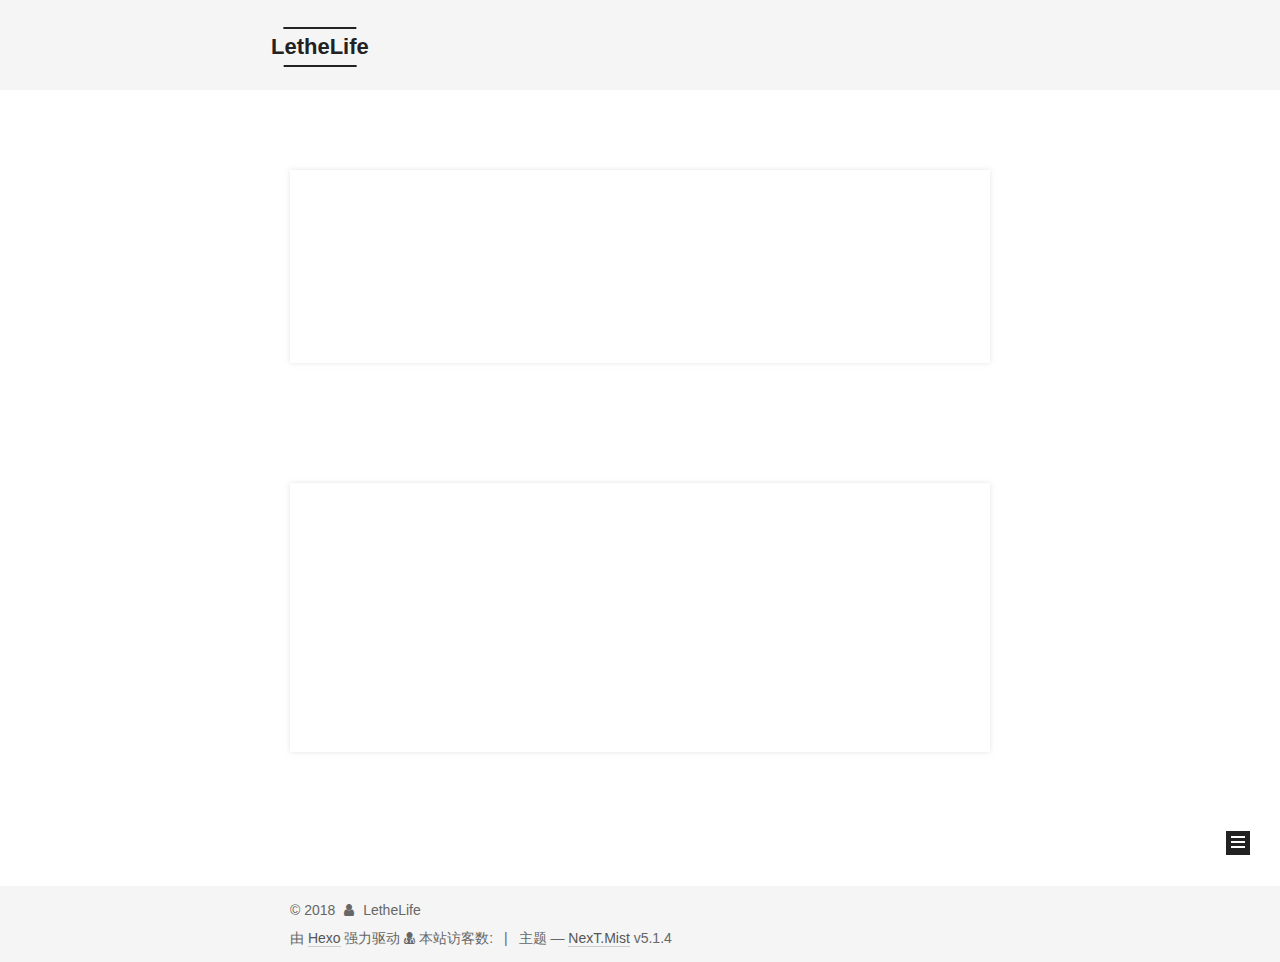
==== commit bb145cf3: "Site updated: 2018-02-05 18:18:27" ====
--- a/index.html
+++ b/index.html
@@ -237,7 +237,7 @@
     <span hidden itemprop="author" itemscope itemtype="http://schema.org/Person">
       <meta itemprop="name" content="LetheLife">
       <meta itemprop="description" content="">
-      <meta itemprop="image" content="/images/avatar.gif">
+      <meta itemprop="image" content="/images/avatar.jpg">
     </span>
 
     <span hidden itemprop="publisher" itemscope itemtype="http://schema.org/Organization">
@@ -303,8 +303,15 @@
       
         
           
-            
-          
+          
+          
+          <!--noindex-->
+          <div class="post-button text-center">
+            <a class="btn" href="/2018/02/05/nihao/#more" rel="contents">
+              阅读全文 &raquo;
+            </a>
+          </div>
+          <!--/noindex-->
         
       
     </div>
@@ -356,7 +363,7 @@
     <span hidden itemprop="author" itemscope itemtype="http://schema.org/Person">
       <meta itemprop="name" content="LetheLife">
       <meta itemprop="description" content="">
-      <meta itemprop="image" content="/images/avatar.gif">
+      <meta itemprop="image" content="/images/avatar.jpg">
     </span>
 
     <span hidden itemprop="publisher" itemscope itemtype="http://schema.org/Organization">
@@ -422,17 +429,15 @@
       
         
           
-            <p>Welcome to <a href="https://hexo.io/" target="_blank" rel="noopener">Hexo</a>! This is your very first post. Check <a href="https://hexo.io/docs/" target="_blank" rel="noopener">documentation</a> for more info. If you get any problems when using Hexo, you can find the answer in <a href="https://hexo.io/docs/troubleshooting.html" target="_blank" rel="noopener">troubleshooting</a> or you can ask me on <a href="https://github.com/hexojs/hexo/issues" target="_blank" rel="noopener">GitHub</a>.</p>
-<h2 id="Quick-Start"><a href="#Quick-Start" class="headerlink" title="Quick Start"></a>Quick Start</h2><h3 id="Create-a-new-post"><a href="#Create-a-new-post" class="headerlink" title="Create a new post"></a>Create a new post</h3><figure class="highlight bash"><table><tr><td class="gutter"><pre><span class="line">1</span><br></pre></td><td class="code"><pre><span class="line">$ hexo new <span class="string">"My New Post"</span></span><br></pre></td></tr></table></figure>
-<p>More info: <a href="https://hexo.io/docs/writing.html" target="_blank" rel="noopener">Writing</a></p>
-<h3 id="Run-server"><a href="#Run-server" class="headerlink" title="Run server"></a>Run server</h3><figure class="highlight bash"><table><tr><td class="gutter"><pre><span class="line">1</span><br></pre></td><td class="code"><pre><span class="line">$ hexo server</span><br></pre></td></tr></table></figure>
-<p>More info: <a href="https://hexo.io/docs/server.html" target="_blank" rel="noopener">Server</a></p>
-<h3 id="Generate-static-files"><a href="#Generate-static-files" class="headerlink" title="Generate static files"></a>Generate static files</h3><figure class="highlight bash"><table><tr><td class="gutter"><pre><span class="line">1</span><br></pre></td><td class="code"><pre><span class="line">$ hexo generate</span><br></pre></td></tr></table></figure>
-<p>More info: <a href="https://hexo.io/docs/generating.html" target="_blank" rel="noopener">Generating</a></p>
-<h3 id="Deploy-to-remote-sites"><a href="#Deploy-to-remote-sites" class="headerlink" title="Deploy to remote sites"></a>Deploy to remote sites</h3><figure class="highlight bash"><table><tr><td class="gutter"><pre><span class="line">1</span><br></pre></td><td class="code"><pre><span class="line">$ hexo deploy</span><br></pre></td></tr></table></figure>
-<p>More info: <a href="https://hexo.io/docs/deployment.html" target="_blank" rel="noopener">Deployment</a></p>
-
-          
+          Welcome to Hexo! This is your very first post. Check documentation for more info. If you get any problems when using Hexo, you can find the answer in 
+          ...
+          <!--noindex-->
+          <div class="post-button text-center">
+            <a class="btn" href="/2018/02/05/hello-world/#more" rel="contents">
+              阅读全文 &raquo;
+            </a>
+          </div>
+          <!--/noindex-->
         
       
     </div>
@@ -500,6 +505,10 @@
       <section class="site-overview-wrap sidebar-panel sidebar-panel-active">
         <div class="site-overview">
           <div class="site-author motion-element" itemprop="author" itemscope itemtype="http://schema.org/Person">
+            
+              <img class="site-author-image" itemprop="image"
+                src="/images/avatar.jpg"
+                alt="LetheLife" />
             
               <p class="site-author-name" itemprop="name">LetheLife</p>
               <p class="site-description motion-element" itemprop="description">热爱技术，热爱生活的猿。</p>
@@ -533,6 +542,20 @@
 
           
           
+            <div class="links-of-blogroll motion-element links-of-blogroll-block">
+              <div class="links-of-blogroll-title">
+                <i class="fa  fa-fw fa-link"></i>
+                推荐阅读
+              </div>
+              <ul class="links-of-blogroll-list">
+                
+                  <li class="links-of-blogroll-item">
+                    <a href="http://nobgr.me/" title="Nobgr" target="_blank">Nobgr</a>
+                  </li>
+                
+              </ul>
+            </div>
+          
 
           
 
@@ -553,7 +576,8 @@
 
     <footer id="footer" class="footer">
       <div class="footer-inner">
-        <div class="copyright">&copy; <span itemprop="copyrightYear">2018</span>
+        <script async src="https://dn-lbstatics.qbox.me/busuanzi/2.3/busuanzi.pure.mini.js"></script>
+<div class="copyright">&copy; <span itemprop="copyrightYear">2018</span>
   <span class="with-love">
     <i class="fa fa-user"></i>
   </span>
@@ -564,6 +588,11 @@
 
 
   <div class="powered-by">由 <a class="theme-link" target="_blank" href="https://hexo.io">Hexo</a> 强力驱动</div>
+<div class="powered-by">
+<i class="fa fa-user-md"></i><span id="busuanzi_container_site_uv">
+  本站访客数:<span id="busuanzi_value_site_uv"></span>
+</span>
+</div>
 
 
 
--- a/css/main.css
+++ b/css/main.css
@@ -1658,6 +1658,16 @@
 .rtl.post-title {
   font-family: UKIJ Ekran;
 }
+.post-body p a {
+  color: #0593d3;
+  border-bottom: none;
+  border-bottom: 1px solid #0593d3;
+}
+.post-body p a:hover {
+  color: #fc6423;
+  border-bottom: none;
+  border-bottom: 1px solid #fc6423;
+}
 .sidebar {
   position: fixed;
   right: 0;
@@ -1754,6 +1764,118 @@
   font-size: 14px;
   color: #999;
 }
+.site-author-image {
+  display: block;
+  margin: 0 auto;
+  padding: 2px;
+  max-width: 96px;
+  height: auto;
+  border: 2px solid #333;
+/* 头像圆形 */
+  border-radius: 80px;
+  -webkit-border-radius: 80px;
+  -moz-border-radius: 80px;
+  box-shadow: inset 0 -1px 0 #333 sf;
+/* 设置循环动画 [animation: (play)动画名称 (2s)动画播放时长单位秒或微秒 (ase-out)动画播放的速度曲线为以低速结束 
+    (1s)等待1秒然后开始动画 (1)动画播放次数(infinite为循环播放) ]*/
+/* 鼠标经过头像旋转360度 */
+  -webkit-transition: -webkit-transform 1s ease-out;
+  -moz-transition: -moz-transform 1s ease-out;
+  transition: transform 1s ease-out;
+}
+img:hover {
+/* 鼠标经过停止头像旋转 
+  -webkit-animation-play-state:paused;
+  animation-play-state:paused;*/
+/* 鼠标经过头像旋转360度 */
+  -webkit-transform: rotateZ(360deg);
+  -moz-transform: rotateZ(360deg);
+  -webkit-transform: rotateZ(360deg);
+  -moz-transform: rotateZ(360deg);
+  -ms-transform: rotateZ(360deg);
+  -o-transform: rotateZ(360deg);
+  transform: rotateZ(360deg);
+}
+@-webkit-keyframes play {
+  0% {
+    -webkit-transform: rotateZ(0deg);
+  }
+  100% {
+    -webkit-transform: rotateZ(-360deg);
+  }
+}
+@-moz-keyframes play {
+  0% {
+    -moz-transform: rotateZ(0deg);
+  }
+  100% {
+    -moz-transform: rotateZ(-360deg);
+  }
+}
+@-moz-keyframes play {
+  0% {
+    -webkit-transform: rotateZ(0deg);
+    -moz-transform: rotateZ(0deg);
+    -ms-transform: rotateZ(0deg);
+    -o-transform: rotateZ(0deg);
+    transform: rotateZ(0deg);
+  }
+  100% {
+    -webkit-transform: rotateZ(-360deg);
+    -moz-transform: rotateZ(-360deg);
+    -ms-transform: rotateZ(-360deg);
+    -o-transform: rotateZ(-360deg);
+    transform: rotateZ(-360deg);
+  }
+}
+@-webkit-keyframes play {
+  0% {
+    -webkit-transform: rotateZ(0deg);
+    -moz-transform: rotateZ(0deg);
+    -ms-transform: rotateZ(0deg);
+    -o-transform: rotateZ(0deg);
+    transform: rotateZ(0deg);
+  }
+  100% {
+    -webkit-transform: rotateZ(-360deg);
+    -moz-transform: rotateZ(-360deg);
+    -ms-transform: rotateZ(-360deg);
+    -o-transform: rotateZ(-360deg);
+    transform: rotateZ(-360deg);
+  }
+}
+@-o-keyframes play {
+  0% {
+    -webkit-transform: rotateZ(0deg);
+    -moz-transform: rotateZ(0deg);
+    -ms-transform: rotateZ(0deg);
+    -o-transform: rotateZ(0deg);
+    transform: rotateZ(0deg);
+  }
+  100% {
+    -webkit-transform: rotateZ(-360deg);
+    -moz-transform: rotateZ(-360deg);
+    -ms-transform: rotateZ(-360deg);
+    -o-transform: rotateZ(-360deg);
+    transform: rotateZ(-360deg);
+  }
+}
+@keyframes play {
+  0% {
+    -webkit-transform: rotateZ(0deg);
+    -moz-transform: rotateZ(0deg);
+    -ms-transform: rotateZ(0deg);
+    -o-transform: rotateZ(0deg);
+    transform: rotateZ(0deg);
+  }
+  100% {
+    -webkit-transform: rotateZ(-360deg);
+    -moz-transform: rotateZ(-360deg);
+    -ms-transform: rotateZ(-360deg);
+    -o-transform: rotateZ(-360deg);
+    transform: rotateZ(-360deg);
+  }
+}
 .site-state {
   overflow: hidden;
   line-height: 1.4;
@@ -1822,7 +1944,7 @@
   width: 4px;
   height: 4px;
   border-radius: 50%;
-  background: #0f46c1;
+  background: #dd530a;
 }
 .links-of-blogroll {
   font-size: 13px;
@@ -2904,3 +3026,10 @@
     text-align: center;
   }
 }
+.post {
+  margin-top: 60px;
+  margin-bottom: 60px;
+  padding: 25px;
+  -webkit-box-shadow: 0 0 5px rgba(202,203,203,0.5);
+  -moz-box-shadow: 0 0 5px rgba(202,203,204,0.5);
+}
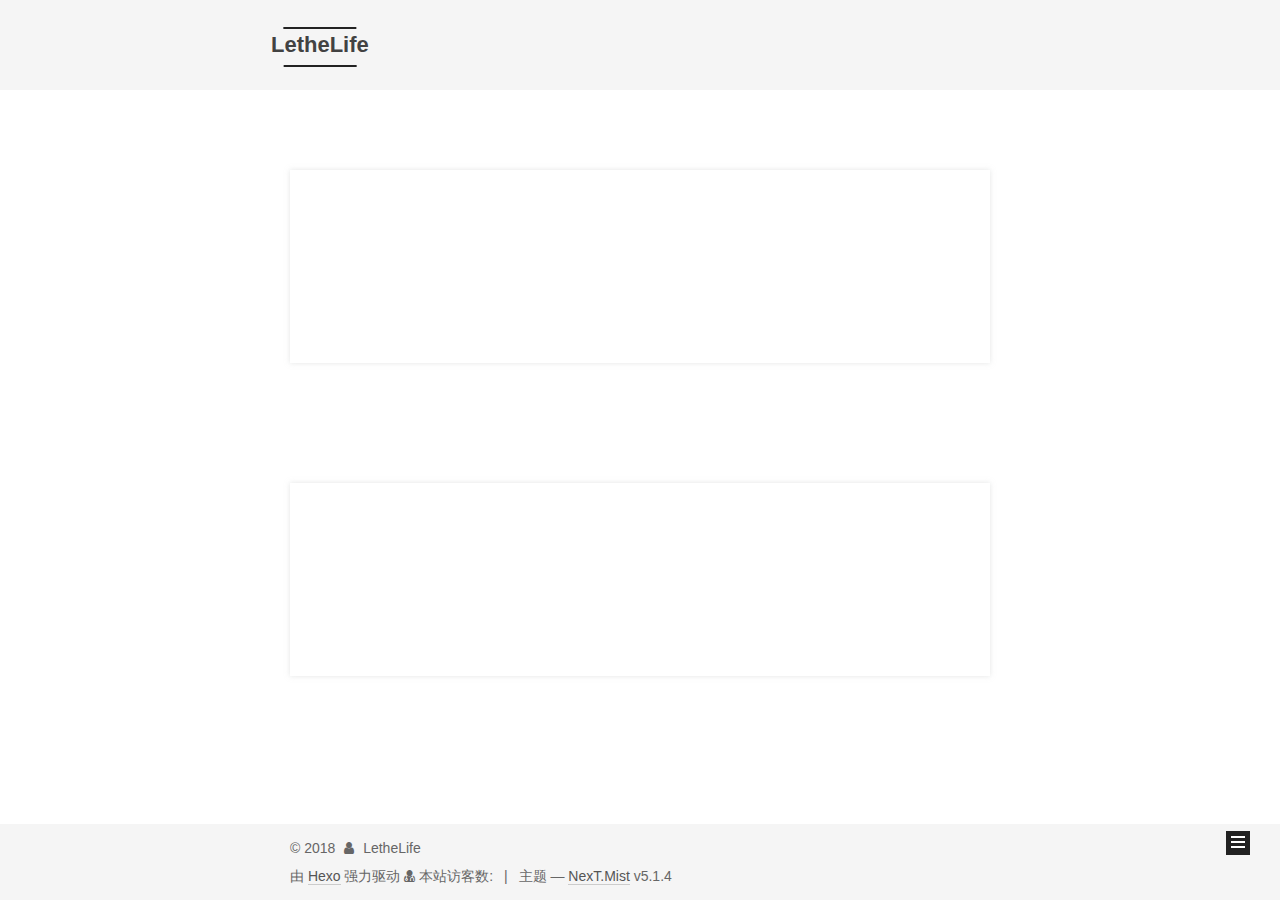
==== commit 4f3dc7e9: "Site updated: 2018-02-07 16:41:22" ====
--- a/index.html
+++ b/index.html
@@ -190,6 +190,16 @@
         </li>
       
         
+        <li class="menu-item menu-item-categories">
+          <a href="/categories/" rel="section">
+            
+              <i class="menu-item-icon fa fa-fw fa-th"></i> <br />
+            
+            分类
+          </a>
+        </li>
+      
+        
         <li class="menu-item menu-item-archives">
           <a href="/archives/" rel="section">
             
@@ -232,7 +242,7 @@
   
   
   <div class="post-block">
-    <link itemprop="mainEntityOfPage" href="http://yoursite.com/2018/02/05/nihao/">
+    <link itemprop="mainEntityOfPage" href="http://yoursite.com/2018/02/05/haha/">
 
     <span hidden itemprop="author" itemscope itemtype="http://schema.org/Person">
       <meta itemprop="name" content="LetheLife">
@@ -251,7 +261,7 @@
         
           <h1 class="post-title" itemprop="name headline">
                 
-                <a class="post-title-link" href="/2018/02/05/nihao/" itemprop="url">nihao</a></h1>
+                <a class="post-title-link" href="/2018/02/05/haha/" itemprop="url">haha</a></h1>
         
 
         <div class="post-meta">
@@ -263,7 +273,7 @@
               
                 <span class="post-meta-item-text">发表于</span>
               
-              <time title="创建于" itemprop="dateCreated datePublished" datetime="2018-02-05T02:34:15+08:00">
+              <time title="创建于" itemprop="dateCreated datePublished" datetime="2018-02-05T21:14:08+08:00">
                 2018-02-05
               </time>
             
@@ -304,10 +314,11 @@
         
           
           
+
           
           <!--noindex-->
           <div class="post-button text-center">
-            <a class="btn" href="/2018/02/05/nihao/#more" rel="contents">
+            <a class="btn" href="/2018/02/05/haha/#more" rel="contents">
               阅读全文 &raquo;
             </a>
           </div>
@@ -358,7 +369,7 @@
   
   
   <div class="post-block">
-    <link itemprop="mainEntityOfPage" href="http://yoursite.com/2018/02/05/hello-world/">
+    <link itemprop="mainEntityOfPage" href="http://yoursite.com/2018/02/05/hehe/">
 
     <span hidden itemprop="author" itemscope itemtype="http://schema.org/Person">
       <meta itemprop="name" content="LetheLife">
@@ -377,7 +388,7 @@
         
           <h1 class="post-title" itemprop="name headline">
                 
-                <a class="post-title-link" href="/2018/02/05/hello-world/" itemprop="url">Hello World</a></h1>
+                <a class="post-title-link" href="/2018/02/05/hehe/" itemprop="url">hehe</a></h1>
         
 
         <div class="post-meta">
@@ -389,7 +400,7 @@
               
                 <span class="post-meta-item-text">发表于</span>
               
-              <time title="创建于" itemprop="dateCreated datePublished" datetime="2018-02-05T01:29:08+08:00">
+              <time title="创建于" itemprop="dateCreated datePublished" datetime="2018-02-05T20:28:57+08:00">
                 2018-02-05
               </time>
             
@@ -400,6 +411,28 @@
           </span>
 
           
+            <span class="post-category" >
+            
+              <span class="post-meta-divider">|</span>
+            
+              <span class="post-meta-item-icon">
+                <i class="fa fa-folder-o"></i>
+              </span>
+              
+                <span class="post-meta-item-text">分类于</span>
+              
+              
+                <span itemprop="about" itemscope itemtype="http://schema.org/Thing">
+                  <a href="/categories/测试/" itemprop="url" rel="index">
+                    <span itemprop="name">测试</span>
+                  </a>
+                </span>
+
+                
+                
+              
+            </span>
+          
 
           
             
@@ -429,11 +462,11 @@
       
         
           
-          Welcome to Hexo! This is your very first post. Check documentation for more info. If you get any problems when using Hexo, you can find the answer in 
-          ...
+          
+          
           <!--noindex-->
           <div class="post-button text-center">
-            <a class="btn" href="/2018/02/05/hello-world/#more" rel="contents">
+            <a class="btn" href="/2018/02/05/hehe/#more" rel="contents">
               阅读全文 &raquo;
             </a>
           </div>
@@ -527,6 +560,15 @@
               </div>
             
 
+            
+              
+              
+              <div class="site-state-item site-state-categories">
+                <a href="/categories/index.html">
+                  <span class="site-state-item-count">1</span>
+                  <span class="site-state-item-name">分类</span>
+                </a>
+              </div>
             
 
             
--- a/css/main.css
+++ b/css/main.css
@@ -1944,7 +1944,7 @@
   width: 4px;
   height: 4px;
   border-radius: 50%;
-  background: #dd530a;
+  background: #93abeb;
 }
 .links-of-blogroll {
   font-size: 13px;
